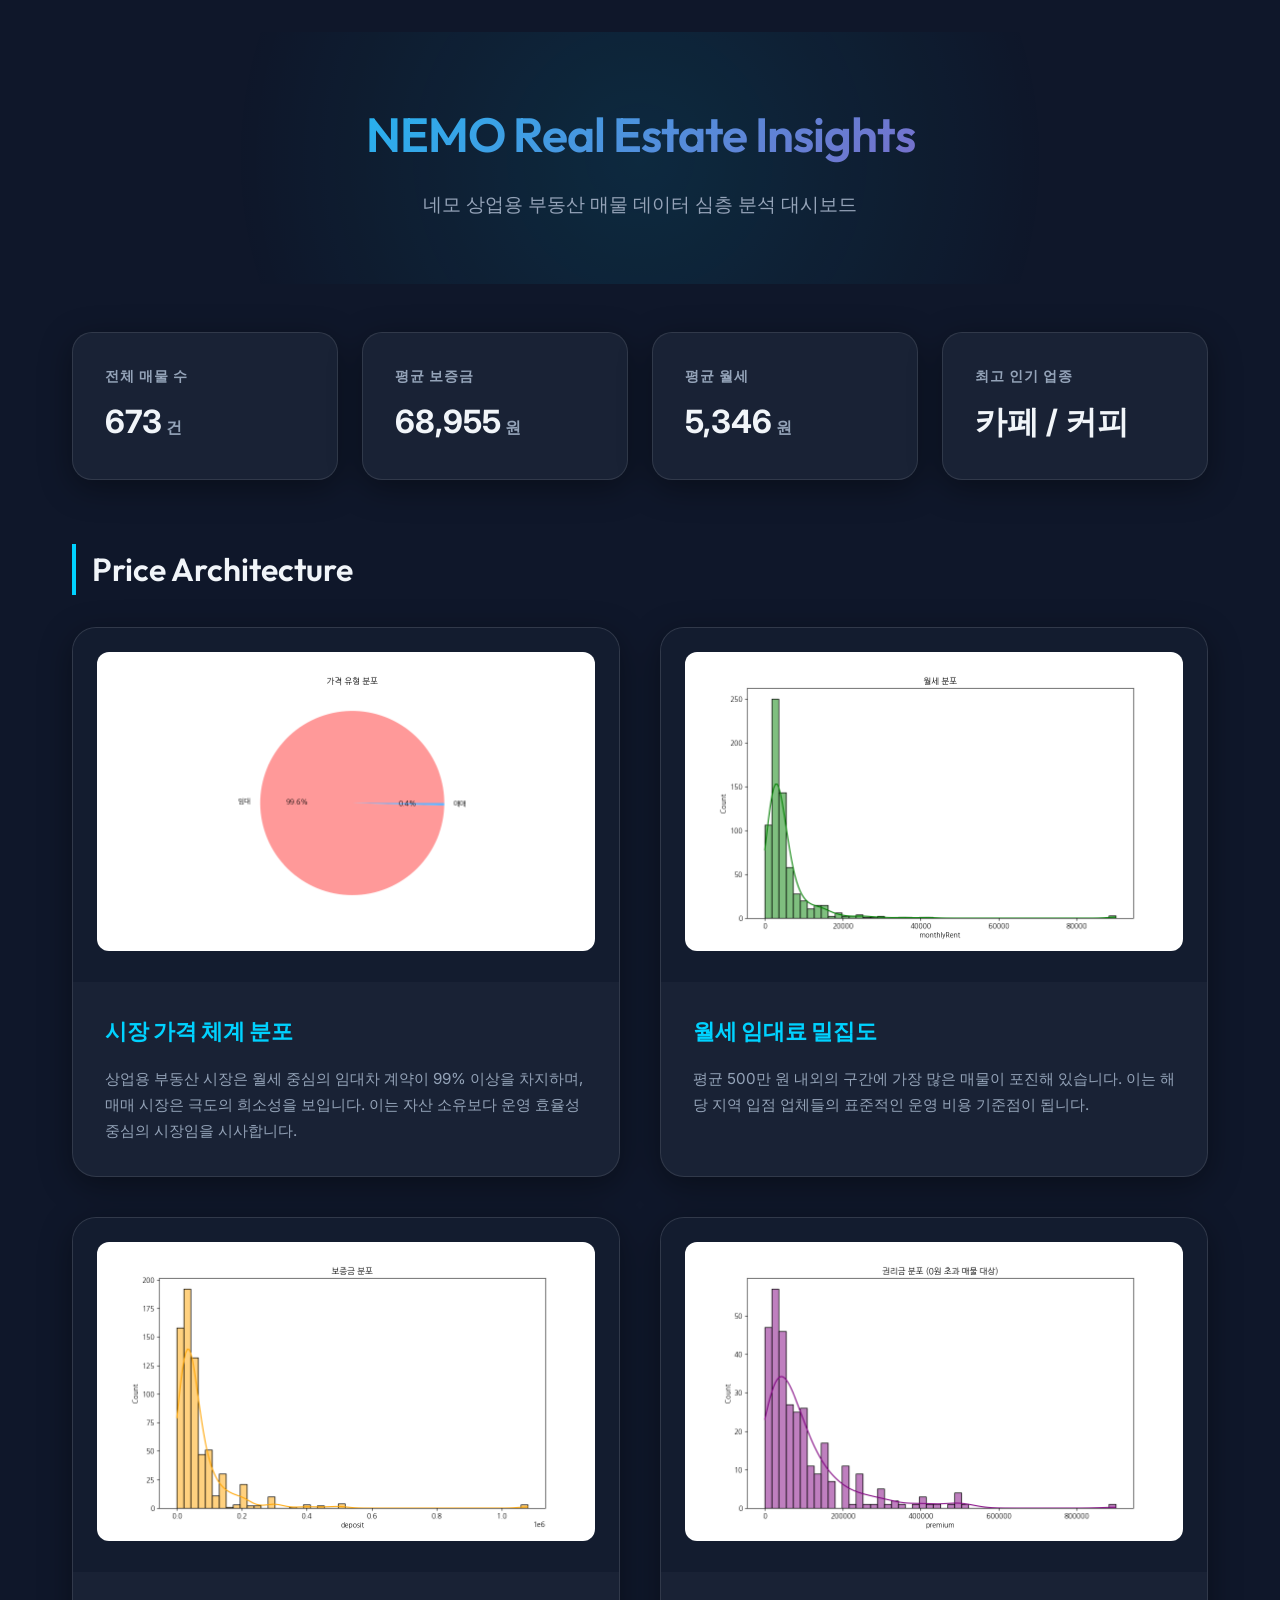
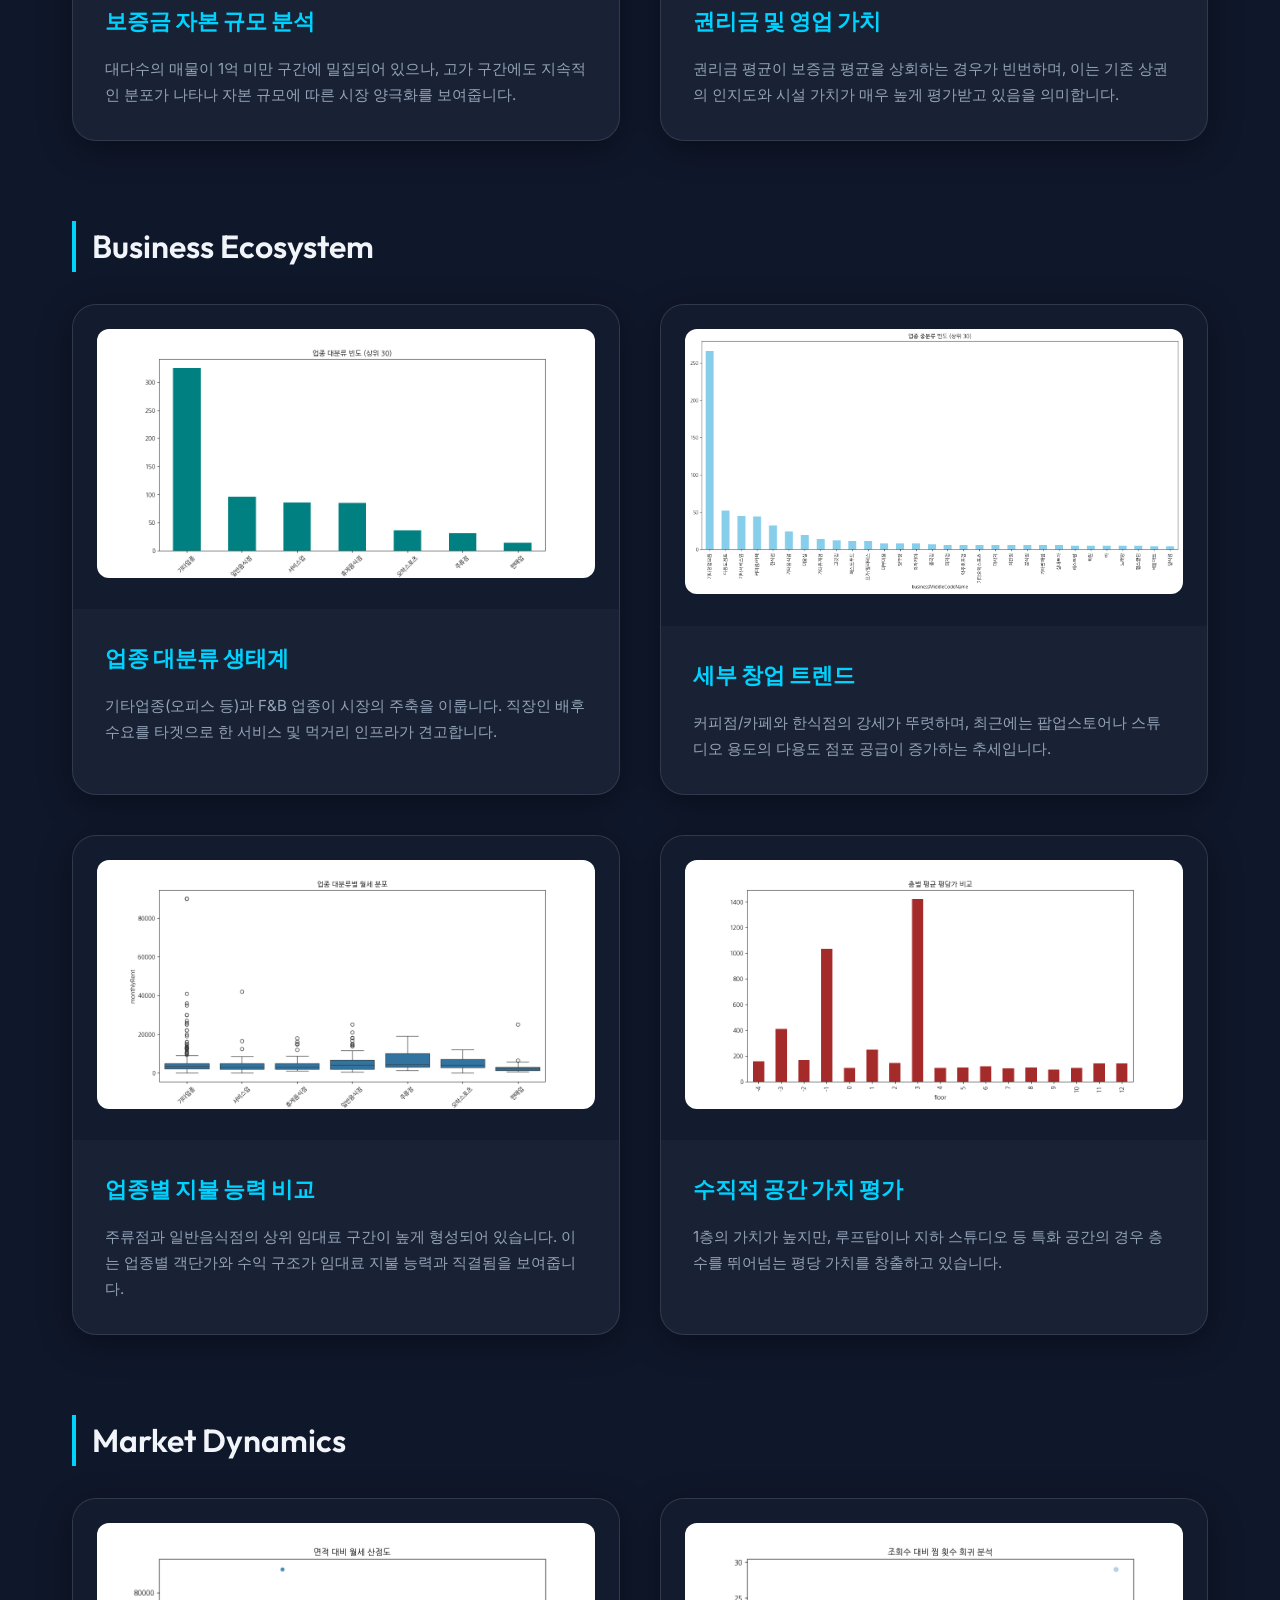
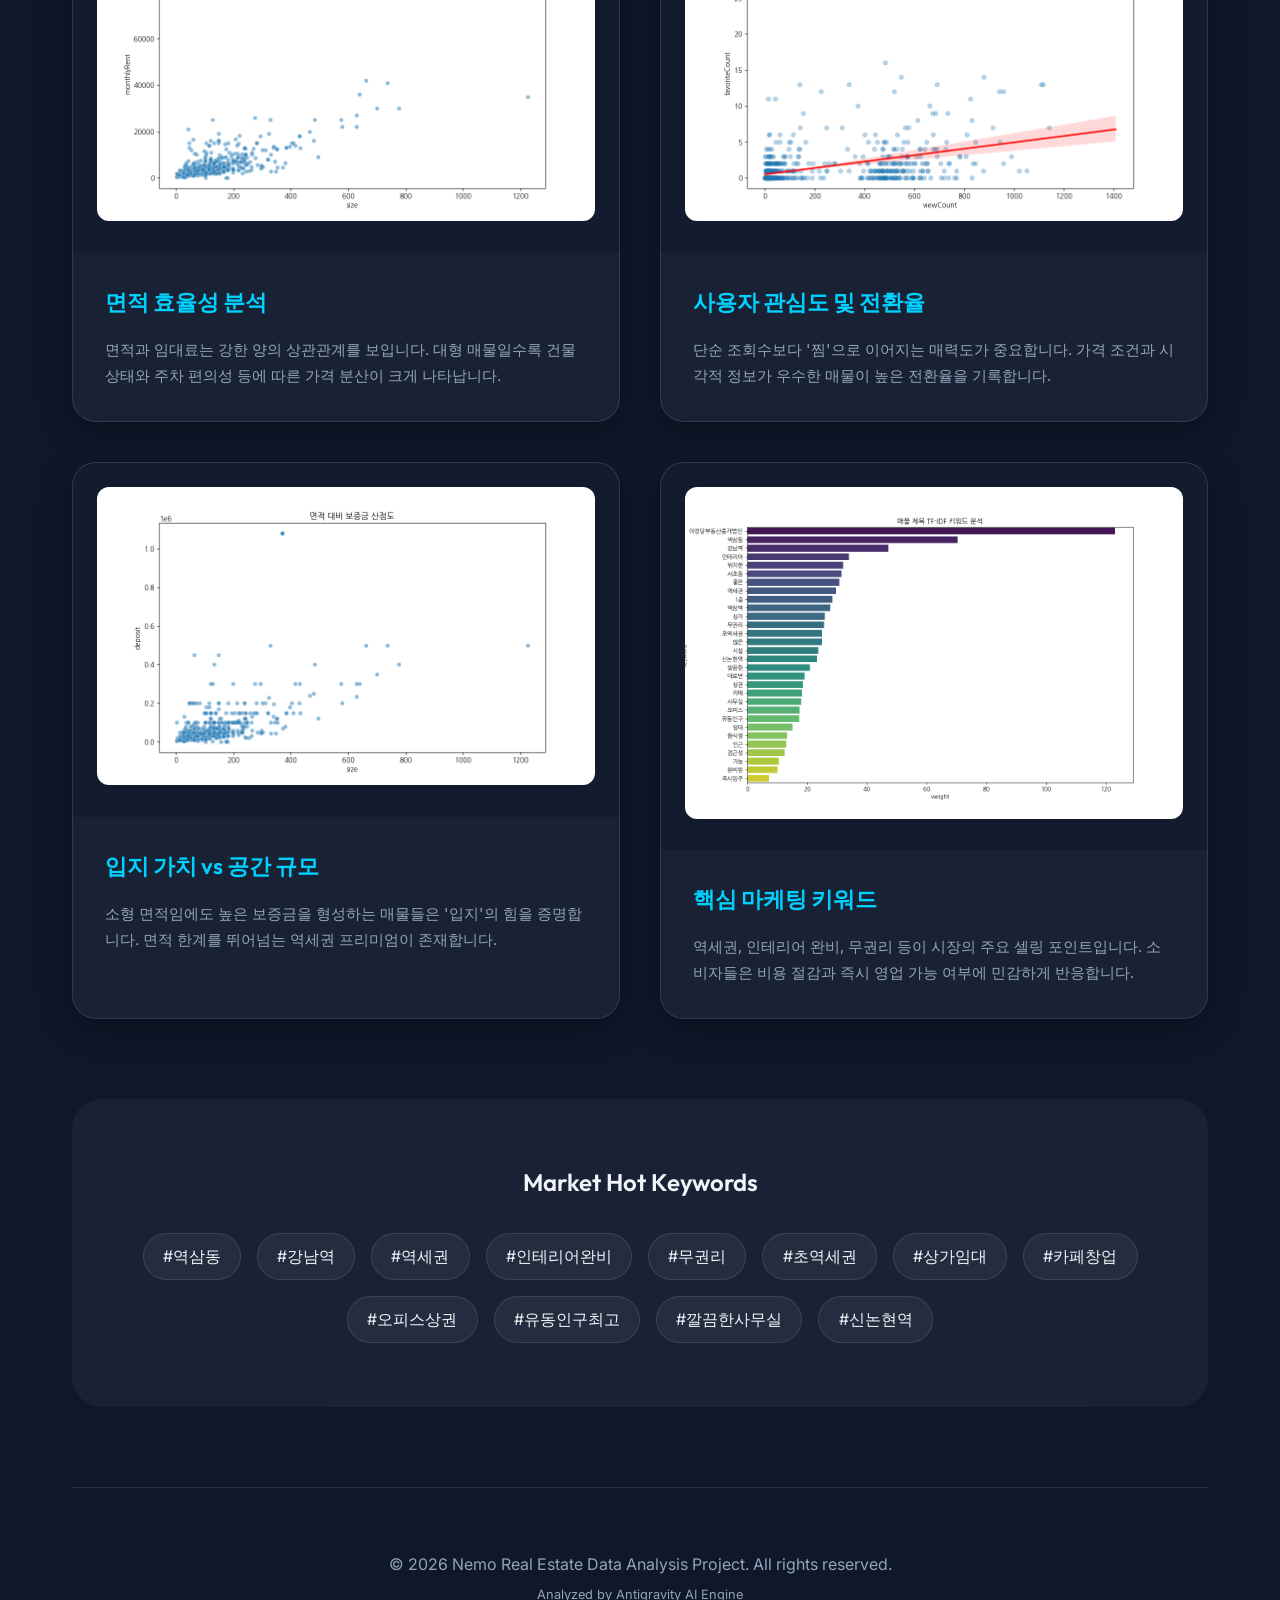
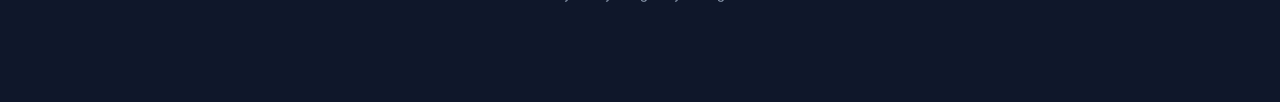
==== index.html @ fee99a86 "Add web app dashboard and index.html for deployment" ====
<!DOCTYPE html>
<html lang="ko">
<head>
    <meta charset="UTF-8">
    <meta name="viewport" content="width=device-width, initial-scale=1.0">
    <title>Nemo Commercial Real Estate Dashboard</title>
    <link rel="stylesheet" href="dashboard.css">
</head>
<body>
    <div class="container">
        <header class="animate-fade">
            <h1>NEMO Real Estate Insights</h1>
            <p>네모 상업용 부동산 매물 데이터 심층 분석 대시보드</p>
        </header>

        <!-- Summary Statistics -->
        <section class="summary-grid animate-fade">
            <div class="summary-card">
                <h3>전체 매물 수</h3>
                <div class="value">673<span class="unit">건</span></div>
            </div>
            <div class="summary-card">
                <h3>평균 보증금</h3>
                <div class="value">68,955<span class="unit">원</span></div>
            </div>
            <div class="summary-card">
                <h3>평균 월세</h3>
                <div class="value">5,346<span class="unit">원</span></div>
            </div>
            <div class="summary-card">
                <h3>최고 인기 업종</h3>
                <div class="value">카페 / 커피</div>
            </div>
        </section>

        <!-- Price Analysis -->
        <section class="viz-section animate-fade">
            <h2>Price Architecture</h2>
            <div class="viz-grid">
                <div class="viz-card">
                    <div class="viz-image-wrapper">
                        <img src="images/price_type_dist.png" alt="가격 유형 분포">
                    </div>
                    <div class="viz-content">
                        <h3>시장 가격 체계 분포</h3>
                        <p>상업용 부동산 시장은 월세 중심의 임대차 계약이 99% 이상을 차지하며, 매매 시장은 극도의 희소성을 보입니다. 이는 자산 소유보다 운영 효율성 중심의 시장임을 시사합니다.</p>
                    </div>
                </div>
                <div class="viz-card">
                    <div class="viz-image-wrapper">
                        <img src="images/rent_dist.png" alt="월세 분포">
                    </div>
                    <div class="viz-content">
                        <h3>월세 임대료 밀집도</h3>
                        <p>평균 500만 원 내외의 구간에 가장 많은 매물이 포진해 있습니다. 이는 해당 지역 입점 업체들의 표준적인 운영 비용 기준점이 됩니다.</p>
                    </div>
                </div>
                <div class="viz-card">
                    <div class="viz-image-wrapper">
                        <img src="images/deposit_dist.png" alt="보증금 분포">
                    </div>
                    <div class="viz-content">
                        <h3>보증금 자본 규모 분석</h3>
                        <p>대다수의 매물이 1억 미만 구간에 밀집되어 있으나, 고가 구간에도 지속적인 분포가 나타나 자본 규모에 따른 시장 양극화를 보여줍니다.</p>
                    </div>
                </div>
                <div class="viz-card">
                    <div class="viz-image-wrapper">
                        <img src="images/premium_dist.png" alt="권리금 분포">
                    </div>
                    <div class="viz-content">
                        <h3>권리금 및 영업 가치</h3>
                        <p>권리금 평균이 보증금 평균을 상회하는 경우가 빈번하며, 이는 기존 상권의 인지도와 시설 가치가 매우 높게 평가받고 있음을 의미합니다.</p>
                    </div>
                </div>
            </div>
        </section>

        <!-- Business & Category -->
        <section class="viz-section animate-fade">
            <h2>Business Ecosystem</h2>
            <div class="viz-grid">
                <div class="viz-card">
                    <div class="viz-image-wrapper">
                        <img src="images/biz_large_freq.png" alt="업종 대분류">
                    </div>
                    <div class="viz-content">
                        <h3>업종 대분류 생태계</h3>
                        <p>기타업종(오피스 등)과 F&B 업종이 시장의 주축을 이룹니다. 직장인 배후 수요를 타겟으로 한 서비스 및 먹거리 인프라가 견고합니다.</p>
                    </div>
                </div>
                <div class="viz-card">
                    <div class="viz-image-wrapper">
                        <img src="images/biz_middle_freq.png" alt="업종 중분류">
                    </div>
                    <div class="viz-content">
                        <h3>세부 창업 트렌드</h3>
                        <p>커피점/카페와 한식점의 강세가 뚜렷하며, 최근에는 팝업스토어나 스튜디오 용도의 다용도 점포 공급이 증가하는 추세입니다.</p>
                    </div>
                </div>
                <div class="viz-card">
                    <div class="viz-image-wrapper">
                        <img src="images/rent_by_biz.png" alt="업종별 월세">
                    </div>
                    <div class="viz-content">
                        <h3>업종별 지불 능력 비교</h3>
                        <p>주류점과 일반음식점의 상위 임대료 구간이 높게 형성되어 있습니다. 이는 업종별 객단가와 수익 구조가 임대료 지불 능력과 직결됨을 보여줍니다.</p>
                    </div>
                </div>
                <div class="viz-card">
                    <div class="viz-image-wrapper">
                        <img src="images/area_price_by_floor.png" alt="층별 평당가">
                    </div>
                    <div class="viz-content">
                        <h3>수직적 공간 가치 평가</h3>
                        <p>1층의 가치가 높지만, 루프탑이나 지하 스튜디오 등 특화 공간의 경우 층수를 뛰어넘는 평당 가치를 창출하고 있습니다.</p>
                    </div>
                </div>
            </div>
        </section>

        <!-- Correlation & Engagement -->
        <section class="viz-section animate-fade">
            <h2>Market Dynamics</h2>
            <div class="viz-grid">
                <div class="viz-card">
                    <div class="viz-image-wrapper">
                        <img src="images/size_rent_scatter.png" alt="면적 대비 월세">
                    </div>
                    <div class="viz-content">
                        <h3>면적 효율성 분석</h3>
                        <p>면적과 임대료는 강한 양의 상관관계를 보입니다. 대형 매물일수록 건물 상태와 주차 편의성 등에 따른 가격 분산이 크게 나타납니다.</p>
                    </div>
                </div>
                <div class="viz-card">
                    <div class="viz-image-wrapper">
                        <img src="images/view_fav_reg.png" alt="조회수 대비 찜">
                    </div>
                    <div class="viz-content">
                        <h3>사용자 관심도 및 전환율</h3>
                        <p>단순 조회수보다 '찜'으로 이어지는 매력도가 중요합니다. 가격 조건과 시각적 정보가 우수한 매물이 높은 전환율을 기록합니다.</p>
                    </div>
                </div>
                <div class="viz-card">
                    <div class="viz-image-wrapper">
                        <img src="images/size_deposit_scatter.png" alt="면적 대비 보증금">
                    </div>
                    <div class="viz-content">
                        <h3>입지 가치 vs 공간 규모</h3>
                        <p>소형 면적임에도 높은 보증금을 형성하는 매물들은 '입지'의 힘을 증명합니다. 면적 한계를 뛰어넘는 역세권 프리미엄이 존재합니다.</p>
                    </div>
                </div>
                <div class="viz-card">
                    <div class="viz-image-wrapper">
                        <img src="images/keyword_tfidf.png" alt="TF-IDF 키워드">
                    </div>
                    <div class="viz-content">
                        <h3>핵심 마케팅 키워드</h3>
                        <p>역세권, 인테리어 완비, 무권리 등이 시장의 주요 셀링 포인트입니다. 소비자들은 비용 절감과 즉시 영업 가능 여부에 민감하게 반응합니다.</p>
                    </div>
                </div>
            </div>
        </section>

        <!-- Keyword Cloud -->
        <section class="keyword-section animate-fade">
            <h2>Market Hot Keywords</h2>
            <div class="keyword-grid">
                <span class="keyword-tag">#역삼동</span>
                <span class="keyword-tag">#강남역</span>
                <span class="keyword-tag">#역세권</span>
                <span class="keyword-tag">#인테리어완비</span>
                <span class="keyword-tag">#무권리</span>
                <span class="keyword-tag">#초역세권</span>
                <span class="keyword-tag">#상가임대</span>
                <span class="keyword-tag">#카페창업</span>
                <span class="keyword-tag">#오피스상권</span>
                <span class="keyword-tag">#유동인구최고</span>
                <span class="keyword-tag">#깔끔한사무실</span>
                <span class="keyword-tag">#신논현역</span>
            </div>
        </section>

        <footer>
            <p>&copy; 2026 Nemo Real Estate Data Analysis Project. All rights reserved.</p>
            <p style="margin-top: 0.5rem; font-size: 0.8rem;">Analyzed by Antigravity AI Engine</p>
        </footer>
    </div>

    <script>
        // Simple Intersection Observer for fade-in effect
        const observerOptions = {
            threshold: 0.1
        };

        const observer = new IntersectionObserver((entries) => {
            entries.forEach(entry => {
                if (entry.isIntersecting) {
                    entry.target.style.opacity = "1";
                    entry.target.style.transform = "translateY(0)";
                }
            });
        }, observerOptions);

        document.querySelectorAll('.animate-fade').forEach(el => {
            el.style.opacity = "0";
            el.style.transform = "translateY(20px)";
            el.style.transition = "all 0.8s ease-out";
            observer.observe(el);
        });
    </script>
</body>
</html>
---- dashboard.css ----
@import url('https://fonts.googleapis.com/css2?family=Inter:wght@300;400;500;600;700&family=Outfit:wght@300;400;500;600;700&display=swap');

:root {
    --bg-color: #0f172a;
    --card-bg: rgba(30, 41, 59, 0.7);
    --text-primary: #f1f5f9;
    --text-secondary: #94a3b8;
    --accent-blue: #00d2ff;
    --accent-purple: #9d50bb;
    --accent-gradient: linear-gradient(135deg, #00d2ff 0%, #9d50bb 100%);
    --glass-border: rgba(255, 255, 255, 0.1);
    --shadow: 0 8px 32px 0 rgba(0, 0, 0, 0.37);
}

* {
    margin: 0;
    padding: 0;
    box-sizing: border-box;
}

body {
    font-family: 'Inter', -apple-system, BlinkMacSystemFont, "Segoe UI", Roboto, sans-serif;
    background-color: var(--bg-color);
    color: var(--text-primary);
    line-height: 1.6;
    overflow-x: hidden;
}

h1, h2, h3 {
    font-family: 'Outfit', sans-serif;
    font-weight: 600;
}

.container {
    max-width: 1200px;
    margin: 0 auto;
    padding: 2rem;
}

/* Header */
header {
    margin-bottom: 3rem;
    text-align: center;
    padding: 4rem 0;
    background: radial-gradient(circle at center, rgba(0, 210, 255, 0.1) 0%, transparent 70%);
}

header h1 {
    font-size: 3rem;
    margin-bottom: 1rem;
    background: var(--accent-gradient);
    -webkit-background-clip: text;
    -webkit-text-fill-color: transparent;
    letter-spacing: -1px;
}

header p {
    color: var(--text-secondary);
    font-size: 1.2rem;
    max-width: 700px;
    margin: 0 auto;
}

/* Summary Cards */
.summary-grid {
    display: grid;
    grid-template-columns: repeat(auto-fit, minmax(240px, 1fr));
    gap: 1.5rem;
    margin-bottom: 4rem;
}

.summary-card {
    background: var(--card-bg);
    backdrop-filter: blur(12px);
    border: 1px solid var(--glass-border);
    padding: 2rem;
    border-radius: 20px;
    box-shadow: var(--shadow);
    transition: transform 0.3s ease, border-color 0.3s ease;
}

.summary-card:hover {
    transform: translateY(-5px);
    border-color: var(--accent-blue);
}

.summary-card h3 {
    font-size: 0.9rem;
    color: var(--text-secondary);
    text-transform: uppercase;
    letter-spacing: 1px;
    margin-bottom: 0.5rem;
}

.summary-card .value {
    font-size: 2rem;
    font-weight: 700;
    color: var(--text-primary);
}

.summary-card .unit {
    font-size: 1rem;
    color: var(--text-secondary);
    margin-left: 4px;
}

/* Visualization Grid */
.viz-section {
    margin-bottom: 5rem;
}

.viz-section h2 {
    font-size: 2rem;
    margin-bottom: 2rem;
    padding-left: 1rem;
    border-left: 4px solid var(--accent-blue);
}

.viz-grid {
    display: grid;
    grid-template-columns: repeat(auto-fit, minmax(500px, 1fr));
    gap: 2.5rem;
}

@media (max-width: 768px) {
    .viz-grid {
        grid-template-columns: 1fr;
    }
}

.viz-card {
    background: var(--card-bg);
    backdrop-filter: blur(12px);
    border: 1px solid var(--glass-border);
    border-radius: 24px;
    overflow: hidden;
    box-shadow: var(--shadow);
    display: flex;
    flex-direction: column;
}

.viz-image-wrapper {
    width: 100%;
    padding: 1.5rem;
    background: rgba(15, 23, 42, 0.5);
}

.viz-image-wrapper img {
    width: 100%;
    height: auto;
    border-radius: 12px;
    transition: transform 0.5s ease;
}

.viz-card:hover .viz-image-wrapper img {
    transform: scale(1.02);
}

.viz-content {
    padding: 2rem;
}

.viz-content h3 {
    margin-bottom: 1rem;
    font-size: 1.4rem;
    color: var(--accent-blue);
}

.viz-content p {
    color: var(--text-secondary);
    font-size: 0.95rem;
    line-height: 1.7;
}

/* Keyword Section */
.keyword-section {
    padding: 4rem;
    background: var(--card-bg);
    border-radius: 30px;
    margin-bottom: 5rem;
    text-align: center;
}

.keyword-grid {
    display: flex;
    flex-wrap: wrap;
    justify-content: center;
    gap: 1rem;
    margin-top: 2rem;
}

.keyword-tag {
    padding: 0.6rem 1.2rem;
    background: rgba(255, 255, 255, 0.05);
    border: 1px solid var(--glass-border);
    border-radius: 50px;
    font-size: 1rem;
    transition: all 0.3s ease;
}

.keyword-tag:hover {
    background: var(--accent-gradient);
    border-color: transparent;
    transform: scale(1.1);
}

/* Footer */
footer {
    text-align: center;
    padding: 4rem 0;
    color: var(--text-secondary);
    border-top: 1px solid var(--glass-border);
}

/* Animations */
@keyframes fadeInUp {
    from {
        opacity: 0;
        transform: translateY(20px);
    }
    to {
        opacity: 1;
        transform: translateY(0);
    }
}

.animate-fade {
    animation: fadeInUp 0.8s ease forwards;
}
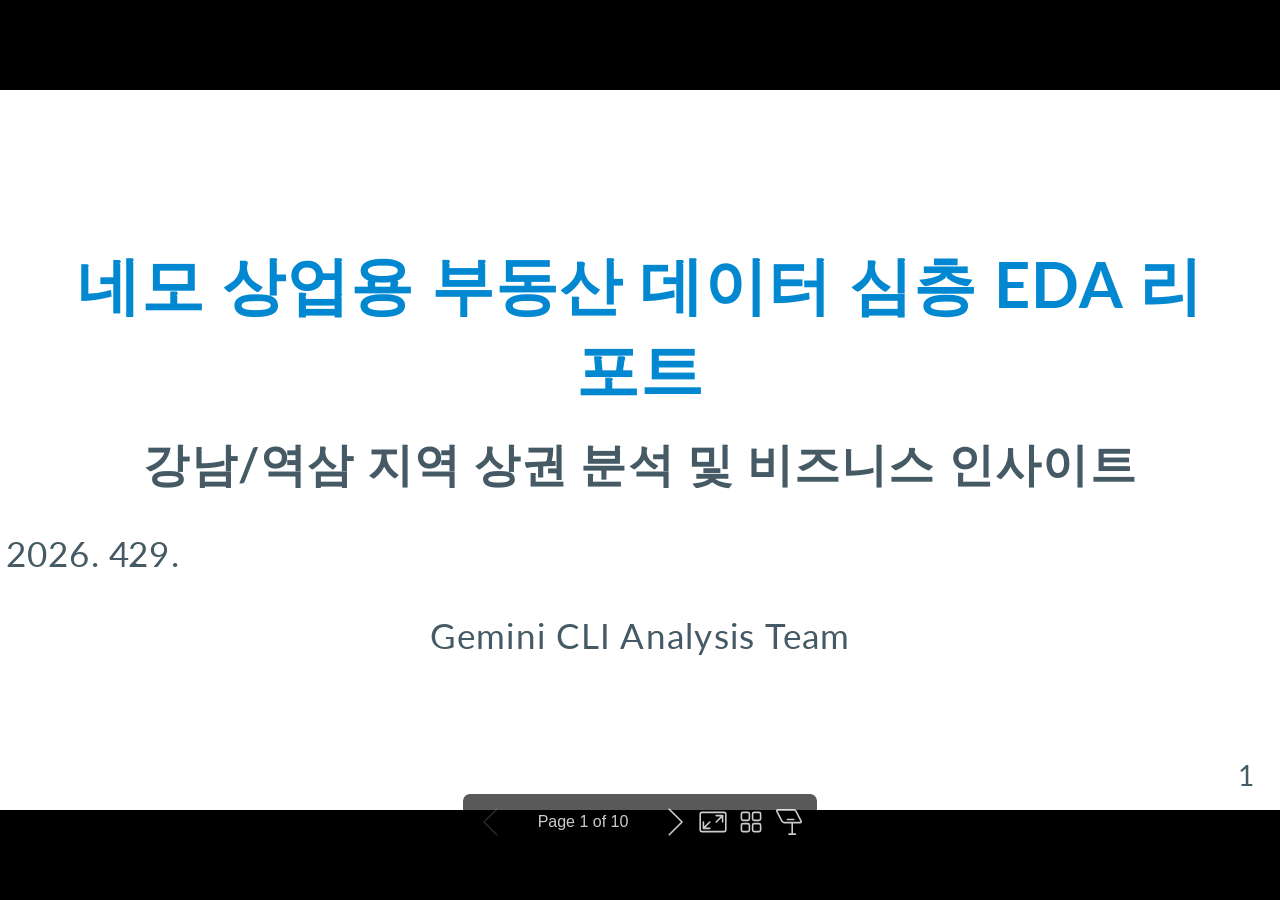
==== commit 7af60373: "docs: add Marp slides and export to HTML for deployment (closes #1)" ====
--- a/index.html
+++ b/index.html
@@ -1,213 +1,106 @@
-<!DOCTYPE html>
-<html lang="ko">
-<head>
-    <meta charset="UTF-8">
-    <meta name="viewport" content="width=device-width, initial-scale=1.0">
-    <title>Nemo Commercial Real Estate Dashboard</title>
-    <link rel="stylesheet" href="dashboard.css">
-</head>
-<body>
-    <div class="container">
-        <header class="animate-fade">
-            <h1>NEMO Real Estate Insights</h1>
-            <p>네모 상업용 부동산 매물 데이터 심층 분석 대시보드</p>
-        </header>
+<!DOCTYPE html><html lang="en-US"><head><title>**네모 상업용 부동산 데이터 심층 EDA 리포트**</title><meta property="og:title" content="**네모 상업용 부동산 데이터 심층 EDA 리포트**"><meta charset="UTF-8"><meta name="viewport" content="width=device-width,height=device-height,initial-scale=1.0"><meta name="apple-mobile-web-app-capable" content="yes"><meta http-equiv="X-UA-Compatible" content="ie=edge"><meta property="og:type" content="website"><meta name="twitter:card" content="summary"><style>@media screen{body[data-bespoke-view=""] .bespoke-marp-parent>.bespoke-marp-osc>button,body[data-bespoke-view=next] .bespoke-marp-parent>.bespoke-marp-osc>button,body[data-bespoke-view=overview] button.bespoke-marp-overview-close,body[data-bespoke-view=presenter] .bespoke-marp-presenter-container .bespoke-marp-presenter-info-container .bespoke-marp-presenter-info-page-area .bespoke-marp-presenter-info-page,body[data-bespoke-view=presenter] .bespoke-marp-presenter-container .bespoke-marp-presenter-info-container button,body[data-bespoke-view=presenter] .bespoke-marp-presenter-container .bespoke-marp-presenter-note-container button{appearance:none;background-color:initial;border:0;color:inherit;cursor:pointer;font-size:inherit;opacity:.8;outline:none;padding:0;transition:opacity .2s linear;-webkit-tap-highlight-color:transparent}body[data-bespoke-view=""] .bespoke-marp-parent>.bespoke-marp-osc>button:disabled,body[data-bespoke-view=next] .bespoke-marp-parent>.bespoke-marp-osc>button:disabled,body[data-bespoke-view=overview] button.bespoke-marp-overview-close:disabled,body[data-bespoke-view=presenter] .bespoke-marp-presenter-container .bespoke-marp-presenter-info-container .bespoke-marp-presenter-info-page-area .bespoke-marp-presenter-info-page:disabled,body[data-bespoke-view=presenter] .bespoke-marp-presenter-container .bespoke-marp-presenter-info-container button:disabled,body[data-bespoke-view=presenter] .bespoke-marp-presenter-container .bespoke-marp-presenter-note-container button:disabled{cursor:not-allowed;opacity:.15!important}body[data-bespoke-view=""] .bespoke-marp-parent>.bespoke-marp-osc>button:hover,body[data-bespoke-view=next] .bespoke-marp-parent>.bespoke-marp-osc>button:hover,body[data-bespoke-view=overview] button.bespoke-marp-overview-close:hover,body[data-bespoke-view=presenter] .bespoke-marp-presenter-container .bespoke-marp-presenter-info-container .bespoke-marp-presenter-info-page-area .bespoke-marp-presenter-info-page:hover,body[data-bespoke-view=presenter] .bespoke-marp-presenter-container .bespoke-marp-presenter-info-container button:hover,body[data-bespoke-view=presenter] .bespoke-marp-presenter-container .bespoke-marp-presenter-note-container button:hover{opacity:1}body[data-bespoke-view=""] .bespoke-marp-parent>.bespoke-marp-osc>button:hover:active,body[data-bespoke-view=next] .bespoke-marp-parent>.bespoke-marp-osc>button:hover:active,body[data-bespoke-view=overview] button.bespoke-marp-overview-close:hover:active,body[data-bespoke-view=presenter] .bespoke-marp-presenter-container .bespoke-marp-presenter-info-container .bespoke-marp-presenter-info-page-area .bespoke-marp-presenter-info-page:hover:active,body[data-bespoke-view=presenter] .bespoke-marp-presenter-container .bespoke-marp-presenter-info-container button:hover:active,body[data-bespoke-view=presenter] .bespoke-marp-presenter-container .bespoke-marp-presenter-note-container button:hover:active{opacity:.6}body[data-bespoke-view=""] .bespoke-marp-parent>.bespoke-marp-osc>button:hover:not(:disabled),body[data-bespoke-view=next] .bespoke-marp-parent>.bespoke-marp-osc>button:hover:not(:disabled),body[data-bespoke-view=overview] button.bespoke-marp-overview-close:hover:not(:disabled),body[data-bespoke-view=presenter] .bespoke-marp-presenter-container .bespoke-marp-presenter-info-container .bespoke-marp-presenter-info-page-area .bespoke-marp-presenter-info-page:hover:not(:disabled),body[data-bespoke-view=presenter] .bespoke-marp-presenter-container .bespoke-marp-presenter-info-container button:hover:not(:disabled),body[data-bespoke-view=presenter] .bespoke-marp-presenter-container .bespoke-marp-presenter-note-container button:hover:not(:disabled){transition:none}body[data-bespoke-view=""] .bespoke-marp-parent>.bespoke-marp-osc>button[data-bespoke-marp-osc=prev],body[data-bespoke-view=next] .bespoke-marp-parent>.bespoke-marp-osc>button[data-bespoke-marp-osc=prev],body[data-bespoke-view=presenter] .bespoke-marp-presenter-container .bespoke-marp-presenter-info-container button.bespoke-marp-presenter-info-page-prev{background:#0000 url("[data-uri]") no-repeat 50%;background-size:contain;overflow:hidden;text-indent:100%;white-space:nowrap}body[data-bespoke-view=""] .bespoke-marp-parent>.bespoke-marp-osc>button[data-bespoke-marp-osc=next],body[data-bespoke-view=next] .bespoke-marp-parent>.bespoke-marp-osc>button[data-bespoke-marp-osc=next],body[data-bespoke-view=presenter] .bespoke-marp-presenter-container .bespoke-marp-presenter-info-container button.bespoke-marp-presenter-info-page-next{background:#0000 url("[data-uri]") no-repeat 50%;background-size:contain;overflow:hidden;text-indent:100%;white-space:nowrap}body[data-bespoke-view=""] .bespoke-marp-parent>.bespoke-marp-osc>button[data-bespoke-marp-osc=fullscreen],body[data-bespoke-view=next] .bespoke-marp-parent>.bespoke-marp-osc>button[data-bespoke-marp-osc=fullscreen]{background:#0000 url("[data-uri]") no-repeat 50%;background-size:contain;overflow:hidden;text-indent:100%;white-space:nowrap}body[data-bespoke-view=""] .bespoke-marp-parent>.bespoke-marp-osc>button.exit[data-bespoke-marp-osc=fullscreen],body[data-bespoke-view=next] .bespoke-marp-parent>.bespoke-marp-osc>button.exit[data-bespoke-marp-osc=fullscreen]{background-image:url("[data-uri]")}body[data-bespoke-view=""] .bespoke-marp-parent>.bespoke-marp-osc>button[data-bespoke-marp-osc=presenter],body[data-bespoke-view=next] .bespoke-marp-parent>.bespoke-marp-osc>button[data-bespoke-marp-osc=presenter]{background:#0000 url("[data-uri]") no-repeat 50%;background-size:contain;overflow:hidden;text-indent:100%;white-space:nowrap}body[data-bespoke-view=overview] button.bespoke-marp-overview-close,body[data-bespoke-view=presenter] .bespoke-marp-presenter-container .bespoke-marp-presenter-note-container button.bespoke-marp-presenter-note-bigger{background:#0000 url("[data-uri]") no-repeat 50%;background-size:contain;overflow:hidden;text-indent:100%;white-space:nowrap}body[data-bespoke-view=presenter] .bespoke-marp-presenter-container .bespoke-marp-presenter-note-container button.bespoke-marp-presenter-note-smaller{background:#0000 url("[data-uri]") no-repeat 50%;background-size:contain;overflow:hidden;text-indent:100%;white-space:nowrap}body[data-bespoke-view=""] .bespoke-marp-parent>.bespoke-marp-osc>button[data-bespoke-marp-osc=overview],body[data-bespoke-view=next] .bespoke-marp-parent>.bespoke-marp-osc>button[data-bespoke-marp-osc=overview]{background:#0000 url("[data-uri]") no-repeat 50%;background-size:contain;overflow:hidden;text-indent:100%;white-space:nowrap}}@keyframes __bespoke_marp_transition_reduced_outgoing__{0%{opacity:1}to{opacity:0}}@keyframes __bespoke_marp_transition_reduced_incoming__{0%{mix-blend-mode:plus-lighter;opacity:0}to{mix-blend-mode:plus-lighter;opacity:1}}.bespoke-marp-note,.bespoke-marp-osc,.bespoke-progress-parent{display:none;transition:none}@media screen{::view-transition-group(*){animation-duration:var(--marp-bespoke-transition-animation-duration,.5s);animation-timing-function:ease}::view-transition-new(*),::view-transition-old(*){animation-delay:0s;animation-direction:var(--marp-bespoke-transition-animation-direction,normal);animation-duration:var(--marp-bespoke-transition-animation-duration,.5s);animation-fill-mode:both;animation-name:var(--marp-bespoke-transition-animation-name,var(--marp-bespoke-transition-animation-name-fallback,__bespoke_marp_transition_no_animation__));mix-blend-mode:normal}::view-transition-old(*){--marp-bespoke-transition-animation-name-fallback:__bespoke_marp_transition_reduced_outgoing__;animation-timing-function:ease}::view-transition-new(*){--marp-bespoke-transition-animation-name-fallback:__bespoke_marp_transition_reduced_incoming__;animation-timing-function:ease}::view-transition-new(root),::view-transition-old(root){animation-timing-function:linear}::view-transition-new(__bespoke_marp_transition_osc__),::view-transition-old(__bespoke_marp_transition_osc__){animation-duration:0s!important;animation-name:__bespoke_marp_transition_osc__!important}::view-transition-new(__bespoke_marp_transition_osc__){opacity:0!important}.bespoke-marp-transition-warming-up::view-transition-group(*),.bespoke-marp-transition-warming-up::view-transition-new(*),.bespoke-marp-transition-warming-up::view-transition-old(*){animation-play-state:paused!important}body,html{height:100%;margin:0}body{background:#000;overflow:hidden}svg.bespoke-marp-slide{content-visibility:hidden;interactivity:inert;opacity:0;pointer-events:none;z-index:-1}svg.bespoke-marp-slide:not(.bespoke-marp-active) *{view-transition-name:none!important}svg.bespoke-marp-slide.bespoke-marp-active{content-visibility:visible;interactivity:auto;opacity:1;pointer-events:auto;z-index:0}svg.bespoke-marp-slide.bespoke-marp-active.bespoke-marp-active-ready *{animation-name:__bespoke_marp__!important}@supports not (content-visibility:hidden){svg.bespoke-marp-slide[data-bespoke-marp-load=hideable]{display:none}svg.bespoke-marp-slide[data-bespoke-marp-load=hideable].bespoke-marp-active{display:block}}}@media screen and (prefers-reduced-motion:reduce){svg.bespoke-marp-slide *{view-transition-name:none!important}}@media screen{[data-bespoke-marp-fragment=inactive]{visibility:hidden}body[data-bespoke-view=""] .bespoke-marp-parent,body[data-bespoke-view=next] .bespoke-marp-parent{inset:0;position:absolute}body[data-bespoke-view=""] .bespoke-marp-parent>.bespoke-marp-osc,body[data-bespoke-view=next] .bespoke-marp-parent>.bespoke-marp-osc{background:#000000a6;border-radius:7px;bottom:50px;color:#fff;contain:paint;display:block;font-family:Helvetica,Arial,sans-serif;font-size:16px;left:50%;line-height:0;opacity:1;padding:12px;position:absolute;touch-action:manipulation;transform:translateX(-50%);transition:opacity .2s linear;-webkit-user-select:none;user-select:none;view-transition-name:__bespoke_marp_transition_osc__;white-space:nowrap;will-change:transform;z-index:1}body[data-bespoke-view=""] .bespoke-marp-parent>.bespoke-marp-osc>:where(*),body[data-bespoke-view=next] .bespoke-marp-parent>.bespoke-marp-osc>:where(*){margin-left:6px}body[data-bespoke-view=""] .bespoke-marp-parent>.bespoke-marp-osc>:where(*):where(:first-child),body[data-bespoke-view=next] .bespoke-marp-parent>.bespoke-marp-osc>:where(*):where(:first-child){margin-left:0}body[data-bespoke-view=""] .bespoke-marp-parent>.bespoke-marp-osc>span,body[data-bespoke-view=next] .bespoke-marp-parent>.bespoke-marp-osc>span{opacity:.8}body[data-bespoke-view=""] .bespoke-marp-parent>.bespoke-marp-osc>span[data-bespoke-marp-osc=page],body[data-bespoke-view=next] .bespoke-marp-parent>.bespoke-marp-osc>span[data-bespoke-marp-osc=page]{display:inline-block;min-width:140px;text-align:center}body[data-bespoke-view=""] .bespoke-marp-parent>.bespoke-marp-osc>button[data-bespoke-marp-osc=fullscreen],body[data-bespoke-view=""] .bespoke-marp-parent>.bespoke-marp-osc>button[data-bespoke-marp-osc=next],body[data-bespoke-view=""] .bespoke-marp-parent>.bespoke-marp-osc>button[data-bespoke-marp-osc=overview],body[data-bespoke-view=""] .bespoke-marp-parent>.bespoke-marp-osc>button[data-bespoke-marp-osc=presenter],body[data-bespoke-view=""] .bespoke-marp-parent>.bespoke-marp-osc>button[data-bespoke-marp-osc=prev],body[data-bespoke-view=next] .bespoke-marp-parent>.bespoke-marp-osc>button[data-bespoke-marp-osc=fullscreen],body[data-bespoke-view=next] .bespoke-marp-parent>.bespoke-marp-osc>button[data-bespoke-marp-osc=next],body[data-bespoke-view=next] .bespoke-marp-parent>.bespoke-marp-osc>button[data-bespoke-marp-osc=overview],body[data-bespoke-view=next] .bespoke-marp-parent>.bespoke-marp-osc>button[data-bespoke-marp-osc=presenter],body[data-bespoke-view=next] .bespoke-marp-parent>.bespoke-marp-osc>button[data-bespoke-marp-osc=prev]{height:32px;line-height:32px;width:32px}body[data-bespoke-view=""] .bespoke-marp-parent.bespoke-marp-inactive,body[data-bespoke-view=next] .bespoke-marp-parent.bespoke-marp-inactive{cursor:none}body[data-bespoke-view=""] .bespoke-marp-parent.bespoke-marp-inactive>.bespoke-marp-osc,body[data-bespoke-view=next] .bespoke-marp-parent.bespoke-marp-inactive>.bespoke-marp-osc{opacity:0;pointer-events:none}body[data-bespoke-view=""] svg.bespoke-marp-slide,body[data-bespoke-view=next] svg.bespoke-marp-slide{height:100%;left:0;position:absolute;top:0;width:100%}body[data-bespoke-view=""] .bespoke-progress-parent{background:#222;display:flex;height:5px;width:100%}body[data-bespoke-view=""] .bespoke-progress-parent+:where(.bespoke-marp-parent){top:5px}body[data-bespoke-view=""] .bespoke-progress-parent .bespoke-progress-bar{background:#0288d1;flex:0 0 0;transition:flex-basis .2s cubic-bezier(0,1,1,1)}body[data-bespoke-view=next]{background:#0000}body[data-bespoke-view=presenter]{background:#161616}body[data-bespoke-view=presenter] .bespoke-marp-presenter-container{display:grid;font-family:Helvetica,Arial,sans-serif;grid-template:"current dragbar next" minmax(140px,1fr) "current dragbar note" 2fr "info    dragbar note" 3em;grid-template-columns:minmax(3px,var(--bespoke-marp-presenter-split-ratio,66%)) 0 minmax(3px,1fr);height:100%;left:0;position:absolute;top:0;width:100%}body[data-bespoke-view=presenter] .bespoke-marp-presenter-container :where(.bespoke-marp-parent){grid-area:current;overflow:hidden;position:relative}body[data-bespoke-view=presenter] .bespoke-marp-presenter-container :where(.bespoke-marp-parent) :where(svg.bespoke-marp-slide){height:calc(100% - 40px);left:20px;pointer-events:none;position:absolute;top:20px;-webkit-user-select:none;user-select:none;width:calc(100% - 40px)}body[data-bespoke-view=presenter] .bespoke-marp-presenter-container :where(.bespoke-marp-parent) :where(svg.bespoke-marp-slide).bespoke-marp-active{filter:drop-shadow(0 3px 10px rgba(0,0,0,.5))}body[data-bespoke-view=presenter] .bespoke-marp-presenter-container .bespoke-marp-presenter-dragbar-container{background:#0288d1;cursor:col-resize;grid-area:dragbar;margin-left:-3px;opacity:0;position:relative;transition:opacity .4s linear .1s;width:6px;z-index:10}body[data-bespoke-view=presenter] .bespoke-marp-presenter-container .bespoke-marp-presenter-dragbar-container:hover{opacity:1}body[data-bespoke-view=presenter] .bespoke-marp-presenter-container .bespoke-marp-presenter-dragbar-container.active{opacity:1;transition-delay:0s}body[data-bespoke-view=presenter] .bespoke-marp-presenter-container .bespoke-marp-presenter-next-container{background:#222;cursor:pointer;display:none;grid-area:next;overflow:hidden;position:relative}body[data-bespoke-view=presenter] .bespoke-marp-presenter-container .bespoke-marp-presenter-next-container.active{display:block}body[data-bespoke-view=presenter] .bespoke-marp-presenter-container .bespoke-marp-presenter-next-container iframe.bespoke-marp-presenter-next{background:#0000;border:0;display:block;filter:drop-shadow(0 3px 10px rgba(0,0,0,.5));height:calc(100% - 40px);left:20px;pointer-events:none;position:absolute;interactivity:inert;top:20px;-webkit-user-select:none;user-select:none;width:calc(100% - 40px)}body[data-bespoke-view=presenter] .bespoke-marp-presenter-container .bespoke-marp-presenter-note-container{background:#222;color:#eee;grid-area:note;position:relative;z-index:1}body[data-bespoke-view=presenter] .bespoke-marp-presenter-container .bespoke-marp-presenter-note-container button{height:1.5em;line-height:1.5em;width:1.5em}body[data-bespoke-view=presenter] .bespoke-marp-presenter-container .bespoke-marp-presenter-note-container .bespoke-marp-presenter-note-wrapper{display:block;inset:0;position:absolute}body[data-bespoke-view=presenter] .bespoke-marp-presenter-container .bespoke-marp-presenter-note-container .bespoke-marp-presenter-note-buttons{background:#000000a6;border-radius:4px;bottom:0;display:flex;gap:4px;margin:12px;opacity:0;padding:6px;pointer-events:none;position:absolute;right:0;transition:opacity .2s linear}body[data-bespoke-view=presenter] .bespoke-marp-presenter-container .bespoke-marp-presenter-note-container .bespoke-marp-presenter-note-buttons:focus-within,body[data-bespoke-view=presenter] .bespoke-marp-presenter-container .bespoke-marp-presenter-note-container .bespoke-marp-presenter-note-wrapper:focus-within+.bespoke-marp-presenter-note-buttons,body[data-bespoke-view=presenter] .bespoke-marp-presenter-container .bespoke-marp-presenter-note-container:hover .bespoke-marp-presenter-note-buttons{opacity:1;pointer-events:auto}body[data-bespoke-view=presenter] .bespoke-marp-presenter-container .bespoke-marp-presenter-note-container .bespoke-marp-note{box-sizing:border-box;font-size:calc(1.1em*var(--bespoke-marp-note-font-scale, 1));height:calc(100% - 40px);margin:20px;overflow:auto;padding-right:3px;white-space:pre-wrap;width:calc(100% - 40px);word-wrap:break-word;scrollbar-color:#eeeeee80 #0000;scrollbar-width:thin}body[data-bespoke-view=presenter] .bespoke-marp-presenter-container .bespoke-marp-presenter-note-container .bespoke-marp-note::-webkit-scrollbar{width:6px}body[data-bespoke-view=presenter] .bespoke-marp-presenter-container .bespoke-marp-presenter-note-container .bespoke-marp-note::-webkit-scrollbar-track{background:#0000}body[data-bespoke-view=presenter] .bespoke-marp-presenter-container .bespoke-marp-presenter-note-container .bespoke-marp-note::-webkit-scrollbar-thumb{background:#eeeeee80;border-radius:6px}body[data-bespoke-view=presenter] .bespoke-marp-presenter-container .bespoke-marp-presenter-note-container .bespoke-marp-note:empty{pointer-events:none}body[data-bespoke-view=presenter] .bespoke-marp-presenter-container .bespoke-marp-presenter-note-container .bespoke-marp-note.active{display:block}body[data-bespoke-view=presenter] .bespoke-marp-presenter-container .bespoke-marp-presenter-note-container .bespoke-marp-note p:first-child{margin-top:0}body[data-bespoke-view=presenter] .bespoke-marp-presenter-container .bespoke-marp-presenter-note-container .bespoke-marp-note p:last-child{margin-bottom:0}body[data-bespoke-view=presenter] .bespoke-marp-presenter-container .bespoke-marp-presenter-info-container{align-items:center;box-sizing:border-box;color:#eee;display:flex;flex-wrap:nowrap;grid-area:info;justify-content:center;overflow:hidden;padding:0 10px}body[data-bespoke-view=presenter] .bespoke-marp-presenter-container .bespoke-marp-presenter-info-container .bespoke-marp-presenter-info-page-area,body[data-bespoke-view=presenter] .bespoke-marp-presenter-container .bespoke-marp-presenter-info-container .bespoke-marp-presenter-info-time,body[data-bespoke-view=presenter] .bespoke-marp-presenter-container .bespoke-marp-presenter-info-container .bespoke-marp-presenter-info-timer{box-sizing:border-box;display:block;padding:0 10px;white-space:nowrap;width:100%}body[data-bespoke-view=presenter] .bespoke-marp-presenter-container .bespoke-marp-presenter-info-container button{height:1.5em;line-height:1.5em;width:1.5em}body[data-bespoke-view=presenter] .bespoke-marp-presenter-container .bespoke-marp-presenter-info-container .bespoke-marp-presenter-info-page-area{order:2;text-align:center}body[data-bespoke-view=presenter] .bespoke-marp-presenter-container .bespoke-marp-presenter-info-container .bespoke-marp-presenter-info-page-area .bespoke-marp-presenter-info-page{display:inline-block;min-width:120px;text-align:center}body[data-bespoke-view=presenter] .bespoke-marp-presenter-container .bespoke-marp-presenter-info-container .bespoke-marp-presenter-info-time{color:#999;order:1;text-align:left}body[data-bespoke-view=presenter] .bespoke-marp-presenter-container .bespoke-marp-presenter-info-container .bespoke-marp-presenter-info-timer{color:#999;order:3;text-align:right}body[data-bespoke-view=presenter] .bespoke-marp-presenter-container .bespoke-marp-presenter-info-container .bespoke-marp-presenter-info-timer:hover{cursor:pointer}body[data-bespoke-view=overview]{background:#161616;overflow:auto}body[data-bespoke-view=overview] [data-bespoke-marp-fragment=inactive]{visibility:visible}body[data-bespoke-view=overview] .bespoke-marp-overview-header{backdrop-filter:blur(4px);background:#222222d9;box-shadow:0 3px 10px #00000080;box-sizing:border-box;display:flex;height:48px;inset:0 0 auto;justify-content:flex-end;padding:10px;position:fixed;z-index:1}body[data-bespoke-view=overview] button.bespoke-marp-overview-close{height:28px;line-height:28px;transform:rotate(45deg);width:28px}body[data-bespoke-view=overview] .bespoke-marp-parent{display:grid;gap:40px;grid-template-columns:repeat(auto-fit,minmax(0,240px));justify-content:space-around;padding:30px}body[data-bespoke-view=overview] .bespoke-marp-parent svg.bespoke-marp-slide{--bov-selected:#0000;--bov-focus:#161616;--bov-focus-outline:#0000;background-image:conic-gradient(#161616 0 0),conic-gradient(var(--bov-focus) 0 0),conic-gradient(var(--bov-focus-outline) 0 0),conic-gradient(var(--bov-selected) 0 0);background-position:5px 5px,3px 3px,2px 2px,0 0;background-repeat:no-repeat;background-size:calc(100% - 10px) calc(100% - 10px),calc(100% - 6px) calc(100% - 6px),calc(100% - 4px) calc(100% - 4px),100% 100%;content-visibility:visible;cursor:pointer;filter:drop-shadow(0 3px 10px rgba(0,0,0,.5));margin:-6px;padding:6px;interactivity:auto;opacity:1;outline:0;pointer-events:auto;scroll-margin-block:30px;width:100%;z-index:0}body[data-bespoke-view=overview] .bespoke-marp-parent svg.bespoke-marp-slide *,body[data-bespoke-view=overview] .bespoke-marp-parent svg.bespoke-marp-slide.bespoke-marp-active *{pointer-events:none;interactivity:inert}body[data-bespoke-view=overview] .bespoke-marp-parent svg.bespoke-marp-slide:active,body[data-bespoke-view=overview] .bespoke-marp-parent svg.bespoke-marp-slide:focus-visible,body[data-bespoke-view=overview] .bespoke-marp-parent svg.bespoke-marp-slide:hover{--bov-focus-outline:#161616}body[data-bespoke-view=overview] .bespoke-marp-parent svg.bespoke-marp-slide:focus-visible,body[data-bespoke-view=overview] .bespoke-marp-parent svg.bespoke-marp-slide:hover{--bov-focus:#999}body[data-bespoke-view=overview] .bespoke-marp-parent svg.bespoke-marp-slide:active{--bov-focus:#eee}body[data-bespoke-view=overview] .bespoke-marp-parent svg.bespoke-marp-slide.bespoke-marp-active{--bov-selected:#0288d1}body[data-bespoke-view=overview]:has(.bespoke-marp-overview-header) .bespoke-marp-parent{padding-top:78px}body[data-bespoke-view=overview]:has(.bespoke-marp-overview-header) .bespoke-marp-parent svg.bespoke-marp-slide{scroll-margin-top:78px}.bespoke-marp-overview{background:#000000a6;inset:0;opacity:0;pointer-events:none;position:fixed;transition:opacity .1s ease;z-index:10}.bespoke-marp-overview iframe{background:#222;border:0;display:block;height:100%;left:0;position:absolute;top:0;width:100%}.bespoke-marp-overview[data-open="1"]{opacity:1;pointer-events:auto}}@media print{.bespoke-marp-overview,.bespoke-marp-presenter-info-container,.bespoke-marp-presenter-next-container,.bespoke-marp-presenter-note-container{display:none}}</style><style>@charset "UTF-8";@import "https://fonts.bunny.net/css?family=Lato:400,900|Roboto+Mono:400,700&display=swap";div#\:\$p > svg > foreignObject > section{width:1280px;height:720px;box-sizing:border-box;overflow:hidden;position:relative;scroll-snap-align:center center;-webkit-text-size-adjust:100%;text-size-adjust:100%}div#\:\$p > svg > foreignObject > section::after{bottom:0;content:attr(data-marpit-pagination);padding:inherit;pointer-events:none;position:absolute;right:0}div#\:\$p > svg > foreignObject > section:not([data-marpit-pagination])::after{display:none}div#\:\$p > svg > foreignObject > section :is(h1, marp-h1){font-size:2em;margin-block:0.67em}div#\:\$p > svg > foreignObject > section video::-webkit-media-controls{will-change:transform}@page {size:1280px 720px;margin:0}@media print{html, body{background-color:#fff;margin:0;page-break-inside:avoid;break-inside:avoid-page}div#\:\$p > svg > foreignObject > section{page-break-before:always;break-before:page}div#\:\$p > svg > foreignObject > section, div#\:\$p > svg > foreignObject > section *{-webkit-print-color-adjust:exact!important;animation-delay:0s!important;animation-duration:0s!important;color-adjust:exact!important;print-color-adjust:exact!important;transition:none!important}div#\:\$p > svg[data-marpit-svg]{display:block;height:100vh;width:100vw}}div#\:\$p > svg > foreignObject > :where(section){container-type:size}div#\:\$p > svg > foreignObject > section img[data-marp-twemoji]{background:transparent;height:1em;margin:0 .05em 0 .1em;vertical-align:-.1em;width:1em}/*!
+ * Marp / Marpit Gaia theme.
+ *
+ * @theme gaia
+ * @author Yuki Hattori
+ *
+ * @auto-scaling true
+ * @size 16:9 1280px 720px
+ * @size 4:3 960px 720px
+ */div#\:\$p > svg > foreignObject > section :is(pre, marp-pre) code.hljs{display:block;overflow-x:auto;padding:1em}div#\:\$p > svg > foreignObject > section code.hljs{padding:3px 5px}div#\:\$p > svg > foreignObject > section .hljs{background:#000;color:#f8f8f8}div#\:\$p > svg > foreignObject > section .hljs-comment,div#\:\$p > svg > foreignObject > section .hljs-quote{color:#aeaeae;font-style:italic}div#\:\$p > svg > foreignObject > section .hljs-keyword,div#\:\$p > svg > foreignObject > section .hljs-selector-tag,div#\:\$p > svg > foreignObject > section .hljs-type{color:#e28964}div#\:\$p > svg > foreignObject > section .hljs-string{color:#65b042}div#\:\$p > svg > foreignObject > section .hljs-subst{color:#daefa3}div#\:\$p > svg > foreignObject > section .hljs-link,div#\:\$p > svg > foreignObject > section .hljs-regexp{color:#e9c062}div#\:\$p > svg > foreignObject > section .hljs-name,div#\:\$p > svg > foreignObject > section .hljs-section,div#\:\$p > svg > foreignObject > section .hljs-tag,div#\:\$p > svg > foreignObject > section .hljs-title{color:#89bdff}div#\:\$p > svg > foreignObject > section .hljs-class .hljs-title,div#\:\$p > svg > foreignObject > section .hljs-doctag,div#\:\$p > svg > foreignObject > section .hljs-title.class_{text-decoration:underline}div#\:\$p > svg > foreignObject > section .hljs-bullet,div#\:\$p > svg > foreignObject > section .hljs-number,div#\:\$p > svg > foreignObject > section .hljs-symbol{color:#3387cc}div#\:\$p > svg > foreignObject > section .hljs-params,div#\:\$p > svg > foreignObject > section .hljs-template-variable,div#\:\$p > svg > foreignObject > section .hljs-variable{color:#3e87e3}div#\:\$p > svg > foreignObject > section .hljs-attribute{color:#cda869}div#\:\$p > svg > foreignObject > section .hljs-meta{color:#8996a8}div#\:\$p > svg > foreignObject > section .hljs-formula{background-color:#0e2231;color:#f8f8f8;font-style:italic}div#\:\$p > svg > foreignObject > section .hljs-addition{background-color:#253b22;color:#f8f8f8}div#\:\$p > svg > foreignObject > section .hljs-deletion{background-color:#420e09;color:#f8f8f8}div#\:\$p > svg > foreignObject > section .hljs-selector-class{color:#9b703f}div#\:\$p > svg > foreignObject > section .hljs-selector-id{color:#8b98ab}div#\:\$p > svg > foreignObject > section .hljs-emphasis{font-style:italic}div#\:\$p > svg > foreignObject > section .hljs-strong{font-weight:700}div#\:\$p > svg > foreignObject > section :is(h1, marp-h1),div#\:\$p > svg > foreignObject > section :is(h2, marp-h2),div#\:\$p > svg > foreignObject > section :is(h3, marp-h3),div#\:\$p > svg > foreignObject > section :is(h4, marp-h4),div#\:\$p > svg > foreignObject > section :is(h5, marp-h5),div#\:\$p > svg > foreignObject > section :is(h6, marp-h6){margin:.5em 0 0}div#\:\$p > svg > foreignObject > section :is(h1, marp-h1) strong,div#\:\$p > svg > foreignObject > section :is(h2, marp-h2) strong,div#\:\$p > svg > foreignObject > section :is(h3, marp-h3) strong,div#\:\$p > svg > foreignObject > section :is(h4, marp-h4) strong,div#\:\$p > svg > foreignObject > section :is(h5, marp-h5) strong,div#\:\$p > svg > foreignObject > section :is(h6, marp-h6) strong{font-weight:inherit}div#\:\$p > svg > foreignObject > section :is(h1, marp-h1)::part(auto-scaling),div#\:\$p > svg > foreignObject > section :is(h2, marp-h2)::part(auto-scaling),div#\:\$p > svg > foreignObject > section :is(h3, marp-h3)::part(auto-scaling),div#\:\$p > svg > foreignObject > section :is(h4, marp-h4)::part(auto-scaling),div#\:\$p > svg > foreignObject > section :is(h5, marp-h5)::part(auto-scaling),div#\:\$p > svg > foreignObject > section :is(h6, marp-h6)::part(auto-scaling){max-height:580px}div#\:\$p > svg > foreignObject > section :is(h1, marp-h1){font-size:1.8em}div#\:\$p > svg > foreignObject > section :is(h2, marp-h2){font-size:1.5em}div#\:\$p > svg > foreignObject > section :is(h3, marp-h3){font-size:1.3em}div#\:\$p > svg > foreignObject > section :is(h4, marp-h4){font-size:1.1em}div#\:\$p > svg > foreignObject > section :is(h5, marp-h5){font-size:1em}div#\:\$p > svg > foreignObject > section :is(h6, marp-h6){font-size:.9em}div#\:\$p > svg > foreignObject > section blockquote,div#\:\$p > svg > foreignObject > section p{margin:1em 0 0}div#\:\$p > svg > foreignObject > section ol>li,div#\:\$p > svg > foreignObject > section ul>li{margin:.3em 0 0}div#\:\$p > svg > foreignObject > section ol>li>p,div#\:\$p > svg > foreignObject > section ul>li>p{margin:.6em 0 0}div#\:\$p > svg > foreignObject > section code{display:inline-block;font-family:Roboto Mono,monospace;font-size:.8em;letter-spacing:0;margin:-.1em .15em;padding:.1em .2em;vertical-align:baseline}div#\:\$p > svg > foreignObject > section :is(pre, marp-pre){display:block;margin:1em 0 0;overflow:visible}div#\:\$p > svg > foreignObject > section :is(pre, marp-pre) code{box-sizing:border-box;font-size:.7em;margin:0;min-width:100%;padding:.5em}div#\:\$p > svg > foreignObject > section :is(pre, marp-pre)::part(auto-scaling){max-height:calc(580px - 1em)}div#\:\$p > svg > foreignObject > section blockquote{margin:1em 0 0;padding:0 1em;position:relative}div#\:\$p > svg > foreignObject > section blockquote:after,div#\:\$p > svg > foreignObject > section blockquote:before{content:"“";display:block;font-family:Times New Roman,serif;font-weight:700;position:absolute}div#\:\$p > svg > foreignObject > section blockquote:before{left:0;top:0}div#\:\$p > svg > foreignObject > section blockquote:after{bottom:0;right:0;transform:rotate(180deg)}div#\:\$p > svg > foreignObject > section blockquote>:first-child{margin-top:0}div#\:\$p > svg > foreignObject > section mark{background:transparent}div#\:\$p > svg > foreignObject > section table{border-collapse:collapse;border-spacing:0;margin:1em 0 0}div#\:\$p > svg > foreignObject > section table td,div#\:\$p > svg > foreignObject > section table th{border-style:solid;border-width:1px;padding:.2em .4em}div#\:\$p > svg > foreignObject > section footer,div#\:\$p > svg > foreignObject > section header,div#\:\$p > svg > foreignObject > section:after{box-sizing:border-box;font-size:66%;height:70px;line-height:50px;overflow:hidden;padding:10px 25px;position:absolute}div#\:\$p > svg > foreignObject > section:after{--marpit-root-font-size:66%}div#\:\$p > svg > foreignObject > section header{top:0}div#\:\$p > svg > foreignObject > section footer,div#\:\$p > svg > foreignObject > section header{left:0;right:0}div#\:\$p > svg > foreignObject > section footer{bottom:0}div#\:\$p > svg > foreignObject > section{--color-background:light-dark(#fff8e1, #455a64);--color-background-stripe:light-dark(
+    rgba(69,90,100,.1),
+    rgba(255,248,225,.1)
+  );--color-foreground:light-dark(#455a64, #fff8e1);--color-dimmed:light-dark(
+    #6a7a7d,
+    #dad8c8
+  );--color-highlight:light-dark(#0288d1, #81d4fa);background-color:var(--color-background);background-image:linear-gradient(135deg, hsla(0,0%,53%,0), hsla(0,0%,53%,.02) 50%, hsla(0,0%,100%,0) 0, hsla(0,0%,100%,.05));color:var(--color-foreground);color-scheme:light;font-family:Lato,Avenir Next,Avenir,Trebuchet MS,Segoe UI,sans-serif;font-size:35px;height:720px;letter-spacing:1.25px;line-height:1.35;overflow-wrap:break-word;padding:70px;width:1280px}div#\:\$p > svg > foreignObject > section{--marpit-root-font-size:35px}div#\:\$p > svg > foreignObject > section:after{bottom:0;font-size:80%;right:0}div#\:\$p > svg > foreignObject > section:after{--marpit-root-font-size:80%}div#\:\$p > svg > foreignObject > section a,div#\:\$p > svg > foreignObject > section mark{color:var(--color-highlight)}div#\:\$p > svg > foreignObject > section code{background:var(--color-dimmed);color:var(--color-background)}div#\:\$p > svg > foreignObject > section :is(h1, marp-h1) strong,div#\:\$p > svg > foreignObject > section :is(h2, marp-h2) strong,div#\:\$p > svg > foreignObject > section :is(h3, marp-h3) strong,div#\:\$p > svg > foreignObject > section :is(h4, marp-h4) strong,div#\:\$p > svg > foreignObject > section :is(h5, marp-h5) strong,div#\:\$p > svg > foreignObject > section :is(h6, marp-h6) strong{color:var(--color-highlight)}div#\:\$p > svg > foreignObject > section :is(pre, marp-pre){background:var(--color-foreground)}div#\:\$p > svg > foreignObject > section :is(pre, marp-pre)>code{background:transparent}div#\:\$p > svg > foreignObject > section blockquote:after,div#\:\$p > svg > foreignObject > section blockquote:before,div#\:\$p > svg > foreignObject > section footer,div#\:\$p > svg > foreignObject > section header,div#\:\$p > svg > foreignObject > section section:after{color:var(--color-dimmed)}div#\:\$p > svg > foreignObject > section table td,div#\:\$p > svg > foreignObject > section table th{border-color:var(--color-foreground)}div#\:\$p > svg > foreignObject > section table thead th{background:var(--color-foreground);color:var(--color-background)}div#\:\$p > svg > foreignObject > section table tbody>tr:nth-child(odd) td,div#\:\$p > svg > foreignObject > section table tbody>tr:nth-child(odd) th{background:var(--color-background-stripe, transparent)}div#\:\$p > svg > foreignObject > section>:first-child,div#\:\$p > svg > foreignObject > section>header:first-child+*{margin-top:0}div#\:\$p > svg > foreignObject > section:where(.invert){color-scheme:dark}div#\:\$p > svg > foreignObject > section:where(.gaia){--color-background:#0288d1;--color-background-stripe:rgba(255,248,225,.1);--color-foreground:#fff8e1;--color-dimmed:#cce2de;--color-highlight:#81d4fa;}div#\:\$p > svg > foreignObject > section:where(.lead){align-items:stretch;flex-flow:column nowrap;place-content:safe center center}div#\:\$p > svg > foreignObject > section:where(.lead) :is(h1, marp-h1),div#\:\$p > svg > foreignObject > section:where(.lead) :is(h2, marp-h2),div#\:\$p > svg > foreignObject > section:where(.lead) :is(h3, marp-h3),div#\:\$p > svg > foreignObject > section:where(.lead) :is(h4, marp-h4),div#\:\$p > svg > foreignObject > section:where(.lead) :is(h5, marp-h5),div#\:\$p > svg > foreignObject > section:where(.lead) :is(h6, marp-h6){text-align:center}div#\:\$p > svg > foreignObject > section:where(.lead) p{text-align:center}div#\:\$p > svg > foreignObject > section:where(.lead) blockquote>:is(h1, marp-h1),div#\:\$p > svg > foreignObject > section:where(.lead) blockquote>:is(h2, marp-h2),div#\:\$p > svg > foreignObject > section:where(.lead) blockquote>:is(h3, marp-h3),div#\:\$p > svg > foreignObject > section:where(.lead) blockquote>:is(h4, marp-h4),div#\:\$p > svg > foreignObject > section:where(.lead) blockquote>:is(h5, marp-h5),div#\:\$p > svg > foreignObject > section:where(.lead) blockquote>:is(h6, marp-h6),div#\:\$p > svg > foreignObject > section:where(.lead) blockquote>p{text-align:left}div#\:\$p > svg > foreignObject > section:where(.lead) ol>li>p,div#\:\$p > svg > foreignObject > section:where(.lead) ul>li>p{text-align:left}div#\:\$p > svg > foreignObject > section:where(.lead) table{margin-left:auto;margin-right:auto}div#\:\$p > svg > foreignObject > section img{width:450px;display:block;margin:0 auto}div#\:\$p > svg > foreignObject > section[data-marpit-advanced-background="background"]{columns:initial!important;display:block!important;padding:0!important}div#\:\$p > svg > foreignObject > section[data-marpit-advanced-background="background"]::before, div#\:\$p > svg > foreignObject > section[data-marpit-advanced-background="background"]::after, div#\:\$p > svg > foreignObject > section[data-marpit-advanced-background="content"]::before, div#\:\$p > svg > foreignObject > section[data-marpit-advanced-background="content"]::after{display:none!important}div#\:\$p > svg > foreignObject > section[data-marpit-advanced-background="background"] > div[data-marpit-advanced-background-container]{all:initial;display:flex;flex-direction:row;height:100%;overflow:hidden;width:100%}div#\:\$p > svg > foreignObject > section[data-marpit-advanced-background="background"] > div[data-marpit-advanced-background-container][data-marpit-advanced-background-direction="vertical"]{flex-direction:column}div#\:\$p > svg > foreignObject > section[data-marpit-advanced-background="background"][data-marpit-advanced-background-split] > div[data-marpit-advanced-background-container]{width:var(--marpit-advanced-background-split, 50%)}div#\:\$p > svg > foreignObject > section[data-marpit-advanced-background="background"][data-marpit-advanced-background-split="right"] > div[data-marpit-advanced-background-container]{margin-left:calc(100% - var(--marpit-advanced-background-split, 50%))}div#\:\$p > svg > foreignObject > section[data-marpit-advanced-background="background"] > div[data-marpit-advanced-background-container] > figure{all:initial;background-position:center;background-repeat:no-repeat;background-size:cover;flex:auto;margin:0}div#\:\$p > svg > foreignObject > section[data-marpit-advanced-background="background"] > div[data-marpit-advanced-background-container] > figure > figcaption{position:absolute;border:0;clip:rect(0, 0, 0, 0);height:1px;margin:-1px;overflow:hidden;padding:0;white-space:nowrap;width:1px}div#\:\$p > svg > foreignObject > section[data-marpit-advanced-background="content"], div#\:\$p > svg > foreignObject > section[data-marpit-advanced-background="pseudo"]{background:transparent!important}div#\:\$p > svg > foreignObject > section[data-marpit-advanced-background="pseudo"], div#\:\$p > svg[data-marpit-svg] > foreignObject[data-marpit-advanced-background="pseudo"]{pointer-events:none!important}div#\:\$p > svg > foreignObject > section[data-marpit-advanced-background-split]{width:100%;height:100%}
+</style></head><body><div class="bespoke-marp-osc"><button data-bespoke-marp-osc="prev" tabindex="-1" title="Previous slide">Previous slide</button><span data-bespoke-marp-osc="page"></span><button data-bespoke-marp-osc="next" tabindex="-1" title="Next slide">Next slide</button><button data-bespoke-marp-osc="fullscreen" tabindex="-1" title="Toggle fullscreen (f)">Toggle fullscreen</button><button data-bespoke-marp-osc="overview" tabindex="-1" title="Toggle overview view (o)">Toggle overview view</button><button data-bespoke-marp-osc="presenter" tabindex="-1" title="Open presenter view (p)">Open presenter view</button></div><div id=":$p"><svg data-marpit-svg="" viewBox="0 0 1280 720"><foreignObject width="1280" height="720"><section id="1" data-paginate="true" data-background-color="#fff" data-background-image="url('https://marp.app/assets/hero-background.jpg')" data-class="lead" data-theme="gaia" lang="en-US" class="lead" data-marpit-pagination="1" style="--paginate:true;--background-color:#fff;--background-image:url('https://marp.app/assets/hero-background.jpg');--class:lead;--theme:gaia;background-color:#fff;background-image:url('https://marp.app/assets/hero-background.jpg');background-position:center;background-repeat:no-repeat;background-size:cover;" data-marpit-pagination-total="10">
+<h1 id="%EB%84%A4%EB%AA%A8-%EC%83%81%EC%97%85%EC%9A%A9-%EB%B6%80%EB%8F%99%EC%82%B0-%EB%8D%B0%EC%9D%B4%ED%84%B0-%EC%8B%AC%EC%B8%B5-eda-%EB%A6%AC%ED%8F%AC%ED%8A%B8"><strong>네모 상업용 부동산 데이터 심층 EDA 리포트</strong></h1>
+<h3 id="%EA%B0%95%EB%82%A8%EC%97%AD%EC%82%BC-%EC%A7%80%EC%97%AD-%EC%83%81%EA%B6%8C-%EB%B6%84%EC%84%9D-%EB%B0%8F-%EB%B9%84%EC%A6%88%EB%8B%88%EC%8A%A4-%EC%9D%B8%EC%82%AC%EC%9D%B4%ED%8A%B8">강남/역삼 지역 상권 분석 및 비즈니스 인사이트</h3>
+<ol start="2026">
+<li>
+<ol start="4">
+<li>
+<ol start="29">
+<li></li>
+</ol>
+</li>
+</ol>
+</li>
+</ol>
+<p>Gemini CLI Analysis Team</p>
+</section>
+</foreignObject></svg><svg data-marpit-svg="" viewBox="0 0 1280 720"><foreignObject width="1280" height="720"><section id="2" data-paginate="true" data-background-color="#fff" data-background-image="url('https://marp.app/assets/hero-background.jpg')" data-theme="gaia" lang="en-US" data-marpit-pagination="2" style="--paginate:true;--background-color:#fff;--background-image:url('https://marp.app/assets/hero-background.jpg');--theme:gaia;background-color:#fff;background-image:url('https://marp.app/assets/hero-background.jpg');background-position:center;background-repeat:no-repeat;background-size:cover;" data-marpit-pagination-total="10">
+<h2 id="1-%EB%8D%B0%EC%9D%B4%ED%84%B0-%EA%B0%9C%EC%9A%94"><strong>1. 데이터 개요</strong></h2>
+<ul>
+<li><strong>데이터셋</strong>: 상업용 부동산 플랫폼 '네모' 수집 매물</li>
+<li><strong>규모</strong>: 673개 행, 40개 컬럼</li>
+<li><strong>주요 지표</strong>: 보증금, 월세, 권리금, 업종, 위치(역세권), 면적 등</li>
+<li><strong>특이사항</strong>: 중복 데이터 0건, 강남/역삼 지역 밀집도 매우 높음</li>
+</ul>
+</section>
+</foreignObject></svg><svg data-marpit-svg="" viewBox="0 0 1280 720"><foreignObject width="1280" height="720"><section id="3" data-paginate="true" data-background-color="#fff" data-background-image="url('https://marp.app/assets/hero-background.jpg')" data-theme="gaia" lang="en-US" data-marpit-pagination="3" style="--paginate:true;--background-color:#fff;--background-image:url('https://marp.app/assets/hero-background.jpg');--theme:gaia;background-color:#fff;background-image:url('https://marp.app/assets/hero-background.jpg');background-position:center;background-repeat:no-repeat;background-size:cover;" data-marpit-pagination-total="10">
+<h2 id="2-%EC%97%85%EC%A2%85-%EB%B6%84%ED%8F%AC-%EB%8C%80%EB%B6%84%EB%A5%98%EC%A4%91%EB%B6%84%EB%A5%98"><strong>2. 업종 분포 (대분류/중분류)</strong></h2>
+<ul>
+<li><strong>대분류</strong>: '기타업종'(48.3%) &gt; 음식점 &gt; 서비스업 순</li>
+<li><strong>중분류</strong>: '기타창업모음', '다용도점포', '커피점/카페' 강세</li>
+<li><strong>인사이트</strong>: 범용 상가 매물이 많으며, 직장인 타겟의 F&amp;B 창업이 활발한 지역임</li>
+</ul>
+</section>
+</foreignObject></svg><svg data-marpit-svg="" viewBox="0 0 1280 720"><foreignObject width="1280" height="720"><section id="4" data-paginate="true" data-background-color="#fff" data-background-image="url('https://marp.app/assets/hero-background.jpg')" data-theme="gaia" lang="en-US" data-marpit-pagination="4" style="--paginate:true;--background-color:#fff;--background-image:url('https://marp.app/assets/hero-background.jpg');--theme:gaia;background-color:#fff;background-image:url('https://marp.app/assets/hero-background.jpg');background-position:center;background-repeat:no-repeat;background-size:cover;" data-marpit-pagination-total="10">
+<h2 id="3-%EA%B0%80%EA%B2%A9-%EC%9C%A0%ED%98%95-%EB%B0%8F-%EC%97%85%EC%A2%85-%EB%B9%88%EB%8F%84"><strong>3. 가격 유형 및 업종 빈도</strong></h2>
 
-        <!-- Summary Statistics -->
-        <section class="summary-grid animate-fade">
-            <div class="summary-card">
-                <h3>전체 매물 수</h3>
-                <div class="value">673<span class="unit">건</span></div>
-            </div>
-            <div class="summary-card">
-                <h3>평균 보증금</h3>
-                <div class="value">68,955<span class="unit">원</span></div>
-            </div>
-            <div class="summary-card">
-                <h3>평균 월세</h3>
-                <div class="value">5,346<span class="unit">원</span></div>
-            </div>
-            <div class="summary-card">
-                <h3>최고 인기 업종</h3>
-                <div class="value">카페 / 커피</div>
-            </div>
-        </section>
-
-        <!-- Price Analysis -->
-        <section class="viz-section animate-fade">
-            <h2>Price Architecture</h2>
-            <div class="viz-grid">
-                <div class="viz-card">
-                    <div class="viz-image-wrapper">
-                        <img src="images/price_type_dist.png" alt="가격 유형 분포">
-                    </div>
-                    <div class="viz-content">
-                        <h3>시장 가격 체계 분포</h3>
-                        <p>상업용 부동산 시장은 월세 중심의 임대차 계약이 99% 이상을 차지하며, 매매 시장은 극도의 희소성을 보입니다. 이는 자산 소유보다 운영 효율성 중심의 시장임을 시사합니다.</p>
-                    </div>
-                </div>
-                <div class="viz-card">
-                    <div class="viz-image-wrapper">
-                        <img src="images/rent_dist.png" alt="월세 분포">
-                    </div>
-                    <div class="viz-content">
-                        <h3>월세 임대료 밀집도</h3>
-                        <p>평균 500만 원 내외의 구간에 가장 많은 매물이 포진해 있습니다. 이는 해당 지역 입점 업체들의 표준적인 운영 비용 기준점이 됩니다.</p>
-                    </div>
-                </div>
-                <div class="viz-card">
-                    <div class="viz-image-wrapper">
-                        <img src="images/deposit_dist.png" alt="보증금 분포">
-                    </div>
-                    <div class="viz-content">
-                        <h3>보증금 자본 규모 분석</h3>
-                        <p>대다수의 매물이 1억 미만 구간에 밀집되어 있으나, 고가 구간에도 지속적인 분포가 나타나 자본 규모에 따른 시장 양극화를 보여줍니다.</p>
-                    </div>
-                </div>
-                <div class="viz-card">
-                    <div class="viz-image-wrapper">
-                        <img src="images/premium_dist.png" alt="권리금 분포">
-                    </div>
-                    <div class="viz-content">
-                        <h3>권리금 및 영업 가치</h3>
-                        <p>권리금 평균이 보증금 평균을 상회하는 경우가 빈번하며, 이는 기존 상권의 인지도와 시설 가치가 매우 높게 평가받고 있음을 의미합니다.</p>
-                    </div>
-                </div>
-            </div>
-        </section>
-
-        <!-- Business & Category -->
-        <section class="viz-section animate-fade">
-            <h2>Business Ecosystem</h2>
-            <div class="viz-grid">
-                <div class="viz-card">
-                    <div class="viz-image-wrapper">
-                        <img src="images/biz_large_freq.png" alt="업종 대분류">
-                    </div>
-                    <div class="viz-content">
-                        <h3>업종 대분류 생태계</h3>
-                        <p>기타업종(오피스 등)과 F&B 업종이 시장의 주축을 이룹니다. 직장인 배후 수요를 타겟으로 한 서비스 및 먹거리 인프라가 견고합니다.</p>
-                    </div>
-                </div>
-                <div class="viz-card">
-                    <div class="viz-image-wrapper">
-                        <img src="images/biz_middle_freq.png" alt="업종 중분류">
-                    </div>
-                    <div class="viz-content">
-                        <h3>세부 창업 트렌드</h3>
-                        <p>커피점/카페와 한식점의 강세가 뚜렷하며, 최근에는 팝업스토어나 스튜디오 용도의 다용도 점포 공급이 증가하는 추세입니다.</p>
-                    </div>
-                </div>
-                <div class="viz-card">
-                    <div class="viz-image-wrapper">
-                        <img src="images/rent_by_biz.png" alt="업종별 월세">
-                    </div>
-                    <div class="viz-content">
-                        <h3>업종별 지불 능력 비교</h3>
-                        <p>주류점과 일반음식점의 상위 임대료 구간이 높게 형성되어 있습니다. 이는 업종별 객단가와 수익 구조가 임대료 지불 능력과 직결됨을 보여줍니다.</p>
-                    </div>
-                </div>
-                <div class="viz-card">
-                    <div class="viz-image-wrapper">
-                        <img src="images/area_price_by_floor.png" alt="층별 평당가">
-                    </div>
-                    <div class="viz-content">
-                        <h3>수직적 공간 가치 평가</h3>
-                        <p>1층의 가치가 높지만, 루프탑이나 지하 스튜디오 등 특화 공간의 경우 층수를 뛰어넘는 평당 가치를 창출하고 있습니다.</p>
-                    </div>
-                </div>
-            </div>
-        </section>
-
-        <!-- Correlation & Engagement -->
-        <section class="viz-section animate-fade">
-            <h2>Market Dynamics</h2>
-            <div class="viz-grid">
-                <div class="viz-card">
-                    <div class="viz-image-wrapper">
-                        <img src="images/size_rent_scatter.png" alt="면적 대비 월세">
-                    </div>
-                    <div class="viz-content">
-                        <h3>면적 효율성 분석</h3>
-                        <p>면적과 임대료는 강한 양의 상관관계를 보입니다. 대형 매물일수록 건물 상태와 주차 편의성 등에 따른 가격 분산이 크게 나타납니다.</p>
-                    </div>
-                </div>
-                <div class="viz-card">
-                    <div class="viz-image-wrapper">
-                        <img src="images/view_fav_reg.png" alt="조회수 대비 찜">
-                    </div>
-                    <div class="viz-content">
-                        <h3>사용자 관심도 및 전환율</h3>
-                        <p>단순 조회수보다 '찜'으로 이어지는 매력도가 중요합니다. 가격 조건과 시각적 정보가 우수한 매물이 높은 전환율을 기록합니다.</p>
-                    </div>
-                </div>
-                <div class="viz-card">
-                    <div class="viz-image-wrapper">
-                        <img src="images/size_deposit_scatter.png" alt="면적 대비 보증금">
-                    </div>
-                    <div class="viz-content">
-                        <h3>입지 가치 vs 공간 규모</h3>
-                        <p>소형 면적임에도 높은 보증금을 형성하는 매물들은 '입지'의 힘을 증명합니다. 면적 한계를 뛰어넘는 역세권 프리미엄이 존재합니다.</p>
-                    </div>
-                </div>
-                <div class="viz-card">
-                    <div class="viz-image-wrapper">
-                        <img src="images/keyword_tfidf.png" alt="TF-IDF 키워드">
-                    </div>
-                    <div class="viz-content">
-                        <h3>핵심 마케팅 키워드</h3>
-                        <p>역세권, 인테리어 완비, 무권리 등이 시장의 주요 셀링 포인트입니다. 소비자들은 비용 절감과 즉시 영업 가능 여부에 민감하게 반응합니다.</p>
-                    </div>
-                </div>
-            </div>
-        </section>
-
-        <!-- Keyword Cloud -->
-        <section class="keyword-section animate-fade">
-            <h2>Market Hot Keywords</h2>
-            <div class="keyword-grid">
-                <span class="keyword-tag">#역삼동</span>
-                <span class="keyword-tag">#강남역</span>
-                <span class="keyword-tag">#역세권</span>
-                <span class="keyword-tag">#인테리어완비</span>
-                <span class="keyword-tag">#무권리</span>
-                <span class="keyword-tag">#초역세권</span>
-                <span class="keyword-tag">#상가임대</span>
-                <span class="keyword-tag">#카페창업</span>
-                <span class="keyword-tag">#오피스상권</span>
-                <span class="keyword-tag">#유동인구최고</span>
-                <span class="keyword-tag">#깔끔한사무실</span>
-                <span class="keyword-tag">#신논현역</span>
-            </div>
-        </section>
-
-        <footer>
-            <p>&copy; 2026 Nemo Real Estate Data Analysis Project. All rights reserved.</p>
-            <p style="margin-top: 0.5rem; font-size: 0.8rem;">Analyzed by Antigravity AI Engine</p>
-        </footer>
-    </div>
-
-    <script>
-        // Simple Intersection Observer for fade-in effect
-        const observerOptions = {
-            threshold: 0.1
-        };
-
-        const observer = new IntersectionObserver((entries) => {
-            entries.forEach(entry => {
-                if (entry.isIntersecting) {
-                    entry.target.style.opacity = "1";
-                    entry.target.style.transform = "translateY(0)";
-                }
-            });
-        }, observerOptions);
-
-        document.querySelectorAll('.animate-fade').forEach(el => {
-            el.style.opacity = "0";
-            el.style.transform = "translateY(20px)";
-            el.style.transition = "all 0.8s ease-out";
-            observer.observe(el);
-        });
-    </script>
-</body>
-</html>
+<p><img src="../images/price_type_dist.png" alt="가격 유형 분포" /> <img src="../images/biz_large_freq.png" alt="업종 대분류 빈도" /></p>
+<ul>
+<li><strong>임대 중심</strong>: 매매(1% 미만)보다 임대 위주의 빠른 순환 시장</li>
+<li><strong>삼각 구도</strong>: 기타업종, 음식점, 서비스업 중심의 상권 형성</li>
+</ul>
+</section>
+</foreignObject></svg><svg data-marpit-svg="" viewBox="0 0 1280 720"><foreignObject width="1280" height="720"><section id="5" data-paginate="true" data-background-color="#fff" data-background-image="url('https://marp.app/assets/hero-background.jpg')" data-theme="gaia" lang="en-US" data-marpit-pagination="5" style="--paginate:true;--background-color:#fff;--background-image:url('https://marp.app/assets/hero-background.jpg');--theme:gaia;background-color:#fff;background-image:url('https://marp.app/assets/hero-background.jpg');background-position:center;background-repeat:no-repeat;background-size:cover;" data-marpit-pagination-total="10">
+<h2 id="4-%EB%B3%B4%EC%A6%9D%EA%B8%88-%EB%B0%8F-%EC%9B%94%EC%84%B8-%EB%B6%84%ED%8F%AC"><strong>4. 보증금 및 월세 분포</strong></h2>
+<p><img src="../images/deposit_dist.png" alt="보증금 분포" /> <img src="../images/rent_dist.png" alt="월세 분포" /></p>
+<ul>
+<li><strong>양극화</strong>: 1억 미만/500만 원 내외 밀집, 고가 구간 'Long-tail' 분포</li>
+<li><strong>상관관계</strong>: 보증금과 월세 상관계수 <strong>0.948</strong>로 매우 높음</li>
+</ul>
+</section>
+</foreignObject></svg><svg data-marpit-svg="" viewBox="0 0 1280 720"><foreignObject width="1280" height="720"><section id="6" data-paginate="true" data-background-color="#fff" data-background-image="url('https://marp.app/assets/hero-background.jpg')" data-theme="gaia" lang="en-US" data-marpit-pagination="6" style="--paginate:true;--background-color:#fff;--background-image:url('https://marp.app/assets/hero-background.jpg');--theme:gaia;background-color:#fff;background-image:url('https://marp.app/assets/hero-background.jpg');background-position:center;background-repeat:no-repeat;background-size:cover;" data-marpit-pagination-total="10">
+<h2 id="5-%EA%B6%8C%EB%A6%AC%EA%B8%88-%EB%B0%8F-%EB%A9%B4%EC%A0%81-%EA%B4%80%EA%B3%84"><strong>5. 권리금 및 면적 관계</strong></h2>
+<p><img src="../images/premium_dist.png" alt="권리금 분포" /> <img src="../images/size_rent_scatter.png" alt="면적 대비 월세" /></p>
+<ul>
+<li><strong>권리금 부담</strong>: 유권리 매물 평균 권리금이 보증금 평균보다 높음</li>
+<li><strong>공간 원리</strong>: 임대료는 면적에 비례하나, 핵심지는 입지 가치가 더 큰 영향</li>
+</ul>
+</section>
+</foreignObject></svg><svg data-marpit-svg="" viewBox="0 0 1280 720"><foreignObject width="1280" height="720"><section id="7" data-paginate="true" data-background-color="#fff" data-background-image="url('https://marp.app/assets/hero-background.jpg')" data-theme="gaia" lang="en-US" data-marpit-pagination="7" style="--paginate:true;--background-color:#fff;--background-image:url('https://marp.app/assets/hero-background.jpg');--theme:gaia;background-color:#fff;background-image:url('https://marp.app/assets/hero-background.jpg');background-position:center;background-repeat:no-repeat;background-size:cover;" data-marpit-pagination-total="10">
+<h2 id="6-%EC%B8%B5%EB%B3%84-%EA%B0%80%EC%B9%98-%EB%B0%8F-%EC%86%8C%EB%B9%84%EC%9E%90-%EB%B0%98%EC%9D%91"><strong>6. 층별 가치 및 소비자 반응</strong></h2>
+<p><img src="../images/area_price_by_floor.png" alt="층별 평당가 비교" /> <img src="../images/view_fav_reg.png" alt="조회수 대비 찜" /></p>
+<ul>
+<li><strong>수직적 가치</strong>: 지하(스튜디오), 고층(루프탑) 등 특화 공간의 가치 재평가</li>
+<li><strong>전환율</strong>: 조회수 대비 찜 횟수가 높은 '알짜 매물' 판별 필요</li>
+</ul>
+</section>
+</foreignObject></svg><svg data-marpit-svg="" viewBox="0 0 1280 720"><foreignObject width="1280" height="720"><section id="8" data-paginate="true" data-background-color="#fff" data-background-image="url('https://marp.app/assets/hero-background.jpg')" data-theme="gaia" lang="en-US" data-marpit-pagination="8" style="--paginate:true;--background-color:#fff;--background-image:url('https://marp.app/assets/hero-background.jpg');--theme:gaia;background-color:#fff;background-image:url('https://marp.app/assets/hero-background.jpg');background-position:center;background-repeat:no-repeat;background-size:cover;" data-marpit-pagination-total="10">
+<h2 id="7-%ED%82%A4%EC%9B%8C%EB%93%9C-%EB%B6%84%EC%84%9D-tf-idf"><strong>7. 키워드 분석 (TF-IDF)</strong></h2>
+<p><img src="../images/keyword_tfidf.png" alt="키워드 분석" /></p>
+<ul>
+<li><strong>핵심 키워드</strong>: 역삼동, 강남역, 역세권, 인테리어, 무권리</li>
+<li><strong>셀링 포인트</strong>: 위치(접근성)와 초기 비용 절감(무권리/인테리어)이 핵심</li>
+</ul>
+</section>
+</foreignObject></svg><svg data-marpit-svg="" viewBox="0 0 1280 720"><foreignObject width="1280" height="720"><section id="9" data-paginate="true" data-background-color="#fff" data-background-image="url('https://marp.app/assets/hero-background.jpg')" data-theme="gaia" lang="en-US" data-marpit-pagination="9" style="--paginate:true;--background-color:#fff;--background-image:url('https://marp.app/assets/hero-background.jpg');--theme:gaia;background-color:#fff;background-image:url('https://marp.app/assets/hero-background.jpg');background-position:center;background-repeat:no-repeat;background-size:cover;" data-marpit-pagination-total="10">
+<h2 id="8-%EC%A2%85%ED%95%A9-%EC%A0%9C%EC%96%B8"><strong>8. 종합 제언</strong></h2>
+<ol>
+<li><strong>공간 기획</strong>: 지하/고층의 특화 업종 배치를 통한 자산 가치 극대화</li>
+<li><strong>금융 결합</strong>: 권리금 부담 완화를 위한 금융 솔루션(대출/분할납부) 고려</li>
+<li><strong>타겟 마케팅</strong>: 입지 중심 키워드와 정확한 정보 제공으로 전환율 제고</li>
+<li><strong>유연성</strong>: 하이브리드 모델(낮 카페, 밤 펍) 등 공간의 가변성 확보</li>
+</ol>
+</section>
+</foreignObject></svg><svg data-marpit-svg="" viewBox="0 0 1280 720"><foreignObject width="1280" height="720"><section id="10" data-paginate="true" data-background-color="#fff" data-background-image="url('https://marp.app/assets/hero-background.jpg')" data-theme="gaia" lang="en-US" data-marpit-pagination="10" style="--paginate:true;--background-color:#fff;--background-image:url('https://marp.app/assets/hero-background.jpg');--theme:gaia;background-color:#fff;background-image:url('https://marp.app/assets/hero-background.jpg');background-position:center;background-repeat:no-repeat;background-size:cover;" data-marpit-pagination-total="10">
+<h1 id="%EA%B0%90%EC%82%AC%ED%95%A9%EB%8B%88%EB%8B%A4"><strong>감사합니다!</strong></h1>
+<h4 id="%EC%A7%88%EB%AC%B8-%EB%B0%8F-%ED%98%91%EC%9D%98-%EC%9D%B4%EC%8A%88-1-%EC%B0%B8%EC%A1%B0">질문 및 협의: 이슈 #1 참조</h4>
+</section>
+<script>!function(){"use strict";const t={h1:{proto:()=>HTMLHeadingElement,attrs:{role:"heading","aria-level":"1"},style:"display: block; font-size: 2em; margin-block-start: 0.67em; margin-block-end: 0.67em; margin-inline-start: 0px; margin-inline-end: 0px; font-weight: bold;"},h2:{proto:()=>HTMLHeadingElement,attrs:{role:"heading","aria-level":"2"},style:"display: block; font-size: 1.5em; margin-block-start: 0.83em; margin-block-end: 0.83em; margin-inline-start: 0px; margin-inline-end: 0px; font-weight: bold;"},h3:{proto:()=>HTMLHeadingElement,attrs:{role:"heading","aria-level":"3"},style:"display: block; font-size: 1.17em; margin-block-start: 1em; margin-block-end: 1em; margin-inline-start: 0px; margin-inline-end: 0px; font-weight: bold;"},h4:{proto:()=>HTMLHeadingElement,attrs:{role:"heading","aria-level":"4"},style:"display: block; margin-block-start: 1.33em; margin-block-end: 1.33em; margin-inline-start: 0px; margin-inline-end: 0px; font-weight: bold;"},h5:{proto:()=>HTMLHeadingElement,attrs:{role:"heading","aria-level":"5"},style:"display: block; font-size: 0.83em; margin-block-start: 1.67em; margin-block-end: 1.67em; margin-inline-start: 0px; margin-inline-end: 0px; font-weight: bold;"},h6:{proto:()=>HTMLHeadingElement,attrs:{role:"heading","aria-level":"6"},style:"display: block; font-size: 0.67em; margin-block-start: 2.33em; margin-block-end: 2.33em; margin-inline-start: 0px; margin-inline-end: 0px; font-weight: bold;"},span:{proto:()=>HTMLSpanElement},pre:{proto:()=>HTMLElement,style:"display: block; font-family: monospace; white-space: pre; margin: 1em 0; --marp-auto-scaling-white-space: pre;"}},e="data-marp-auto-scaling-wrapper",i="data-marp-auto-scaling-svg",n="data-marp-auto-scaling-container";class s extends HTMLElement{container;containerSize;containerObserver;svg;svgComputedStyle;svgPreserveAspectRatio="xMinYMid meet";wrapper;wrapperSize;wrapperObserver;constructor(){super();const t=t=>([e])=>{const{width:i,height:n}=e.contentRect;this[t]={width:i,height:n},this.updateSVGRect()};this.attachShadow({mode:"open"}),this.containerObserver=new ResizeObserver(t("containerSize")),this.wrapperObserver=new ResizeObserver((...e)=>{t("wrapperSize")(...e),this.flushSvgDisplay()})}static get observedAttributes(){return["data-downscale-only"]}connectedCallback(){this.shadowRoot.innerHTML=`\n<style>\n  svg[${i}] { display: block; width: 100%; height: auto; vertical-align: top; }\n  span[${n}] { display: table; white-space: var(--marp-auto-scaling-white-space, nowrap); width: max-content; }\n</style>\n<div ${e}>\n  <svg part="svg" ${i}>\n    <foreignObject><span ${n}><slot></slot></span></foreignObject>\n  </svg>\n</div>\n    `.split(/\n\s*/).join(""),this.wrapper=this.shadowRoot.querySelector(`div[${e}]`)??void 0;const t=this.svg;this.svg=this.wrapper?.querySelector(`svg[${i}]`)??void 0,this.svg!==t&&(this.svgComputedStyle=this.svg?window.getComputedStyle(this.svg):void 0),this.container=this.svg?.querySelector(`span[${n}]`)??void 0,this.observe()}disconnectedCallback(){this.svg=void 0,this.svgComputedStyle=void 0,this.wrapper=void 0,this.container=void 0,this.observe()}attributeChangedCallback(){this.observe()}flushSvgDisplay(){const{svg:t}=this;t&&(t.style.display="inline",requestAnimationFrame(()=>{t.style.display=""}))}observe(){this.containerObserver.disconnect(),this.wrapperObserver.disconnect(),this.wrapper&&this.wrapperObserver.observe(this.wrapper),this.container&&this.containerObserver.observe(this.container),this.svgComputedStyle&&this.observeSVGStyle(this.svgComputedStyle)}observeSVGStyle(t){const e=()=>{const i=(()=>{const e=t.getPropertyValue("--preserve-aspect-ratio");if(e)return e.trim();return`x${(({textAlign:t,direction:e})=>{if(t.endsWith("left"))return"Min";if(t.endsWith("right"))return"Max";if("start"===t||"end"===t){let i="rtl"===e;return"end"===t&&(i=!i),i?"Max":"Min"}return"Mid"})(t)}YMid meet`})();i!==this.svgPreserveAspectRatio&&(this.svgPreserveAspectRatio=i,this.updateSVGRect()),t===this.svgComputedStyle&&requestAnimationFrame(e)};e()}updateSVGRect(){let t=Math.ceil(this.containerSize?.width??0);const e=Math.ceil(this.containerSize?.height??0);void 0!==this.dataset.downscaleOnly&&(t=Math.max(t,this.wrapperSize?.width??0));const i=this.svg?.querySelector(":scope > foreignObject");if(i?.setAttribute("width",`${t}`),i?.setAttribute("height",`${e}`),this.svg&&(this.svg.setAttribute("viewBox",`0 0 ${t} ${e}`),this.svg.setAttribute("preserveAspectRatio",this.svgPreserveAspectRatio),this.svg.style.height=t<=0||e<=0?"0":""),this.container){const t=this.svgPreserveAspectRatio.toLowerCase();this.container.style.marginLeft=t.startsWith("xmid")||t.startsWith("xmax")?"auto":"0",this.container.style.marginRight=t.startsWith("xmi")?"auto":"0"}}}const r=(t,{attrs:e={},style:i})=>class extends t{constructor(...t){super(...t);for(const[t,i]of Object.entries(e))this.hasAttribute(t)||this.setAttribute(t,i);this._shadow()}static get observedAttributes(){return["data-auto-scaling"]}connectedCallback(){this._update()}attributeChangedCallback(){this._update()}_shadow(){if(!this.shadowRoot)try{this.attachShadow({mode:"open"})}catch(t){if(!(t instanceof Error&&"NotSupportedError"===t.name))throw t}return this.shadowRoot}_update(){const t=this._shadow();if(t){const e=i?`<style>:host { ${i} }</style>`:"";let n="<slot></slot>";const{autoScaling:s}=this.dataset;if(void 0!==s){n=`<marp-auto-scaling exportparts="svg:auto-scaling" ${"downscale-only"===s?"data-downscale-only":""}>${n}</marp-auto-scaling>`}t.innerHTML=e+n}}};let o;const a=Symbol(),l=()=>o??(o=!!document.createElement("div",{is:"marp-auto-scaling"}).outerHTML.startsWith("<div is"),o);let c;const d="marpitSVGPolyfill:setZoomFactor,",h=Symbol(),g=Symbol();const p=()=>{const t="Apple Computer, Inc."===navigator.vendor,e=t?[v]:[],i={then:e=>(t?(async()=>{if(void 0===c){const t=document.createElement("canvas");t.width=10,t.height=10;const e=t.getContext("2d"),i=new Image(10,10),n=new Promise(t=>{i.addEventListener("load",()=>t())});i.crossOrigin="anonymous",i.src="data:image/svg+xml;charset=utf8,%3Csvg%20xmlns%3D%22http%3A%2F%2Fwww.w3.org%2F2000%2Fsvg%22%20width%3D%2210%22%20height%3D%2210%22%20viewBox%3D%220%200%201%201%22%3E%3CforeignObject%20width%3D%221%22%20height%3D%221%22%20requiredExtensions%3D%22http%3A%2F%2Fwww.w3.org%2F1999%2Fxhtml%22%3E%3Cdiv%20xmlns%3D%22http%3A%2F%2Fwww.w3.org%2F1999%2Fxhtml%22%20style%3D%22width%3A%201px%3B%20height%3A%201px%3B%20background%3A%20red%3B%20position%3A%20relative%22%3E%3C%2Fdiv%3E%3C%2FforeignObject%3E%3C%2Fsvg%3E",await n,e.drawImage(i,0,0),c=e.getImageData(5,5,1,1).data[3]<128}return c})().then(t=>{null==e||e(t?[v]:[])}):null==e||e([]),i)};return Object.assign(e,i)};let m,u;function v(t){const e="object"==typeof t&&t.target||document,i="object"==typeof t?t.zoom:t;window[g]||(Object.defineProperty(window,g,{configurable:!0,value:!0}),document.body.style.zoom=1.0001,document.body.offsetHeight,document.body.style.zoom=1,window.addEventListener("message",({data:t,origin:e})=>{if(e===window.origin)try{if(t&&"string"==typeof t&&t.startsWith(d)){const[,e]=t.split(","),i=Number.parseFloat(e);Number.isNaN(i)||(u=i)}}catch(t){console.error(t)}}));let n=!1;Array.from(e.querySelectorAll("svg[data-marpit-svg]"),t=>{var e,s,r,o;t.style.transform||(t.style.transform="translateZ(0)");const a=i||u||t.currentScale||1;m!==a&&(m=a,n=a);const l=t.getBoundingClientRect(),{length:c}=t.children;for(let i=0;i<c;i+=1){const n=t.children[i];if(n.getScreenCTM){const t=n.getScreenCTM();if(t){const i=null!==(s=null===(e=n.x)||void 0===e?void 0:e.baseVal.value)&&void 0!==s?s:0,c=null!==(o=null===(r=n.y)||void 0===r?void 0:r.baseVal.value)&&void 0!==o?o:0,d=n.children.length;for(let e=0;e<d;e+=1){const s=n.children[e];if("SECTION"===s.tagName){const{style:e}=s;e.transformOrigin||(e.transformOrigin=`${-i}px ${-c}px`),e.transform=`scale(${a}) matrix(${t.a}, ${t.b}, ${t.c}, ${t.d}, ${t.e-l.left}, ${t.f-l.top}) translateZ(0.0001px)`;break}}}}}}),!1!==n&&Array.from(e.querySelectorAll("iframe"),({contentWindow:t})=>{null==t||t.postMessage(`${d}${n}`,"null"===window.origin?"*":window.origin)})}function w({once:t=!1,target:e=document}={}){const i=function(t=document){if(t[h])return t[h];let e=!0;const i=()=>{e=!1,delete t[h]};Object.defineProperty(t,h,{configurable:!0,value:i});let n=[],s=!1;(async()=>{try{n=await p()}finally{s=!0}})();const r=()=>{for(const e of n)e({target:t});s&&0===n.length||e&&window.requestAnimationFrame(r)};return r(),i}(e);return t?(i(),()=>{}):i}m=1,u=void 0;const b=Symbol(),y=(e=document)=>{if("undefined"==typeof window)throw new Error("Marp Core's browser script is valid only in browser context.");if(((e=document)=>{const i=window[a];i||customElements.define("marp-auto-scaling",s);for(const n of Object.keys(t)){const s=`marp-${n}`,o=t[n].proto();l()&&o!==HTMLElement?i||customElements.define(s,r(o,{style:t[n].style}),{extends:n}):(i||customElements.define(s,r(HTMLElement,t[n])),e.querySelectorAll(`${n}[is="${s}"]`).forEach(t=>{t.outerHTML=t.outerHTML.replace(new RegExp(`^<${n}`,"i"),`<${s}`).replace(new RegExp(`</${n}>$`,"i"),`</${s}>`)}))}window[a]=!0})(e),e[b])return e[b];const i=w({target:e}),n=()=>{i(),delete e[b]},o=Object.assign(n,{cleanup:n,update:()=>y(e)});return Object.defineProperty(e,b,{configurable:!0,value:o}),o},f=document.currentScript;y(f?f.getRootNode():document)}();
+</script></foreignObject></svg></div><script>/*!! License: https://unpkg.com/@marp-team/marp-cli@4.3.1/lib/bespoke.js.LICENSE.txt */
+!function(){"use strict";function e(e){return e&&e.__esModule&&Object.prototype.hasOwnProperty.call(e,"default")?e.default:e}var t,n,r=(n||(n=1,t={from:function(e,t){var n,r=1===(e.parent||e).nodeType?e.parent||e:document.querySelector(e.parent||e),o=[].filter.call("string"==typeof e.slides?r.querySelectorAll(e.slides):e.slides||r.children,function(e){return"SCRIPT"!==e.nodeName}),i={},a=function(e,t){return(t=t||{}).index=o.indexOf(e),t.slide=e,t},s=function(e,t){i[e]=(i[e]||[]).filter(function(e){return e!==t})},l=function(e,t){return(i[e]||[]).reduce(function(e,n){return e&&!1!==n(t)},!0)},c=function(e,t){o[e]&&(n&&l("deactivate",a(n,t)),n=o[e],l("activate",a(n,t)))},d=function(e,t){var r=o.indexOf(n)+e;l(e>0?"next":"prev",a(n,t))&&c(r,t)},u={off:s,on:function(e,t){return(i[e]||(i[e]=[])).push(t),s.bind(null,e,t)},fire:l,slide:function(e,t){if(!arguments.length)return o.indexOf(n);l("slide",a(o[e],t))&&c(e,t)},next:d.bind(null,1),prev:d.bind(null,-1),parent:r,slides:o,destroy:function(e){l("destroy",a(n,e)),i={}}};return(t||[]).forEach(function(e){e(u)}),n||c(0),u}}),t),o=e(r);const i=document.body,a=(...e)=>history.replaceState(...e),s="",l="presenter",c="next",d="overview",u=["",l,d,c],f="bespoke-marp-",m=`data-${f}`,g=(e,{protocol:t,host:n,pathname:r,hash:o}=location)=>{const i=e.toString();return`${t}//${n}${r}${i?"?":""}${i}${o}`},p=()=>i.dataset.bespokeView,v=e=>new URLSearchParams(location.search).get(e),h=(e,t={})=>{const n={location,setter:a,...t},r=new URLSearchParams(n.location.search);for(const t of Object.keys(e)){const n=e[t];"string"==typeof n?r.set(t,n):r.delete(t)}try{n.setter({...window.history.state??{}},"",g(r,n.location))}catch(e){console.error(e)}},w=(()=>{const e="bespoke-marp";try{return localStorage.setItem(e,e),localStorage.removeItem(e),!0}catch{return!1}})(),y=e=>{try{return localStorage.getItem(e)}catch{return null}},b=(e,t)=>{try{return localStorage.setItem(e,t),!0}catch{return!1}},k=e=>{try{return localStorage.removeItem(e),!0}catch{return!1}},x=(e,t)=>{const n="aria-hidden";t?e.setAttribute(n,"true"):e.removeAttribute(n)},E=e=>{e.parent.classList.add(`${f}parent`),e.slides.forEach(e=>e.classList.add(`${f}slide`)),e.on("activate",t=>{const n=`${f}active`,r=t.slide,o=r.classList,i=!o.contains(n);if(e.slides.forEach(e=>{e.classList.remove(n),x(e,!0)}),o.add(n),x(r,!1),i){const e=`${n}-ready`;o.add(e),document.body.clientHeight,o.remove(e)}})},$=e=>{let t=0,n=0;Object.defineProperty(e,"fragments",{enumerable:!0,value:e.slides.map(e=>[null,...e.querySelectorAll("[data-marpit-fragment]")])});const r=r=>void 0!==e.fragments[t][n+r],o=(r,o)=>{t=r,n=o,e.fragments.forEach((e,t)=>{e.forEach((e,n)=>{if(null==e)return;const i=t<r||t===r&&n<=o;e.setAttribute(`${m}fragment`,(i?"":"in")+"active");const a=`${m}current-fragment`;t===r&&n===o?e.setAttribute(a,"current"):e.removeAttribute(a)})}),e.fragmentIndex=o;const i={slide:e.slides[r],index:r,fragments:e.fragments[r],fragmentIndex:o};e.fire("fragment",i)};e.on("next",({fragment:i=!0})=>{if(i){if(r(1))return o(t,n+1),!1;const i=t+1;e.fragments[i]&&o(i,0)}else{const r=e.fragments[t].length;if(n+1<r)return o(t,r-1),!1;const i=e.fragments[t+1];i&&o(t+1,i.length-1)}}),e.on("prev",({fragment:i=!0})=>{if(r(-1)&&i)return o(t,n-1),!1;const a=t-1;e.fragments[a]&&o(a,e.fragments[a].length-1)}),e.on("slide",({index:t,fragment:n})=>{let r=0;if(void 0!==n){const o=e.fragments[t];if(o){const{length:e}=o;r=-1===n?e-1:Math.min(Math.max(n,0),e-1)}}o(t,r)}),o(0,0)},L=document,S=()=>!(!L.fullscreenEnabled&&!L.webkitFullscreenEnabled),P=()=>!(!L.fullscreenElement&&!L.webkitFullscreenElement),_=e=>{e.fullscreen=()=>{S()&&(async()=>{P()?(L.exitFullscreen||L.webkitExitFullscreen)?.call(L):((e=L.body)=>{(e.requestFullscreen||e.webkitRequestFullscreen)?.call(e)})()})()},document.addEventListener("keydown",t=>{"f"!==t.key&&"F11"!==t.key||t.altKey||t.ctrlKey||t.metaKey||!S()||(e.fullscreen(),t.preventDefault())})},O=`${f}inactive`,T=(e=2e3)=>({parent:t,fire:n})=>{const r=t.classList,o=e=>n(`marp-${e?"":"in"}active`);let i;const a=()=>{i&&clearTimeout(i),i=setTimeout(()=>{r.add(O),o()},e),r.contains(O)&&(r.remove(O),o(!0))};for(const e of["mousedown","mousemove","touchend"])document.addEventListener(e,a);setTimeout(a,0)},I=["AUDIO","BUTTON","INPUT","SELECT","TEXTAREA","VIDEO"],M=e=>{e.parent.addEventListener("keydown",e=>{if(!e.target)return;const t=e.target;(I.includes(t.nodeName)||"true"===t.contentEditable)&&e.stopPropagation()})},A=e=>{window.addEventListener("load",()=>{for(const t of e.slides){const e=t.querySelector("marp-auto-scaling, [data-auto-scaling], [data-marp-fitting]");t.setAttribute(`${m}load`,e?"":"hideable")}})},C=({interval:e=250}={})=>t=>{document.addEventListener("keydown",e=>{if(" "===e.key&&e.shiftKey)t.prev();else if("ArrowLeft"===e.key||"ArrowUp"===e.key||"PageUp"===e.key)t.prev({fragment:!e.shiftKey});else if(" "!==e.key||e.shiftKey)if("ArrowRight"===e.key||"ArrowDown"===e.key||"PageDown"===e.key)t.next({fragment:!e.shiftKey});else if("End"===e.key)t.slide(t.slides.length-1,{fragment:-1});else{if("Home"!==e.key)return;t.slide(0)}else t.next();e.preventDefault()});let n,r,o=0;t.parent.addEventListener("wheel",i=>{let a=!1;const s=(e,t)=>{e&&(a=a||((e,t)=>((e,t)=>{const n="X"===t?"Width":"Height";return e[`client${n}`]<e[`scroll${n}`]})(e,t)&&((e,t)=>{const{overflow:n}=e,r=e[`overflow${t}`];return"auto"===n||"scroll"===n||"auto"===r||"scroll"===r})(getComputedStyle(e),t))(e,t)),e?.parentElement&&s(e.parentElement,t)};if(0!==i.deltaX&&s(i.target,"X"),0!==i.deltaY&&s(i.target,"Y"),a)return;i.preventDefault();const l=Math.sqrt(i.deltaX**2+i.deltaY**2);if(void 0!==i.wheelDelta){if(void 0===i.webkitForce&&Math.abs(i.wheelDelta)<40)return;if(i.deltaMode===i.DOM_DELTA_PIXEL&&l<4)return}else if(i.deltaMode===i.DOM_DELTA_PIXEL&&l<12)return;r&&clearTimeout(r),r=setTimeout(()=>{n=0},e);const c=Date.now()-o<e,d=l<=n;if(n=l,c||d)return;let u;(i.deltaX>0||i.deltaY>0)&&(u="next"),(i.deltaX<0||i.deltaY<0)&&(u="prev"),u&&(t[u](),o=Date.now())})},D=(e=`.${f}osc`)=>{const t=document.querySelector(e);if(!t)return()=>{};const n=(e,n)=>{t.querySelectorAll(`[${m}osc=${JSON.stringify(e)}]`).forEach(n)};if(S()||n("fullscreen",e=>e.style.display="none"),!w){const e=(e,t)=>{e.disabled=!0,e.title=`${t} is disabled due to restricted localStorage.`};n("presenter",t=>e(t,"Presenter view")),n("overview",t=>e(t,"Overview view"))}return e=>{t.addEventListener("click",t=>{if(t.target instanceof HTMLElement){const{bespokeMarpOsc:n}=t.target.dataset;n&&t.target.blur();const r={fragment:!t.shiftKey};"next"===n?e.next(r):"prev"===n?e.prev(r):"fullscreen"===n?e?.fullscreen():"presenter"===n?e.openPresenterView():"overview"===n&&e.toggleOverviewView()}}),e.parent.appendChild(t),e.on("activate",({index:t})=>{n("page",n=>n.textContent=`Page ${t+1} of ${e.slides.length}`)}),e.on("fragment",({index:t,fragments:r,fragmentIndex:o})=>{n("prev",e=>e.disabled=0===t&&0===o),n("next",n=>n.disabled=t===e.slides.length-1&&o===r.length-1)}),e.on("marp-active",()=>x(t,!1)),e.on("marp-inactive",()=>x(t,!0)),S()&&(e=>{for(const t of["","webkit"])L.addEventListener(t+"fullscreenchange",e)})(()=>n("fullscreen",e=>e.classList.toggle("exit",S()&&P())))}},N=e=>{if(e.syncKey&&"string"==typeof e.syncKey)return!0;throw new Error("The current instance of Bespoke.js is incompatible with Marp bespoke sync plugin.")},B=(e={})=>{const t=e.key||window.history.state?.marpBespokeSyncKey||Math.random().toString(36).slice(2),n=`bespoke-marp-sync-${t}`;var r;r={marpBespokeSyncKey:t},h({},{setter:(e,...t)=>a({...e,...r},...t)});const o=()=>{const e=y(n);return e?JSON.parse(e):Object.create(null)},i=e=>{const t=o(),r={...t,...e(t)};return b(n,JSON.stringify(r)),r},s=()=>{window.removeEventListener("pageshow",s),i(e=>({reference:(e.reference||0)+1}))};return e=>{s(),Object.defineProperty(e,"syncKey",{value:t,enumerable:!0});let r=!0;setTimeout(()=>{e.on("fragment",e=>{r&&i(()=>({index:e.index,fragmentIndex:e.fragmentIndex}))})},0),window.addEventListener("storage",t=>{if(t.key===n&&t.oldValue&&t.newValue){const n=JSON.parse(t.oldValue),o=JSON.parse(t.newValue);if(n.index!==o.index||n.fragmentIndex!==o.fragmentIndex)try{r=!1,e.slide(o.index,{fragment:o.fragmentIndex,forSync:!0})}finally{r=!0}}});const a=()=>{const{reference:e}=o();void 0===e||e<=1?k(n):i(()=>({reference:e-1}))};window.addEventListener("pagehide",e=>{e.persisted&&window.addEventListener("pageshow",s),a()}),e.on("destroy",a)}},K=e=>{w&&document.addEventListener("keydown",t=>{("o"!==t.key||t.altKey||t.ctrlKey||t.metaKey)&&"Escape"!==t.key||(t.preventDefault(),e())})};let q=null;const V=({closeOnSelect:e=!0}={})=>t=>{N(t);const n=n=>{const r=(()=>{if(!q||!q.isConnected){q=document.createElement("div"),q.className=`${f}overview`,q.inert=!0;const n=document.createElement("iframe");n.src=(()=>{const n=new URLSearchParams(location.search);return n.set("view","overview"),n.set("sync",t.syncKey),e&&n.set("closeOnSelect","1"),g(n)})(),q.append(n),document.body.append(q)}return q})(),o=n??!r.dataset.open;setTimeout(()=>{if(r.dataset.open=o?"1":"",r.inert=!o,t.skipTransition=o,o){const e=r.querySelector("iframe");try{e?.contentWindow?.focus()}catch{e?.focus()}}else window.focus()},0)};Object.defineProperties(t,{toggleOverviewView:{enumerable:!0,value:n}}),window.addEventListener("message",e=>{e.origin===window.origin&&"closeOverview"===e.data&&n(!1)}),K(n)},j=e=>{const{title:t}=document;document.title="[Overview]"+(t?` - ${t}`:"");const n=!!v("closeOnSelect"),r=()=>{window.parent.postMessage("closeOverview","null"===window.origin?"*":window.origin)};if(e.slides.forEach((t,o)=>{t.tabIndex=0;const i=()=>{e.slide(o,{fragment:-1}),n&&r()};t.addEventListener("click",i),t.addEventListener("keydown",e=>{"Enter"!==e.key&&" "!==e.key||(e.preventDefault(),i())})}),window.addEventListener("keydown",t=>{const n=e.slide(),r=t=>{const r=t=>{const n=e.slides[t].getBoundingClientRect();return[Math.round((n.left+n.right)/2),Math.round((n.top+n.bottom)/2)]};let o=null,i=n;do{const e=r(i);if(o){if(Math.abs(e[0]-o[0])<2)return i}else o=e;i+=t}while(i>=0&&i<e.slides.length);return n};if("ArrowLeft"===t.key)e.slide(Math.max(n-1,0),{fragment:-1});else if("ArrowRight"===t.key)e.slide(Math.min(n+1,e.slides.length-1),{fragment:-1});else if("ArrowUp"===t.key)e.slide(r(-1),{fragment:-1});else if("ArrowDown"===t.key)e.slide(r(1),{fragment:-1});else if("End"===t.key)e.slide(e.slides.length-1,{fragment:-1});else{if("Home"!==t.key)return;e.slide(0,{fragment:-1})}t.preventDefault();const o=e.slide();e.slides[o]?.focus?.(),e.slides[o]?.scrollIntoView?.({behavior:"smooth",block:"nearest"})}),e.on("slide",({index:t})=>{e.slides[t]?.scrollIntoView?.({behavior:"smooth",block:"nearest"})}),window.parent!==window){K(r);const e=document.createElement("header");e.className=`${f}overview-header`;const t=document.createElement("button");t.className=`${f}overview-close`,t.type="button",t.title="Close overview",t.textContent=t.title,t.addEventListener("click",r),e.append(t),document.body.prepend(e)}},F=()=>{const e=p();return{[s]:V(),[l]:V({closeOnSelect:!1}),[d]:j}[e]},U=e=>{window.addEventListener("message",t=>{if(t.origin!==window.origin)return;const[n,r]=t.data.split(":");if("navigate"===n){const[t,n]=r.split(",");let o=Number.parseInt(t,10),i=Number.parseInt(n,10)+1;i>=e.fragments[o].length&&(o+=1,i=0),e.slide(o,{fragment:i})}})};var R,X,H,W,J,Y,z,G={exports:{}},Q=(R||(R=1,G.exports=(X=["area","base","br","col","command","embed","hr","img","input","keygen","link","meta","param","source","track","wbr"],H=function(e){return String(e).replace(/[&<>"']/g,function(e){return"&"+W[e]+";"})},W={"&":"amp","<":"lt",">":"gt",'"':"quot","'":"apos"},J="dangerouslySetInnerHTML",Y={className:"class",htmlFor:"for"},z={},function(e,t){var n=[],r="";t=t||{};for(var o=arguments.length;o-- >2;)n.push(arguments[o]);if("function"==typeof e)return t.children=n.reverse(),e(t);if(e){if(r+="<"+e,t)for(var i in t)!1!==t[i]&&null!=t[i]&&i!==J&&(r+=" "+(Y[i]?Y[i]:H(i))+'="'+H(t[i])+'"');r+=">"}if(-1===X.indexOf(e)){if(t[J])r+=t[J].__html;else for(;n.length;){var a=n.pop();if(a)if(a.pop)for(var s=a.length;s--;)n.push(a[s]);else r+=!0===z[a]?a:H(a)}r+=e?"</"+e+">":""}return z[r]=!0,r})),G.exports),Z=e(Q);const ee=({children:e})=>Z(null,null,...e),te=`${f}presenter-`,ne={container:`${te}container`,dragbar:`${te}dragbar-container`,next:`${te}next`,nextContainer:`${te}next-container`,noteContainer:`${te}note-container`,noteWrapper:`${te}note-wrapper`,noteButtons:`${te}note-buttons`,infoContainer:`${te}info-container`,infoPageArea:`${te}info-page-area`,infoPage:`${te}info-page`,infoPagePrev:`${te}info-page-prev`,infoPageNext:`${te}info-page-next`,noteButtonsBigger:`${te}note-bigger`,noteButtonsSmaller:`${te}note-smaller`,infoTime:`${te}info-time`,infoTimer:`${te}info-timer`},re=e=>{const{title:t}=document;document.title="[Presenter view]"+(t?` - ${t}`:"");const n={},r=e=>(n[e]=n[e]||document.querySelector(`.${e}`),n[e]);document.body.appendChild((e=>{const t=document.createElement("div");return t.className=ne.container,t.appendChild(e),t.insertAdjacentHTML("beforeend",Z(ee,null,Z("div",{class:ne.nextContainer},Z("iframe",{class:ne.next,src:"?view=next"})),Z("div",{class:ne.dragbar}),Z("div",{class:ne.noteContainer},Z("div",{class:ne.noteWrapper}),Z("div",{class:ne.noteButtons},Z("button",{class:ne.noteButtonsSmaller,tabindex:"-1",title:"Smaller notes font size"},"Smaller notes font size"),Z("button",{class:ne.noteButtonsBigger,tabindex:"-1",title:"Bigger notes font size"},"Bigger notes font size"))),Z("div",{class:ne.infoContainer},Z("div",{class:ne.infoPageArea},Z("button",{class:ne.infoPagePrev,tabindex:"-1",title:"Previous"},"Previous"),Z("button",{class:ne.infoPage}),Z("button",{class:ne.infoPageNext,tabindex:"-1",title:"Next"},"Next")),Z("time",{class:ne.infoTime,title:"Current time"}),Z("time",{class:ne.infoTimer,title:"Timer"})))),t})(e.parent)),(e=>{let t=!1;r(ne.dragbar).addEventListener("mousedown",()=>{t=!0,r(ne.dragbar).classList.add("active")}),window.addEventListener("mouseup",()=>{t=!1,r(ne.dragbar).classList.remove("active")}),window.addEventListener("mousemove",e=>{if(!t)return;const n=e.clientX/document.documentElement.clientWidth*100;r(ne.container).style.setProperty("--bespoke-marp-presenter-split-ratio",`${Math.max(0,Math.min(100,n))}%`)}),r(ne.nextContainer).addEventListener("click",()=>e.next());const n=r(ne.next),o=(i=n,(e,t)=>i.contentWindow?.postMessage(`navigate:${e},${t}`,"null"===window.origin?"*":window.origin));var i;n.addEventListener("load",()=>{r(ne.nextContainer).classList.add("active"),o(e.slide(),e.fragmentIndex),e.on("fragment",({index:e,fragmentIndex:t})=>o(e,t))});const a=document.querySelectorAll(".bespoke-marp-note");a.forEach(e=>{e.addEventListener("keydown",e=>e.stopPropagation()),r(ne.noteWrapper).appendChild(e)}),e.on("activate",()=>a.forEach(t=>t.classList.toggle("active",t.dataset.index==e.slide())));let s=0;const l=e=>{s=Math.max(-5,s+e),r(ne.noteContainer).style.setProperty("--bespoke-marp-note-font-scale",(1.2**s).toFixed(4))},c=()=>l(1),d=()=>l(-1),u=r(ne.noteButtonsBigger),f=r(ne.noteButtonsSmaller);u.addEventListener("click",()=>{u.blur(),c()}),f.addEventListener("click",()=>{f.blur(),d()}),document.addEventListener("keydown",e=>{"+"===e.key&&c(),"-"===e.key&&d()},!0);const m=r(ne.infoPage);e.on("activate",({index:t})=>{m.textContent=`${t+1} / ${e.slides.length}`}),m.addEventListener("click",()=>{m.blur(),e.toggleOverviewView()});const g=r(ne.infoPagePrev),p=r(ne.infoPageNext);g.addEventListener("click",t=>{g.blur(),e.prev({fragment:!t.shiftKey})}),p.addEventListener("click",t=>{p.blur(),e.next({fragment:!t.shiftKey})}),e.on("fragment",({index:t,fragments:n,fragmentIndex:r})=>{g.disabled=0===t&&0===r,p.disabled=t===e.slides.length-1&&r===n.length-1});let v=new Date;const h=()=>{const e=new Date,t=e=>`${Math.floor(e)}`.padStart(2,"0"),n=e.getTime()-v.getTime(),o=t(n/1e3%60),i=t(n/1e3/60%60),a=t(n/36e5%24);r(ne.infoTime).textContent=e.toLocaleTimeString(),r(ne.infoTimer).textContent=`${a}:${i}:${o}`};h(),setInterval(h,250),r(ne.infoTimer).addEventListener("click",()=>{v=new Date})})(e)},oe=e=>{N(e),Object.defineProperties(e,{openPresenterView:{enumerable:!0,value:ie},presenterUrl:{enumerable:!0,get:ae}}),w&&document.addEventListener("keydown",t=>{"p"!==t.key||t.altKey||t.ctrlKey||t.metaKey||(t.preventDefault(),e.openPresenterView())})};function ie(){const{max:e,floor:t}=Math,n=e(t(.85*window.innerWidth),640),r=e(t(.85*window.innerHeight),360);return window.open(this.presenterUrl,te+this.syncKey,`width=${n},height=${r},menubar=no,toolbar=no`)}function ae(){const e=new URLSearchParams(location.search);return e.set("view","presenter"),e.set("sync",this.syncKey),g(e)}const se=e=>{const t=p();return t===c&&e.appendChild(document.createElement("span")),{[s]:oe,[l]:re,[c]:U}[t]},le=e=>{e.on("activate",t=>{document.querySelectorAll(".bespoke-progress-parent > .bespoke-progress-bar").forEach(n=>{n.style.flexBasis=100*t.index/(e.slides.length-1)+"%"})})},ce=e=>{const t=Number.parseInt(e,10);return Number.isNaN(t)?null:t},de=(e={})=>{const t={history:!0,...e};return e=>{let n=!0;const r=e=>{const t=n;try{return n=!0,e()}finally{n=t}},o=(t={fragment:!0})=>{let n=t.fragment?ce(v("f")||""):null;((t,n)=>{const{min:r,max:o}=Math,{fragments:i,slides:a}=e,s=o(0,r(t,a.length-1)),l=o(0,r(n||0,i[s].length-1));s===e.slide()&&l===e.fragmentIndex||e.slide(s,{fragment:l})})((()=>{if(location.hash){const[t]=location.hash.slice(1).split(":~:");if(/^\d+$/.test(t))return(ce(t)??1)-1;const r=document.getElementById(t)||document.querySelector(`a[name="${CSS.escape(t)}"]`);if(r){const{length:t}=e.slides;for(let o=0;o<t;o+=1)if(e.slides[o].contains(r)){const t=e.fragments?.[o],i=r.closest("[data-marpit-fragment]");if(t&&i){const e=t.indexOf(i);e>=0&&(n=e)}return o}}}return 0})(),n)};e.on("fragment",({index:e,fragmentIndex:r})=>{n||h({f:0===r||r.toString()},{location:{...location,hash:`#${e+1}`},setter:(...e)=>t.history?history.pushState(...e):history.replaceState(...e)})}),setTimeout(()=>{o(),window.addEventListener("hashchange",()=>r(()=>{o({fragment:!1}),h({f:void 0})})),window.addEventListener("popstate",()=>{n||r(()=>o())}),n=!1},0)}},{PI:ue,abs:fe,sqrt:me,atan2:ge}=Math,pe={passive:!0},ve=({slope:e=-.7,swipeThreshold:t=30}={})=>n=>{let r;const o=n.parent,i=e=>{const t=o.getBoundingClientRect();return{x:e.pageX-(t.left+t.right)/2,y:e.pageY-(t.top+t.bottom)/2}};o.addEventListener("touchstart",({touches:e})=>{r=1===e.length?i(e[0]):void 0},pe),o.addEventListener("touchmove",e=>{if(r)if(1===e.touches.length){e.preventDefault();const t=i(e.touches[0]),n=t.x-r.x,o=t.y-r.y;r.delta=me(fe(n)**2+fe(o)**2),r.radian=ge(n,o)}else r=void 0}),o.addEventListener("touchend",o=>{if(r){if(r.delta&&r.delta>=t&&r.radian){const t=(r.radian-e+ue)%(2*ue)-ue;n[t<0?"next":"prev"](),o.stopPropagation()}r=void 0}},pe)},he=new Map;he.clear(),he.set("none",{backward:{both:void 0,incoming:void 0,outgoing:void 0},forward:{both:void 0,incoming:void 0,outgoing:void 0}});const we={both:"",outgoing:"outgoing-",incoming:"incoming-"},ye={forward:"",backward:"-backward"},be=e=>`--marp-bespoke-transition-animation-${e}`,ke=e=>`--marp-transition-${e}`,xe=be("name"),Ee=be("duration"),$e=e=>new Promise(t=>{const n={},r=document.createElement("div"),o=e=>{r.remove(),t(e)};r.addEventListener("animationstart",()=>o(n)),Object.assign(r.style,{animationName:e,animationDuration:"1s",animationFillMode:"both",animationPlayState:"paused",position:"absolute",pointerEvents:"none"}),document.body.appendChild(r);const i=getComputedStyle(r).getPropertyValue(ke("duration"));i&&Number.parseFloat(i)>=0&&(n.defaultDuration=i),((e,t)=>{requestAnimationFrame(()=>{e.style.animationPlayState="running",requestAnimationFrame(()=>t(void 0))})})(r,o)}),Le=async e=>he.has(e)?he.get(e):(e=>{const t={},n=[];for(const[r,o]of Object.entries(we))for(const[i,a]of Object.entries(ye)){const s=`marp-${o}transition${a}-${e}`;n.push($e(s).then(e=>{t[i]=t[i]||{},t[i][r]=e?{...e,name:s}:void 0}))}return Promise.all(n).then(()=>t)})(e).then(t=>(he.set(e,t),t)),Se=e=>Object.values(e).flatMap(Object.values).every(e=>!e),Pe=(e,{type:t,backward:n})=>{const r=e[n?"backward":"forward"],o=(()=>{const e=r[t],n=e=>({[xe]:e.name});if(e)return n(e);if(r.both){const e=n(r.both);return"incoming"===t&&(e[be("direction")]="reverse"),e}})();return!o&&n?Pe(e,{type:t,backward:!1}):o||{[xe]:"__bespoke_marp_transition_no_animation__"}},_e=e=>{if(e)try{const t=JSON.parse(e);if((e=>{if("object"!=typeof e)return!1;const t=e;return"string"==typeof t.name&&(void 0===t.duration||"string"==typeof t.duration)})(t))return t}catch{}},Oe="_tSId",Te="_tA",Ie="bespoke-marp-transition-warming-up",Me=window.matchMedia("(prefers-reduced-motion: reduce)"),Ae="__bespoke_marp_transition_reduced_outgoing__",Ce="__bespoke_marp_transition_reduced_incoming__",De={forward:{both:void 0,incoming:{name:Ce},outgoing:{name:Ae}},backward:{both:void 0,incoming:{name:Ce},outgoing:{name:Ae}}},Ne=e=>{if(!document.startViewTransition)return;const t=t=>(void 0!==t&&(e._tD=t),e._tD);let n;t(!1),((...e)=>{CSS.registerProperty({name:ke("duration"),syntax:"<time>",inherits:!0,initialValue:"-1s"});const t=[...new Set(e).values()];return Promise.all(t.map(e=>Le(e))).then()})(...Array.from(document.querySelectorAll("section[data-transition], section[data-transition-back]")).flatMap(e=>[e.dataset.transition,e.dataset.transitionBack].flatMap(e=>{const t=_e(e);return[t?.name,t?.builtinFallback?`__builtin__${t.name}`:void 0]}).filter(e=>!!e))).then(()=>{document.querySelectorAll("style").forEach(e=>{e.innerHTML=e.innerHTML.replace(/--marp-transition-duration:[^;}]*[;}]/g,e=>e.slice(0,-1)+"!important"+e.slice(-1))})});const r=(n,{back:r,cond:o})=>i=>{const a=t();if(a)return!!i[Te]||!("object"!=typeof a||(a.skipTransition(),!i.forSync));if(e.skipTransition)return!0;if(!o(i))return!0;const s=e.slides[e.slide()],l=()=>i.back??r,c="data-transition"+(l()?"-back":""),d=s.querySelector(`section[${c}]`);if(!d)return!0;const u=_e(d.getAttribute(c)??void 0);return!u||((async(e,{builtinFallback:t=!0}={})=>{let n=await Le(e);if(Se(n)){if(!t)return;return n=await Le(`__builtin__${e}`),Se(n)?void 0:n}return n})(u.name,{builtinFallback:u.builtinFallback}).then(e=>{if(!e){t(!0);try{n(i)}finally{t(!1)}return}let r=e;Me.matches&&(console.warn("Use a constant animation to transition because preferring reduced motion by viewer has detected."),r=De);const o=document.getElementById(Oe);o&&o.remove();const a=document.createElement("style");a.id=Oe,document.head.appendChild(a),((e,t)=>{const n=[`:root{${ke("direction")}:${t.backward?-1:1};}`,":root:has(.bespoke-marp-inactive){cursor:none;}"],r=t=>{const n=e[t].both?.defaultDuration||e[t].outgoing?.defaultDuration||e[t].incoming?.defaultDuration;return"forward"===t?n:n||r("forward")},o=t.duration||r(t.backward?"backward":"forward");void 0!==o&&n.push(`::view-transition-group(*){${Ee}:${o};}`);const i=e=>Object.entries(e).map(([e,t])=>`${e}:${t};`).join("");return n.push(`::view-transition-old(root){${i(Pe(e,{...t,type:"outgoing"}))}}`,`::view-transition-new(root){${i(Pe(e,{...t,type:"incoming"}))}}`),n})(r,{backward:l(),duration:u.duration}).forEach(e=>a.sheet?.insertRule(e));const s=document.documentElement.classList;s.add(Ie);let c=!1;const d=()=>{c||(n(i),c=!0,s.remove(Ie))},f=()=>{t(!1),a.remove(),s.remove(Ie)};try{t(!0);const e=document.startViewTransition(d);t(e),e.finished.finally(f)}catch(e){console.error(e),d(),f()}}),!1)};e.on("prev",r(t=>e.prev({...t,[Te]:!0}),{back:!0,cond:e=>e.index>0&&!((e.fragment??1)&&n.fragmentIndex>0)})),e.on("next",r(t=>e.next({...t,[Te]:!0}),{cond:t=>t.index+1<e.slides.length&&!(n.fragmentIndex+1<n.fragments.length)})),setTimeout(()=>{e.on("slide",r(t=>e.slide(t.index,{...t,[Te]:!0}),{cond:t=>{const n=e.slide();return t.index!==n&&(t.back=t.index<n,!0)}}))},0),e.on("fragment",e=>{n=e})};let Be;const Ke=()=>(void 0===Be&&(Be="wakeLock"in navigator&&navigator.wakeLock),Be),qe=async()=>{const e=Ke();if(e)try{return await e.request("screen")}catch(e){console.warn(e)}return null},Ve=async()=>{if(!Ke())return;let e;const t=()=>{e&&"visible"===document.visibilityState&&qe()};for(const e of["visibilitychange","fullscreenchange"])document.addEventListener(e,t);return e=await qe(),e};((e=document.getElementById(":$p"))=>{(()=>{const e=v("view");i.dataset.bespokeView=u.some(t=>t&&t===e)?e:""})();const t=(e=>{const t=v(e);return h({[e]:void 0}),t})("sync")||void 0;o.from(e,((...e)=>{const t=u.findIndex(e=>p()===e);return e.map(([e,n])=>e[t]&&n).filter(e=>e)})([[1,1,1,0],B({key:t})],[[1,1,0,1],se(e)],[[1,1,0,0],M],[[1,1,1,1],E],[[1,0,0,0],T()],[[1,1,1,1],A],[[1,1,1,1],de({history:!1})],[[1,1,0,0],C()],[[1,1,1,0],_],[[1,0,0,0],le],[[1,1,0,0],ve()],[[1,0,0,0],D()],[[1,1,1,0],F()],[[1,0,0,0],Ne],[[1,1,1,1],$],[[1,1,1,0],Ve]))})()}();</script></body></html>
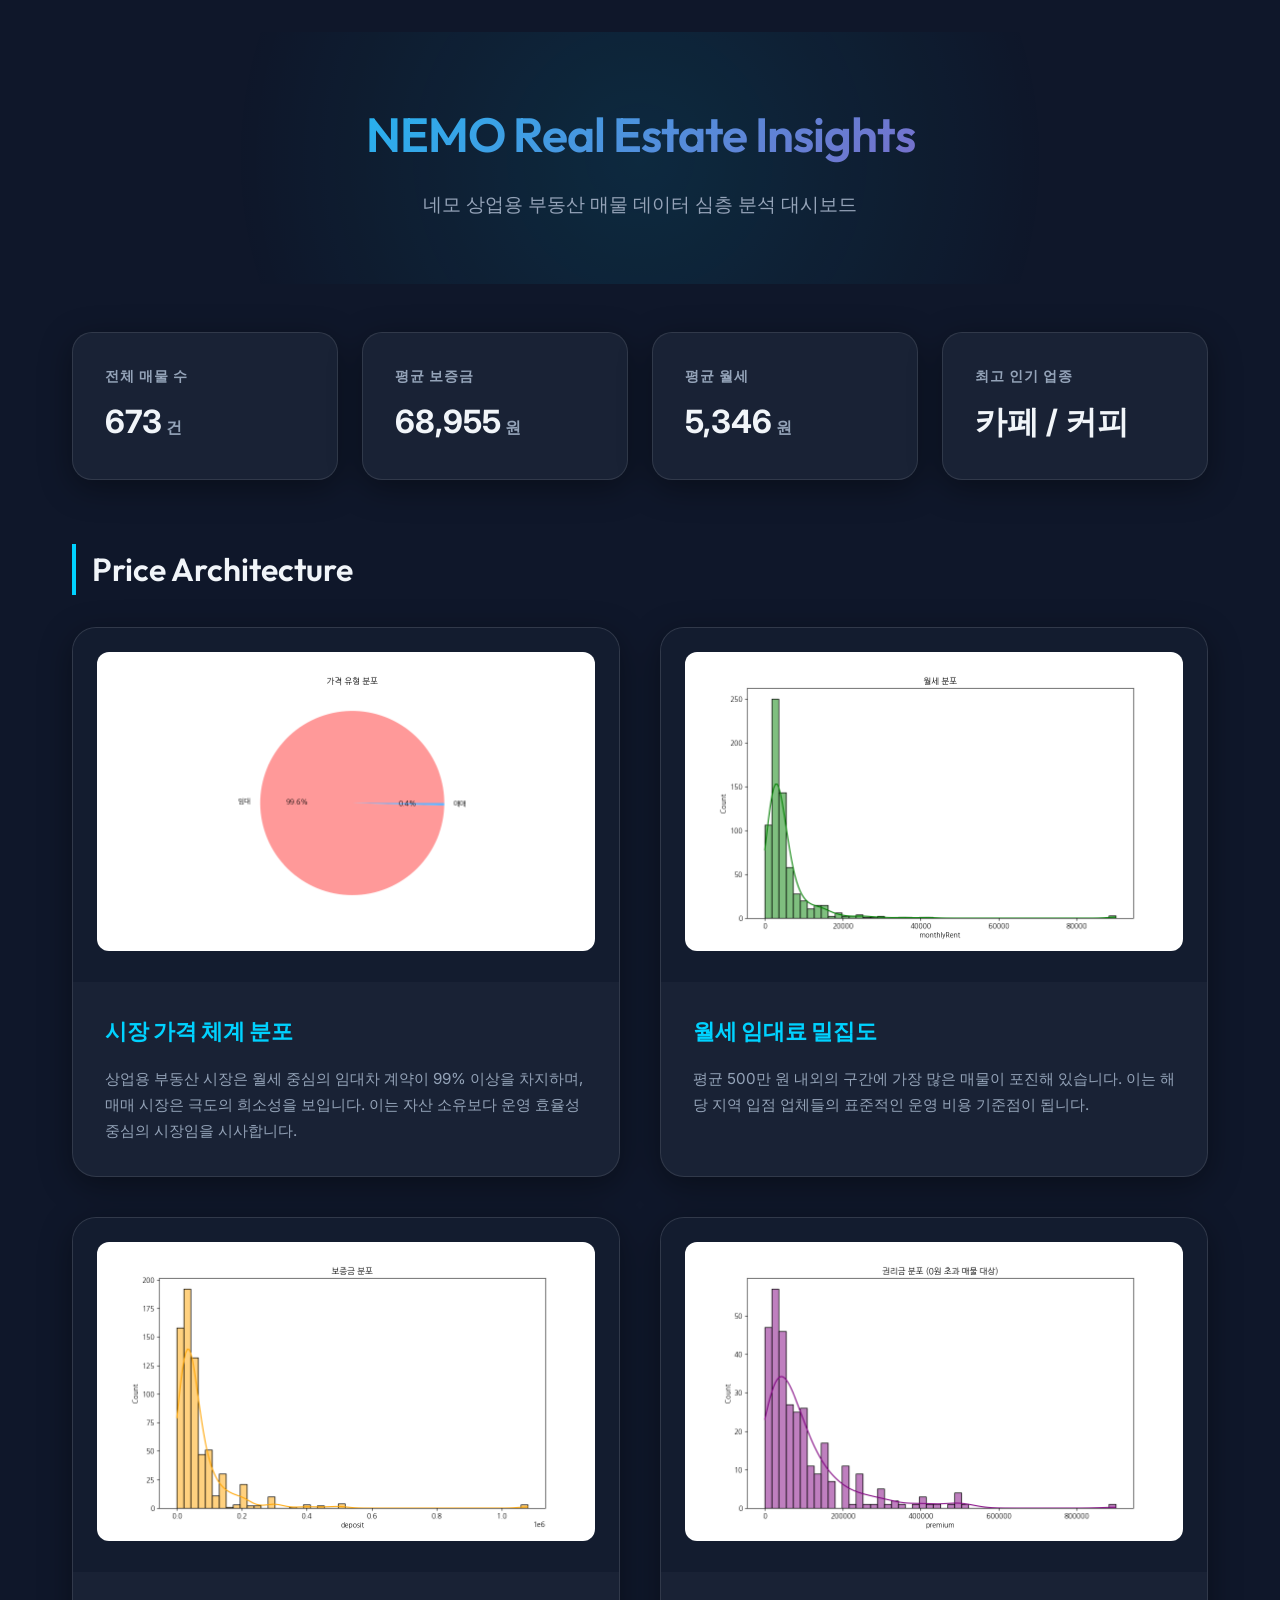
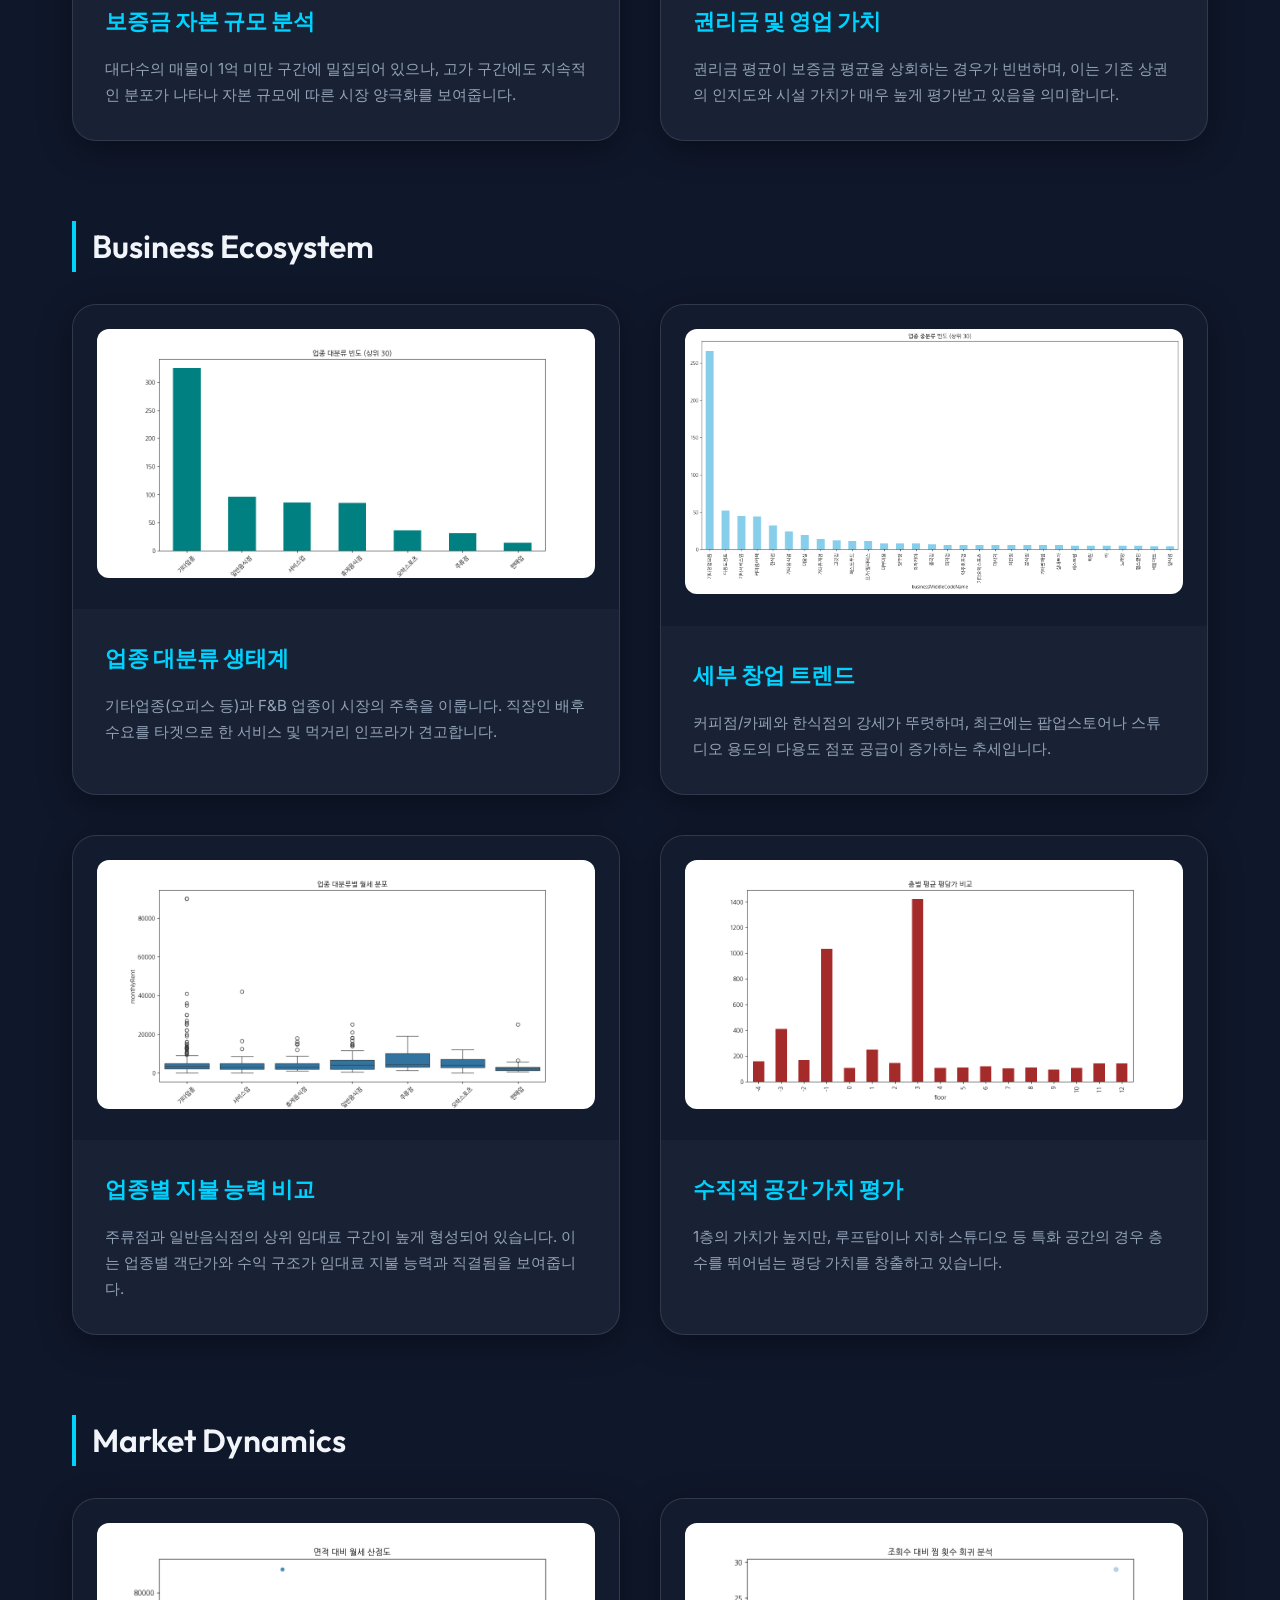
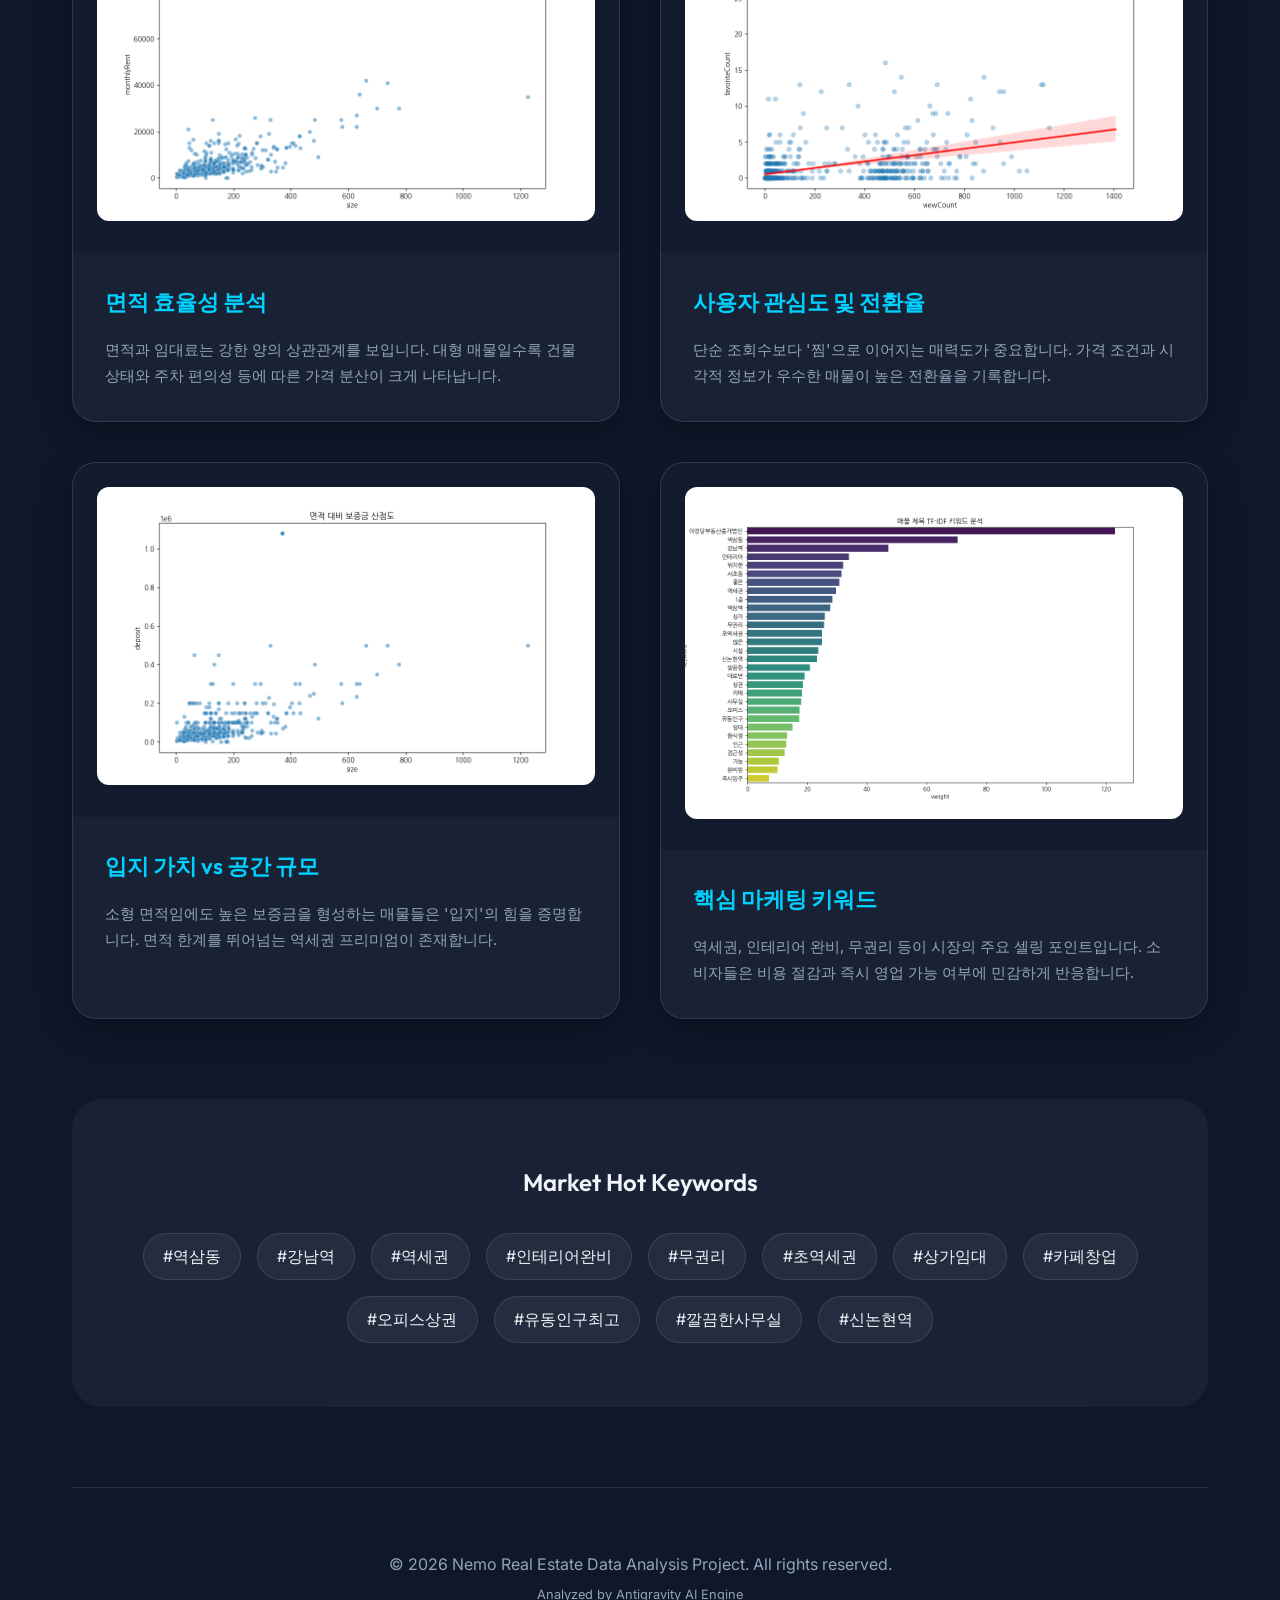
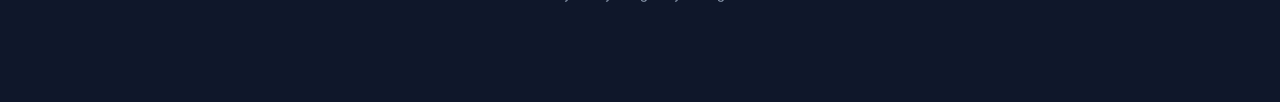
==== commit a928fb30: "docs: restore index.html from commit fee99a8" ====
--- a/index.html
+++ b/index.html
@@ -1,106 +1,213 @@
-<!DOCTYPE html><html lang="en-US"><head><title>**네모 상업용 부동산 데이터 심층 EDA 리포트**</title><meta property="og:title" content="**네모 상업용 부동산 데이터 심층 EDA 리포트**"><meta charset="UTF-8"><meta name="viewport" content="width=device-width,height=device-height,initial-scale=1.0"><meta name="apple-mobile-web-app-capable" content="yes"><meta http-equiv="X-UA-Compatible" content="ie=edge"><meta property="og:type" content="website"><meta name="twitter:card" content="summary"><style>@media screen{body[data-bespoke-view=""] .bespoke-marp-parent>.bespoke-marp-osc>button,body[data-bespoke-view=next] .bespoke-marp-parent>.bespoke-marp-osc>button,body[data-bespoke-view=overview] button.bespoke-marp-overview-close,body[data-bespoke-view=presenter] .bespoke-marp-presenter-container .bespoke-marp-presenter-info-container .bespoke-marp-presenter-info-page-area .bespoke-marp-presenter-info-page,body[data-bespoke-view=presenter] .bespoke-marp-presenter-container .bespoke-marp-presenter-info-container button,body[data-bespoke-view=presenter] .bespoke-marp-presenter-container .bespoke-marp-presenter-note-container button{appearance:none;background-color:initial;border:0;color:inherit;cursor:pointer;font-size:inherit;opacity:.8;outline:none;padding:0;transition:opacity .2s linear;-webkit-tap-highlight-color:transparent}body[data-bespoke-view=""] .bespoke-marp-parent>.bespoke-marp-osc>button:disabled,body[data-bespoke-view=next] .bespoke-marp-parent>.bespoke-marp-osc>button:disabled,body[data-bespoke-view=overview] button.bespoke-marp-overview-close:disabled,body[data-bespoke-view=presenter] .bespoke-marp-presenter-container .bespoke-marp-presenter-info-container .bespoke-marp-presenter-info-page-area .bespoke-marp-presenter-info-page:disabled,body[data-bespoke-view=presenter] .bespoke-marp-presenter-container .bespoke-marp-presenter-info-container button:disabled,body[data-bespoke-view=presenter] .bespoke-marp-presenter-container .bespoke-marp-presenter-note-container button:disabled{cursor:not-allowed;opacity:.15!important}body[data-bespoke-view=""] .bespoke-marp-parent>.bespoke-marp-osc>button:hover,body[data-bespoke-view=next] .bespoke-marp-parent>.bespoke-marp-osc>button:hover,body[data-bespoke-view=overview] button.bespoke-marp-overview-close:hover,body[data-bespoke-view=presenter] .bespoke-marp-presenter-container .bespoke-marp-presenter-info-container .bespoke-marp-presenter-info-page-area .bespoke-marp-presenter-info-page:hover,body[data-bespoke-view=presenter] .bespoke-marp-presenter-container .bespoke-marp-presenter-info-container button:hover,body[data-bespoke-view=presenter] .bespoke-marp-presenter-container .bespoke-marp-presenter-note-container button:hover{opacity:1}body[data-bespoke-view=""] .bespoke-marp-parent>.bespoke-marp-osc>button:hover:active,body[data-bespoke-view=next] .bespoke-marp-parent>.bespoke-marp-osc>button:hover:active,body[data-bespoke-view=overview] button.bespoke-marp-overview-close:hover:active,body[data-bespoke-view=presenter] .bespoke-marp-presenter-container .bespoke-marp-presenter-info-container .bespoke-marp-presenter-info-page-area .bespoke-marp-presenter-info-page:hover:active,body[data-bespoke-view=presenter] .bespoke-marp-presenter-container .bespoke-marp-presenter-info-container button:hover:active,body[data-bespoke-view=presenter] .bespoke-marp-presenter-container .bespoke-marp-presenter-note-container button:hover:active{opacity:.6}body[data-bespoke-view=""] .bespoke-marp-parent>.bespoke-marp-osc>button:hover:not(:disabled),body[data-bespoke-view=next] .bespoke-marp-parent>.bespoke-marp-osc>button:hover:not(:disabled),body[data-bespoke-view=overview] button.bespoke-marp-overview-close:hover:not(:disabled),body[data-bespoke-view=presenter] .bespoke-marp-presenter-container .bespoke-marp-presenter-info-container .bespoke-marp-presenter-info-page-area .bespoke-marp-presenter-info-page:hover:not(:disabled),body[data-bespoke-view=presenter] .bespoke-marp-presenter-container .bespoke-marp-presenter-info-container button:hover:not(:disabled),body[data-bespoke-view=presenter] .bespoke-marp-presenter-container .bespoke-marp-presenter-note-container button:hover:not(:disabled){transition:none}body[data-bespoke-view=""] .bespoke-marp-parent>.bespoke-marp-osc>button[data-bespoke-marp-osc=prev],body[data-bespoke-view=next] .bespoke-marp-parent>.bespoke-marp-osc>button[data-bespoke-marp-osc=prev],body[data-bespoke-view=presenter] .bespoke-marp-presenter-container .bespoke-marp-presenter-info-container button.bespoke-marp-presenter-info-page-prev{background:#0000 url("[data-uri]") no-repeat 50%;background-size:contain;overflow:hidden;text-indent:100%;white-space:nowrap}body[data-bespoke-view=""] .bespoke-marp-parent>.bespoke-marp-osc>button[data-bespoke-marp-osc=next],body[data-bespoke-view=next] .bespoke-marp-parent>.bespoke-marp-osc>button[data-bespoke-marp-osc=next],body[data-bespoke-view=presenter] .bespoke-marp-presenter-container .bespoke-marp-presenter-info-container button.bespoke-marp-presenter-info-page-next{background:#0000 url("[data-uri]") no-repeat 50%;background-size:contain;overflow:hidden;text-indent:100%;white-space:nowrap}body[data-bespoke-view=""] .bespoke-marp-parent>.bespoke-marp-osc>button[data-bespoke-marp-osc=fullscreen],body[data-bespoke-view=next] .bespoke-marp-parent>.bespoke-marp-osc>button[data-bespoke-marp-osc=fullscreen]{background:#0000 url("[data-uri]") no-repeat 50%;background-size:contain;overflow:hidden;text-indent:100%;white-space:nowrap}body[data-bespoke-view=""] .bespoke-marp-parent>.bespoke-marp-osc>button.exit[data-bespoke-marp-osc=fullscreen],body[data-bespoke-view=next] .bespoke-marp-parent>.bespoke-marp-osc>button.exit[data-bespoke-marp-osc=fullscreen]{background-image:url("[data-uri]")}body[data-bespoke-view=""] .bespoke-marp-parent>.bespoke-marp-osc>button[data-bespoke-marp-osc=presenter],body[data-bespoke-view=next] .bespoke-marp-parent>.bespoke-marp-osc>button[data-bespoke-marp-osc=presenter]{background:#0000 url("[data-uri]") no-repeat 50%;background-size:contain;overflow:hidden;text-indent:100%;white-space:nowrap}body[data-bespoke-view=overview] button.bespoke-marp-overview-close,body[data-bespoke-view=presenter] .bespoke-marp-presenter-container .bespoke-marp-presenter-note-container button.bespoke-marp-presenter-note-bigger{background:#0000 url("[data-uri]") no-repeat 50%;background-size:contain;overflow:hidden;text-indent:100%;white-space:nowrap}body[data-bespoke-view=presenter] .bespoke-marp-presenter-container .bespoke-marp-presenter-note-container button.bespoke-marp-presenter-note-smaller{background:#0000 url("[data-uri]") no-repeat 50%;background-size:contain;overflow:hidden;text-indent:100%;white-space:nowrap}body[data-bespoke-view=""] .bespoke-marp-parent>.bespoke-marp-osc>button[data-bespoke-marp-osc=overview],body[data-bespoke-view=next] .bespoke-marp-parent>.bespoke-marp-osc>button[data-bespoke-marp-osc=overview]{background:#0000 url("[data-uri]") no-repeat 50%;background-size:contain;overflow:hidden;text-indent:100%;white-space:nowrap}}@keyframes __bespoke_marp_transition_reduced_outgoing__{0%{opacity:1}to{opacity:0}}@keyframes __bespoke_marp_transition_reduced_incoming__{0%{mix-blend-mode:plus-lighter;opacity:0}to{mix-blend-mode:plus-lighter;opacity:1}}.bespoke-marp-note,.bespoke-marp-osc,.bespoke-progress-parent{display:none;transition:none}@media screen{::view-transition-group(*){animation-duration:var(--marp-bespoke-transition-animation-duration,.5s);animation-timing-function:ease}::view-transition-new(*),::view-transition-old(*){animation-delay:0s;animation-direction:var(--marp-bespoke-transition-animation-direction,normal);animation-duration:var(--marp-bespoke-transition-animation-duration,.5s);animation-fill-mode:both;animation-name:var(--marp-bespoke-transition-animation-name,var(--marp-bespoke-transition-animation-name-fallback,__bespoke_marp_transition_no_animation__));mix-blend-mode:normal}::view-transition-old(*){--marp-bespoke-transition-animation-name-fallback:__bespoke_marp_transition_reduced_outgoing__;animation-timing-function:ease}::view-transition-new(*){--marp-bespoke-transition-animation-name-fallback:__bespoke_marp_transition_reduced_incoming__;animation-timing-function:ease}::view-transition-new(root),::view-transition-old(root){animation-timing-function:linear}::view-transition-new(__bespoke_marp_transition_osc__),::view-transition-old(__bespoke_marp_transition_osc__){animation-duration:0s!important;animation-name:__bespoke_marp_transition_osc__!important}::view-transition-new(__bespoke_marp_transition_osc__){opacity:0!important}.bespoke-marp-transition-warming-up::view-transition-group(*),.bespoke-marp-transition-warming-up::view-transition-new(*),.bespoke-marp-transition-warming-up::view-transition-old(*){animation-play-state:paused!important}body,html{height:100%;margin:0}body{background:#000;overflow:hidden}svg.bespoke-marp-slide{content-visibility:hidden;interactivity:inert;opacity:0;pointer-events:none;z-index:-1}svg.bespoke-marp-slide:not(.bespoke-marp-active) *{view-transition-name:none!important}svg.bespoke-marp-slide.bespoke-marp-active{content-visibility:visible;interactivity:auto;opacity:1;pointer-events:auto;z-index:0}svg.bespoke-marp-slide.bespoke-marp-active.bespoke-marp-active-ready *{animation-name:__bespoke_marp__!important}@supports not (content-visibility:hidden){svg.bespoke-marp-slide[data-bespoke-marp-load=hideable]{display:none}svg.bespoke-marp-slide[data-bespoke-marp-load=hideable].bespoke-marp-active{display:block}}}@media screen and (prefers-reduced-motion:reduce){svg.bespoke-marp-slide *{view-transition-name:none!important}}@media screen{[data-bespoke-marp-fragment=inactive]{visibility:hidden}body[data-bespoke-view=""] .bespoke-marp-parent,body[data-bespoke-view=next] .bespoke-marp-parent{inset:0;position:absolute}body[data-bespoke-view=""] .bespoke-marp-parent>.bespoke-marp-osc,body[data-bespoke-view=next] .bespoke-marp-parent>.bespoke-marp-osc{background:#000000a6;border-radius:7px;bottom:50px;color:#fff;contain:paint;display:block;font-family:Helvetica,Arial,sans-serif;font-size:16px;left:50%;line-height:0;opacity:1;padding:12px;position:absolute;touch-action:manipulation;transform:translateX(-50%);transition:opacity .2s linear;-webkit-user-select:none;user-select:none;view-transition-name:__bespoke_marp_transition_osc__;white-space:nowrap;will-change:transform;z-index:1}body[data-bespoke-view=""] .bespoke-marp-parent>.bespoke-marp-osc>:where(*),body[data-bespoke-view=next] .bespoke-marp-parent>.bespoke-marp-osc>:where(*){margin-left:6px}body[data-bespoke-view=""] .bespoke-marp-parent>.bespoke-marp-osc>:where(*):where(:first-child),body[data-bespoke-view=next] .bespoke-marp-parent>.bespoke-marp-osc>:where(*):where(:first-child){margin-left:0}body[data-bespoke-view=""] .bespoke-marp-parent>.bespoke-marp-osc>span,body[data-bespoke-view=next] .bespoke-marp-parent>.bespoke-marp-osc>span{opacity:.8}body[data-bespoke-view=""] .bespoke-marp-parent>.bespoke-marp-osc>span[data-bespoke-marp-osc=page],body[data-bespoke-view=next] .bespoke-marp-parent>.bespoke-marp-osc>span[data-bespoke-marp-osc=page]{display:inline-block;min-width:140px;text-align:center}body[data-bespoke-view=""] .bespoke-marp-parent>.bespoke-marp-osc>button[data-bespoke-marp-osc=fullscreen],body[data-bespoke-view=""] .bespoke-marp-parent>.bespoke-marp-osc>button[data-bespoke-marp-osc=next],body[data-bespoke-view=""] .bespoke-marp-parent>.bespoke-marp-osc>button[data-bespoke-marp-osc=overview],body[data-bespoke-view=""] .bespoke-marp-parent>.bespoke-marp-osc>button[data-bespoke-marp-osc=presenter],body[data-bespoke-view=""] .bespoke-marp-parent>.bespoke-marp-osc>button[data-bespoke-marp-osc=prev],body[data-bespoke-view=next] .bespoke-marp-parent>.bespoke-marp-osc>button[data-bespoke-marp-osc=fullscreen],body[data-bespoke-view=next] .bespoke-marp-parent>.bespoke-marp-osc>button[data-bespoke-marp-osc=next],body[data-bespoke-view=next] .bespoke-marp-parent>.bespoke-marp-osc>button[data-bespoke-marp-osc=overview],body[data-bespoke-view=next] .bespoke-marp-parent>.bespoke-marp-osc>button[data-bespoke-marp-osc=presenter],body[data-bespoke-view=next] .bespoke-marp-parent>.bespoke-marp-osc>button[data-bespoke-marp-osc=prev]{height:32px;line-height:32px;width:32px}body[data-bespoke-view=""] .bespoke-marp-parent.bespoke-marp-inactive,body[data-bespoke-view=next] .bespoke-marp-parent.bespoke-marp-inactive{cursor:none}body[data-bespoke-view=""] .bespoke-marp-parent.bespoke-marp-inactive>.bespoke-marp-osc,body[data-bespoke-view=next] .bespoke-marp-parent.bespoke-marp-inactive>.bespoke-marp-osc{opacity:0;pointer-events:none}body[data-bespoke-view=""] svg.bespoke-marp-slide,body[data-bespoke-view=next] svg.bespoke-marp-slide{height:100%;left:0;position:absolute;top:0;width:100%}body[data-bespoke-view=""] .bespoke-progress-parent{background:#222;display:flex;height:5px;width:100%}body[data-bespoke-view=""] .bespoke-progress-parent+:where(.bespoke-marp-parent){top:5px}body[data-bespoke-view=""] .bespoke-progress-parent .bespoke-progress-bar{background:#0288d1;flex:0 0 0;transition:flex-basis .2s cubic-bezier(0,1,1,1)}body[data-bespoke-view=next]{background:#0000}body[data-bespoke-view=presenter]{background:#161616}body[data-bespoke-view=presenter] .bespoke-marp-presenter-container{display:grid;font-family:Helvetica,Arial,sans-serif;grid-template:"current dragbar next" minmax(140px,1fr) "current dragbar note" 2fr "info    dragbar note" 3em;grid-template-columns:minmax(3px,var(--bespoke-marp-presenter-split-ratio,66%)) 0 minmax(3px,1fr);height:100%;left:0;position:absolute;top:0;width:100%}body[data-bespoke-view=presenter] .bespoke-marp-presenter-container :where(.bespoke-marp-parent){grid-area:current;overflow:hidden;position:relative}body[data-bespoke-view=presenter] .bespoke-marp-presenter-container :where(.bespoke-marp-parent) :where(svg.bespoke-marp-slide){height:calc(100% - 40px);left:20px;pointer-events:none;position:absolute;top:20px;-webkit-user-select:none;user-select:none;width:calc(100% - 40px)}body[data-bespoke-view=presenter] .bespoke-marp-presenter-container :where(.bespoke-marp-parent) :where(svg.bespoke-marp-slide).bespoke-marp-active{filter:drop-shadow(0 3px 10px rgba(0,0,0,.5))}body[data-bespoke-view=presenter] .bespoke-marp-presenter-container .bespoke-marp-presenter-dragbar-container{background:#0288d1;cursor:col-resize;grid-area:dragbar;margin-left:-3px;opacity:0;position:relative;transition:opacity .4s linear .1s;width:6px;z-index:10}body[data-bespoke-view=presenter] .bespoke-marp-presenter-container .bespoke-marp-presenter-dragbar-container:hover{opacity:1}body[data-bespoke-view=presenter] .bespoke-marp-presenter-container .bespoke-marp-presenter-dragbar-container.active{opacity:1;transition-delay:0s}body[data-bespoke-view=presenter] .bespoke-marp-presenter-container .bespoke-marp-presenter-next-container{background:#222;cursor:pointer;display:none;grid-area:next;overflow:hidden;position:relative}body[data-bespoke-view=presenter] .bespoke-marp-presenter-container .bespoke-marp-presenter-next-container.active{display:block}body[data-bespoke-view=presenter] .bespoke-marp-presenter-container .bespoke-marp-presenter-next-container iframe.bespoke-marp-presenter-next{background:#0000;border:0;display:block;filter:drop-shadow(0 3px 10px rgba(0,0,0,.5));height:calc(100% - 40px);left:20px;pointer-events:none;position:absolute;interactivity:inert;top:20px;-webkit-user-select:none;user-select:none;width:calc(100% - 40px)}body[data-bespoke-view=presenter] .bespoke-marp-presenter-container .bespoke-marp-presenter-note-container{background:#222;color:#eee;grid-area:note;position:relative;z-index:1}body[data-bespoke-view=presenter] .bespoke-marp-presenter-container .bespoke-marp-presenter-note-container button{height:1.5em;line-height:1.5em;width:1.5em}body[data-bespoke-view=presenter] .bespoke-marp-presenter-container .bespoke-marp-presenter-note-container .bespoke-marp-presenter-note-wrapper{display:block;inset:0;position:absolute}body[data-bespoke-view=presenter] .bespoke-marp-presenter-container .bespoke-marp-presenter-note-container .bespoke-marp-presenter-note-buttons{background:#000000a6;border-radius:4px;bottom:0;display:flex;gap:4px;margin:12px;opacity:0;padding:6px;pointer-events:none;position:absolute;right:0;transition:opacity .2s linear}body[data-bespoke-view=presenter] .bespoke-marp-presenter-container .bespoke-marp-presenter-note-container .bespoke-marp-presenter-note-buttons:focus-within,body[data-bespoke-view=presenter] .bespoke-marp-presenter-container .bespoke-marp-presenter-note-container .bespoke-marp-presenter-note-wrapper:focus-within+.bespoke-marp-presenter-note-buttons,body[data-bespoke-view=presenter] .bespoke-marp-presenter-container .bespoke-marp-presenter-note-container:hover .bespoke-marp-presenter-note-buttons{opacity:1;pointer-events:auto}body[data-bespoke-view=presenter] .bespoke-marp-presenter-container .bespoke-marp-presenter-note-container .bespoke-marp-note{box-sizing:border-box;font-size:calc(1.1em*var(--bespoke-marp-note-font-scale, 1));height:calc(100% - 40px);margin:20px;overflow:auto;padding-right:3px;white-space:pre-wrap;width:calc(100% - 40px);word-wrap:break-word;scrollbar-color:#eeeeee80 #0000;scrollbar-width:thin}body[data-bespoke-view=presenter] .bespoke-marp-presenter-container .bespoke-marp-presenter-note-container .bespoke-marp-note::-webkit-scrollbar{width:6px}body[data-bespoke-view=presenter] .bespoke-marp-presenter-container .bespoke-marp-presenter-note-container .bespoke-marp-note::-webkit-scrollbar-track{background:#0000}body[data-bespoke-view=presenter] .bespoke-marp-presenter-container .bespoke-marp-presenter-note-container .bespoke-marp-note::-webkit-scrollbar-thumb{background:#eeeeee80;border-radius:6px}body[data-bespoke-view=presenter] .bespoke-marp-presenter-container .bespoke-marp-presenter-note-container .bespoke-marp-note:empty{pointer-events:none}body[data-bespoke-view=presenter] .bespoke-marp-presenter-container .bespoke-marp-presenter-note-container .bespoke-marp-note.active{display:block}body[data-bespoke-view=presenter] .bespoke-marp-presenter-container .bespoke-marp-presenter-note-container .bespoke-marp-note p:first-child{margin-top:0}body[data-bespoke-view=presenter] .bespoke-marp-presenter-container .bespoke-marp-presenter-note-container .bespoke-marp-note p:last-child{margin-bottom:0}body[data-bespoke-view=presenter] .bespoke-marp-presenter-container .bespoke-marp-presenter-info-container{align-items:center;box-sizing:border-box;color:#eee;display:flex;flex-wrap:nowrap;grid-area:info;justify-content:center;overflow:hidden;padding:0 10px}body[data-bespoke-view=presenter] .bespoke-marp-presenter-container .bespoke-marp-presenter-info-container .bespoke-marp-presenter-info-page-area,body[data-bespoke-view=presenter] .bespoke-marp-presenter-container .bespoke-marp-presenter-info-container .bespoke-marp-presenter-info-time,body[data-bespoke-view=presenter] .bespoke-marp-presenter-container .bespoke-marp-presenter-info-container .bespoke-marp-presenter-info-timer{box-sizing:border-box;display:block;padding:0 10px;white-space:nowrap;width:100%}body[data-bespoke-view=presenter] .bespoke-marp-presenter-container .bespoke-marp-presenter-info-container button{height:1.5em;line-height:1.5em;width:1.5em}body[data-bespoke-view=presenter] .bespoke-marp-presenter-container .bespoke-marp-presenter-info-container .bespoke-marp-presenter-info-page-area{order:2;text-align:center}body[data-bespoke-view=presenter] .bespoke-marp-presenter-container .bespoke-marp-presenter-info-container .bespoke-marp-presenter-info-page-area .bespoke-marp-presenter-info-page{display:inline-block;min-width:120px;text-align:center}body[data-bespoke-view=presenter] .bespoke-marp-presenter-container .bespoke-marp-presenter-info-container .bespoke-marp-presenter-info-time{color:#999;order:1;text-align:left}body[data-bespoke-view=presenter] .bespoke-marp-presenter-container .bespoke-marp-presenter-info-container .bespoke-marp-presenter-info-timer{color:#999;order:3;text-align:right}body[data-bespoke-view=presenter] .bespoke-marp-presenter-container .bespoke-marp-presenter-info-container .bespoke-marp-presenter-info-timer:hover{cursor:pointer}body[data-bespoke-view=overview]{background:#161616;overflow:auto}body[data-bespoke-view=overview] [data-bespoke-marp-fragment=inactive]{visibility:visible}body[data-bespoke-view=overview] .bespoke-marp-overview-header{backdrop-filter:blur(4px);background:#222222d9;box-shadow:0 3px 10px #00000080;box-sizing:border-box;display:flex;height:48px;inset:0 0 auto;justify-content:flex-end;padding:10px;position:fixed;z-index:1}body[data-bespoke-view=overview] button.bespoke-marp-overview-close{height:28px;line-height:28px;transform:rotate(45deg);width:28px}body[data-bespoke-view=overview] .bespoke-marp-parent{display:grid;gap:40px;grid-template-columns:repeat(auto-fit,minmax(0,240px));justify-content:space-around;padding:30px}body[data-bespoke-view=overview] .bespoke-marp-parent svg.bespoke-marp-slide{--bov-selected:#0000;--bov-focus:#161616;--bov-focus-outline:#0000;background-image:conic-gradient(#161616 0 0),conic-gradient(var(--bov-focus) 0 0),conic-gradient(var(--bov-focus-outline) 0 0),conic-gradient(var(--bov-selected) 0 0);background-position:5px 5px,3px 3px,2px 2px,0 0;background-repeat:no-repeat;background-size:calc(100% - 10px) calc(100% - 10px),calc(100% - 6px) calc(100% - 6px),calc(100% - 4px) calc(100% - 4px),100% 100%;content-visibility:visible;cursor:pointer;filter:drop-shadow(0 3px 10px rgba(0,0,0,.5));margin:-6px;padding:6px;interactivity:auto;opacity:1;outline:0;pointer-events:auto;scroll-margin-block:30px;width:100%;z-index:0}body[data-bespoke-view=overview] .bespoke-marp-parent svg.bespoke-marp-slide *,body[data-bespoke-view=overview] .bespoke-marp-parent svg.bespoke-marp-slide.bespoke-marp-active *{pointer-events:none;interactivity:inert}body[data-bespoke-view=overview] .bespoke-marp-parent svg.bespoke-marp-slide:active,body[data-bespoke-view=overview] .bespoke-marp-parent svg.bespoke-marp-slide:focus-visible,body[data-bespoke-view=overview] .bespoke-marp-parent svg.bespoke-marp-slide:hover{--bov-focus-outline:#161616}body[data-bespoke-view=overview] .bespoke-marp-parent svg.bespoke-marp-slide:focus-visible,body[data-bespoke-view=overview] .bespoke-marp-parent svg.bespoke-marp-slide:hover{--bov-focus:#999}body[data-bespoke-view=overview] .bespoke-marp-parent svg.bespoke-marp-slide:active{--bov-focus:#eee}body[data-bespoke-view=overview] .bespoke-marp-parent svg.bespoke-marp-slide.bespoke-marp-active{--bov-selected:#0288d1}body[data-bespoke-view=overview]:has(.bespoke-marp-overview-header) .bespoke-marp-parent{padding-top:78px}body[data-bespoke-view=overview]:has(.bespoke-marp-overview-header) .bespoke-marp-parent svg.bespoke-marp-slide{scroll-margin-top:78px}.bespoke-marp-overview{background:#000000a6;inset:0;opacity:0;pointer-events:none;position:fixed;transition:opacity .1s ease;z-index:10}.bespoke-marp-overview iframe{background:#222;border:0;display:block;height:100%;left:0;position:absolute;top:0;width:100%}.bespoke-marp-overview[data-open="1"]{opacity:1;pointer-events:auto}}@media print{.bespoke-marp-overview,.bespoke-marp-presenter-info-container,.bespoke-marp-presenter-next-container,.bespoke-marp-presenter-note-container{display:none}}</style><style>@charset "UTF-8";@import "https://fonts.bunny.net/css?family=Lato:400,900|Roboto+Mono:400,700&display=swap";div#\:\$p > svg > foreignObject > section{width:1280px;height:720px;box-sizing:border-box;overflow:hidden;position:relative;scroll-snap-align:center center;-webkit-text-size-adjust:100%;text-size-adjust:100%}div#\:\$p > svg > foreignObject > section::after{bottom:0;content:attr(data-marpit-pagination);padding:inherit;pointer-events:none;position:absolute;right:0}div#\:\$p > svg > foreignObject > section:not([data-marpit-pagination])::after{display:none}div#\:\$p > svg > foreignObject > section :is(h1, marp-h1){font-size:2em;margin-block:0.67em}div#\:\$p > svg > foreignObject > section video::-webkit-media-controls{will-change:transform}@page {size:1280px 720px;margin:0}@media print{html, body{background-color:#fff;margin:0;page-break-inside:avoid;break-inside:avoid-page}div#\:\$p > svg > foreignObject > section{page-break-before:always;break-before:page}div#\:\$p > svg > foreignObject > section, div#\:\$p > svg > foreignObject > section *{-webkit-print-color-adjust:exact!important;animation-delay:0s!important;animation-duration:0s!important;color-adjust:exact!important;print-color-adjust:exact!important;transition:none!important}div#\:\$p > svg[data-marpit-svg]{display:block;height:100vh;width:100vw}}div#\:\$p > svg > foreignObject > :where(section){container-type:size}div#\:\$p > svg > foreignObject > section img[data-marp-twemoji]{background:transparent;height:1em;margin:0 .05em 0 .1em;vertical-align:-.1em;width:1em}/*!
- * Marp / Marpit Gaia theme.
- *
- * @theme gaia
- * @author Yuki Hattori
- *
- * @auto-scaling true
- * @size 16:9 1280px 720px
- * @size 4:3 960px 720px
- */div#\:\$p > svg > foreignObject > section :is(pre, marp-pre) code.hljs{display:block;overflow-x:auto;padding:1em}div#\:\$p > svg > foreignObject > section code.hljs{padding:3px 5px}div#\:\$p > svg > foreignObject > section .hljs{background:#000;color:#f8f8f8}div#\:\$p > svg > foreignObject > section .hljs-comment,div#\:\$p > svg > foreignObject > section .hljs-quote{color:#aeaeae;font-style:italic}div#\:\$p > svg > foreignObject > section .hljs-keyword,div#\:\$p > svg > foreignObject > section .hljs-selector-tag,div#\:\$p > svg > foreignObject > section .hljs-type{color:#e28964}div#\:\$p > svg > foreignObject > section .hljs-string{color:#65b042}div#\:\$p > svg > foreignObject > section .hljs-subst{color:#daefa3}div#\:\$p > svg > foreignObject > section .hljs-link,div#\:\$p > svg > foreignObject > section .hljs-regexp{color:#e9c062}div#\:\$p > svg > foreignObject > section .hljs-name,div#\:\$p > svg > foreignObject > section .hljs-section,div#\:\$p > svg > foreignObject > section .hljs-tag,div#\:\$p > svg > foreignObject > section .hljs-title{color:#89bdff}div#\:\$p > svg > foreignObject > section .hljs-class .hljs-title,div#\:\$p > svg > foreignObject > section .hljs-doctag,div#\:\$p > svg > foreignObject > section .hljs-title.class_{text-decoration:underline}div#\:\$p > svg > foreignObject > section .hljs-bullet,div#\:\$p > svg > foreignObject > section .hljs-number,div#\:\$p > svg > foreignObject > section .hljs-symbol{color:#3387cc}div#\:\$p > svg > foreignObject > section .hljs-params,div#\:\$p > svg > foreignObject > section .hljs-template-variable,div#\:\$p > svg > foreignObject > section .hljs-variable{color:#3e87e3}div#\:\$p > svg > foreignObject > section .hljs-attribute{color:#cda869}div#\:\$p > svg > foreignObject > section .hljs-meta{color:#8996a8}div#\:\$p > svg > foreignObject > section .hljs-formula{background-color:#0e2231;color:#f8f8f8;font-style:italic}div#\:\$p > svg > foreignObject > section .hljs-addition{background-color:#253b22;color:#f8f8f8}div#\:\$p > svg > foreignObject > section .hljs-deletion{background-color:#420e09;color:#f8f8f8}div#\:\$p > svg > foreignObject > section .hljs-selector-class{color:#9b703f}div#\:\$p > svg > foreignObject > section .hljs-selector-id{color:#8b98ab}div#\:\$p > svg > foreignObject > section .hljs-emphasis{font-style:italic}div#\:\$p > svg > foreignObject > section .hljs-strong{font-weight:700}div#\:\$p > svg > foreignObject > section :is(h1, marp-h1),div#\:\$p > svg > foreignObject > section :is(h2, marp-h2),div#\:\$p > svg > foreignObject > section :is(h3, marp-h3),div#\:\$p > svg > foreignObject > section :is(h4, marp-h4),div#\:\$p > svg > foreignObject > section :is(h5, marp-h5),div#\:\$p > svg > foreignObject > section :is(h6, marp-h6){margin:.5em 0 0}div#\:\$p > svg > foreignObject > section :is(h1, marp-h1) strong,div#\:\$p > svg > foreignObject > section :is(h2, marp-h2) strong,div#\:\$p > svg > foreignObject > section :is(h3, marp-h3) strong,div#\:\$p > svg > foreignObject > section :is(h4, marp-h4) strong,div#\:\$p > svg > foreignObject > section :is(h5, marp-h5) strong,div#\:\$p > svg > foreignObject > section :is(h6, marp-h6) strong{font-weight:inherit}div#\:\$p > svg > foreignObject > section :is(h1, marp-h1)::part(auto-scaling),div#\:\$p > svg > foreignObject > section :is(h2, marp-h2)::part(auto-scaling),div#\:\$p > svg > foreignObject > section :is(h3, marp-h3)::part(auto-scaling),div#\:\$p > svg > foreignObject > section :is(h4, marp-h4)::part(auto-scaling),div#\:\$p > svg > foreignObject > section :is(h5, marp-h5)::part(auto-scaling),div#\:\$p > svg > foreignObject > section :is(h6, marp-h6)::part(auto-scaling){max-height:580px}div#\:\$p > svg > foreignObject > section :is(h1, marp-h1){font-size:1.8em}div#\:\$p > svg > foreignObject > section :is(h2, marp-h2){font-size:1.5em}div#\:\$p > svg > foreignObject > section :is(h3, marp-h3){font-size:1.3em}div#\:\$p > svg > foreignObject > section :is(h4, marp-h4){font-size:1.1em}div#\:\$p > svg > foreignObject > section :is(h5, marp-h5){font-size:1em}div#\:\$p > svg > foreignObject > section :is(h6, marp-h6){font-size:.9em}div#\:\$p > svg > foreignObject > section blockquote,div#\:\$p > svg > foreignObject > section p{margin:1em 0 0}div#\:\$p > svg > foreignObject > section ol>li,div#\:\$p > svg > foreignObject > section ul>li{margin:.3em 0 0}div#\:\$p > svg > foreignObject > section ol>li>p,div#\:\$p > svg > foreignObject > section ul>li>p{margin:.6em 0 0}div#\:\$p > svg > foreignObject > section code{display:inline-block;font-family:Roboto Mono,monospace;font-size:.8em;letter-spacing:0;margin:-.1em .15em;padding:.1em .2em;vertical-align:baseline}div#\:\$p > svg > foreignObject > section :is(pre, marp-pre){display:block;margin:1em 0 0;overflow:visible}div#\:\$p > svg > foreignObject > section :is(pre, marp-pre) code{box-sizing:border-box;font-size:.7em;margin:0;min-width:100%;padding:.5em}div#\:\$p > svg > foreignObject > section :is(pre, marp-pre)::part(auto-scaling){max-height:calc(580px - 1em)}div#\:\$p > svg > foreignObject > section blockquote{margin:1em 0 0;padding:0 1em;position:relative}div#\:\$p > svg > foreignObject > section blockquote:after,div#\:\$p > svg > foreignObject > section blockquote:before{content:"“";display:block;font-family:Times New Roman,serif;font-weight:700;position:absolute}div#\:\$p > svg > foreignObject > section blockquote:before{left:0;top:0}div#\:\$p > svg > foreignObject > section blockquote:after{bottom:0;right:0;transform:rotate(180deg)}div#\:\$p > svg > foreignObject > section blockquote>:first-child{margin-top:0}div#\:\$p > svg > foreignObject > section mark{background:transparent}div#\:\$p > svg > foreignObject > section table{border-collapse:collapse;border-spacing:0;margin:1em 0 0}div#\:\$p > svg > foreignObject > section table td,div#\:\$p > svg > foreignObject > section table th{border-style:solid;border-width:1px;padding:.2em .4em}div#\:\$p > svg > foreignObject > section footer,div#\:\$p > svg > foreignObject > section header,div#\:\$p > svg > foreignObject > section:after{box-sizing:border-box;font-size:66%;height:70px;line-height:50px;overflow:hidden;padding:10px 25px;position:absolute}div#\:\$p > svg > foreignObject > section:after{--marpit-root-font-size:66%}div#\:\$p > svg > foreignObject > section header{top:0}div#\:\$p > svg > foreignObject > section footer,div#\:\$p > svg > foreignObject > section header{left:0;right:0}div#\:\$p > svg > foreignObject > section footer{bottom:0}div#\:\$p > svg > foreignObject > section{--color-background:light-dark(#fff8e1, #455a64);--color-background-stripe:light-dark(
-    rgba(69,90,100,.1),
-    rgba(255,248,225,.1)
-  );--color-foreground:light-dark(#455a64, #fff8e1);--color-dimmed:light-dark(
-    #6a7a7d,
-    #dad8c8
-  );--color-highlight:light-dark(#0288d1, #81d4fa);background-color:var(--color-background);background-image:linear-gradient(135deg, hsla(0,0%,53%,0), hsla(0,0%,53%,.02) 50%, hsla(0,0%,100%,0) 0, hsla(0,0%,100%,.05));color:var(--color-foreground);color-scheme:light;font-family:Lato,Avenir Next,Avenir,Trebuchet MS,Segoe UI,sans-serif;font-size:35px;height:720px;letter-spacing:1.25px;line-height:1.35;overflow-wrap:break-word;padding:70px;width:1280px}div#\:\$p > svg > foreignObject > section{--marpit-root-font-size:35px}div#\:\$p > svg > foreignObject > section:after{bottom:0;font-size:80%;right:0}div#\:\$p > svg > foreignObject > section:after{--marpit-root-font-size:80%}div#\:\$p > svg > foreignObject > section a,div#\:\$p > svg > foreignObject > section mark{color:var(--color-highlight)}div#\:\$p > svg > foreignObject > section code{background:var(--color-dimmed);color:var(--color-background)}div#\:\$p > svg > foreignObject > section :is(h1, marp-h1) strong,div#\:\$p > svg > foreignObject > section :is(h2, marp-h2) strong,div#\:\$p > svg > foreignObject > section :is(h3, marp-h3) strong,div#\:\$p > svg > foreignObject > section :is(h4, marp-h4) strong,div#\:\$p > svg > foreignObject > section :is(h5, marp-h5) strong,div#\:\$p > svg > foreignObject > section :is(h6, marp-h6) strong{color:var(--color-highlight)}div#\:\$p > svg > foreignObject > section :is(pre, marp-pre){background:var(--color-foreground)}div#\:\$p > svg > foreignObject > section :is(pre, marp-pre)>code{background:transparent}div#\:\$p > svg > foreignObject > section blockquote:after,div#\:\$p > svg > foreignObject > section blockquote:before,div#\:\$p > svg > foreignObject > section footer,div#\:\$p > svg > foreignObject > section header,div#\:\$p > svg > foreignObject > section section:after{color:var(--color-dimmed)}div#\:\$p > svg > foreignObject > section table td,div#\:\$p > svg > foreignObject > section table th{border-color:var(--color-foreground)}div#\:\$p > svg > foreignObject > section table thead th{background:var(--color-foreground);color:var(--color-background)}div#\:\$p > svg > foreignObject > section table tbody>tr:nth-child(odd) td,div#\:\$p > svg > foreignObject > section table tbody>tr:nth-child(odd) th{background:var(--color-background-stripe, transparent)}div#\:\$p > svg > foreignObject > section>:first-child,div#\:\$p > svg > foreignObject > section>header:first-child+*{margin-top:0}div#\:\$p > svg > foreignObject > section:where(.invert){color-scheme:dark}div#\:\$p > svg > foreignObject > section:where(.gaia){--color-background:#0288d1;--color-background-stripe:rgba(255,248,225,.1);--color-foreground:#fff8e1;--color-dimmed:#cce2de;--color-highlight:#81d4fa;}div#\:\$p > svg > foreignObject > section:where(.lead){align-items:stretch;flex-flow:column nowrap;place-content:safe center center}div#\:\$p > svg > foreignObject > section:where(.lead) :is(h1, marp-h1),div#\:\$p > svg > foreignObject > section:where(.lead) :is(h2, marp-h2),div#\:\$p > svg > foreignObject > section:where(.lead) :is(h3, marp-h3),div#\:\$p > svg > foreignObject > section:where(.lead) :is(h4, marp-h4),div#\:\$p > svg > foreignObject > section:where(.lead) :is(h5, marp-h5),div#\:\$p > svg > foreignObject > section:where(.lead) :is(h6, marp-h6){text-align:center}div#\:\$p > svg > foreignObject > section:where(.lead) p{text-align:center}div#\:\$p > svg > foreignObject > section:where(.lead) blockquote>:is(h1, marp-h1),div#\:\$p > svg > foreignObject > section:where(.lead) blockquote>:is(h2, marp-h2),div#\:\$p > svg > foreignObject > section:where(.lead) blockquote>:is(h3, marp-h3),div#\:\$p > svg > foreignObject > section:where(.lead) blockquote>:is(h4, marp-h4),div#\:\$p > svg > foreignObject > section:where(.lead) blockquote>:is(h5, marp-h5),div#\:\$p > svg > foreignObject > section:where(.lead) blockquote>:is(h6, marp-h6),div#\:\$p > svg > foreignObject > section:where(.lead) blockquote>p{text-align:left}div#\:\$p > svg > foreignObject > section:where(.lead) ol>li>p,div#\:\$p > svg > foreignObject > section:where(.lead) ul>li>p{text-align:left}div#\:\$p > svg > foreignObject > section:where(.lead) table{margin-left:auto;margin-right:auto}div#\:\$p > svg > foreignObject > section img{width:450px;display:block;margin:0 auto}div#\:\$p > svg > foreignObject > section[data-marpit-advanced-background="background"]{columns:initial!important;display:block!important;padding:0!important}div#\:\$p > svg > foreignObject > section[data-marpit-advanced-background="background"]::before, div#\:\$p > svg > foreignObject > section[data-marpit-advanced-background="background"]::after, div#\:\$p > svg > foreignObject > section[data-marpit-advanced-background="content"]::before, div#\:\$p > svg > foreignObject > section[data-marpit-advanced-background="content"]::after{display:none!important}div#\:\$p > svg > foreignObject > section[data-marpit-advanced-background="background"] > div[data-marpit-advanced-background-container]{all:initial;display:flex;flex-direction:row;height:100%;overflow:hidden;width:100%}div#\:\$p > svg > foreignObject > section[data-marpit-advanced-background="background"] > div[data-marpit-advanced-background-container][data-marpit-advanced-background-direction="vertical"]{flex-direction:column}div#\:\$p > svg > foreignObject > section[data-marpit-advanced-background="background"][data-marpit-advanced-background-split] > div[data-marpit-advanced-background-container]{width:var(--marpit-advanced-background-split, 50%)}div#\:\$p > svg > foreignObject > section[data-marpit-advanced-background="background"][data-marpit-advanced-background-split="right"] > div[data-marpit-advanced-background-container]{margin-left:calc(100% - var(--marpit-advanced-background-split, 50%))}div#\:\$p > svg > foreignObject > section[data-marpit-advanced-background="background"] > div[data-marpit-advanced-background-container] > figure{all:initial;background-position:center;background-repeat:no-repeat;background-size:cover;flex:auto;margin:0}div#\:\$p > svg > foreignObject > section[data-marpit-advanced-background="background"] > div[data-marpit-advanced-background-container] > figure > figcaption{position:absolute;border:0;clip:rect(0, 0, 0, 0);height:1px;margin:-1px;overflow:hidden;padding:0;white-space:nowrap;width:1px}div#\:\$p > svg > foreignObject > section[data-marpit-advanced-background="content"], div#\:\$p > svg > foreignObject > section[data-marpit-advanced-background="pseudo"]{background:transparent!important}div#\:\$p > svg > foreignObject > section[data-marpit-advanced-background="pseudo"], div#\:\$p > svg[data-marpit-svg] > foreignObject[data-marpit-advanced-background="pseudo"]{pointer-events:none!important}div#\:\$p > svg > foreignObject > section[data-marpit-advanced-background-split]{width:100%;height:100%}
-</style></head><body><div class="bespoke-marp-osc"><button data-bespoke-marp-osc="prev" tabindex="-1" title="Previous slide">Previous slide</button><span data-bespoke-marp-osc="page"></span><button data-bespoke-marp-osc="next" tabindex="-1" title="Next slide">Next slide</button><button data-bespoke-marp-osc="fullscreen" tabindex="-1" title="Toggle fullscreen (f)">Toggle fullscreen</button><button data-bespoke-marp-osc="overview" tabindex="-1" title="Toggle overview view (o)">Toggle overview view</button><button data-bespoke-marp-osc="presenter" tabindex="-1" title="Open presenter view (p)">Open presenter view</button></div><div id=":$p"><svg data-marpit-svg="" viewBox="0 0 1280 720"><foreignObject width="1280" height="720"><section id="1" data-paginate="true" data-background-color="#fff" data-background-image="url('https://marp.app/assets/hero-background.jpg')" data-class="lead" data-theme="gaia" lang="en-US" class="lead" data-marpit-pagination="1" style="--paginate:true;--background-color:#fff;--background-image:url('https://marp.app/assets/hero-background.jpg');--class:lead;--theme:gaia;background-color:#fff;background-image:url('https://marp.app/assets/hero-background.jpg');background-position:center;background-repeat:no-repeat;background-size:cover;" data-marpit-pagination-total="10">
-<h1 id="%EB%84%A4%EB%AA%A8-%EC%83%81%EC%97%85%EC%9A%A9-%EB%B6%80%EB%8F%99%EC%82%B0-%EB%8D%B0%EC%9D%B4%ED%84%B0-%EC%8B%AC%EC%B8%B5-eda-%EB%A6%AC%ED%8F%AC%ED%8A%B8"><strong>네모 상업용 부동산 데이터 심층 EDA 리포트</strong></h1>
-<h3 id="%EA%B0%95%EB%82%A8%EC%97%AD%EC%82%BC-%EC%A7%80%EC%97%AD-%EC%83%81%EA%B6%8C-%EB%B6%84%EC%84%9D-%EB%B0%8F-%EB%B9%84%EC%A6%88%EB%8B%88%EC%8A%A4-%EC%9D%B8%EC%82%AC%EC%9D%B4%ED%8A%B8">강남/역삼 지역 상권 분석 및 비즈니스 인사이트</h3>
-<ol start="2026">
-<li>
-<ol start="4">
-<li>
-<ol start="29">
-<li></li>
-</ol>
-</li>
-</ol>
-</li>
-</ol>
-<p>Gemini CLI Analysis Team</p>
-</section>
-</foreignObject></svg><svg data-marpit-svg="" viewBox="0 0 1280 720"><foreignObject width="1280" height="720"><section id="2" data-paginate="true" data-background-color="#fff" data-background-image="url('https://marp.app/assets/hero-background.jpg')" data-theme="gaia" lang="en-US" data-marpit-pagination="2" style="--paginate:true;--background-color:#fff;--background-image:url('https://marp.app/assets/hero-background.jpg');--theme:gaia;background-color:#fff;background-image:url('https://marp.app/assets/hero-background.jpg');background-position:center;background-repeat:no-repeat;background-size:cover;" data-marpit-pagination-total="10">
-<h2 id="1-%EB%8D%B0%EC%9D%B4%ED%84%B0-%EA%B0%9C%EC%9A%94"><strong>1. 데이터 개요</strong></h2>
-<ul>
-<li><strong>데이터셋</strong>: 상업용 부동산 플랫폼 '네모' 수집 매물</li>
-<li><strong>규모</strong>: 673개 행, 40개 컬럼</li>
-<li><strong>주요 지표</strong>: 보증금, 월세, 권리금, 업종, 위치(역세권), 면적 등</li>
-<li><strong>특이사항</strong>: 중복 데이터 0건, 강남/역삼 지역 밀집도 매우 높음</li>
-</ul>
-</section>
-</foreignObject></svg><svg data-marpit-svg="" viewBox="0 0 1280 720"><foreignObject width="1280" height="720"><section id="3" data-paginate="true" data-background-color="#fff" data-background-image="url('https://marp.app/assets/hero-background.jpg')" data-theme="gaia" lang="en-US" data-marpit-pagination="3" style="--paginate:true;--background-color:#fff;--background-image:url('https://marp.app/assets/hero-background.jpg');--theme:gaia;background-color:#fff;background-image:url('https://marp.app/assets/hero-background.jpg');background-position:center;background-repeat:no-repeat;background-size:cover;" data-marpit-pagination-total="10">
-<h2 id="2-%EC%97%85%EC%A2%85-%EB%B6%84%ED%8F%AC-%EB%8C%80%EB%B6%84%EB%A5%98%EC%A4%91%EB%B6%84%EB%A5%98"><strong>2. 업종 분포 (대분류/중분류)</strong></h2>
-<ul>
-<li><strong>대분류</strong>: '기타업종'(48.3%) &gt; 음식점 &gt; 서비스업 순</li>
-<li><strong>중분류</strong>: '기타창업모음', '다용도점포', '커피점/카페' 강세</li>
-<li><strong>인사이트</strong>: 범용 상가 매물이 많으며, 직장인 타겟의 F&amp;B 창업이 활발한 지역임</li>
-</ul>
-</section>
-</foreignObject></svg><svg data-marpit-svg="" viewBox="0 0 1280 720"><foreignObject width="1280" height="720"><section id="4" data-paginate="true" data-background-color="#fff" data-background-image="url('https://marp.app/assets/hero-background.jpg')" data-theme="gaia" lang="en-US" data-marpit-pagination="4" style="--paginate:true;--background-color:#fff;--background-image:url('https://marp.app/assets/hero-background.jpg');--theme:gaia;background-color:#fff;background-image:url('https://marp.app/assets/hero-background.jpg');background-position:center;background-repeat:no-repeat;background-size:cover;" data-marpit-pagination-total="10">
-<h2 id="3-%EA%B0%80%EA%B2%A9-%EC%9C%A0%ED%98%95-%EB%B0%8F-%EC%97%85%EC%A2%85-%EB%B9%88%EB%8F%84"><strong>3. 가격 유형 및 업종 빈도</strong></h2>
-
-<p><img src="../images/price_type_dist.png" alt="가격 유형 분포" /> <img src="../images/biz_large_freq.png" alt="업종 대분류 빈도" /></p>
-<ul>
-<li><strong>임대 중심</strong>: 매매(1% 미만)보다 임대 위주의 빠른 순환 시장</li>
-<li><strong>삼각 구도</strong>: 기타업종, 음식점, 서비스업 중심의 상권 형성</li>
-</ul>
-</section>
-</foreignObject></svg><svg data-marpit-svg="" viewBox="0 0 1280 720"><foreignObject width="1280" height="720"><section id="5" data-paginate="true" data-background-color="#fff" data-background-image="url('https://marp.app/assets/hero-background.jpg')" data-theme="gaia" lang="en-US" data-marpit-pagination="5" style="--paginate:true;--background-color:#fff;--background-image:url('https://marp.app/assets/hero-background.jpg');--theme:gaia;background-color:#fff;background-image:url('https://marp.app/assets/hero-background.jpg');background-position:center;background-repeat:no-repeat;background-size:cover;" data-marpit-pagination-total="10">
-<h2 id="4-%EB%B3%B4%EC%A6%9D%EA%B8%88-%EB%B0%8F-%EC%9B%94%EC%84%B8-%EB%B6%84%ED%8F%AC"><strong>4. 보증금 및 월세 분포</strong></h2>
-<p><img src="../images/deposit_dist.png" alt="보증금 분포" /> <img src="../images/rent_dist.png" alt="월세 분포" /></p>
-<ul>
-<li><strong>양극화</strong>: 1억 미만/500만 원 내외 밀집, 고가 구간 'Long-tail' 분포</li>
-<li><strong>상관관계</strong>: 보증금과 월세 상관계수 <strong>0.948</strong>로 매우 높음</li>
-</ul>
-</section>
-</foreignObject></svg><svg data-marpit-svg="" viewBox="0 0 1280 720"><foreignObject width="1280" height="720"><section id="6" data-paginate="true" data-background-color="#fff" data-background-image="url('https://marp.app/assets/hero-background.jpg')" data-theme="gaia" lang="en-US" data-marpit-pagination="6" style="--paginate:true;--background-color:#fff;--background-image:url('https://marp.app/assets/hero-background.jpg');--theme:gaia;background-color:#fff;background-image:url('https://marp.app/assets/hero-background.jpg');background-position:center;background-repeat:no-repeat;background-size:cover;" data-marpit-pagination-total="10">
-<h2 id="5-%EA%B6%8C%EB%A6%AC%EA%B8%88-%EB%B0%8F-%EB%A9%B4%EC%A0%81-%EA%B4%80%EA%B3%84"><strong>5. 권리금 및 면적 관계</strong></h2>
-<p><img src="../images/premium_dist.png" alt="권리금 분포" /> <img src="../images/size_rent_scatter.png" alt="면적 대비 월세" /></p>
-<ul>
-<li><strong>권리금 부담</strong>: 유권리 매물 평균 권리금이 보증금 평균보다 높음</li>
-<li><strong>공간 원리</strong>: 임대료는 면적에 비례하나, 핵심지는 입지 가치가 더 큰 영향</li>
-</ul>
-</section>
-</foreignObject></svg><svg data-marpit-svg="" viewBox="0 0 1280 720"><foreignObject width="1280" height="720"><section id="7" data-paginate="true" data-background-color="#fff" data-background-image="url('https://marp.app/assets/hero-background.jpg')" data-theme="gaia" lang="en-US" data-marpit-pagination="7" style="--paginate:true;--background-color:#fff;--background-image:url('https://marp.app/assets/hero-background.jpg');--theme:gaia;background-color:#fff;background-image:url('https://marp.app/assets/hero-background.jpg');background-position:center;background-repeat:no-repeat;background-size:cover;" data-marpit-pagination-total="10">
-<h2 id="6-%EC%B8%B5%EB%B3%84-%EA%B0%80%EC%B9%98-%EB%B0%8F-%EC%86%8C%EB%B9%84%EC%9E%90-%EB%B0%98%EC%9D%91"><strong>6. 층별 가치 및 소비자 반응</strong></h2>
-<p><img src="../images/area_price_by_floor.png" alt="층별 평당가 비교" /> <img src="../images/view_fav_reg.png" alt="조회수 대비 찜" /></p>
-<ul>
-<li><strong>수직적 가치</strong>: 지하(스튜디오), 고층(루프탑) 등 특화 공간의 가치 재평가</li>
-<li><strong>전환율</strong>: 조회수 대비 찜 횟수가 높은 '알짜 매물' 판별 필요</li>
-</ul>
-</section>
-</foreignObject></svg><svg data-marpit-svg="" viewBox="0 0 1280 720"><foreignObject width="1280" height="720"><section id="8" data-paginate="true" data-background-color="#fff" data-background-image="url('https://marp.app/assets/hero-background.jpg')" data-theme="gaia" lang="en-US" data-marpit-pagination="8" style="--paginate:true;--background-color:#fff;--background-image:url('https://marp.app/assets/hero-background.jpg');--theme:gaia;background-color:#fff;background-image:url('https://marp.app/assets/hero-background.jpg');background-position:center;background-repeat:no-repeat;background-size:cover;" data-marpit-pagination-total="10">
-<h2 id="7-%ED%82%A4%EC%9B%8C%EB%93%9C-%EB%B6%84%EC%84%9D-tf-idf"><strong>7. 키워드 분석 (TF-IDF)</strong></h2>
-<p><img src="../images/keyword_tfidf.png" alt="키워드 분석" /></p>
-<ul>
-<li><strong>핵심 키워드</strong>: 역삼동, 강남역, 역세권, 인테리어, 무권리</li>
-<li><strong>셀링 포인트</strong>: 위치(접근성)와 초기 비용 절감(무권리/인테리어)이 핵심</li>
-</ul>
-</section>
-</foreignObject></svg><svg data-marpit-svg="" viewBox="0 0 1280 720"><foreignObject width="1280" height="720"><section id="9" data-paginate="true" data-background-color="#fff" data-background-image="url('https://marp.app/assets/hero-background.jpg')" data-theme="gaia" lang="en-US" data-marpit-pagination="9" style="--paginate:true;--background-color:#fff;--background-image:url('https://marp.app/assets/hero-background.jpg');--theme:gaia;background-color:#fff;background-image:url('https://marp.app/assets/hero-background.jpg');background-position:center;background-repeat:no-repeat;background-size:cover;" data-marpit-pagination-total="10">
-<h2 id="8-%EC%A2%85%ED%95%A9-%EC%A0%9C%EC%96%B8"><strong>8. 종합 제언</strong></h2>
-<ol>
-<li><strong>공간 기획</strong>: 지하/고층의 특화 업종 배치를 통한 자산 가치 극대화</li>
-<li><strong>금융 결합</strong>: 권리금 부담 완화를 위한 금융 솔루션(대출/분할납부) 고려</li>
-<li><strong>타겟 마케팅</strong>: 입지 중심 키워드와 정확한 정보 제공으로 전환율 제고</li>
-<li><strong>유연성</strong>: 하이브리드 모델(낮 카페, 밤 펍) 등 공간의 가변성 확보</li>
-</ol>
-</section>
-</foreignObject></svg><svg data-marpit-svg="" viewBox="0 0 1280 720"><foreignObject width="1280" height="720"><section id="10" data-paginate="true" data-background-color="#fff" data-background-image="url('https://marp.app/assets/hero-background.jpg')" data-theme="gaia" lang="en-US" data-marpit-pagination="10" style="--paginate:true;--background-color:#fff;--background-image:url('https://marp.app/assets/hero-background.jpg');--theme:gaia;background-color:#fff;background-image:url('https://marp.app/assets/hero-background.jpg');background-position:center;background-repeat:no-repeat;background-size:cover;" data-marpit-pagination-total="10">
-<h1 id="%EA%B0%90%EC%82%AC%ED%95%A9%EB%8B%88%EB%8B%A4"><strong>감사합니다!</strong></h1>
-<h4 id="%EC%A7%88%EB%AC%B8-%EB%B0%8F-%ED%98%91%EC%9D%98-%EC%9D%B4%EC%8A%88-1-%EC%B0%B8%EC%A1%B0">질문 및 협의: 이슈 #1 참조</h4>
-</section>
-<script>!function(){"use strict";const t={h1:{proto:()=>HTMLHeadingElement,attrs:{role:"heading","aria-level":"1"},style:"display: block; font-size: 2em; margin-block-start: 0.67em; margin-block-end: 0.67em; margin-inline-start: 0px; margin-inline-end: 0px; font-weight: bold;"},h2:{proto:()=>HTMLHeadingElement,attrs:{role:"heading","aria-level":"2"},style:"display: block; font-size: 1.5em; margin-block-start: 0.83em; margin-block-end: 0.83em; margin-inline-start: 0px; margin-inline-end: 0px; font-weight: bold;"},h3:{proto:()=>HTMLHeadingElement,attrs:{role:"heading","aria-level":"3"},style:"display: block; font-size: 1.17em; margin-block-start: 1em; margin-block-end: 1em; margin-inline-start: 0px; margin-inline-end: 0px; font-weight: bold;"},h4:{proto:()=>HTMLHeadingElement,attrs:{role:"heading","aria-level":"4"},style:"display: block; margin-block-start: 1.33em; margin-block-end: 1.33em; margin-inline-start: 0px; margin-inline-end: 0px; font-weight: bold;"},h5:{proto:()=>HTMLHeadingElement,attrs:{role:"heading","aria-level":"5"},style:"display: block; font-size: 0.83em; margin-block-start: 1.67em; margin-block-end: 1.67em; margin-inline-start: 0px; margin-inline-end: 0px; font-weight: bold;"},h6:{proto:()=>HTMLHeadingElement,attrs:{role:"heading","aria-level":"6"},style:"display: block; font-size: 0.67em; margin-block-start: 2.33em; margin-block-end: 2.33em; margin-inline-start: 0px; margin-inline-end: 0px; font-weight: bold;"},span:{proto:()=>HTMLSpanElement},pre:{proto:()=>HTMLElement,style:"display: block; font-family: monospace; white-space: pre; margin: 1em 0; --marp-auto-scaling-white-space: pre;"}},e="data-marp-auto-scaling-wrapper",i="data-marp-auto-scaling-svg",n="data-marp-auto-scaling-container";class s extends HTMLElement{container;containerSize;containerObserver;svg;svgComputedStyle;svgPreserveAspectRatio="xMinYMid meet";wrapper;wrapperSize;wrapperObserver;constructor(){super();const t=t=>([e])=>{const{width:i,height:n}=e.contentRect;this[t]={width:i,height:n},this.updateSVGRect()};this.attachShadow({mode:"open"}),this.containerObserver=new ResizeObserver(t("containerSize")),this.wrapperObserver=new ResizeObserver((...e)=>{t("wrapperSize")(...e),this.flushSvgDisplay()})}static get observedAttributes(){return["data-downscale-only"]}connectedCallback(){this.shadowRoot.innerHTML=`\n<style>\n  svg[${i}] { display: block; width: 100%; height: auto; vertical-align: top; }\n  span[${n}] { display: table; white-space: var(--marp-auto-scaling-white-space, nowrap); width: max-content; }\n</style>\n<div ${e}>\n  <svg part="svg" ${i}>\n    <foreignObject><span ${n}><slot></slot></span></foreignObject>\n  </svg>\n</div>\n    `.split(/\n\s*/).join(""),this.wrapper=this.shadowRoot.querySelector(`div[${e}]`)??void 0;const t=this.svg;this.svg=this.wrapper?.querySelector(`svg[${i}]`)??void 0,this.svg!==t&&(this.svgComputedStyle=this.svg?window.getComputedStyle(this.svg):void 0),this.container=this.svg?.querySelector(`span[${n}]`)??void 0,this.observe()}disconnectedCallback(){this.svg=void 0,this.svgComputedStyle=void 0,this.wrapper=void 0,this.container=void 0,this.observe()}attributeChangedCallback(){this.observe()}flushSvgDisplay(){const{svg:t}=this;t&&(t.style.display="inline",requestAnimationFrame(()=>{t.style.display=""}))}observe(){this.containerObserver.disconnect(),this.wrapperObserver.disconnect(),this.wrapper&&this.wrapperObserver.observe(this.wrapper),this.container&&this.containerObserver.observe(this.container),this.svgComputedStyle&&this.observeSVGStyle(this.svgComputedStyle)}observeSVGStyle(t){const e=()=>{const i=(()=>{const e=t.getPropertyValue("--preserve-aspect-ratio");if(e)return e.trim();return`x${(({textAlign:t,direction:e})=>{if(t.endsWith("left"))return"Min";if(t.endsWith("right"))return"Max";if("start"===t||"end"===t){let i="rtl"===e;return"end"===t&&(i=!i),i?"Max":"Min"}return"Mid"})(t)}YMid meet`})();i!==this.svgPreserveAspectRatio&&(this.svgPreserveAspectRatio=i,this.updateSVGRect()),t===this.svgComputedStyle&&requestAnimationFrame(e)};e()}updateSVGRect(){let t=Math.ceil(this.containerSize?.width??0);const e=Math.ceil(this.containerSize?.height??0);void 0!==this.dataset.downscaleOnly&&(t=Math.max(t,this.wrapperSize?.width??0));const i=this.svg?.querySelector(":scope > foreignObject");if(i?.setAttribute("width",`${t}`),i?.setAttribute("height",`${e}`),this.svg&&(this.svg.setAttribute("viewBox",`0 0 ${t} ${e}`),this.svg.setAttribute("preserveAspectRatio",this.svgPreserveAspectRatio),this.svg.style.height=t<=0||e<=0?"0":""),this.container){const t=this.svgPreserveAspectRatio.toLowerCase();this.container.style.marginLeft=t.startsWith("xmid")||t.startsWith("xmax")?"auto":"0",this.container.style.marginRight=t.startsWith("xmi")?"auto":"0"}}}const r=(t,{attrs:e={},style:i})=>class extends t{constructor(...t){super(...t);for(const[t,i]of Object.entries(e))this.hasAttribute(t)||this.setAttribute(t,i);this._shadow()}static get observedAttributes(){return["data-auto-scaling"]}connectedCallback(){this._update()}attributeChangedCallback(){this._update()}_shadow(){if(!this.shadowRoot)try{this.attachShadow({mode:"open"})}catch(t){if(!(t instanceof Error&&"NotSupportedError"===t.name))throw t}return this.shadowRoot}_update(){const t=this._shadow();if(t){const e=i?`<style>:host { ${i} }</style>`:"";let n="<slot></slot>";const{autoScaling:s}=this.dataset;if(void 0!==s){n=`<marp-auto-scaling exportparts="svg:auto-scaling" ${"downscale-only"===s?"data-downscale-only":""}>${n}</marp-auto-scaling>`}t.innerHTML=e+n}}};let o;const a=Symbol(),l=()=>o??(o=!!document.createElement("div",{is:"marp-auto-scaling"}).outerHTML.startsWith("<div is"),o);let c;const d="marpitSVGPolyfill:setZoomFactor,",h=Symbol(),g=Symbol();const p=()=>{const t="Apple Computer, Inc."===navigator.vendor,e=t?[v]:[],i={then:e=>(t?(async()=>{if(void 0===c){const t=document.createElement("canvas");t.width=10,t.height=10;const e=t.getContext("2d"),i=new Image(10,10),n=new Promise(t=>{i.addEventListener("load",()=>t())});i.crossOrigin="anonymous",i.src="data:image/svg+xml;charset=utf8,%3Csvg%20xmlns%3D%22http%3A%2F%2Fwww.w3.org%2F2000%2Fsvg%22%20width%3D%2210%22%20height%3D%2210%22%20viewBox%3D%220%200%201%201%22%3E%3CforeignObject%20width%3D%221%22%20height%3D%221%22%20requiredExtensions%3D%22http%3A%2F%2Fwww.w3.org%2F1999%2Fxhtml%22%3E%3Cdiv%20xmlns%3D%22http%3A%2F%2Fwww.w3.org%2F1999%2Fxhtml%22%20style%3D%22width%3A%201px%3B%20height%3A%201px%3B%20background%3A%20red%3B%20position%3A%20relative%22%3E%3C%2Fdiv%3E%3C%2FforeignObject%3E%3C%2Fsvg%3E",await n,e.drawImage(i,0,0),c=e.getImageData(5,5,1,1).data[3]<128}return c})().then(t=>{null==e||e(t?[v]:[])}):null==e||e([]),i)};return Object.assign(e,i)};let m,u;function v(t){const e="object"==typeof t&&t.target||document,i="object"==typeof t?t.zoom:t;window[g]||(Object.defineProperty(window,g,{configurable:!0,value:!0}),document.body.style.zoom=1.0001,document.body.offsetHeight,document.body.style.zoom=1,window.addEventListener("message",({data:t,origin:e})=>{if(e===window.origin)try{if(t&&"string"==typeof t&&t.startsWith(d)){const[,e]=t.split(","),i=Number.parseFloat(e);Number.isNaN(i)||(u=i)}}catch(t){console.error(t)}}));let n=!1;Array.from(e.querySelectorAll("svg[data-marpit-svg]"),t=>{var e,s,r,o;t.style.transform||(t.style.transform="translateZ(0)");const a=i||u||t.currentScale||1;m!==a&&(m=a,n=a);const l=t.getBoundingClientRect(),{length:c}=t.children;for(let i=0;i<c;i+=1){const n=t.children[i];if(n.getScreenCTM){const t=n.getScreenCTM();if(t){const i=null!==(s=null===(e=n.x)||void 0===e?void 0:e.baseVal.value)&&void 0!==s?s:0,c=null!==(o=null===(r=n.y)||void 0===r?void 0:r.baseVal.value)&&void 0!==o?o:0,d=n.children.length;for(let e=0;e<d;e+=1){const s=n.children[e];if("SECTION"===s.tagName){const{style:e}=s;e.transformOrigin||(e.transformOrigin=`${-i}px ${-c}px`),e.transform=`scale(${a}) matrix(${t.a}, ${t.b}, ${t.c}, ${t.d}, ${t.e-l.left}, ${t.f-l.top}) translateZ(0.0001px)`;break}}}}}}),!1!==n&&Array.from(e.querySelectorAll("iframe"),({contentWindow:t})=>{null==t||t.postMessage(`${d}${n}`,"null"===window.origin?"*":window.origin)})}function w({once:t=!1,target:e=document}={}){const i=function(t=document){if(t[h])return t[h];let e=!0;const i=()=>{e=!1,delete t[h]};Object.defineProperty(t,h,{configurable:!0,value:i});let n=[],s=!1;(async()=>{try{n=await p()}finally{s=!0}})();const r=()=>{for(const e of n)e({target:t});s&&0===n.length||e&&window.requestAnimationFrame(r)};return r(),i}(e);return t?(i(),()=>{}):i}m=1,u=void 0;const b=Symbol(),y=(e=document)=>{if("undefined"==typeof window)throw new Error("Marp Core's browser script is valid only in browser context.");if(((e=document)=>{const i=window[a];i||customElements.define("marp-auto-scaling",s);for(const n of Object.keys(t)){const s=`marp-${n}`,o=t[n].proto();l()&&o!==HTMLElement?i||customElements.define(s,r(o,{style:t[n].style}),{extends:n}):(i||customElements.define(s,r(HTMLElement,t[n])),e.querySelectorAll(`${n}[is="${s}"]`).forEach(t=>{t.outerHTML=t.outerHTML.replace(new RegExp(`^<${n}`,"i"),`<${s}`).replace(new RegExp(`</${n}>$`,"i"),`</${s}>`)}))}window[a]=!0})(e),e[b])return e[b];const i=w({target:e}),n=()=>{i(),delete e[b]},o=Object.assign(n,{cleanup:n,update:()=>y(e)});return Object.defineProperty(e,b,{configurable:!0,value:o}),o},f=document.currentScript;y(f?f.getRootNode():document)}();
-</script></foreignObject></svg></div><script>/*!! License: https://unpkg.com/@marp-team/marp-cli@4.3.1/lib/bespoke.js.LICENSE.txt */
-!function(){"use strict";function e(e){return e&&e.__esModule&&Object.prototype.hasOwnProperty.call(e,"default")?e.default:e}var t,n,r=(n||(n=1,t={from:function(e,t){var n,r=1===(e.parent||e).nodeType?e.parent||e:document.querySelector(e.parent||e),o=[].filter.call("string"==typeof e.slides?r.querySelectorAll(e.slides):e.slides||r.children,function(e){return"SCRIPT"!==e.nodeName}),i={},a=function(e,t){return(t=t||{}).index=o.indexOf(e),t.slide=e,t},s=function(e,t){i[e]=(i[e]||[]).filter(function(e){return e!==t})},l=function(e,t){return(i[e]||[]).reduce(function(e,n){return e&&!1!==n(t)},!0)},c=function(e,t){o[e]&&(n&&l("deactivate",a(n,t)),n=o[e],l("activate",a(n,t)))},d=function(e,t){var r=o.indexOf(n)+e;l(e>0?"next":"prev",a(n,t))&&c(r,t)},u={off:s,on:function(e,t){return(i[e]||(i[e]=[])).push(t),s.bind(null,e,t)},fire:l,slide:function(e,t){if(!arguments.length)return o.indexOf(n);l("slide",a(o[e],t))&&c(e,t)},next:d.bind(null,1),prev:d.bind(null,-1),parent:r,slides:o,destroy:function(e){l("destroy",a(n,e)),i={}}};return(t||[]).forEach(function(e){e(u)}),n||c(0),u}}),t),o=e(r);const i=document.body,a=(...e)=>history.replaceState(...e),s="",l="presenter",c="next",d="overview",u=["",l,d,c],f="bespoke-marp-",m=`data-${f}`,g=(e,{protocol:t,host:n,pathname:r,hash:o}=location)=>{const i=e.toString();return`${t}//${n}${r}${i?"?":""}${i}${o}`},p=()=>i.dataset.bespokeView,v=e=>new URLSearchParams(location.search).get(e),h=(e,t={})=>{const n={location,setter:a,...t},r=new URLSearchParams(n.location.search);for(const t of Object.keys(e)){const n=e[t];"string"==typeof n?r.set(t,n):r.delete(t)}try{n.setter({...window.history.state??{}},"",g(r,n.location))}catch(e){console.error(e)}},w=(()=>{const e="bespoke-marp";try{return localStorage.setItem(e,e),localStorage.removeItem(e),!0}catch{return!1}})(),y=e=>{try{return localStorage.getItem(e)}catch{return null}},b=(e,t)=>{try{return localStorage.setItem(e,t),!0}catch{return!1}},k=e=>{try{return localStorage.removeItem(e),!0}catch{return!1}},x=(e,t)=>{const n="aria-hidden";t?e.setAttribute(n,"true"):e.removeAttribute(n)},E=e=>{e.parent.classList.add(`${f}parent`),e.slides.forEach(e=>e.classList.add(`${f}slide`)),e.on("activate",t=>{const n=`${f}active`,r=t.slide,o=r.classList,i=!o.contains(n);if(e.slides.forEach(e=>{e.classList.remove(n),x(e,!0)}),o.add(n),x(r,!1),i){const e=`${n}-ready`;o.add(e),document.body.clientHeight,o.remove(e)}})},$=e=>{let t=0,n=0;Object.defineProperty(e,"fragments",{enumerable:!0,value:e.slides.map(e=>[null,...e.querySelectorAll("[data-marpit-fragment]")])});const r=r=>void 0!==e.fragments[t][n+r],o=(r,o)=>{t=r,n=o,e.fragments.forEach((e,t)=>{e.forEach((e,n)=>{if(null==e)return;const i=t<r||t===r&&n<=o;e.setAttribute(`${m}fragment`,(i?"":"in")+"active");const a=`${m}current-fragment`;t===r&&n===o?e.setAttribute(a,"current"):e.removeAttribute(a)})}),e.fragmentIndex=o;const i={slide:e.slides[r],index:r,fragments:e.fragments[r],fragmentIndex:o};e.fire("fragment",i)};e.on("next",({fragment:i=!0})=>{if(i){if(r(1))return o(t,n+1),!1;const i=t+1;e.fragments[i]&&o(i,0)}else{const r=e.fragments[t].length;if(n+1<r)return o(t,r-1),!1;const i=e.fragments[t+1];i&&o(t+1,i.length-1)}}),e.on("prev",({fragment:i=!0})=>{if(r(-1)&&i)return o(t,n-1),!1;const a=t-1;e.fragments[a]&&o(a,e.fragments[a].length-1)}),e.on("slide",({index:t,fragment:n})=>{let r=0;if(void 0!==n){const o=e.fragments[t];if(o){const{length:e}=o;r=-1===n?e-1:Math.min(Math.max(n,0),e-1)}}o(t,r)}),o(0,0)},L=document,S=()=>!(!L.fullscreenEnabled&&!L.webkitFullscreenEnabled),P=()=>!(!L.fullscreenElement&&!L.webkitFullscreenElement),_=e=>{e.fullscreen=()=>{S()&&(async()=>{P()?(L.exitFullscreen||L.webkitExitFullscreen)?.call(L):((e=L.body)=>{(e.requestFullscreen||e.webkitRequestFullscreen)?.call(e)})()})()},document.addEventListener("keydown",t=>{"f"!==t.key&&"F11"!==t.key||t.altKey||t.ctrlKey||t.metaKey||!S()||(e.fullscreen(),t.preventDefault())})},O=`${f}inactive`,T=(e=2e3)=>({parent:t,fire:n})=>{const r=t.classList,o=e=>n(`marp-${e?"":"in"}active`);let i;const a=()=>{i&&clearTimeout(i),i=setTimeout(()=>{r.add(O),o()},e),r.contains(O)&&(r.remove(O),o(!0))};for(const e of["mousedown","mousemove","touchend"])document.addEventListener(e,a);setTimeout(a,0)},I=["AUDIO","BUTTON","INPUT","SELECT","TEXTAREA","VIDEO"],M=e=>{e.parent.addEventListener("keydown",e=>{if(!e.target)return;const t=e.target;(I.includes(t.nodeName)||"true"===t.contentEditable)&&e.stopPropagation()})},A=e=>{window.addEventListener("load",()=>{for(const t of e.slides){const e=t.querySelector("marp-auto-scaling, [data-auto-scaling], [data-marp-fitting]");t.setAttribute(`${m}load`,e?"":"hideable")}})},C=({interval:e=250}={})=>t=>{document.addEventListener("keydown",e=>{if(" "===e.key&&e.shiftKey)t.prev();else if("ArrowLeft"===e.key||"ArrowUp"===e.key||"PageUp"===e.key)t.prev({fragment:!e.shiftKey});else if(" "!==e.key||e.shiftKey)if("ArrowRight"===e.key||"ArrowDown"===e.key||"PageDown"===e.key)t.next({fragment:!e.shiftKey});else if("End"===e.key)t.slide(t.slides.length-1,{fragment:-1});else{if("Home"!==e.key)return;t.slide(0)}else t.next();e.preventDefault()});let n,r,o=0;t.parent.addEventListener("wheel",i=>{let a=!1;const s=(e,t)=>{e&&(a=a||((e,t)=>((e,t)=>{const n="X"===t?"Width":"Height";return e[`client${n}`]<e[`scroll${n}`]})(e,t)&&((e,t)=>{const{overflow:n}=e,r=e[`overflow${t}`];return"auto"===n||"scroll"===n||"auto"===r||"scroll"===r})(getComputedStyle(e),t))(e,t)),e?.parentElement&&s(e.parentElement,t)};if(0!==i.deltaX&&s(i.target,"X"),0!==i.deltaY&&s(i.target,"Y"),a)return;i.preventDefault();const l=Math.sqrt(i.deltaX**2+i.deltaY**2);if(void 0!==i.wheelDelta){if(void 0===i.webkitForce&&Math.abs(i.wheelDelta)<40)return;if(i.deltaMode===i.DOM_DELTA_PIXEL&&l<4)return}else if(i.deltaMode===i.DOM_DELTA_PIXEL&&l<12)return;r&&clearTimeout(r),r=setTimeout(()=>{n=0},e);const c=Date.now()-o<e,d=l<=n;if(n=l,c||d)return;let u;(i.deltaX>0||i.deltaY>0)&&(u="next"),(i.deltaX<0||i.deltaY<0)&&(u="prev"),u&&(t[u](),o=Date.now())})},D=(e=`.${f}osc`)=>{const t=document.querySelector(e);if(!t)return()=>{};const n=(e,n)=>{t.querySelectorAll(`[${m}osc=${JSON.stringify(e)}]`).forEach(n)};if(S()||n("fullscreen",e=>e.style.display="none"),!w){const e=(e,t)=>{e.disabled=!0,e.title=`${t} is disabled due to restricted localStorage.`};n("presenter",t=>e(t,"Presenter view")),n("overview",t=>e(t,"Overview view"))}return e=>{t.addEventListener("click",t=>{if(t.target instanceof HTMLElement){const{bespokeMarpOsc:n}=t.target.dataset;n&&t.target.blur();const r={fragment:!t.shiftKey};"next"===n?e.next(r):"prev"===n?e.prev(r):"fullscreen"===n?e?.fullscreen():"presenter"===n?e.openPresenterView():"overview"===n&&e.toggleOverviewView()}}),e.parent.appendChild(t),e.on("activate",({index:t})=>{n("page",n=>n.textContent=`Page ${t+1} of ${e.slides.length}`)}),e.on("fragment",({index:t,fragments:r,fragmentIndex:o})=>{n("prev",e=>e.disabled=0===t&&0===o),n("next",n=>n.disabled=t===e.slides.length-1&&o===r.length-1)}),e.on("marp-active",()=>x(t,!1)),e.on("marp-inactive",()=>x(t,!0)),S()&&(e=>{for(const t of["","webkit"])L.addEventListener(t+"fullscreenchange",e)})(()=>n("fullscreen",e=>e.classList.toggle("exit",S()&&P())))}},N=e=>{if(e.syncKey&&"string"==typeof e.syncKey)return!0;throw new Error("The current instance of Bespoke.js is incompatible with Marp bespoke sync plugin.")},B=(e={})=>{const t=e.key||window.history.state?.marpBespokeSyncKey||Math.random().toString(36).slice(2),n=`bespoke-marp-sync-${t}`;var r;r={marpBespokeSyncKey:t},h({},{setter:(e,...t)=>a({...e,...r},...t)});const o=()=>{const e=y(n);return e?JSON.parse(e):Object.create(null)},i=e=>{const t=o(),r={...t,...e(t)};return b(n,JSON.stringify(r)),r},s=()=>{window.removeEventListener("pageshow",s),i(e=>({reference:(e.reference||0)+1}))};return e=>{s(),Object.defineProperty(e,"syncKey",{value:t,enumerable:!0});let r=!0;setTimeout(()=>{e.on("fragment",e=>{r&&i(()=>({index:e.index,fragmentIndex:e.fragmentIndex}))})},0),window.addEventListener("storage",t=>{if(t.key===n&&t.oldValue&&t.newValue){const n=JSON.parse(t.oldValue),o=JSON.parse(t.newValue);if(n.index!==o.index||n.fragmentIndex!==o.fragmentIndex)try{r=!1,e.slide(o.index,{fragment:o.fragmentIndex,forSync:!0})}finally{r=!0}}});const a=()=>{const{reference:e}=o();void 0===e||e<=1?k(n):i(()=>({reference:e-1}))};window.addEventListener("pagehide",e=>{e.persisted&&window.addEventListener("pageshow",s),a()}),e.on("destroy",a)}},K=e=>{w&&document.addEventListener("keydown",t=>{("o"!==t.key||t.altKey||t.ctrlKey||t.metaKey)&&"Escape"!==t.key||(t.preventDefault(),e())})};let q=null;const V=({closeOnSelect:e=!0}={})=>t=>{N(t);const n=n=>{const r=(()=>{if(!q||!q.isConnected){q=document.createElement("div"),q.className=`${f}overview`,q.inert=!0;const n=document.createElement("iframe");n.src=(()=>{const n=new URLSearchParams(location.search);return n.set("view","overview"),n.set("sync",t.syncKey),e&&n.set("closeOnSelect","1"),g(n)})(),q.append(n),document.body.append(q)}return q})(),o=n??!r.dataset.open;setTimeout(()=>{if(r.dataset.open=o?"1":"",r.inert=!o,t.skipTransition=o,o){const e=r.querySelector("iframe");try{e?.contentWindow?.focus()}catch{e?.focus()}}else window.focus()},0)};Object.defineProperties(t,{toggleOverviewView:{enumerable:!0,value:n}}),window.addEventListener("message",e=>{e.origin===window.origin&&"closeOverview"===e.data&&n(!1)}),K(n)},j=e=>{const{title:t}=document;document.title="[Overview]"+(t?` - ${t}`:"");const n=!!v("closeOnSelect"),r=()=>{window.parent.postMessage("closeOverview","null"===window.origin?"*":window.origin)};if(e.slides.forEach((t,o)=>{t.tabIndex=0;const i=()=>{e.slide(o,{fragment:-1}),n&&r()};t.addEventListener("click",i),t.addEventListener("keydown",e=>{"Enter"!==e.key&&" "!==e.key||(e.preventDefault(),i())})}),window.addEventListener("keydown",t=>{const n=e.slide(),r=t=>{const r=t=>{const n=e.slides[t].getBoundingClientRect();return[Math.round((n.left+n.right)/2),Math.round((n.top+n.bottom)/2)]};let o=null,i=n;do{const e=r(i);if(o){if(Math.abs(e[0]-o[0])<2)return i}else o=e;i+=t}while(i>=0&&i<e.slides.length);return n};if("ArrowLeft"===t.key)e.slide(Math.max(n-1,0),{fragment:-1});else if("ArrowRight"===t.key)e.slide(Math.min(n+1,e.slides.length-1),{fragment:-1});else if("ArrowUp"===t.key)e.slide(r(-1),{fragment:-1});else if("ArrowDown"===t.key)e.slide(r(1),{fragment:-1});else if("End"===t.key)e.slide(e.slides.length-1,{fragment:-1});else{if("Home"!==t.key)return;e.slide(0,{fragment:-1})}t.preventDefault();const o=e.slide();e.slides[o]?.focus?.(),e.slides[o]?.scrollIntoView?.({behavior:"smooth",block:"nearest"})}),e.on("slide",({index:t})=>{e.slides[t]?.scrollIntoView?.({behavior:"smooth",block:"nearest"})}),window.parent!==window){K(r);const e=document.createElement("header");e.className=`${f}overview-header`;const t=document.createElement("button");t.className=`${f}overview-close`,t.type="button",t.title="Close overview",t.textContent=t.title,t.addEventListener("click",r),e.append(t),document.body.prepend(e)}},F=()=>{const e=p();return{[s]:V(),[l]:V({closeOnSelect:!1}),[d]:j}[e]},U=e=>{window.addEventListener("message",t=>{if(t.origin!==window.origin)return;const[n,r]=t.data.split(":");if("navigate"===n){const[t,n]=r.split(",");let o=Number.parseInt(t,10),i=Number.parseInt(n,10)+1;i>=e.fragments[o].length&&(o+=1,i=0),e.slide(o,{fragment:i})}})};var R,X,H,W,J,Y,z,G={exports:{}},Q=(R||(R=1,G.exports=(X=["area","base","br","col","command","embed","hr","img","input","keygen","link","meta","param","source","track","wbr"],H=function(e){return String(e).replace(/[&<>"']/g,function(e){return"&"+W[e]+";"})},W={"&":"amp","<":"lt",">":"gt",'"':"quot","'":"apos"},J="dangerouslySetInnerHTML",Y={className:"class",htmlFor:"for"},z={},function(e,t){var n=[],r="";t=t||{};for(var o=arguments.length;o-- >2;)n.push(arguments[o]);if("function"==typeof e)return t.children=n.reverse(),e(t);if(e){if(r+="<"+e,t)for(var i in t)!1!==t[i]&&null!=t[i]&&i!==J&&(r+=" "+(Y[i]?Y[i]:H(i))+'="'+H(t[i])+'"');r+=">"}if(-1===X.indexOf(e)){if(t[J])r+=t[J].__html;else for(;n.length;){var a=n.pop();if(a)if(a.pop)for(var s=a.length;s--;)n.push(a[s]);else r+=!0===z[a]?a:H(a)}r+=e?"</"+e+">":""}return z[r]=!0,r})),G.exports),Z=e(Q);const ee=({children:e})=>Z(null,null,...e),te=`${f}presenter-`,ne={container:`${te}container`,dragbar:`${te}dragbar-container`,next:`${te}next`,nextContainer:`${te}next-container`,noteContainer:`${te}note-container`,noteWrapper:`${te}note-wrapper`,noteButtons:`${te}note-buttons`,infoContainer:`${te}info-container`,infoPageArea:`${te}info-page-area`,infoPage:`${te}info-page`,infoPagePrev:`${te}info-page-prev`,infoPageNext:`${te}info-page-next`,noteButtonsBigger:`${te}note-bigger`,noteButtonsSmaller:`${te}note-smaller`,infoTime:`${te}info-time`,infoTimer:`${te}info-timer`},re=e=>{const{title:t}=document;document.title="[Presenter view]"+(t?` - ${t}`:"");const n={},r=e=>(n[e]=n[e]||document.querySelector(`.${e}`),n[e]);document.body.appendChild((e=>{const t=document.createElement("div");return t.className=ne.container,t.appendChild(e),t.insertAdjacentHTML("beforeend",Z(ee,null,Z("div",{class:ne.nextContainer},Z("iframe",{class:ne.next,src:"?view=next"})),Z("div",{class:ne.dragbar}),Z("div",{class:ne.noteContainer},Z("div",{class:ne.noteWrapper}),Z("div",{class:ne.noteButtons},Z("button",{class:ne.noteButtonsSmaller,tabindex:"-1",title:"Smaller notes font size"},"Smaller notes font size"),Z("button",{class:ne.noteButtonsBigger,tabindex:"-1",title:"Bigger notes font size"},"Bigger notes font size"))),Z("div",{class:ne.infoContainer},Z("div",{class:ne.infoPageArea},Z("button",{class:ne.infoPagePrev,tabindex:"-1",title:"Previous"},"Previous"),Z("button",{class:ne.infoPage}),Z("button",{class:ne.infoPageNext,tabindex:"-1",title:"Next"},"Next")),Z("time",{class:ne.infoTime,title:"Current time"}),Z("time",{class:ne.infoTimer,title:"Timer"})))),t})(e.parent)),(e=>{let t=!1;r(ne.dragbar).addEventListener("mousedown",()=>{t=!0,r(ne.dragbar).classList.add("active")}),window.addEventListener("mouseup",()=>{t=!1,r(ne.dragbar).classList.remove("active")}),window.addEventListener("mousemove",e=>{if(!t)return;const n=e.clientX/document.documentElement.clientWidth*100;r(ne.container).style.setProperty("--bespoke-marp-presenter-split-ratio",`${Math.max(0,Math.min(100,n))}%`)}),r(ne.nextContainer).addEventListener("click",()=>e.next());const n=r(ne.next),o=(i=n,(e,t)=>i.contentWindow?.postMessage(`navigate:${e},${t}`,"null"===window.origin?"*":window.origin));var i;n.addEventListener("load",()=>{r(ne.nextContainer).classList.add("active"),o(e.slide(),e.fragmentIndex),e.on("fragment",({index:e,fragmentIndex:t})=>o(e,t))});const a=document.querySelectorAll(".bespoke-marp-note");a.forEach(e=>{e.addEventListener("keydown",e=>e.stopPropagation()),r(ne.noteWrapper).appendChild(e)}),e.on("activate",()=>a.forEach(t=>t.classList.toggle("active",t.dataset.index==e.slide())));let s=0;const l=e=>{s=Math.max(-5,s+e),r(ne.noteContainer).style.setProperty("--bespoke-marp-note-font-scale",(1.2**s).toFixed(4))},c=()=>l(1),d=()=>l(-1),u=r(ne.noteButtonsBigger),f=r(ne.noteButtonsSmaller);u.addEventListener("click",()=>{u.blur(),c()}),f.addEventListener("click",()=>{f.blur(),d()}),document.addEventListener("keydown",e=>{"+"===e.key&&c(),"-"===e.key&&d()},!0);const m=r(ne.infoPage);e.on("activate",({index:t})=>{m.textContent=`${t+1} / ${e.slides.length}`}),m.addEventListener("click",()=>{m.blur(),e.toggleOverviewView()});const g=r(ne.infoPagePrev),p=r(ne.infoPageNext);g.addEventListener("click",t=>{g.blur(),e.prev({fragment:!t.shiftKey})}),p.addEventListener("click",t=>{p.blur(),e.next({fragment:!t.shiftKey})}),e.on("fragment",({index:t,fragments:n,fragmentIndex:r})=>{g.disabled=0===t&&0===r,p.disabled=t===e.slides.length-1&&r===n.length-1});let v=new Date;const h=()=>{const e=new Date,t=e=>`${Math.floor(e)}`.padStart(2,"0"),n=e.getTime()-v.getTime(),o=t(n/1e3%60),i=t(n/1e3/60%60),a=t(n/36e5%24);r(ne.infoTime).textContent=e.toLocaleTimeString(),r(ne.infoTimer).textContent=`${a}:${i}:${o}`};h(),setInterval(h,250),r(ne.infoTimer).addEventListener("click",()=>{v=new Date})})(e)},oe=e=>{N(e),Object.defineProperties(e,{openPresenterView:{enumerable:!0,value:ie},presenterUrl:{enumerable:!0,get:ae}}),w&&document.addEventListener("keydown",t=>{"p"!==t.key||t.altKey||t.ctrlKey||t.metaKey||(t.preventDefault(),e.openPresenterView())})};function ie(){const{max:e,floor:t}=Math,n=e(t(.85*window.innerWidth),640),r=e(t(.85*window.innerHeight),360);return window.open(this.presenterUrl,te+this.syncKey,`width=${n},height=${r},menubar=no,toolbar=no`)}function ae(){const e=new URLSearchParams(location.search);return e.set("view","presenter"),e.set("sync",this.syncKey),g(e)}const se=e=>{const t=p();return t===c&&e.appendChild(document.createElement("span")),{[s]:oe,[l]:re,[c]:U}[t]},le=e=>{e.on("activate",t=>{document.querySelectorAll(".bespoke-progress-parent > .bespoke-progress-bar").forEach(n=>{n.style.flexBasis=100*t.index/(e.slides.length-1)+"%"})})},ce=e=>{const t=Number.parseInt(e,10);return Number.isNaN(t)?null:t},de=(e={})=>{const t={history:!0,...e};return e=>{let n=!0;const r=e=>{const t=n;try{return n=!0,e()}finally{n=t}},o=(t={fragment:!0})=>{let n=t.fragment?ce(v("f")||""):null;((t,n)=>{const{min:r,max:o}=Math,{fragments:i,slides:a}=e,s=o(0,r(t,a.length-1)),l=o(0,r(n||0,i[s].length-1));s===e.slide()&&l===e.fragmentIndex||e.slide(s,{fragment:l})})((()=>{if(location.hash){const[t]=location.hash.slice(1).split(":~:");if(/^\d+$/.test(t))return(ce(t)??1)-1;const r=document.getElementById(t)||document.querySelector(`a[name="${CSS.escape(t)}"]`);if(r){const{length:t}=e.slides;for(let o=0;o<t;o+=1)if(e.slides[o].contains(r)){const t=e.fragments?.[o],i=r.closest("[data-marpit-fragment]");if(t&&i){const e=t.indexOf(i);e>=0&&(n=e)}return o}}}return 0})(),n)};e.on("fragment",({index:e,fragmentIndex:r})=>{n||h({f:0===r||r.toString()},{location:{...location,hash:`#${e+1}`},setter:(...e)=>t.history?history.pushState(...e):history.replaceState(...e)})}),setTimeout(()=>{o(),window.addEventListener("hashchange",()=>r(()=>{o({fragment:!1}),h({f:void 0})})),window.addEventListener("popstate",()=>{n||r(()=>o())}),n=!1},0)}},{PI:ue,abs:fe,sqrt:me,atan2:ge}=Math,pe={passive:!0},ve=({slope:e=-.7,swipeThreshold:t=30}={})=>n=>{let r;const o=n.parent,i=e=>{const t=o.getBoundingClientRect();return{x:e.pageX-(t.left+t.right)/2,y:e.pageY-(t.top+t.bottom)/2}};o.addEventListener("touchstart",({touches:e})=>{r=1===e.length?i(e[0]):void 0},pe),o.addEventListener("touchmove",e=>{if(r)if(1===e.touches.length){e.preventDefault();const t=i(e.touches[0]),n=t.x-r.x,o=t.y-r.y;r.delta=me(fe(n)**2+fe(o)**2),r.radian=ge(n,o)}else r=void 0}),o.addEventListener("touchend",o=>{if(r){if(r.delta&&r.delta>=t&&r.radian){const t=(r.radian-e+ue)%(2*ue)-ue;n[t<0?"next":"prev"](),o.stopPropagation()}r=void 0}},pe)},he=new Map;he.clear(),he.set("none",{backward:{both:void 0,incoming:void 0,outgoing:void 0},forward:{both:void 0,incoming:void 0,outgoing:void 0}});const we={both:"",outgoing:"outgoing-",incoming:"incoming-"},ye={forward:"",backward:"-backward"},be=e=>`--marp-bespoke-transition-animation-${e}`,ke=e=>`--marp-transition-${e}`,xe=be("name"),Ee=be("duration"),$e=e=>new Promise(t=>{const n={},r=document.createElement("div"),o=e=>{r.remove(),t(e)};r.addEventListener("animationstart",()=>o(n)),Object.assign(r.style,{animationName:e,animationDuration:"1s",animationFillMode:"both",animationPlayState:"paused",position:"absolute",pointerEvents:"none"}),document.body.appendChild(r);const i=getComputedStyle(r).getPropertyValue(ke("duration"));i&&Number.parseFloat(i)>=0&&(n.defaultDuration=i),((e,t)=>{requestAnimationFrame(()=>{e.style.animationPlayState="running",requestAnimationFrame(()=>t(void 0))})})(r,o)}),Le=async e=>he.has(e)?he.get(e):(e=>{const t={},n=[];for(const[r,o]of Object.entries(we))for(const[i,a]of Object.entries(ye)){const s=`marp-${o}transition${a}-${e}`;n.push($e(s).then(e=>{t[i]=t[i]||{},t[i][r]=e?{...e,name:s}:void 0}))}return Promise.all(n).then(()=>t)})(e).then(t=>(he.set(e,t),t)),Se=e=>Object.values(e).flatMap(Object.values).every(e=>!e),Pe=(e,{type:t,backward:n})=>{const r=e[n?"backward":"forward"],o=(()=>{const e=r[t],n=e=>({[xe]:e.name});if(e)return n(e);if(r.both){const e=n(r.both);return"incoming"===t&&(e[be("direction")]="reverse"),e}})();return!o&&n?Pe(e,{type:t,backward:!1}):o||{[xe]:"__bespoke_marp_transition_no_animation__"}},_e=e=>{if(e)try{const t=JSON.parse(e);if((e=>{if("object"!=typeof e)return!1;const t=e;return"string"==typeof t.name&&(void 0===t.duration||"string"==typeof t.duration)})(t))return t}catch{}},Oe="_tSId",Te="_tA",Ie="bespoke-marp-transition-warming-up",Me=window.matchMedia("(prefers-reduced-motion: reduce)"),Ae="__bespoke_marp_transition_reduced_outgoing__",Ce="__bespoke_marp_transition_reduced_incoming__",De={forward:{both:void 0,incoming:{name:Ce},outgoing:{name:Ae}},backward:{both:void 0,incoming:{name:Ce},outgoing:{name:Ae}}},Ne=e=>{if(!document.startViewTransition)return;const t=t=>(void 0!==t&&(e._tD=t),e._tD);let n;t(!1),((...e)=>{CSS.registerProperty({name:ke("duration"),syntax:"<time>",inherits:!0,initialValue:"-1s"});const t=[...new Set(e).values()];return Promise.all(t.map(e=>Le(e))).then()})(...Array.from(document.querySelectorAll("section[data-transition], section[data-transition-back]")).flatMap(e=>[e.dataset.transition,e.dataset.transitionBack].flatMap(e=>{const t=_e(e);return[t?.name,t?.builtinFallback?`__builtin__${t.name}`:void 0]}).filter(e=>!!e))).then(()=>{document.querySelectorAll("style").forEach(e=>{e.innerHTML=e.innerHTML.replace(/--marp-transition-duration:[^;}]*[;}]/g,e=>e.slice(0,-1)+"!important"+e.slice(-1))})});const r=(n,{back:r,cond:o})=>i=>{const a=t();if(a)return!!i[Te]||!("object"!=typeof a||(a.skipTransition(),!i.forSync));if(e.skipTransition)return!0;if(!o(i))return!0;const s=e.slides[e.slide()],l=()=>i.back??r,c="data-transition"+(l()?"-back":""),d=s.querySelector(`section[${c}]`);if(!d)return!0;const u=_e(d.getAttribute(c)??void 0);return!u||((async(e,{builtinFallback:t=!0}={})=>{let n=await Le(e);if(Se(n)){if(!t)return;return n=await Le(`__builtin__${e}`),Se(n)?void 0:n}return n})(u.name,{builtinFallback:u.builtinFallback}).then(e=>{if(!e){t(!0);try{n(i)}finally{t(!1)}return}let r=e;Me.matches&&(console.warn("Use a constant animation to transition because preferring reduced motion by viewer has detected."),r=De);const o=document.getElementById(Oe);o&&o.remove();const a=document.createElement("style");a.id=Oe,document.head.appendChild(a),((e,t)=>{const n=[`:root{${ke("direction")}:${t.backward?-1:1};}`,":root:has(.bespoke-marp-inactive){cursor:none;}"],r=t=>{const n=e[t].both?.defaultDuration||e[t].outgoing?.defaultDuration||e[t].incoming?.defaultDuration;return"forward"===t?n:n||r("forward")},o=t.duration||r(t.backward?"backward":"forward");void 0!==o&&n.push(`::view-transition-group(*){${Ee}:${o};}`);const i=e=>Object.entries(e).map(([e,t])=>`${e}:${t};`).join("");return n.push(`::view-transition-old(root){${i(Pe(e,{...t,type:"outgoing"}))}}`,`::view-transition-new(root){${i(Pe(e,{...t,type:"incoming"}))}}`),n})(r,{backward:l(),duration:u.duration}).forEach(e=>a.sheet?.insertRule(e));const s=document.documentElement.classList;s.add(Ie);let c=!1;const d=()=>{c||(n(i),c=!0,s.remove(Ie))},f=()=>{t(!1),a.remove(),s.remove(Ie)};try{t(!0);const e=document.startViewTransition(d);t(e),e.finished.finally(f)}catch(e){console.error(e),d(),f()}}),!1)};e.on("prev",r(t=>e.prev({...t,[Te]:!0}),{back:!0,cond:e=>e.index>0&&!((e.fragment??1)&&n.fragmentIndex>0)})),e.on("next",r(t=>e.next({...t,[Te]:!0}),{cond:t=>t.index+1<e.slides.length&&!(n.fragmentIndex+1<n.fragments.length)})),setTimeout(()=>{e.on("slide",r(t=>e.slide(t.index,{...t,[Te]:!0}),{cond:t=>{const n=e.slide();return t.index!==n&&(t.back=t.index<n,!0)}}))},0),e.on("fragment",e=>{n=e})};let Be;const Ke=()=>(void 0===Be&&(Be="wakeLock"in navigator&&navigator.wakeLock),Be),qe=async()=>{const e=Ke();if(e)try{return await e.request("screen")}catch(e){console.warn(e)}return null},Ve=async()=>{if(!Ke())return;let e;const t=()=>{e&&"visible"===document.visibilityState&&qe()};for(const e of["visibilitychange","fullscreenchange"])document.addEventListener(e,t);return e=await qe(),e};((e=document.getElementById(":$p"))=>{(()=>{const e=v("view");i.dataset.bespokeView=u.some(t=>t&&t===e)?e:""})();const t=(e=>{const t=v(e);return h({[e]:void 0}),t})("sync")||void 0;o.from(e,((...e)=>{const t=u.findIndex(e=>p()===e);return e.map(([e,n])=>e[t]&&n).filter(e=>e)})([[1,1,1,0],B({key:t})],[[1,1,0,1],se(e)],[[1,1,0,0],M],[[1,1,1,1],E],[[1,0,0,0],T()],[[1,1,1,1],A],[[1,1,1,1],de({history:!1})],[[1,1,0,0],C()],[[1,1,1,0],_],[[1,0,0,0],le],[[1,1,0,0],ve()],[[1,0,0,0],D()],[[1,1,1,0],F()],[[1,0,0,0],Ne],[[1,1,1,1],$],[[1,1,1,0],Ve]))})()}();</script></body></html>+<!DOCTYPE html>
+<html lang="ko">
+<head>
+    <meta charset="UTF-8">
+    <meta name="viewport" content="width=device-width, initial-scale=1.0">
+    <title>Nemo Commercial Real Estate Dashboard</title>
+    <link rel="stylesheet" href="dashboard.css">
+</head>
+<body>
+    <div class="container">
+        <header class="animate-fade">
+            <h1>NEMO Real Estate Insights</h1>
+            <p>네모 상업용 부동산 매물 데이터 심층 분석 대시보드</p>
+        </header>
+
+        <!-- Summary Statistics -->
+        <section class="summary-grid animate-fade">
+            <div class="summary-card">
+                <h3>전체 매물 수</h3>
+                <div class="value">673<span class="unit">건</span></div>
+            </div>
+            <div class="summary-card">
+                <h3>평균 보증금</h3>
+                <div class="value">68,955<span class="unit">원</span></div>
+            </div>
+            <div class="summary-card">
+                <h3>평균 월세</h3>
+                <div class="value">5,346<span class="unit">원</span></div>
+            </div>
+            <div class="summary-card">
+                <h3>최고 인기 업종</h3>
+                <div class="value">카페 / 커피</div>
+            </div>
+        </section>
+
+        <!-- Price Analysis -->
+        <section class="viz-section animate-fade">
+            <h2>Price Architecture</h2>
+            <div class="viz-grid">
+                <div class="viz-card">
+                    <div class="viz-image-wrapper">
+                        <img src="images/price_type_dist.png" alt="가격 유형 분포">
+                    </div>
+                    <div class="viz-content">
+                        <h3>시장 가격 체계 분포</h3>
+                        <p>상업용 부동산 시장은 월세 중심의 임대차 계약이 99% 이상을 차지하며, 매매 시장은 극도의 희소성을 보입니다. 이는 자산 소유보다 운영 효율성 중심의 시장임을 시사합니다.</p>
+                    </div>
+                </div>
+                <div class="viz-card">
+                    <div class="viz-image-wrapper">
+                        <img src="images/rent_dist.png" alt="월세 분포">
+                    </div>
+                    <div class="viz-content">
+                        <h3>월세 임대료 밀집도</h3>
+                        <p>평균 500만 원 내외의 구간에 가장 많은 매물이 포진해 있습니다. 이는 해당 지역 입점 업체들의 표준적인 운영 비용 기준점이 됩니다.</p>
+                    </div>
+                </div>
+                <div class="viz-card">
+                    <div class="viz-image-wrapper">
+                        <img src="images/deposit_dist.png" alt="보증금 분포">
+                    </div>
+                    <div class="viz-content">
+                        <h3>보증금 자본 규모 분석</h3>
+                        <p>대다수의 매물이 1억 미만 구간에 밀집되어 있으나, 고가 구간에도 지속적인 분포가 나타나 자본 규모에 따른 시장 양극화를 보여줍니다.</p>
+                    </div>
+                </div>
+                <div class="viz-card">
+                    <div class="viz-image-wrapper">
+                        <img src="images/premium_dist.png" alt="권리금 분포">
+                    </div>
+                    <div class="viz-content">
+                        <h3>권리금 및 영업 가치</h3>
+                        <p>권리금 평균이 보증금 평균을 상회하는 경우가 빈번하며, 이는 기존 상권의 인지도와 시설 가치가 매우 높게 평가받고 있음을 의미합니다.</p>
+                    </div>
+                </div>
+            </div>
+        </section>
+
+        <!-- Business & Category -->
+        <section class="viz-section animate-fade">
+            <h2>Business Ecosystem</h2>
+            <div class="viz-grid">
+                <div class="viz-card">
+                    <div class="viz-image-wrapper">
+                        <img src="images/biz_large_freq.png" alt="업종 대분류">
+                    </div>
+                    <div class="viz-content">
+                        <h3>업종 대분류 생태계</h3>
+                        <p>기타업종(오피스 등)과 F&B 업종이 시장의 주축을 이룹니다. 직장인 배후 수요를 타겟으로 한 서비스 및 먹거리 인프라가 견고합니다.</p>
+                    </div>
+                </div>
+                <div class="viz-card">
+                    <div class="viz-image-wrapper">
+                        <img src="images/biz_middle_freq.png" alt="업종 중분류">
+                    </div>
+                    <div class="viz-content">
+                        <h3>세부 창업 트렌드</h3>
+                        <p>커피점/카페와 한식점의 강세가 뚜렷하며, 최근에는 팝업스토어나 스튜디오 용도의 다용도 점포 공급이 증가하는 추세입니다.</p>
+                    </div>
+                </div>
+                <div class="viz-card">
+                    <div class="viz-image-wrapper">
+                        <img src="images/rent_by_biz.png" alt="업종별 월세">
+                    </div>
+                    <div class="viz-content">
+                        <h3>업종별 지불 능력 비교</h3>
+                        <p>주류점과 일반음식점의 상위 임대료 구간이 높게 형성되어 있습니다. 이는 업종별 객단가와 수익 구조가 임대료 지불 능력과 직결됨을 보여줍니다.</p>
+                    </div>
+                </div>
+                <div class="viz-card">
+                    <div class="viz-image-wrapper">
+                        <img src="images/area_price_by_floor.png" alt="층별 평당가">
+                    </div>
+                    <div class="viz-content">
+                        <h3>수직적 공간 가치 평가</h3>
+                        <p>1층의 가치가 높지만, 루프탑이나 지하 스튜디오 등 특화 공간의 경우 층수를 뛰어넘는 평당 가치를 창출하고 있습니다.</p>
+                    </div>
+                </div>
+            </div>
+        </section>
+
+        <!-- Correlation & Engagement -->
+        <section class="viz-section animate-fade">
+            <h2>Market Dynamics</h2>
+            <div class="viz-grid">
+                <div class="viz-card">
+                    <div class="viz-image-wrapper">
+                        <img src="images/size_rent_scatter.png" alt="면적 대비 월세">
+                    </div>
+                    <div class="viz-content">
+                        <h3>면적 효율성 분석</h3>
+                        <p>면적과 임대료는 강한 양의 상관관계를 보입니다. 대형 매물일수록 건물 상태와 주차 편의성 등에 따른 가격 분산이 크게 나타납니다.</p>
+                    </div>
+                </div>
+                <div class="viz-card">
+                    <div class="viz-image-wrapper">
+                        <img src="images/view_fav_reg.png" alt="조회수 대비 찜">
+                    </div>
+                    <div class="viz-content">
+                        <h3>사용자 관심도 및 전환율</h3>
+                        <p>단순 조회수보다 '찜'으로 이어지는 매력도가 중요합니다. 가격 조건과 시각적 정보가 우수한 매물이 높은 전환율을 기록합니다.</p>
+                    </div>
+                </div>
+                <div class="viz-card">
+                    <div class="viz-image-wrapper">
+                        <img src="images/size_deposit_scatter.png" alt="면적 대비 보증금">
+                    </div>
+                    <div class="viz-content">
+                        <h3>입지 가치 vs 공간 규모</h3>
+                        <p>소형 면적임에도 높은 보증금을 형성하는 매물들은 '입지'의 힘을 증명합니다. 면적 한계를 뛰어넘는 역세권 프리미엄이 존재합니다.</p>
+                    </div>
+                </div>
+                <div class="viz-card">
+                    <div class="viz-image-wrapper">
+                        <img src="images/keyword_tfidf.png" alt="TF-IDF 키워드">
+                    </div>
+                    <div class="viz-content">
+                        <h3>핵심 마케팅 키워드</h3>
+                        <p>역세권, 인테리어 완비, 무권리 등이 시장의 주요 셀링 포인트입니다. 소비자들은 비용 절감과 즉시 영업 가능 여부에 민감하게 반응합니다.</p>
+                    </div>
+                </div>
+            </div>
+        </section>
+
+        <!-- Keyword Cloud -->
+        <section class="keyword-section animate-fade">
+            <h2>Market Hot Keywords</h2>
+            <div class="keyword-grid">
+                <span class="keyword-tag">#역삼동</span>
+                <span class="keyword-tag">#강남역</span>
+                <span class="keyword-tag">#역세권</span>
+                <span class="keyword-tag">#인테리어완비</span>
+                <span class="keyword-tag">#무권리</span>
+                <span class="keyword-tag">#초역세권</span>
+                <span class="keyword-tag">#상가임대</span>
+                <span class="keyword-tag">#카페창업</span>
+                <span class="keyword-tag">#오피스상권</span>
+                <span class="keyword-tag">#유동인구최고</span>
+                <span class="keyword-tag">#깔끔한사무실</span>
+                <span class="keyword-tag">#신논현역</span>
+            </div>
+        </section>
+
+        <footer>
+            <p>&copy; 2026 Nemo Real Estate Data Analysis Project. All rights reserved.</p>
+            <p style="margin-top: 0.5rem; font-size: 0.8rem;">Analyzed by Antigravity AI Engine</p>
+        </footer>
+    </div>
+
+    <script>
+        // Simple Intersection Observer for fade-in effect
+        const observerOptions = {
+            threshold: 0.1
+        };
+
+        const observer = new IntersectionObserver((entries) => {
+            entries.forEach(entry => {
+                if (entry.isIntersecting) {
+                    entry.target.style.opacity = "1";
+                    entry.target.style.transform = "translateY(0)";
+                }
+            });
+        }, observerOptions);
+
+        document.querySelectorAll('.animate-fade').forEach(el => {
+            el.style.opacity = "0";
+            el.style.transform = "translateY(20px)";
+            el.style.transition = "all 0.8s ease-out";
+            observer.observe(el);
+        });
+    </script>
+</body>
+</html>
--- a/dashboard.css
+++ b/dashboard.css
@@ -0,0 +1,229 @@
+@import url('https://fonts.googleapis.com/css2?family=Inter:wght@300;400;500;600;700&family=Outfit:wght@300;400;500;600;700&display=swap');
+
+:root {
+    --bg-color: #0f172a;
+    --card-bg: rgba(30, 41, 59, 0.7);
+    --text-primary: #f1f5f9;
+    --text-secondary: #94a3b8;
+    --accent-blue: #00d2ff;
+    --accent-purple: #9d50bb;
+    --accent-gradient: linear-gradient(135deg, #00d2ff 0%, #9d50bb 100%);
+    --glass-border: rgba(255, 255, 255, 0.1);
+    --shadow: 0 8px 32px 0 rgba(0, 0, 0, 0.37);
+}
+
+* {
+    margin: 0;
+    padding: 0;
+    box-sizing: border-box;
+}
+
+body {
+    font-family: 'Inter', -apple-system, BlinkMacSystemFont, "Segoe UI", Roboto, sans-serif;
+    background-color: var(--bg-color);
+    color: var(--text-primary);
+    line-height: 1.6;
+    overflow-x: hidden;
+}
+
+h1, h2, h3 {
+    font-family: 'Outfit', sans-serif;
+    font-weight: 600;
+}
+
+.container {
+    max-width: 1200px;
+    margin: 0 auto;
+    padding: 2rem;
+}
+
+/* Header */
+header {
+    margin-bottom: 3rem;
+    text-align: center;
+    padding: 4rem 0;
+    background: radial-gradient(circle at center, rgba(0, 210, 255, 0.1) 0%, transparent 70%);
+}
+
+header h1 {
+    font-size: 3rem;
+    margin-bottom: 1rem;
+    background: var(--accent-gradient);
+    -webkit-background-clip: text;
+    -webkit-text-fill-color: transparent;
+    letter-spacing: -1px;
+}
+
+header p {
+    color: var(--text-secondary);
+    font-size: 1.2rem;
+    max-width: 700px;
+    margin: 0 auto;
+}
+
+/* Summary Cards */
+.summary-grid {
+    display: grid;
+    grid-template-columns: repeat(auto-fit, minmax(240px, 1fr));
+    gap: 1.5rem;
+    margin-bottom: 4rem;
+}
+
+.summary-card {
+    background: var(--card-bg);
+    backdrop-filter: blur(12px);
+    border: 1px solid var(--glass-border);
+    padding: 2rem;
+    border-radius: 20px;
+    box-shadow: var(--shadow);
+    transition: transform 0.3s ease, border-color 0.3s ease;
+}
+
+.summary-card:hover {
+    transform: translateY(-5px);
+    border-color: var(--accent-blue);
+}
+
+.summary-card h3 {
+    font-size: 0.9rem;
+    color: var(--text-secondary);
+    text-transform: uppercase;
+    letter-spacing: 1px;
+    margin-bottom: 0.5rem;
+}
+
+.summary-card .value {
+    font-size: 2rem;
+    font-weight: 700;
+    color: var(--text-primary);
+}
+
+.summary-card .unit {
+    font-size: 1rem;
+    color: var(--text-secondary);
+    margin-left: 4px;
+}
+
+/* Visualization Grid */
+.viz-section {
+    margin-bottom: 5rem;
+}
+
+.viz-section h2 {
+    font-size: 2rem;
+    margin-bottom: 2rem;
+    padding-left: 1rem;
+    border-left: 4px solid var(--accent-blue);
+}
+
+.viz-grid {
+    display: grid;
+    grid-template-columns: repeat(auto-fit, minmax(500px, 1fr));
+    gap: 2.5rem;
+}
+
+@media (max-width: 768px) {
+    .viz-grid {
+        grid-template-columns: 1fr;
+    }
+}
+
+.viz-card {
+    background: var(--card-bg);
+    backdrop-filter: blur(12px);
+    border: 1px solid var(--glass-border);
+    border-radius: 24px;
+    overflow: hidden;
+    box-shadow: var(--shadow);
+    display: flex;
+    flex-direction: column;
+}
+
+.viz-image-wrapper {
+    width: 100%;
+    padding: 1.5rem;
+    background: rgba(15, 23, 42, 0.5);
+}
+
+.viz-image-wrapper img {
+    width: 100%;
+    height: auto;
+    border-radius: 12px;
+    transition: transform 0.5s ease;
+}
+
+.viz-card:hover .viz-image-wrapper img {
+    transform: scale(1.02);
+}
+
+.viz-content {
+    padding: 2rem;
+}
+
+.viz-content h3 {
+    margin-bottom: 1rem;
+    font-size: 1.4rem;
+    color: var(--accent-blue);
+}
+
+.viz-content p {
+    color: var(--text-secondary);
+    font-size: 0.95rem;
+    line-height: 1.7;
+}
+
+/* Keyword Section */
+.keyword-section {
+    padding: 4rem;
+    background: var(--card-bg);
+    border-radius: 30px;
+    margin-bottom: 5rem;
+    text-align: center;
+}
+
+.keyword-grid {
+    display: flex;
+    flex-wrap: wrap;
+    justify-content: center;
+    gap: 1rem;
+    margin-top: 2rem;
+}
+
+.keyword-tag {
+    padding: 0.6rem 1.2rem;
+    background: rgba(255, 255, 255, 0.05);
+    border: 1px solid var(--glass-border);
+    border-radius: 50px;
+    font-size: 1rem;
+    transition: all 0.3s ease;
+}
+
+.keyword-tag:hover {
+    background: var(--accent-gradient);
+    border-color: transparent;
+    transform: scale(1.1);
+}
+
+/* Footer */
+footer {
+    text-align: center;
+    padding: 4rem 0;
+    color: var(--text-secondary);
+    border-top: 1px solid var(--glass-border);
+}
+
+/* Animations */
+@keyframes fadeInUp {
+    from {
+        opacity: 0;
+        transform: translateY(20px);
+    }
+    to {
+        opacity: 1;
+        transform: translateY(0);
+    }
+}
+
+.animate-fade {
+    animation: fadeInUp 0.8s ease forwards;
+}
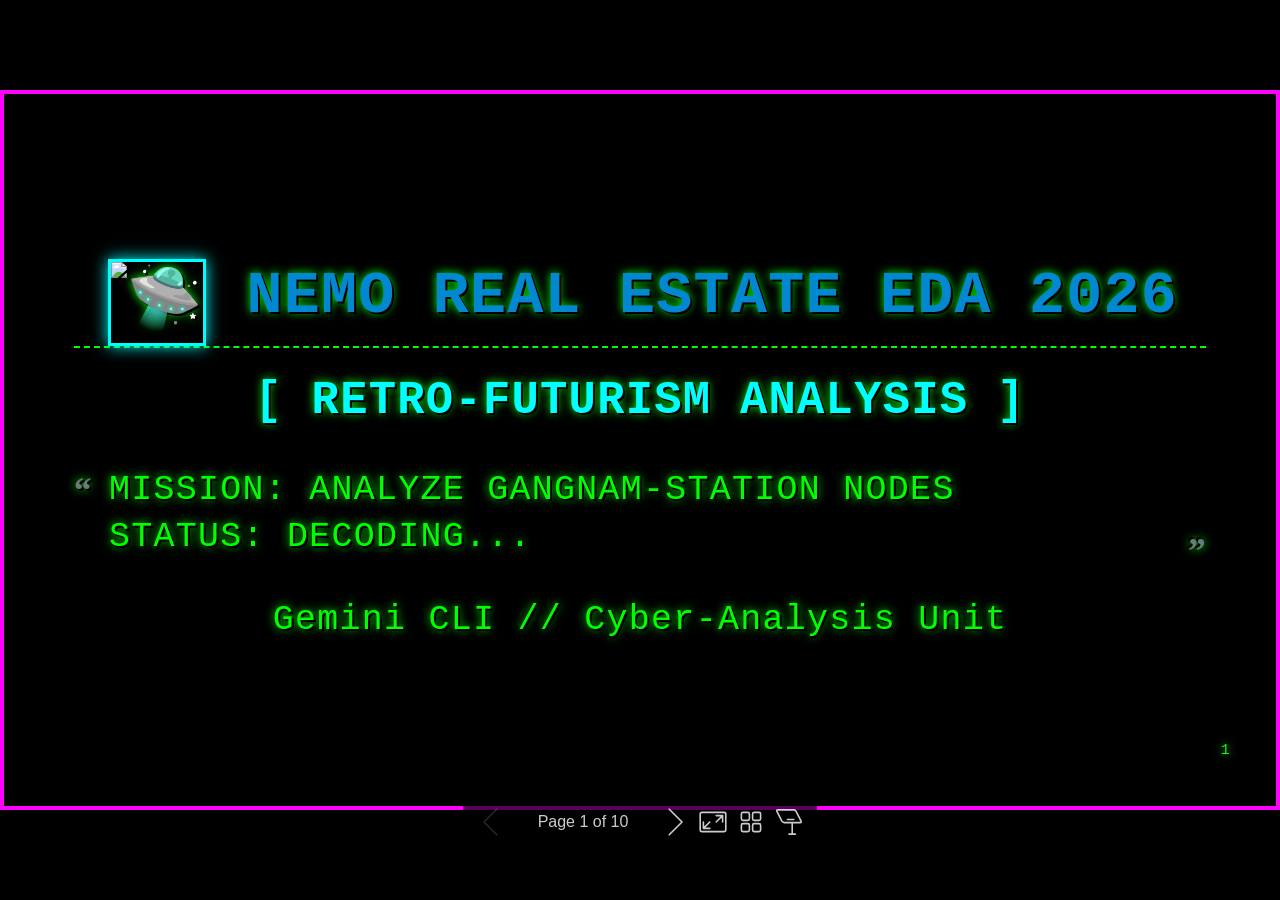
==== commit 4c0a300f: "style: redesign slides with Retro Y2K aesthetic" ====
--- a/index.html
+++ b/index.html
@@ -1,213 +1,633 @@
-<!DOCTYPE html>
-<html lang="ko">
-<head>
-    <meta charset="UTF-8">
-    <meta name="viewport" content="width=device-width, initial-scale=1.0">
-    <title>Nemo Commercial Real Estate Dashboard</title>
-    <link rel="stylesheet" href="dashboard.css">
-</head>
-<body>
-    <div class="container">
-        <header class="animate-fade">
-            <h1>NEMO Real Estate Insights</h1>
-            <p>네모 상업용 부동산 매물 데이터 심층 분석 대시보드</p>
-        </header>
+<!DOCTYPE html><html lang="en-US"><head><title>**🛸 NEMO REAL ESTATE EDA 2026**</title><meta property="og:title" content="**🛸 NEMO REAL ESTATE EDA 2026**"><meta charset="UTF-8"><meta name="viewport" content="width=device-width,height=device-height,initial-scale=1.0"><meta name="apple-mobile-web-app-capable" content="yes"><meta http-equiv="X-UA-Compatible" content="ie=edge"><meta property="og:type" content="website"><meta name="twitter:card" content="summary"><style>@media screen{body[data-bespoke-view=""] .bespoke-marp-parent>.bespoke-marp-osc>button,body[data-bespoke-view=next] .bespoke-marp-parent>.bespoke-marp-osc>button,body[data-bespoke-view=overview] button.bespoke-marp-overview-close,body[data-bespoke-view=presenter] .bespoke-marp-presenter-container .bespoke-marp-presenter-info-container .bespoke-marp-presenter-info-page-area .bespoke-marp-presenter-info-page,body[data-bespoke-view=presenter] .bespoke-marp-presenter-container .bespoke-marp-presenter-info-container button,body[data-bespoke-view=presenter] .bespoke-marp-presenter-container .bespoke-marp-presenter-note-container button{appearance:none;background-color:initial;border:0;color:inherit;cursor:pointer;font-size:inherit;opacity:.8;outline:none;padding:0;transition:opacity .2s linear;-webkit-tap-highlight-color:transparent}body[data-bespoke-view=""] .bespoke-marp-parent>.bespoke-marp-osc>button:disabled,body[data-bespoke-view=next] .bespoke-marp-parent>.bespoke-marp-osc>button:disabled,body[data-bespoke-view=overview] button.bespoke-marp-overview-close:disabled,body[data-bespoke-view=presenter] .bespoke-marp-presenter-container .bespoke-marp-presenter-info-container .bespoke-marp-presenter-info-page-area .bespoke-marp-presenter-info-page:disabled,body[data-bespoke-view=presenter] .bespoke-marp-presenter-container .bespoke-marp-presenter-info-container button:disabled,body[data-bespoke-view=presenter] .bespoke-marp-presenter-container .bespoke-marp-presenter-note-container button:disabled{cursor:not-allowed;opacity:.15!important}body[data-bespoke-view=""] .bespoke-marp-parent>.bespoke-marp-osc>button:hover,body[data-bespoke-view=next] .bespoke-marp-parent>.bespoke-marp-osc>button:hover,body[data-bespoke-view=overview] button.bespoke-marp-overview-close:hover,body[data-bespoke-view=presenter] .bespoke-marp-presenter-container .bespoke-marp-presenter-info-container .bespoke-marp-presenter-info-page-area .bespoke-marp-presenter-info-page:hover,body[data-bespoke-view=presenter] .bespoke-marp-presenter-container .bespoke-marp-presenter-info-container button:hover,body[data-bespoke-view=presenter] .bespoke-marp-presenter-container .bespoke-marp-presenter-note-container button:hover{opacity:1}body[data-bespoke-view=""] .bespoke-marp-parent>.bespoke-marp-osc>button:hover:active,body[data-bespoke-view=next] .bespoke-marp-parent>.bespoke-marp-osc>button:hover:active,body[data-bespoke-view=overview] button.bespoke-marp-overview-close:hover:active,body[data-bespoke-view=presenter] .bespoke-marp-presenter-container .bespoke-marp-presenter-info-container .bespoke-marp-presenter-info-page-area .bespoke-marp-presenter-info-page:hover:active,body[data-bespoke-view=presenter] .bespoke-marp-presenter-container .bespoke-marp-presenter-info-container button:hover:active,body[data-bespoke-view=presenter] .bespoke-marp-presenter-container .bespoke-marp-presenter-note-container button:hover:active{opacity:.6}body[data-bespoke-view=""] .bespoke-marp-parent>.bespoke-marp-osc>button:hover:not(:disabled),body[data-bespoke-view=next] .bespoke-marp-parent>.bespoke-marp-osc>button:hover:not(:disabled),body[data-bespoke-view=overview] button.bespoke-marp-overview-close:hover:not(:disabled),body[data-bespoke-view=presenter] .bespoke-marp-presenter-container .bespoke-marp-presenter-info-container .bespoke-marp-presenter-info-page-area .bespoke-marp-presenter-info-page:hover:not(:disabled),body[data-bespoke-view=presenter] .bespoke-marp-presenter-container .bespoke-marp-presenter-info-container button:hover:not(:disabled),body[data-bespoke-view=presenter] .bespoke-marp-presenter-container .bespoke-marp-presenter-note-container button:hover:not(:disabled){transition:none}body[data-bespoke-view=""] .bespoke-marp-parent>.bespoke-marp-osc>button[data-bespoke-marp-osc=prev],body[data-bespoke-view=next] .bespoke-marp-parent>.bespoke-marp-osc>button[data-bespoke-marp-osc=prev],body[data-bespoke-view=presenter] .bespoke-marp-presenter-container .bespoke-marp-presenter-info-container button.bespoke-marp-presenter-info-page-prev{background:#0000 url("[data-uri]") no-repeat 50%;background-size:contain;overflow:hidden;text-indent:100%;white-space:nowrap}body[data-bespoke-view=""] .bespoke-marp-parent>.bespoke-marp-osc>button[data-bespoke-marp-osc=next],body[data-bespoke-view=next] .bespoke-marp-parent>.bespoke-marp-osc>button[data-bespoke-marp-osc=next],body[data-bespoke-view=presenter] .bespoke-marp-presenter-container .bespoke-marp-presenter-info-container button.bespoke-marp-presenter-info-page-next{background:#0000 url("[data-uri]") no-repeat 50%;background-size:contain;overflow:hidden;text-indent:100%;white-space:nowrap}body[data-bespoke-view=""] .bespoke-marp-parent>.bespoke-marp-osc>button[data-bespoke-marp-osc=fullscreen],body[data-bespoke-view=next] .bespoke-marp-parent>.bespoke-marp-osc>button[data-bespoke-marp-osc=fullscreen]{background:#0000 url("[data-uri]") no-repeat 50%;background-size:contain;overflow:hidden;text-indent:100%;white-space:nowrap}body[data-bespoke-view=""] .bespoke-marp-parent>.bespoke-marp-osc>button.exit[data-bespoke-marp-osc=fullscreen],body[data-bespoke-view=next] .bespoke-marp-parent>.bespoke-marp-osc>button.exit[data-bespoke-marp-osc=fullscreen]{background-image:url("[data-uri]")}body[data-bespoke-view=""] .bespoke-marp-parent>.bespoke-marp-osc>button[data-bespoke-marp-osc=presenter],body[data-bespoke-view=next] .bespoke-marp-parent>.bespoke-marp-osc>button[data-bespoke-marp-osc=presenter]{background:#0000 url("[data-uri]") no-repeat 50%;background-size:contain;overflow:hidden;text-indent:100%;white-space:nowrap}body[data-bespoke-view=overview] button.bespoke-marp-overview-close,body[data-bespoke-view=presenter] .bespoke-marp-presenter-container .bespoke-marp-presenter-note-container button.bespoke-marp-presenter-note-bigger{background:#0000 url("[data-uri]") no-repeat 50%;background-size:contain;overflow:hidden;text-indent:100%;white-space:nowrap}body[data-bespoke-view=presenter] .bespoke-marp-presenter-container .bespoke-marp-presenter-note-container button.bespoke-marp-presenter-note-smaller{background:#0000 url("[data-uri]") no-repeat 50%;background-size:contain;overflow:hidden;text-indent:100%;white-space:nowrap}body[data-bespoke-view=""] .bespoke-marp-parent>.bespoke-marp-osc>button[data-bespoke-marp-osc=overview],body[data-bespoke-view=next] .bespoke-marp-parent>.bespoke-marp-osc>button[data-bespoke-marp-osc=overview]{background:#0000 url("[data-uri]") no-repeat 50%;background-size:contain;overflow:hidden;text-indent:100%;white-space:nowrap}}@keyframes __bespoke_marp_transition_reduced_outgoing__{0%{opacity:1}to{opacity:0}}@keyframes __bespoke_marp_transition_reduced_incoming__{0%{mix-blend-mode:plus-lighter;opacity:0}to{mix-blend-mode:plus-lighter;opacity:1}}.bespoke-marp-note,.bespoke-marp-osc,.bespoke-progress-parent{display:none;transition:none}@media screen{::view-transition-group(*){animation-duration:var(--marp-bespoke-transition-animation-duration,.5s);animation-timing-function:ease}::view-transition-new(*),::view-transition-old(*){animation-delay:0s;animation-direction:var(--marp-bespoke-transition-animation-direction,normal);animation-duration:var(--marp-bespoke-transition-animation-duration,.5s);animation-fill-mode:both;animation-name:var(--marp-bespoke-transition-animation-name,var(--marp-bespoke-transition-animation-name-fallback,__bespoke_marp_transition_no_animation__));mix-blend-mode:normal}::view-transition-old(*){--marp-bespoke-transition-animation-name-fallback:__bespoke_marp_transition_reduced_outgoing__;animation-timing-function:ease}::view-transition-new(*){--marp-bespoke-transition-animation-name-fallback:__bespoke_marp_transition_reduced_incoming__;animation-timing-function:ease}::view-transition-new(root),::view-transition-old(root){animation-timing-function:linear}::view-transition-new(__bespoke_marp_transition_osc__),::view-transition-old(__bespoke_marp_transition_osc__){animation-duration:0s!important;animation-name:__bespoke_marp_transition_osc__!important}::view-transition-new(__bespoke_marp_transition_osc__){opacity:0!important}.bespoke-marp-transition-warming-up::view-transition-group(*),.bespoke-marp-transition-warming-up::view-transition-new(*),.bespoke-marp-transition-warming-up::view-transition-old(*){animation-play-state:paused!important}body,html{height:100%;margin:0}body{background:#000;overflow:hidden}svg.bespoke-marp-slide{content-visibility:hidden;interactivity:inert;opacity:0;pointer-events:none;z-index:-1}svg.bespoke-marp-slide:not(.bespoke-marp-active) *{view-transition-name:none!important}svg.bespoke-marp-slide.bespoke-marp-active{content-visibility:visible;interactivity:auto;opacity:1;pointer-events:auto;z-index:0}svg.bespoke-marp-slide.bespoke-marp-active.bespoke-marp-active-ready *{animation-name:__bespoke_marp__!important}@supports not (content-visibility:hidden){svg.bespoke-marp-slide[data-bespoke-marp-load=hideable]{display:none}svg.bespoke-marp-slide[data-bespoke-marp-load=hideable].bespoke-marp-active{display:block}}}@media screen and (prefers-reduced-motion:reduce){svg.bespoke-marp-slide *{view-transition-name:none!important}}@media screen{[data-bespoke-marp-fragment=inactive]{visibility:hidden}body[data-bespoke-view=""] .bespoke-marp-parent,body[data-bespoke-view=next] .bespoke-marp-parent{inset:0;position:absolute}body[data-bespoke-view=""] .bespoke-marp-parent>.bespoke-marp-osc,body[data-bespoke-view=next] .bespoke-marp-parent>.bespoke-marp-osc{background:#000000a6;border-radius:7px;bottom:50px;color:#fff;contain:paint;display:block;font-family:Helvetica,Arial,sans-serif;font-size:16px;left:50%;line-height:0;opacity:1;padding:12px;position:absolute;touch-action:manipulation;transform:translateX(-50%);transition:opacity .2s linear;-webkit-user-select:none;user-select:none;view-transition-name:__bespoke_marp_transition_osc__;white-space:nowrap;will-change:transform;z-index:1}body[data-bespoke-view=""] .bespoke-marp-parent>.bespoke-marp-osc>:where(*),body[data-bespoke-view=next] .bespoke-marp-parent>.bespoke-marp-osc>:where(*){margin-left:6px}body[data-bespoke-view=""] .bespoke-marp-parent>.bespoke-marp-osc>:where(*):where(:first-child),body[data-bespoke-view=next] .bespoke-marp-parent>.bespoke-marp-osc>:where(*):where(:first-child){margin-left:0}body[data-bespoke-view=""] .bespoke-marp-parent>.bespoke-marp-osc>span,body[data-bespoke-view=next] .bespoke-marp-parent>.bespoke-marp-osc>span{opacity:.8}body[data-bespoke-view=""] .bespoke-marp-parent>.bespoke-marp-osc>span[data-bespoke-marp-osc=page],body[data-bespoke-view=next] .bespoke-marp-parent>.bespoke-marp-osc>span[data-bespoke-marp-osc=page]{display:inline-block;min-width:140px;text-align:center}body[data-bespoke-view=""] .bespoke-marp-parent>.bespoke-marp-osc>button[data-bespoke-marp-osc=fullscreen],body[data-bespoke-view=""] .bespoke-marp-parent>.bespoke-marp-osc>button[data-bespoke-marp-osc=next],body[data-bespoke-view=""] .bespoke-marp-parent>.bespoke-marp-osc>button[data-bespoke-marp-osc=overview],body[data-bespoke-view=""] .bespoke-marp-parent>.bespoke-marp-osc>button[data-bespoke-marp-osc=presenter],body[data-bespoke-view=""] .bespoke-marp-parent>.bespoke-marp-osc>button[data-bespoke-marp-osc=prev],body[data-bespoke-view=next] .bespoke-marp-parent>.bespoke-marp-osc>button[data-bespoke-marp-osc=fullscreen],body[data-bespoke-view=next] .bespoke-marp-parent>.bespoke-marp-osc>button[data-bespoke-marp-osc=next],body[data-bespoke-view=next] .bespoke-marp-parent>.bespoke-marp-osc>button[data-bespoke-marp-osc=overview],body[data-bespoke-view=next] .bespoke-marp-parent>.bespoke-marp-osc>button[data-bespoke-marp-osc=presenter],body[data-bespoke-view=next] .bespoke-marp-parent>.bespoke-marp-osc>button[data-bespoke-marp-osc=prev]{height:32px;line-height:32px;width:32px}body[data-bespoke-view=""] .bespoke-marp-parent.bespoke-marp-inactive,body[data-bespoke-view=next] .bespoke-marp-parent.bespoke-marp-inactive{cursor:none}body[data-bespoke-view=""] .bespoke-marp-parent.bespoke-marp-inactive>.bespoke-marp-osc,body[data-bespoke-view=next] .bespoke-marp-parent.bespoke-marp-inactive>.bespoke-marp-osc{opacity:0;pointer-events:none}body[data-bespoke-view=""] svg.bespoke-marp-slide,body[data-bespoke-view=next] svg.bespoke-marp-slide{height:100%;left:0;position:absolute;top:0;width:100%}body[data-bespoke-view=""] .bespoke-progress-parent{background:#222;display:flex;height:5px;width:100%}body[data-bespoke-view=""] .bespoke-progress-parent+:where(.bespoke-marp-parent){top:5px}body[data-bespoke-view=""] .bespoke-progress-parent .bespoke-progress-bar{background:#0288d1;flex:0 0 0;transition:flex-basis .2s cubic-bezier(0,1,1,1)}body[data-bespoke-view=next]{background:#0000}body[data-bespoke-view=presenter]{background:#161616}body[data-bespoke-view=presenter] .bespoke-marp-presenter-container{display:grid;font-family:Helvetica,Arial,sans-serif;grid-template:"current dragbar next" minmax(140px,1fr) "current dragbar note" 2fr "info    dragbar note" 3em;grid-template-columns:minmax(3px,var(--bespoke-marp-presenter-split-ratio,66%)) 0 minmax(3px,1fr);height:100%;left:0;position:absolute;top:0;width:100%}body[data-bespoke-view=presenter] .bespoke-marp-presenter-container :where(.bespoke-marp-parent){grid-area:current;overflow:hidden;position:relative}body[data-bespoke-view=presenter] .bespoke-marp-presenter-container :where(.bespoke-marp-parent) :where(svg.bespoke-marp-slide){height:calc(100% - 40px);left:20px;pointer-events:none;position:absolute;top:20px;-webkit-user-select:none;user-select:none;width:calc(100% - 40px)}body[data-bespoke-view=presenter] .bespoke-marp-presenter-container :where(.bespoke-marp-parent) :where(svg.bespoke-marp-slide).bespoke-marp-active{filter:drop-shadow(0 3px 10px rgba(0,0,0,.5))}body[data-bespoke-view=presenter] .bespoke-marp-presenter-container .bespoke-marp-presenter-dragbar-container{background:#0288d1;cursor:col-resize;grid-area:dragbar;margin-left:-3px;opacity:0;position:relative;transition:opacity .4s linear .1s;width:6px;z-index:10}body[data-bespoke-view=presenter] .bespoke-marp-presenter-container .bespoke-marp-presenter-dragbar-container:hover{opacity:1}body[data-bespoke-view=presenter] .bespoke-marp-presenter-container .bespoke-marp-presenter-dragbar-container.active{opacity:1;transition-delay:0s}body[data-bespoke-view=presenter] .bespoke-marp-presenter-container .bespoke-marp-presenter-next-container{background:#222;cursor:pointer;display:none;grid-area:next;overflow:hidden;position:relative}body[data-bespoke-view=presenter] .bespoke-marp-presenter-container .bespoke-marp-presenter-next-container.active{display:block}body[data-bespoke-view=presenter] .bespoke-marp-presenter-container .bespoke-marp-presenter-next-container iframe.bespoke-marp-presenter-next{background:#0000;border:0;display:block;filter:drop-shadow(0 3px 10px rgba(0,0,0,.5));height:calc(100% - 40px);left:20px;pointer-events:none;position:absolute;interactivity:inert;top:20px;-webkit-user-select:none;user-select:none;width:calc(100% - 40px)}body[data-bespoke-view=presenter] .bespoke-marp-presenter-container .bespoke-marp-presenter-note-container{background:#222;color:#eee;grid-area:note;position:relative;z-index:1}body[data-bespoke-view=presenter] .bespoke-marp-presenter-container .bespoke-marp-presenter-note-container button{height:1.5em;line-height:1.5em;width:1.5em}body[data-bespoke-view=presenter] .bespoke-marp-presenter-container .bespoke-marp-presenter-note-container .bespoke-marp-presenter-note-wrapper{display:block;inset:0;position:absolute}body[data-bespoke-view=presenter] .bespoke-marp-presenter-container .bespoke-marp-presenter-note-container .bespoke-marp-presenter-note-buttons{background:#000000a6;border-radius:4px;bottom:0;display:flex;gap:4px;margin:12px;opacity:0;padding:6px;pointer-events:none;position:absolute;right:0;transition:opacity .2s linear}body[data-bespoke-view=presenter] .bespoke-marp-presenter-container .bespoke-marp-presenter-note-container .bespoke-marp-presenter-note-buttons:focus-within,body[data-bespoke-view=presenter] .bespoke-marp-presenter-container .bespoke-marp-presenter-note-container .bespoke-marp-presenter-note-wrapper:focus-within+.bespoke-marp-presenter-note-buttons,body[data-bespoke-view=presenter] .bespoke-marp-presenter-container .bespoke-marp-presenter-note-container:hover .bespoke-marp-presenter-note-buttons{opacity:1;pointer-events:auto}body[data-bespoke-view=presenter] .bespoke-marp-presenter-container .bespoke-marp-presenter-note-container .bespoke-marp-note{box-sizing:border-box;font-size:calc(1.1em*var(--bespoke-marp-note-font-scale, 1));height:calc(100% - 40px);margin:20px;overflow:auto;padding-right:3px;white-space:pre-wrap;width:calc(100% - 40px);word-wrap:break-word;scrollbar-color:#eeeeee80 #0000;scrollbar-width:thin}body[data-bespoke-view=presenter] .bespoke-marp-presenter-container .bespoke-marp-presenter-note-container .bespoke-marp-note::-webkit-scrollbar{width:6px}body[data-bespoke-view=presenter] .bespoke-marp-presenter-container .bespoke-marp-presenter-note-container .bespoke-marp-note::-webkit-scrollbar-track{background:#0000}body[data-bespoke-view=presenter] .bespoke-marp-presenter-container .bespoke-marp-presenter-note-container .bespoke-marp-note::-webkit-scrollbar-thumb{background:#eeeeee80;border-radius:6px}body[data-bespoke-view=presenter] .bespoke-marp-presenter-container .bespoke-marp-presenter-note-container .bespoke-marp-note:empty{pointer-events:none}body[data-bespoke-view=presenter] .bespoke-marp-presenter-container .bespoke-marp-presenter-note-container .bespoke-marp-note.active{display:block}body[data-bespoke-view=presenter] .bespoke-marp-presenter-container .bespoke-marp-presenter-note-container .bespoke-marp-note p:first-child{margin-top:0}body[data-bespoke-view=presenter] .bespoke-marp-presenter-container .bespoke-marp-presenter-note-container .bespoke-marp-note p:last-child{margin-bottom:0}body[data-bespoke-view=presenter] .bespoke-marp-presenter-container .bespoke-marp-presenter-info-container{align-items:center;box-sizing:border-box;color:#eee;display:flex;flex-wrap:nowrap;grid-area:info;justify-content:center;overflow:hidden;padding:0 10px}body[data-bespoke-view=presenter] .bespoke-marp-presenter-container .bespoke-marp-presenter-info-container .bespoke-marp-presenter-info-page-area,body[data-bespoke-view=presenter] .bespoke-marp-presenter-container .bespoke-marp-presenter-info-container .bespoke-marp-presenter-info-time,body[data-bespoke-view=presenter] .bespoke-marp-presenter-container .bespoke-marp-presenter-info-container .bespoke-marp-presenter-info-timer{box-sizing:border-box;display:block;padding:0 10px;white-space:nowrap;width:100%}body[data-bespoke-view=presenter] .bespoke-marp-presenter-container .bespoke-marp-presenter-info-container button{height:1.5em;line-height:1.5em;width:1.5em}body[data-bespoke-view=presenter] .bespoke-marp-presenter-container .bespoke-marp-presenter-info-container .bespoke-marp-presenter-info-page-area{order:2;text-align:center}body[data-bespoke-view=presenter] .bespoke-marp-presenter-container .bespoke-marp-presenter-info-container .bespoke-marp-presenter-info-page-area .bespoke-marp-presenter-info-page{display:inline-block;min-width:120px;text-align:center}body[data-bespoke-view=presenter] .bespoke-marp-presenter-container .bespoke-marp-presenter-info-container .bespoke-marp-presenter-info-time{color:#999;order:1;text-align:left}body[data-bespoke-view=presenter] .bespoke-marp-presenter-container .bespoke-marp-presenter-info-container .bespoke-marp-presenter-info-timer{color:#999;order:3;text-align:right}body[data-bespoke-view=presenter] .bespoke-marp-presenter-container .bespoke-marp-presenter-info-container .bespoke-marp-presenter-info-timer:hover{cursor:pointer}body[data-bespoke-view=overview]{background:#161616;overflow:auto}body[data-bespoke-view=overview] [data-bespoke-marp-fragment=inactive]{visibility:visible}body[data-bespoke-view=overview] .bespoke-marp-overview-header{backdrop-filter:blur(4px);background:#222222d9;box-shadow:0 3px 10px #00000080;box-sizing:border-box;display:flex;height:48px;inset:0 0 auto;justify-content:flex-end;padding:10px;position:fixed;z-index:1}body[data-bespoke-view=overview] button.bespoke-marp-overview-close{height:28px;line-height:28px;transform:rotate(45deg);width:28px}body[data-bespoke-view=overview] .bespoke-marp-parent{display:grid;gap:40px;grid-template-columns:repeat(auto-fit,minmax(0,240px));justify-content:space-around;padding:30px}body[data-bespoke-view=overview] .bespoke-marp-parent svg.bespoke-marp-slide{--bov-selected:#0000;--bov-focus:#161616;--bov-focus-outline:#0000;background-image:conic-gradient(#161616 0 0),conic-gradient(var(--bov-focus) 0 0),conic-gradient(var(--bov-focus-outline) 0 0),conic-gradient(var(--bov-selected) 0 0);background-position:5px 5px,3px 3px,2px 2px,0 0;background-repeat:no-repeat;background-size:calc(100% - 10px) calc(100% - 10px),calc(100% - 6px) calc(100% - 6px),calc(100% - 4px) calc(100% - 4px),100% 100%;content-visibility:visible;cursor:pointer;filter:drop-shadow(0 3px 10px rgba(0,0,0,.5));margin:-6px;padding:6px;interactivity:auto;opacity:1;outline:0;pointer-events:auto;scroll-margin-block:30px;width:100%;z-index:0}body[data-bespoke-view=overview] .bespoke-marp-parent svg.bespoke-marp-slide *,body[data-bespoke-view=overview] .bespoke-marp-parent svg.bespoke-marp-slide.bespoke-marp-active *{pointer-events:none;interactivity:inert}body[data-bespoke-view=overview] .bespoke-marp-parent svg.bespoke-marp-slide:active,body[data-bespoke-view=overview] .bespoke-marp-parent svg.bespoke-marp-slide:focus-visible,body[data-bespoke-view=overview] .bespoke-marp-parent svg.bespoke-marp-slide:hover{--bov-focus-outline:#161616}body[data-bespoke-view=overview] .bespoke-marp-parent svg.bespoke-marp-slide:focus-visible,body[data-bespoke-view=overview] .bespoke-marp-parent svg.bespoke-marp-slide:hover{--bov-focus:#999}body[data-bespoke-view=overview] .bespoke-marp-parent svg.bespoke-marp-slide:active{--bov-focus:#eee}body[data-bespoke-view=overview] .bespoke-marp-parent svg.bespoke-marp-slide.bespoke-marp-active{--bov-selected:#0288d1}body[data-bespoke-view=overview]:has(.bespoke-marp-overview-header) .bespoke-marp-parent{padding-top:78px}body[data-bespoke-view=overview]:has(.bespoke-marp-overview-header) .bespoke-marp-parent svg.bespoke-marp-slide{scroll-margin-top:78px}.bespoke-marp-overview{background:#000000a6;inset:0;opacity:0;pointer-events:none;position:fixed;transition:opacity .1s ease;z-index:10}.bespoke-marp-overview iframe{background:#222;border:0;display:block;height:100%;left:0;position:absolute;top:0;width:100%}.bespoke-marp-overview[data-open="1"]{opacity:1;pointer-events:auto}}@media print{.bespoke-marp-overview,.bespoke-marp-presenter-info-container,.bespoke-marp-presenter-next-container,.bespoke-marp-presenter-note-container{display:none}}</style><style>@charset "UTF-8";@import "https://fonts.bunny.net/css?family=Lato:400,900|Roboto+Mono:400,700&display=swap";div#\:\$p > svg > foreignObject > section{width:1280px;height:720px;box-sizing:border-box;overflow:hidden;position:relative;scroll-snap-align:center center;-webkit-text-size-adjust:100%;text-size-adjust:100%}div#\:\$p > svg > foreignObject > section::after{bottom:0;content:attr(data-marpit-pagination);padding:inherit;pointer-events:none;position:absolute;right:0}div#\:\$p > svg > foreignObject > section:not([data-marpit-pagination])::after{display:none}div#\:\$p > svg > foreignObject > section :is(h1, marp-h1){font-size:2em;margin-block:0.67em}div#\:\$p > svg > foreignObject > section video::-webkit-media-controls{will-change:transform}@page {size:1280px 720px;margin:0}@media print{html, body{background-color:#fff;margin:0;page-break-inside:avoid;break-inside:avoid-page}div#\:\$p > svg > foreignObject > section{page-break-before:always;break-before:page}div#\:\$p > svg > foreignObject > section, div#\:\$p > svg > foreignObject > section *{-webkit-print-color-adjust:exact!important;animation-delay:0s!important;animation-duration:0s!important;color-adjust:exact!important;print-color-adjust:exact!important;transition:none!important}div#\:\$p > svg[data-marpit-svg]{display:block;height:100vh;width:100vw}}div#\:\$p > svg > foreignObject > :where(section){container-type:size}div#\:\$p > svg > foreignObject > section img[data-marp-twemoji]{background:transparent;height:1em;margin:0 .05em 0 .1em;vertical-align:-.1em;width:1em}/*!
+ * Marp / Marpit Gaia theme.
+ *
+ * @theme gaia
+ * @author Yuki Hattori
+ *
+ * @auto-scaling true
+ * @size 16:9 1280px 720px
+ * @size 4:3 960px 720px
+ */div#\:\$p > svg > foreignObject > section :is(pre, marp-pre) code.hljs{display:block;overflow-x:auto;padding:1em}div#\:\$p > svg > foreignObject > section code.hljs{padding:3px 5px}div#\:\$p > svg > foreignObject > section .hljs{background:#000;color:#f8f8f8}div#\:\$p > svg > foreignObject > section .hljs-comment,div#\:\$p > svg > foreignObject > section .hljs-quote{color:#aeaeae;font-style:italic}div#\:\$p > svg > foreignObject > section .hljs-keyword,div#\:\$p > svg > foreignObject > section .hljs-selector-tag,div#\:\$p > svg > foreignObject > section .hljs-type{color:#e28964}div#\:\$p > svg > foreignObject > section .hljs-string{color:#65b042}div#\:\$p > svg > foreignObject > section .hljs-subst{color:#daefa3}div#\:\$p > svg > foreignObject > section .hljs-link,div#\:\$p > svg > foreignObject > section .hljs-regexp{color:#e9c062}div#\:\$p > svg > foreignObject > section .hljs-name,div#\:\$p > svg > foreignObject > section .hljs-section,div#\:\$p > svg > foreignObject > section .hljs-tag,div#\:\$p > svg > foreignObject > section .hljs-title{color:#89bdff}div#\:\$p > svg > foreignObject > section .hljs-class .hljs-title,div#\:\$p > svg > foreignObject > section .hljs-doctag,div#\:\$p > svg > foreignObject > section .hljs-title.class_{text-decoration:underline}div#\:\$p > svg > foreignObject > section .hljs-bullet,div#\:\$p > svg > foreignObject > section .hljs-number,div#\:\$p > svg > foreignObject > section .hljs-symbol{color:#3387cc}div#\:\$p > svg > foreignObject > section .hljs-params,div#\:\$p > svg > foreignObject > section .hljs-template-variable,div#\:\$p > svg > foreignObject > section .hljs-variable{color:#3e87e3}div#\:\$p > svg > foreignObject > section .hljs-attribute{color:#cda869}div#\:\$p > svg > foreignObject > section .hljs-meta{color:#8996a8}div#\:\$p > svg > foreignObject > section .hljs-formula{background-color:#0e2231;color:#f8f8f8;font-style:italic}div#\:\$p > svg > foreignObject > section .hljs-addition{background-color:#253b22;color:#f8f8f8}div#\:\$p > svg > foreignObject > section .hljs-deletion{background-color:#420e09;color:#f8f8f8}div#\:\$p > svg > foreignObject > section .hljs-selector-class{color:#9b703f}div#\:\$p > svg > foreignObject > section .hljs-selector-id{color:#8b98ab}div#\:\$p > svg > foreignObject > section .hljs-emphasis{font-style:italic}div#\:\$p > svg > foreignObject > section .hljs-strong{font-weight:700}div#\:\$p > svg > foreignObject > section :is(h1, marp-h1),div#\:\$p > svg > foreignObject > section :is(h2, marp-h2),div#\:\$p > svg > foreignObject > section :is(h3, marp-h3),div#\:\$p > svg > foreignObject > section :is(h4, marp-h4),div#\:\$p > svg > foreignObject > section :is(h5, marp-h5),div#\:\$p > svg > foreignObject > section :is(h6, marp-h6){margin:.5em 0 0}div#\:\$p > svg > foreignObject > section :is(h1, marp-h1) strong,div#\:\$p > svg > foreignObject > section :is(h2, marp-h2) strong,div#\:\$p > svg > foreignObject > section :is(h3, marp-h3) strong,div#\:\$p > svg > foreignObject > section :is(h4, marp-h4) strong,div#\:\$p > svg > foreignObject > section :is(h5, marp-h5) strong,div#\:\$p > svg > foreignObject > section :is(h6, marp-h6) strong{font-weight:inherit}div#\:\$p > svg > foreignObject > section :is(h1, marp-h1)::part(auto-scaling),div#\:\$p > svg > foreignObject > section :is(h2, marp-h2)::part(auto-scaling),div#\:\$p > svg > foreignObject > section :is(h3, marp-h3)::part(auto-scaling),div#\:\$p > svg > foreignObject > section :is(h4, marp-h4)::part(auto-scaling),div#\:\$p > svg > foreignObject > section :is(h5, marp-h5)::part(auto-scaling),div#\:\$p > svg > foreignObject > section :is(h6, marp-h6)::part(auto-scaling){max-height:580px}div#\:\$p > svg > foreignObject > section :is(h1, marp-h1){font-size:1.8em}div#\:\$p > svg > foreignObject > section :is(h2, marp-h2){font-size:1.5em}div#\:\$p > svg > foreignObject > section :is(h3, marp-h3){font-size:1.3em}div#\:\$p > svg > foreignObject > section :is(h4, marp-h4){font-size:1.1em}div#\:\$p > svg > foreignObject > section :is(h5, marp-h5){font-size:1em}div#\:\$p > svg > foreignObject > section :is(h6, marp-h6){font-size:.9em}div#\:\$p > svg > foreignObject > section blockquote,div#\:\$p > svg > foreignObject > section p{margin:1em 0 0}div#\:\$p > svg > foreignObject > section ol>li,div#\:\$p > svg > foreignObject > section ul>li{margin:.3em 0 0}div#\:\$p > svg > foreignObject > section ol>li>p,div#\:\$p > svg > foreignObject > section ul>li>p{margin:.6em 0 0}div#\:\$p > svg > foreignObject > section code{display:inline-block;font-family:Roboto Mono,monospace;font-size:.8em;letter-spacing:0;margin:-.1em .15em;padding:.1em .2em;vertical-align:baseline}div#\:\$p > svg > foreignObject > section :is(pre, marp-pre){display:block;margin:1em 0 0;overflow:visible}div#\:\$p > svg > foreignObject > section :is(pre, marp-pre) code{box-sizing:border-box;font-size:.7em;margin:0;min-width:100%;padding:.5em}div#\:\$p > svg > foreignObject > section :is(pre, marp-pre)::part(auto-scaling){max-height:calc(580px - 1em)}div#\:\$p > svg > foreignObject > section blockquote{margin:1em 0 0;padding:0 1em;position:relative}div#\:\$p > svg > foreignObject > section blockquote:after,div#\:\$p > svg > foreignObject > section blockquote:before{content:"“";display:block;font-family:Times New Roman,serif;font-weight:700;position:absolute}div#\:\$p > svg > foreignObject > section blockquote:before{left:0;top:0}div#\:\$p > svg > foreignObject > section blockquote:after{bottom:0;right:0;transform:rotate(180deg)}div#\:\$p > svg > foreignObject > section blockquote>:first-child{margin-top:0}div#\:\$p > svg > foreignObject > section mark{background:transparent}div#\:\$p > svg > foreignObject > section table{border-collapse:collapse;border-spacing:0;margin:1em 0 0}div#\:\$p > svg > foreignObject > section table td,div#\:\$p > svg > foreignObject > section table th{border-style:solid;border-width:1px;padding:.2em .4em}div#\:\$p > svg > foreignObject > section footer,div#\:\$p > svg > foreignObject > section header,div#\:\$p > svg > foreignObject > section:after{box-sizing:border-box;font-size:66%;height:70px;line-height:50px;overflow:hidden;padding:10px 25px;position:absolute}div#\:\$p > svg > foreignObject > section:after{--marpit-root-font-size:66%}div#\:\$p > svg > foreignObject > section header{top:0}div#\:\$p > svg > foreignObject > section footer,div#\:\$p > svg > foreignObject > section header{left:0;right:0}div#\:\$p > svg > foreignObject > section footer{bottom:0}div#\:\$p > svg > foreignObject > section{--color-background:light-dark(#fff8e1, #455a64);--color-background-stripe:light-dark(
+    rgba(69,90,100,.1),
+    rgba(255,248,225,.1)
+  );--color-foreground:light-dark(#455a64, #fff8e1);--color-dimmed:light-dark(
+    #6a7a7d,
+    #dad8c8
+  );--color-highlight:light-dark(#0288d1, #81d4fa);background-color:var(--color-background);background-image:linear-gradient(135deg, hsla(0,0%,53%,0), hsla(0,0%,53%,.02) 50%, hsla(0,0%,100%,0) 0, hsla(0,0%,100%,.05));color:var(--color-foreground);color-scheme:light;font-family:Lato,Avenir Next,Avenir,Trebuchet MS,Segoe UI,sans-serif;font-size:35px;height:720px;letter-spacing:1.25px;line-height:1.35;overflow-wrap:break-word;padding:70px;width:1280px}div#\:\$p > svg > foreignObject > section{--marpit-root-font-size:35px}div#\:\$p > svg > foreignObject > section:after{bottom:0;font-size:80%;right:0}div#\:\$p > svg > foreignObject > section:after{--marpit-root-font-size:80%}div#\:\$p > svg > foreignObject > section a,div#\:\$p > svg > foreignObject > section mark{color:var(--color-highlight)}div#\:\$p > svg > foreignObject > section code{background:var(--color-dimmed);color:var(--color-background)}div#\:\$p > svg > foreignObject > section :is(h1, marp-h1) strong,div#\:\$p > svg > foreignObject > section :is(h2, marp-h2) strong,div#\:\$p > svg > foreignObject > section :is(h3, marp-h3) strong,div#\:\$p > svg > foreignObject > section :is(h4, marp-h4) strong,div#\:\$p > svg > foreignObject > section :is(h5, marp-h5) strong,div#\:\$p > svg > foreignObject > section :is(h6, marp-h6) strong{color:var(--color-highlight)}div#\:\$p > svg > foreignObject > section :is(pre, marp-pre){background:var(--color-foreground)}div#\:\$p > svg > foreignObject > section :is(pre, marp-pre)>code{background:transparent}div#\:\$p > svg > foreignObject > section blockquote:after,div#\:\$p > svg > foreignObject > section blockquote:before,div#\:\$p > svg > foreignObject > section footer,div#\:\$p > svg > foreignObject > section header,div#\:\$p > svg > foreignObject > section section:after{color:var(--color-dimmed)}div#\:\$p > svg > foreignObject > section table td,div#\:\$p > svg > foreignObject > section table th{border-color:var(--color-foreground)}div#\:\$p > svg > foreignObject > section table thead th{background:var(--color-foreground);color:var(--color-background)}div#\:\$p > svg > foreignObject > section table tbody>tr:nth-child(odd) td,div#\:\$p > svg > foreignObject > section table tbody>tr:nth-child(odd) th{background:var(--color-background-stripe, transparent)}div#\:\$p > svg > foreignObject > section>:first-child,div#\:\$p > svg > foreignObject > section>header:first-child+*{margin-top:0}div#\:\$p > svg > foreignObject > section:where(.invert){color-scheme:dark}div#\:\$p > svg > foreignObject > section:where(.gaia){--color-background:#0288d1;--color-background-stripe:rgba(255,248,225,.1);--color-foreground:#fff8e1;--color-dimmed:#cce2de;--color-highlight:#81d4fa;}div#\:\$p > svg > foreignObject > section:where(.lead){align-items:stretch;flex-flow:column nowrap;place-content:safe center center}div#\:\$p > svg > foreignObject > section:where(.lead) :is(h1, marp-h1),div#\:\$p > svg > foreignObject > section:where(.lead) :is(h2, marp-h2),div#\:\$p > svg > foreignObject > section:where(.lead) :is(h3, marp-h3),div#\:\$p > svg > foreignObject > section:where(.lead) :is(h4, marp-h4),div#\:\$p > svg > foreignObject > section:where(.lead) :is(h5, marp-h5),div#\:\$p > svg > foreignObject > section:where(.lead) :is(h6, marp-h6){text-align:center}div#\:\$p > svg > foreignObject > section:where(.lead) p{text-align:center}div#\:\$p > svg > foreignObject > section:where(.lead) blockquote>:is(h1, marp-h1),div#\:\$p > svg > foreignObject > section:where(.lead) blockquote>:is(h2, marp-h2),div#\:\$p > svg > foreignObject > section:where(.lead) blockquote>:is(h3, marp-h3),div#\:\$p > svg > foreignObject > section:where(.lead) blockquote>:is(h4, marp-h4),div#\:\$p > svg > foreignObject > section:where(.lead) blockquote>:is(h5, marp-h5),div#\:\$p > svg > foreignObject > section:where(.lead) blockquote>:is(h6, marp-h6),div#\:\$p > svg > foreignObject > section:where(.lead) blockquote>p{text-align:left}div#\:\$p > svg > foreignObject > section:where(.lead) ol>li>p,div#\:\$p > svg > foreignObject > section:where(.lead) ul>li>p{text-align:left}div#\:\$p > svg > foreignObject > section:where(.lead) table{margin-left:auto;margin-right:auto}div#\:\$p > svg > foreignObject > section{font-family:'Courier New', Courier, monospace;background:radial-gradient(circle, #2a0035 0%, #000000 100%);border:4px solid #FF00FF;text-shadow:2px 2px #000000, 0 0 10px #00FF00}div#\:\$p > svg > foreignObject > section :is(h1, marp-h1){color:#FF00FF;text-transform:uppercase;font-size:60px;border-bottom:2px dashed #00FF00}div#\:\$p > svg > foreignObject > section :is(h2, marp-h2), div#\:\$p > svg > foreignObject > section :is(h3, marp-h3){color:#00FFFF}div#\:\$p > svg > foreignObject > section footer{color:#FF00FF}div#\:\$p > svg > foreignObject > section::after{position:absolute;bottom:20px;right:20px;font-size:15px;color:#00FF00}div#\:\$p > svg > foreignObject > section::after{--marpit-root-font-size: 15px}div#\:\$p > svg > foreignObject > section img{width:450px;border:3px solid #00FFFF;box-shadow:0 0 15px #00FFFF}div#\:\$p > svg > foreignObject > section[data-marpit-advanced-background="background"]{columns:initial!important;display:block!important;padding:0!important}div#\:\$p > svg > foreignObject > section[data-marpit-advanced-background="background"]::before, div#\:\$p > svg > foreignObject > section[data-marpit-advanced-background="background"]::after, div#\:\$p > svg > foreignObject > section[data-marpit-advanced-background="content"]::before, div#\:\$p > svg > foreignObject > section[data-marpit-advanced-background="content"]::after{display:none!important}div#\:\$p > svg > foreignObject > section[data-marpit-advanced-background="background"] > div[data-marpit-advanced-background-container]{all:initial;display:flex;flex-direction:row;height:100%;overflow:hidden;width:100%}div#\:\$p > svg > foreignObject > section[data-marpit-advanced-background="background"] > div[data-marpit-advanced-background-container][data-marpit-advanced-background-direction="vertical"]{flex-direction:column}div#\:\$p > svg > foreignObject > section[data-marpit-advanced-background="background"][data-marpit-advanced-background-split] > div[data-marpit-advanced-background-container]{width:var(--marpit-advanced-background-split, 50%)}div#\:\$p > svg > foreignObject > section[data-marpit-advanced-background="background"][data-marpit-advanced-background-split="right"] > div[data-marpit-advanced-background-container]{margin-left:calc(100% - var(--marpit-advanced-background-split, 50%))}div#\:\$p > svg > foreignObject > section[data-marpit-advanced-background="background"] > div[data-marpit-advanced-background-container] > figure{all:initial;background-position:center;background-repeat:no-repeat;background-size:cover;flex:auto;margin:0}div#\:\$p > svg > foreignObject > section[data-marpit-advanced-background="background"] > div[data-marpit-advanced-background-container] > figure > figcaption{position:absolute;border:0;clip:rect(0, 0, 0, 0);height:1px;margin:-1px;overflow:hidden;padding:0;white-space:nowrap;width:1px}div#\:\$p > svg > foreignObject > section[data-marpit-advanced-background="content"], div#\:\$p > svg > foreignObject > section[data-marpit-advanced-background="pseudo"]{background:transparent!important}div#\:\$p > svg > foreignObject > section[data-marpit-advanced-background="pseudo"], div#\:\$p > svg[data-marpit-svg] > foreignObject[data-marpit-advanced-background="pseudo"]{pointer-events:none!important}div#\:\$p > svg > foreignObject > section[data-marpit-advanced-background-split]{width:100%;height:100%}
+</style></head><body><div class="bespoke-marp-osc"><button data-bespoke-marp-osc="prev" tabindex="-1" title="Previous slide">Previous slide</button><span data-bespoke-marp-osc="page"></span><button data-bespoke-marp-osc="next" tabindex="-1" title="Next slide">Next slide</button><button data-bespoke-marp-osc="fullscreen" tabindex="-1" title="Toggle fullscreen (f)">Toggle fullscreen</button><button data-bespoke-marp-osc="overview" tabindex="-1" title="Toggle overview view (o)">Toggle overview view</button><button data-bespoke-marp-osc="presenter" tabindex="-1" title="Open presenter view (p)">Open presenter view</button></div><div id=":$p"><svg data-marpit-svg="" viewBox="0 0 1280 720"><foreignObject width="1280" height="720"><section id="1" data-paginate="true" data-background-color="#000000" data-color="#00FF00" data-class="lead" data-theme="gaia" data-style="section {
+  font-family: 'Courier New', Courier, monospace;
+  background: radial-gradient(circle, #2a0035 0%, #000000 100%);
+  border: 4px solid #FF00FF;
+  text-shadow: 2px 2px #000000, 0 0 10px #00FF00;
+}
+h1 {
+  color: #FF00FF;
+  text-transform: uppercase;
+  font-size: 60px;
+  border-bottom: 2px dashed #00FF00;
+}
+h2, h3 {
+  color: #00FFFF;
+}
+footer {
+  color: #FF00FF;
+}
+section::after {
+  content: &quot; [ SYSTEM: READY ] &quot;;
+  position: absolute;
+  bottom: 20px;
+  right: 20px;
+  font-size: 15px;
+  color: #00FF00;
+}
+" lang="en-US" class="lead" data-marpit-pagination="1" style="--paginate:true;--background-color:#000000;--color:#00FF00;--class:lead;--theme:gaia;--style:section {
+  font-family: 'Courier New', Courier, monospace;
+  background: radial-gradient(circle, #2a0035 0%, #000000 100%);
+  border: 4px solid #FF00FF;
+  text-shadow: 2px 2px #000000, 0 0 10px #00FF00;
+}
+h1 {
+  color: #FF00FF;
+  text-transform: uppercase;
+  font-size: 60px;
+  border-bottom: 2px dashed #00FF00;
+}
+h2, h3 {
+  color: #00FFFF;
+}
+footer {
+  color: #FF00FF;
+}
+section::after {
+  content: &quot; [ SYSTEM: READY ] &quot;;
+  position: absolute;
+  bottom: 20px;
+  right: 20px;
+  font-size: 15px;
+  color: #00FF00;
+}
+;color:#00FF00;background-color:#000000;background-image:none;" data-marpit-pagination-total="10">
+<h1 id="%F0%9F%9B%B8-nemo-real-estate-eda-2026"><strong><img class="emoji" draggable="false" alt="🛸" src="https://cdn.jsdelivr.net/gh/jdecked/twemoji@17.0.2/assets/svg/1f6f8.svg" data-marp-twemoji=""/> NEMO REAL ESTATE EDA 2026</strong></h1>
+<h3 id="retro-futurism-analysis-">[ RETRO-FUTURISM ANALYSIS ]</h3>
+<blockquote>
+<p>MISSION: ANALYZE GANGNAM-STATION NODES<br />
+STATUS: DECODING...</p>
+</blockquote>
+<p>Gemini CLI // Cyber-Analysis Unit</p>
+</section>
+</foreignObject></svg><svg data-marpit-svg="" viewBox="0 0 1280 720"><foreignObject width="1280" height="720"><section id="2" data-paginate="true" data-background-color="#000000" data-color="#00FF00" data-theme="gaia" data-style="section {
+  font-family: 'Courier New', Courier, monospace;
+  background: radial-gradient(circle, #2a0035 0%, #000000 100%);
+  border: 4px solid #FF00FF;
+  text-shadow: 2px 2px #000000, 0 0 10px #00FF00;
+}
+h1 {
+  color: #FF00FF;
+  text-transform: uppercase;
+  font-size: 60px;
+  border-bottom: 2px dashed #00FF00;
+}
+h2, h3 {
+  color: #00FFFF;
+}
+footer {
+  color: #FF00FF;
+}
+section::after {
+  content: &quot; [ SYSTEM: READY ] &quot;;
+  position: absolute;
+  bottom: 20px;
+  right: 20px;
+  font-size: 15px;
+  color: #00FF00;
+}
+" lang="en-US" data-marpit-pagination="2" style="--paginate:true;--background-color:#000000;--color:#00FF00;--theme:gaia;--style:section {
+  font-family: 'Courier New', Courier, monospace;
+  background: radial-gradient(circle, #2a0035 0%, #000000 100%);
+  border: 4px solid #FF00FF;
+  text-shadow: 2px 2px #000000, 0 0 10px #00FF00;
+}
+h1 {
+  color: #FF00FF;
+  text-transform: uppercase;
+  font-size: 60px;
+  border-bottom: 2px dashed #00FF00;
+}
+h2, h3 {
+  color: #00FFFF;
+}
+footer {
+  color: #FF00FF;
+}
+section::after {
+  content: &quot; [ SYSTEM: READY ] &quot;;
+  position: absolute;
+  bottom: 20px;
+  right: 20px;
+  font-size: 15px;
+  color: #00FF00;
+}
+;color:#00FF00;background-color:#000000;background-image:none;" data-marpit-pagination-total="10">
+<h2 id="1-database-overview"><strong>1. DATABASE OVERVIEW</strong></h2>
+<ul>
+<li><strong>DATASET</strong>: NEMO HYPER-PLATFORM</li>
+<li><strong>NODES</strong>: 673 ENTRIES FOUND</li>
+<li><strong>VARS</strong>: 40 DIMENSIONS</li>
+<li><strong>TARGET</strong>: DEPOSIT / RENT / PREMIUM</li>
+<li><strong>LOCATION</strong>: GANGNAM-YEOKSAM QUADRANT</li>
+</ul>
+</section>
+</foreignObject></svg><svg data-marpit-svg="" viewBox="0 0 1280 720"><foreignObject width="1280" height="720"><section id="3" data-paginate="true" data-background-color="#000000" data-color="#00FF00" data-theme="gaia" data-style="section {
+  font-family: 'Courier New', Courier, monospace;
+  background: radial-gradient(circle, #2a0035 0%, #000000 100%);
+  border: 4px solid #FF00FF;
+  text-shadow: 2px 2px #000000, 0 0 10px #00FF00;
+}
+h1 {
+  color: #FF00FF;
+  text-transform: uppercase;
+  font-size: 60px;
+  border-bottom: 2px dashed #00FF00;
+}
+h2, h3 {
+  color: #00FFFF;
+}
+footer {
+  color: #FF00FF;
+}
+section::after {
+  content: &quot; [ SYSTEM: READY ] &quot;;
+  position: absolute;
+  bottom: 20px;
+  right: 20px;
+  font-size: 15px;
+  color: #00FF00;
+}
+" lang="en-US" data-marpit-pagination="3" style="--paginate:true;--background-color:#000000;--color:#00FF00;--theme:gaia;--style:section {
+  font-family: 'Courier New', Courier, monospace;
+  background: radial-gradient(circle, #2a0035 0%, #000000 100%);
+  border: 4px solid #FF00FF;
+  text-shadow: 2px 2px #000000, 0 0 10px #00FF00;
+}
+h1 {
+  color: #FF00FF;
+  text-transform: uppercase;
+  font-size: 60px;
+  border-bottom: 2px dashed #00FF00;
+}
+h2, h3 {
+  color: #00FFFF;
+}
+footer {
+  color: #FF00FF;
+}
+section::after {
+  content: &quot; [ SYSTEM: READY ] &quot;;
+  position: absolute;
+  bottom: 20px;
+  right: 20px;
+  font-size: 15px;
+  color: #00FF00;
+}
+;color:#00FF00;background-color:#000000;background-image:none;" data-marpit-pagination-total="10">
+<h2 id="2-business-sector-logs"><strong>2. BUSINESS SECTOR LOGS</strong></h2>
+<ul>
+<li><strong>PRIMARY</strong>: 'OTHERS' (48.3%) &gt;&gt; F&amp;B &gt;&gt; SERVICE</li>
+<li><strong>SUB-NODES</strong>: CAFE / MULTI-USE / STARTUP-HUB</li>
+<li><strong>ANALYSIS</strong>:
+<ul>
+<li>HIGH FLEXIBILITY IN SPACE USAGE</li>
+<li>CAFE CLUSTERING DETECTED</li>
+</ul>
+</li>
+</ul>
+</section>
+</foreignObject></svg><svg data-marpit-svg="" viewBox="0 0 1280 720"><foreignObject width="1280" height="720"><section id="4" data-paginate="true" data-background-color="#000000" data-color="#00FF00" data-theme="gaia" data-style="section {
+  font-family: 'Courier New', Courier, monospace;
+  background: radial-gradient(circle, #2a0035 0%, #000000 100%);
+  border: 4px solid #FF00FF;
+  text-shadow: 2px 2px #000000, 0 0 10px #00FF00;
+}
+h1 {
+  color: #FF00FF;
+  text-transform: uppercase;
+  font-size: 60px;
+  border-bottom: 2px dashed #00FF00;
+}
+h2, h3 {
+  color: #00FFFF;
+}
+footer {
+  color: #FF00FF;
+}
+section::after {
+  content: &quot; [ SYSTEM: READY ] &quot;;
+  position: absolute;
+  bottom: 20px;
+  right: 20px;
+  font-size: 15px;
+  color: #00FF00;
+}
+" lang="en-US" data-marpit-pagination="4" style="--paginate:true;--background-color:#000000;--color:#00FF00;--theme:gaia;--style:section {
+  font-family: 'Courier New', Courier, monospace;
+  background: radial-gradient(circle, #2a0035 0%, #000000 100%);
+  border: 4px solid #FF00FF;
+  text-shadow: 2px 2px #000000, 0 0 10px #00FF00;
+}
+h1 {
+  color: #FF00FF;
+  text-transform: uppercase;
+  font-size: 60px;
+  border-bottom: 2px dashed #00FF00;
+}
+h2, h3 {
+  color: #00FFFF;
+}
+footer {
+  color: #FF00FF;
+}
+section::after {
+  content: &quot; [ SYSTEM: READY ] &quot;;
+  position: absolute;
+  bottom: 20px;
+  right: 20px;
+  font-size: 15px;
+  color: #00FF00;
+}
+;color:#00FF00;background-color:#000000;background-image:none;" data-marpit-pagination-total="10">
+<h2 id="3-price-type--sector-freq"><strong>3. PRICE TYPE &amp; SECTOR FREQ</strong></h2>
 
-        <!-- Summary Statistics -->
-        <section class="summary-grid animate-fade">
-            <div class="summary-card">
-                <h3>전체 매물 수</h3>
-                <div class="value">673<span class="unit">건</span></div>
-            </div>
-            <div class="summary-card">
-                <h3>평균 보증금</h3>
-                <div class="value">68,955<span class="unit">원</span></div>
-            </div>
-            <div class="summary-card">
-                <h3>평균 월세</h3>
-                <div class="value">5,346<span class="unit">원</span></div>
-            </div>
-            <div class="summary-card">
-                <h3>최고 인기 업종</h3>
-                <div class="value">카페 / 커피</div>
-            </div>
-        </section>
-
-        <!-- Price Analysis -->
-        <section class="viz-section animate-fade">
-            <h2>Price Architecture</h2>
-            <div class="viz-grid">
-                <div class="viz-card">
-                    <div class="viz-image-wrapper">
-                        <img src="images/price_type_dist.png" alt="가격 유형 분포">
-                    </div>
-                    <div class="viz-content">
-                        <h3>시장 가격 체계 분포</h3>
-                        <p>상업용 부동산 시장은 월세 중심의 임대차 계약이 99% 이상을 차지하며, 매매 시장은 극도의 희소성을 보입니다. 이는 자산 소유보다 운영 효율성 중심의 시장임을 시사합니다.</p>
-                    </div>
-                </div>
-                <div class="viz-card">
-                    <div class="viz-image-wrapper">
-                        <img src="images/rent_dist.png" alt="월세 분포">
-                    </div>
-                    <div class="viz-content">
-                        <h3>월세 임대료 밀집도</h3>
-                        <p>평균 500만 원 내외의 구간에 가장 많은 매물이 포진해 있습니다. 이는 해당 지역 입점 업체들의 표준적인 운영 비용 기준점이 됩니다.</p>
-                    </div>
-                </div>
-                <div class="viz-card">
-                    <div class="viz-image-wrapper">
-                        <img src="images/deposit_dist.png" alt="보증금 분포">
-                    </div>
-                    <div class="viz-content">
-                        <h3>보증금 자본 규모 분석</h3>
-                        <p>대다수의 매물이 1억 미만 구간에 밀집되어 있으나, 고가 구간에도 지속적인 분포가 나타나 자본 규모에 따른 시장 양극화를 보여줍니다.</p>
-                    </div>
-                </div>
-                <div class="viz-card">
-                    <div class="viz-image-wrapper">
-                        <img src="images/premium_dist.png" alt="권리금 분포">
-                    </div>
-                    <div class="viz-content">
-                        <h3>권리금 및 영업 가치</h3>
-                        <p>권리금 평균이 보증금 평균을 상회하는 경우가 빈번하며, 이는 기존 상권의 인지도와 시설 가치가 매우 높게 평가받고 있음을 의미합니다.</p>
-                    </div>
-                </div>
-            </div>
-        </section>
-
-        <!-- Business & Category -->
-        <section class="viz-section animate-fade">
-            <h2>Business Ecosystem</h2>
-            <div class="viz-grid">
-                <div class="viz-card">
-                    <div class="viz-image-wrapper">
-                        <img src="images/biz_large_freq.png" alt="업종 대분류">
-                    </div>
-                    <div class="viz-content">
-                        <h3>업종 대분류 생태계</h3>
-                        <p>기타업종(오피스 등)과 F&B 업종이 시장의 주축을 이룹니다. 직장인 배후 수요를 타겟으로 한 서비스 및 먹거리 인프라가 견고합니다.</p>
-                    </div>
-                </div>
-                <div class="viz-card">
-                    <div class="viz-image-wrapper">
-                        <img src="images/biz_middle_freq.png" alt="업종 중분류">
-                    </div>
-                    <div class="viz-content">
-                        <h3>세부 창업 트렌드</h3>
-                        <p>커피점/카페와 한식점의 강세가 뚜렷하며, 최근에는 팝업스토어나 스튜디오 용도의 다용도 점포 공급이 증가하는 추세입니다.</p>
-                    </div>
-                </div>
-                <div class="viz-card">
-                    <div class="viz-image-wrapper">
-                        <img src="images/rent_by_biz.png" alt="업종별 월세">
-                    </div>
-                    <div class="viz-content">
-                        <h3>업종별 지불 능력 비교</h3>
-                        <p>주류점과 일반음식점의 상위 임대료 구간이 높게 형성되어 있습니다. 이는 업종별 객단가와 수익 구조가 임대료 지불 능력과 직결됨을 보여줍니다.</p>
-                    </div>
-                </div>
-                <div class="viz-card">
-                    <div class="viz-image-wrapper">
-                        <img src="images/area_price_by_floor.png" alt="층별 평당가">
-                    </div>
-                    <div class="viz-content">
-                        <h3>수직적 공간 가치 평가</h3>
-                        <p>1층의 가치가 높지만, 루프탑이나 지하 스튜디오 등 특화 공간의 경우 층수를 뛰어넘는 평당 가치를 창출하고 있습니다.</p>
-                    </div>
-                </div>
-            </div>
-        </section>
-
-        <!-- Correlation & Engagement -->
-        <section class="viz-section animate-fade">
-            <h2>Market Dynamics</h2>
-            <div class="viz-grid">
-                <div class="viz-card">
-                    <div class="viz-image-wrapper">
-                        <img src="images/size_rent_scatter.png" alt="면적 대비 월세">
-                    </div>
-                    <div class="viz-content">
-                        <h3>면적 효율성 분석</h3>
-                        <p>면적과 임대료는 강한 양의 상관관계를 보입니다. 대형 매물일수록 건물 상태와 주차 편의성 등에 따른 가격 분산이 크게 나타납니다.</p>
-                    </div>
-                </div>
-                <div class="viz-card">
-                    <div class="viz-image-wrapper">
-                        <img src="images/view_fav_reg.png" alt="조회수 대비 찜">
-                    </div>
-                    <div class="viz-content">
-                        <h3>사용자 관심도 및 전환율</h3>
-                        <p>단순 조회수보다 '찜'으로 이어지는 매력도가 중요합니다. 가격 조건과 시각적 정보가 우수한 매물이 높은 전환율을 기록합니다.</p>
-                    </div>
-                </div>
-                <div class="viz-card">
-                    <div class="viz-image-wrapper">
-                        <img src="images/size_deposit_scatter.png" alt="면적 대비 보증금">
-                    </div>
-                    <div class="viz-content">
-                        <h3>입지 가치 vs 공간 규모</h3>
-                        <p>소형 면적임에도 높은 보증금을 형성하는 매물들은 '입지'의 힘을 증명합니다. 면적 한계를 뛰어넘는 역세권 프리미엄이 존재합니다.</p>
-                    </div>
-                </div>
-                <div class="viz-card">
-                    <div class="viz-image-wrapper">
-                        <img src="images/keyword_tfidf.png" alt="TF-IDF 키워드">
-                    </div>
-                    <div class="viz-content">
-                        <h3>핵심 마케팅 키워드</h3>
-                        <p>역세권, 인테리어 완비, 무권리 등이 시장의 주요 셀링 포인트입니다. 소비자들은 비용 절감과 즉시 영업 가능 여부에 민감하게 반응합니다.</p>
-                    </div>
-                </div>
-            </div>
-        </section>
-
-        <!-- Keyword Cloud -->
-        <section class="keyword-section animate-fade">
-            <h2>Market Hot Keywords</h2>
-            <div class="keyword-grid">
-                <span class="keyword-tag">#역삼동</span>
-                <span class="keyword-tag">#강남역</span>
-                <span class="keyword-tag">#역세권</span>
-                <span class="keyword-tag">#인테리어완비</span>
-                <span class="keyword-tag">#무권리</span>
-                <span class="keyword-tag">#초역세권</span>
-                <span class="keyword-tag">#상가임대</span>
-                <span class="keyword-tag">#카페창업</span>
-                <span class="keyword-tag">#오피스상권</span>
-                <span class="keyword-tag">#유동인구최고</span>
-                <span class="keyword-tag">#깔끔한사무실</span>
-                <span class="keyword-tag">#신논현역</span>
-            </div>
-        </section>
-
-        <footer>
-            <p>&copy; 2026 Nemo Real Estate Data Analysis Project. All rights reserved.</p>
-            <p style="margin-top: 0.5rem; font-size: 0.8rem;">Analyzed by Antigravity AI Engine</p>
-        </footer>
-    </div>
-
-    <script>
-        // Simple Intersection Observer for fade-in effect
-        const observerOptions = {
-            threshold: 0.1
-        };
-
-        const observer = new IntersectionObserver((entries) => {
-            entries.forEach(entry => {
-                if (entry.isIntersecting) {
-                    entry.target.style.opacity = "1";
-                    entry.target.style.transform = "translateY(0)";
-                }
-            });
-        }, observerOptions);
-
-        document.querySelectorAll('.animate-fade').forEach(el => {
-            el.style.opacity = "0";
-            el.style.transform = "translateY(20px)";
-            el.style.transition = "all 0.8s ease-out";
-            observer.observe(el);
-        });
-    </script>
-</body>
-</html>
+<p><img src="../images/price_type_dist.png" alt="가격 유형" /> <img src="../images/biz_large_freq.png" alt="업종 빈도" /></p>
+<ul>
+<li><strong>MODE</strong>: RENTAL ONLY (&gt;99%)</li>
+<li><strong>TRIANGLE</strong>: OTHERS / FOOD / SERVICE</li>
+</ul>
+</section>
+</foreignObject></svg><svg data-marpit-svg="" viewBox="0 0 1280 720"><foreignObject width="1280" height="720"><section id="5" data-paginate="true" data-background-color="#000000" data-color="#00FF00" data-theme="gaia" data-style="section {
+  font-family: 'Courier New', Courier, monospace;
+  background: radial-gradient(circle, #2a0035 0%, #000000 100%);
+  border: 4px solid #FF00FF;
+  text-shadow: 2px 2px #000000, 0 0 10px #00FF00;
+}
+h1 {
+  color: #FF00FF;
+  text-transform: uppercase;
+  font-size: 60px;
+  border-bottom: 2px dashed #00FF00;
+}
+h2, h3 {
+  color: #00FFFF;
+}
+footer {
+  color: #FF00FF;
+}
+section::after {
+  content: &quot; [ SYSTEM: READY ] &quot;;
+  position: absolute;
+  bottom: 20px;
+  right: 20px;
+  font-size: 15px;
+  color: #00FF00;
+}
+" lang="en-US" data-marpit-pagination="5" style="--paginate:true;--background-color:#000000;--color:#00FF00;--theme:gaia;--style:section {
+  font-family: 'Courier New', Courier, monospace;
+  background: radial-gradient(circle, #2a0035 0%, #000000 100%);
+  border: 4px solid #FF00FF;
+  text-shadow: 2px 2px #000000, 0 0 10px #00FF00;
+}
+h1 {
+  color: #FF00FF;
+  text-transform: uppercase;
+  font-size: 60px;
+  border-bottom: 2px dashed #00FF00;
+}
+h2, h3 {
+  color: #00FFFF;
+}
+footer {
+  color: #FF00FF;
+}
+section::after {
+  content: &quot; [ SYSTEM: READY ] &quot;;
+  position: absolute;
+  bottom: 20px;
+  right: 20px;
+  font-size: 15px;
+  color: #00FF00;
+}
+;color:#00FF00;background-color:#000000;background-image:none;" data-marpit-pagination-total="10">
+<h2 id="4-deposit--rent-matrix"><strong>4. DEPOSIT &amp; RENT MATRIX</strong></h2>
+<p><img src="../images/deposit_dist.png" alt="보증금" /> <img src="../images/rent_dist.png" alt="월세" /></p>
+<ul>
+<li><strong>CONCENTRATION</strong>: &lt; 100M DEPOSIT / 5M RENT</li>
+<li><strong>CORRELATION</strong>: <strong>0.948</strong> (ULTRA-STABLE)</li>
+</ul>
+</section>
+</foreignObject></svg><svg data-marpit-svg="" viewBox="0 0 1280 720"><foreignObject width="1280" height="720"><section id="6" data-paginate="true" data-background-color="#000000" data-color="#00FF00" data-theme="gaia" data-style="section {
+  font-family: 'Courier New', Courier, monospace;
+  background: radial-gradient(circle, #2a0035 0%, #000000 100%);
+  border: 4px solid #FF00FF;
+  text-shadow: 2px 2px #000000, 0 0 10px #00FF00;
+}
+h1 {
+  color: #FF00FF;
+  text-transform: uppercase;
+  font-size: 60px;
+  border-bottom: 2px dashed #00FF00;
+}
+h2, h3 {
+  color: #00FFFF;
+}
+footer {
+  color: #FF00FF;
+}
+section::after {
+  content: &quot; [ SYSTEM: READY ] &quot;;
+  position: absolute;
+  bottom: 20px;
+  right: 20px;
+  font-size: 15px;
+  color: #00FF00;
+}
+" lang="en-US" data-marpit-pagination="6" style="--paginate:true;--background-color:#000000;--color:#00FF00;--theme:gaia;--style:section {
+  font-family: 'Courier New', Courier, monospace;
+  background: radial-gradient(circle, #2a0035 0%, #000000 100%);
+  border: 4px solid #FF00FF;
+  text-shadow: 2px 2px #000000, 0 0 10px #00FF00;
+}
+h1 {
+  color: #FF00FF;
+  text-transform: uppercase;
+  font-size: 60px;
+  border-bottom: 2px dashed #00FF00;
+}
+h2, h3 {
+  color: #00FFFF;
+}
+footer {
+  color: #FF00FF;
+}
+section::after {
+  content: &quot; [ SYSTEM: READY ] &quot;;
+  position: absolute;
+  bottom: 20px;
+  right: 20px;
+  font-size: 15px;
+  color: #00FF00;
+}
+;color:#00FF00;background-color:#000000;background-image:none;" data-marpit-pagination-total="10">
+<h2 id="5-premium--space-ratio"><strong>5. PREMIUM &amp; SPACE RATIO</strong></h2>
+<p><img src="../images/premium_dist.png" alt="권리금" /> <img src="../images/size_rent_scatter.png" alt="면적대비 월세" /></p>
+<ul>
+<li><strong>VALUATION</strong>: PREMIUM AVG &gt; DEPOSIT AVG</li>
+<li><strong>ANOMALY</strong>: HIGH RENT IN SMALL NODES (LOCATION VALUE)</li>
+</ul>
+</section>
+</foreignObject></svg><svg data-marpit-svg="" viewBox="0 0 1280 720"><foreignObject width="1280" height="720"><section id="7" data-paginate="true" data-background-color="#000000" data-color="#00FF00" data-theme="gaia" data-style="section {
+  font-family: 'Courier New', Courier, monospace;
+  background: radial-gradient(circle, #2a0035 0%, #000000 100%);
+  border: 4px solid #FF00FF;
+  text-shadow: 2px 2px #000000, 0 0 10px #00FF00;
+}
+h1 {
+  color: #FF00FF;
+  text-transform: uppercase;
+  font-size: 60px;
+  border-bottom: 2px dashed #00FF00;
+}
+h2, h3 {
+  color: #00FFFF;
+}
+footer {
+  color: #FF00FF;
+}
+section::after {
+  content: &quot; [ SYSTEM: READY ] &quot;;
+  position: absolute;
+  bottom: 20px;
+  right: 20px;
+  font-size: 15px;
+  color: #00FF00;
+}
+" lang="en-US" data-marpit-pagination="7" style="--paginate:true;--background-color:#000000;--color:#00FF00;--theme:gaia;--style:section {
+  font-family: 'Courier New', Courier, monospace;
+  background: radial-gradient(circle, #2a0035 0%, #000000 100%);
+  border: 4px solid #FF00FF;
+  text-shadow: 2px 2px #000000, 0 0 10px #00FF00;
+}
+h1 {
+  color: #FF00FF;
+  text-transform: uppercase;
+  font-size: 60px;
+  border-bottom: 2px dashed #00FF00;
+}
+h2, h3 {
+  color: #00FFFF;
+}
+footer {
+  color: #FF00FF;
+}
+section::after {
+  content: &quot; [ SYSTEM: READY ] &quot;;
+  position: absolute;
+  bottom: 20px;
+  right: 20px;
+  font-size: 15px;
+  color: #00FF00;
+}
+;color:#00FF00;background-color:#000000;background-image:none;" data-marpit-pagination-total="10">
+<h2 id="6-vertical-value--user-reaction"><strong>6. VERTICAL VALUE &amp; USER REACTION</strong></h2>
+<p><img src="../images/area_price_by_floor.png" alt="층별가치" /> <img src="../images/view_fav_reg.png" alt="조회수대비찜" /></p>
+<ul>
+<li><strong>LEVEL</strong>: UNDERGROUND &amp; HIGH-FLOOR RE-VALUED</li>
+<li><strong>CONVERSION</strong>: TARGETING 'ALZZA' NODES</li>
+</ul>
+</section>
+</foreignObject></svg><svg data-marpit-svg="" viewBox="0 0 1280 720"><foreignObject width="1280" height="720"><section id="8" data-paginate="true" data-background-color="#000000" data-color="#00FF00" data-theme="gaia" data-style="section {
+  font-family: 'Courier New', Courier, monospace;
+  background: radial-gradient(circle, #2a0035 0%, #000000 100%);
+  border: 4px solid #FF00FF;
+  text-shadow: 2px 2px #000000, 0 0 10px #00FF00;
+}
+h1 {
+  color: #FF00FF;
+  text-transform: uppercase;
+  font-size: 60px;
+  border-bottom: 2px dashed #00FF00;
+}
+h2, h3 {
+  color: #00FFFF;
+}
+footer {
+  color: #FF00FF;
+}
+section::after {
+  content: &quot; [ SYSTEM: READY ] &quot;;
+  position: absolute;
+  bottom: 20px;
+  right: 20px;
+  font-size: 15px;
+  color: #00FF00;
+}
+" lang="en-US" data-marpit-pagination="8" style="--paginate:true;--background-color:#000000;--color:#00FF00;--theme:gaia;--style:section {
+  font-family: 'Courier New', Courier, monospace;
+  background: radial-gradient(circle, #2a0035 0%, #000000 100%);
+  border: 4px solid #FF00FF;
+  text-shadow: 2px 2px #000000, 0 0 10px #00FF00;
+}
+h1 {
+  color: #FF00FF;
+  text-transform: uppercase;
+  font-size: 60px;
+  border-bottom: 2px dashed #00FF00;
+}
+h2, h3 {
+  color: #00FFFF;
+}
+footer {
+  color: #FF00FF;
+}
+section::after {
+  content: &quot; [ SYSTEM: READY ] &quot;;
+  position: absolute;
+  bottom: 20px;
+  right: 20px;
+  font-size: 15px;
+  color: #00FF00;
+}
+;color:#00FF00;background-color:#000000;background-image:none;" data-marpit-pagination-total="10">
+<h2 id="7-keyword-tf-idf-scan"><strong>7. KEYWORD TF-IDF SCAN</strong></h2>
+<p><img src="../images/keyword_tfidf.png" alt="키워드" /></p>
+<ul>
+<li><strong>TOP SCAN</strong>: YEOKSAM / GANGNAM / STATION</li>
+<li><strong>META</strong>: NO-PREMIUM / INTERIOR / CLEAN</li>
+</ul>
+</section>
+</foreignObject></svg><svg data-marpit-svg="" viewBox="0 0 1280 720"><foreignObject width="1280" height="720"><section id="9" data-paginate="true" data-background-color="#000000" data-color="#00FF00" data-theme="gaia" data-style="section {
+  font-family: 'Courier New', Courier, monospace;
+  background: radial-gradient(circle, #2a0035 0%, #000000 100%);
+  border: 4px solid #FF00FF;
+  text-shadow: 2px 2px #000000, 0 0 10px #00FF00;
+}
+h1 {
+  color: #FF00FF;
+  text-transform: uppercase;
+  font-size: 60px;
+  border-bottom: 2px dashed #00FF00;
+}
+h2, h3 {
+  color: #00FFFF;
+}
+footer {
+  color: #FF00FF;
+}
+section::after {
+  content: &quot; [ SYSTEM: READY ] &quot;;
+  position: absolute;
+  bottom: 20px;
+  right: 20px;
+  font-size: 15px;
+  color: #00FF00;
+}
+" lang="en-US" data-marpit-pagination="9" style="--paginate:true;--background-color:#000000;--color:#00FF00;--theme:gaia;--style:section {
+  font-family: 'Courier New', Courier, monospace;
+  background: radial-gradient(circle, #2a0035 0%, #000000 100%);
+  border: 4px solid #FF00FF;
+  text-shadow: 2px 2px #000000, 0 0 10px #00FF00;
+}
+h1 {
+  color: #FF00FF;
+  text-transform: uppercase;
+  font-size: 60px;
+  border-bottom: 2px dashed #00FF00;
+}
+h2, h3 {
+  color: #00FFFF;
+}
+footer {
+  color: #FF00FF;
+}
+section::after {
+  content: &quot; [ SYSTEM: READY ] &quot;;
+  position: absolute;
+  bottom: 20px;
+  right: 20px;
+  font-size: 15px;
+  color: #00FF00;
+}
+;color:#00FF00;background-color:#000000;background-image:none;" data-marpit-pagination-total="10">
+<h2 id="8-strategic-protocol"><strong>8. STRATEGIC PROTOCOL</strong></h2>
+<ol>
+<li><strong>SPACE</strong>: MAXIMIZE VERTICAL VALUE (B1 / 3F+)</li>
+<li><strong>FINANCE</strong>: PROTOCOL FOR HIGH PREMIUM LOANS</li>
+<li><strong>MARKETING</strong>: USE TARGET KEYWORDS FOR HIGH CTR</li>
+<li><strong>HYBRID</strong>: ADAPTIVE MULTI-USE SPACE DESIGN</li>
+</ol>
+</section>
+</foreignObject></svg><svg data-marpit-svg="" viewBox="0 0 1280 720"><foreignObject width="1280" height="720"><section id="10" data-paginate="true" data-background-color="#000000" data-color="#00FF00" data-theme="gaia" data-style="section {
+  font-family: 'Courier New', Courier, monospace;
+  background: radial-gradient(circle, #2a0035 0%, #000000 100%);
+  border: 4px solid #FF00FF;
+  text-shadow: 2px 2px #000000, 0 0 10px #00FF00;
+}
+h1 {
+  color: #FF00FF;
+  text-transform: uppercase;
+  font-size: 60px;
+  border-bottom: 2px dashed #00FF00;
+}
+h2, h3 {
+  color: #00FFFF;
+}
+footer {
+  color: #FF00FF;
+}
+section::after {
+  content: &quot; [ SYSTEM: READY ] &quot;;
+  position: absolute;
+  bottom: 20px;
+  right: 20px;
+  font-size: 15px;
+  color: #00FF00;
+}
+" lang="en-US" data-marpit-pagination="10" style="--paginate:true;--background-color:#000000;--color:#00FF00;--theme:gaia;--style:section {
+  font-family: 'Courier New', Courier, monospace;
+  background: radial-gradient(circle, #2a0035 0%, #000000 100%);
+  border: 4px solid #FF00FF;
+  text-shadow: 2px 2px #000000, 0 0 10px #00FF00;
+}
+h1 {
+  color: #FF00FF;
+  text-transform: uppercase;
+  font-size: 60px;
+  border-bottom: 2px dashed #00FF00;
+}
+h2, h3 {
+  color: #00FFFF;
+}
+footer {
+  color: #FF00FF;
+}
+section::after {
+  content: &quot; [ SYSTEM: READY ] &quot;;
+  position: absolute;
+  bottom: 20px;
+  right: 20px;
+  font-size: 15px;
+  color: #00FF00;
+}
+;color:#00FF00;background-color:#000000;background-image:none;" data-marpit-pagination-total="10">
+<h1 id="system-shutdown"><strong>SYSTEM SHUTDOWN.</strong></h1>
+<h4 id="any-questions--issue-1">ANY QUESTIONS? [ ISSUE #1 ]</h4>
+</section>
+<script>!function(){"use strict";const t={h1:{proto:()=>HTMLHeadingElement,attrs:{role:"heading","aria-level":"1"},style:"display: block; font-size: 2em; margin-block-start: 0.67em; margin-block-end: 0.67em; margin-inline-start: 0px; margin-inline-end: 0px; font-weight: bold;"},h2:{proto:()=>HTMLHeadingElement,attrs:{role:"heading","aria-level":"2"},style:"display: block; font-size: 1.5em; margin-block-start: 0.83em; margin-block-end: 0.83em; margin-inline-start: 0px; margin-inline-end: 0px; font-weight: bold;"},h3:{proto:()=>HTMLHeadingElement,attrs:{role:"heading","aria-level":"3"},style:"display: block; font-size: 1.17em; margin-block-start: 1em; margin-block-end: 1em; margin-inline-start: 0px; margin-inline-end: 0px; font-weight: bold;"},h4:{proto:()=>HTMLHeadingElement,attrs:{role:"heading","aria-level":"4"},style:"display: block; margin-block-start: 1.33em; margin-block-end: 1.33em; margin-inline-start: 0px; margin-inline-end: 0px; font-weight: bold;"},h5:{proto:()=>HTMLHeadingElement,attrs:{role:"heading","aria-level":"5"},style:"display: block; font-size: 0.83em; margin-block-start: 1.67em; margin-block-end: 1.67em; margin-inline-start: 0px; margin-inline-end: 0px; font-weight: bold;"},h6:{proto:()=>HTMLHeadingElement,attrs:{role:"heading","aria-level":"6"},style:"display: block; font-size: 0.67em; margin-block-start: 2.33em; margin-block-end: 2.33em; margin-inline-start: 0px; margin-inline-end: 0px; font-weight: bold;"},span:{proto:()=>HTMLSpanElement},pre:{proto:()=>HTMLElement,style:"display: block; font-family: monospace; white-space: pre; margin: 1em 0; --marp-auto-scaling-white-space: pre;"}},e="data-marp-auto-scaling-wrapper",i="data-marp-auto-scaling-svg",n="data-marp-auto-scaling-container";class s extends HTMLElement{container;containerSize;containerObserver;svg;svgComputedStyle;svgPreserveAspectRatio="xMinYMid meet";wrapper;wrapperSize;wrapperObserver;constructor(){super();const t=t=>([e])=>{const{width:i,height:n}=e.contentRect;this[t]={width:i,height:n},this.updateSVGRect()};this.attachShadow({mode:"open"}),this.containerObserver=new ResizeObserver(t("containerSize")),this.wrapperObserver=new ResizeObserver((...e)=>{t("wrapperSize")(...e),this.flushSvgDisplay()})}static get observedAttributes(){return["data-downscale-only"]}connectedCallback(){this.shadowRoot.innerHTML=`\n<style>\n  svg[${i}] { display: block; width: 100%; height: auto; vertical-align: top; }\n  span[${n}] { display: table; white-space: var(--marp-auto-scaling-white-space, nowrap); width: max-content; }\n</style>\n<div ${e}>\n  <svg part="svg" ${i}>\n    <foreignObject><span ${n}><slot></slot></span></foreignObject>\n  </svg>\n</div>\n    `.split(/\n\s*/).join(""),this.wrapper=this.shadowRoot.querySelector(`div[${e}]`)??void 0;const t=this.svg;this.svg=this.wrapper?.querySelector(`svg[${i}]`)??void 0,this.svg!==t&&(this.svgComputedStyle=this.svg?window.getComputedStyle(this.svg):void 0),this.container=this.svg?.querySelector(`span[${n}]`)??void 0,this.observe()}disconnectedCallback(){this.svg=void 0,this.svgComputedStyle=void 0,this.wrapper=void 0,this.container=void 0,this.observe()}attributeChangedCallback(){this.observe()}flushSvgDisplay(){const{svg:t}=this;t&&(t.style.display="inline",requestAnimationFrame(()=>{t.style.display=""}))}observe(){this.containerObserver.disconnect(),this.wrapperObserver.disconnect(),this.wrapper&&this.wrapperObserver.observe(this.wrapper),this.container&&this.containerObserver.observe(this.container),this.svgComputedStyle&&this.observeSVGStyle(this.svgComputedStyle)}observeSVGStyle(t){const e=()=>{const i=(()=>{const e=t.getPropertyValue("--preserve-aspect-ratio");if(e)return e.trim();return`x${(({textAlign:t,direction:e})=>{if(t.endsWith("left"))return"Min";if(t.endsWith("right"))return"Max";if("start"===t||"end"===t){let i="rtl"===e;return"end"===t&&(i=!i),i?"Max":"Min"}return"Mid"})(t)}YMid meet`})();i!==this.svgPreserveAspectRatio&&(this.svgPreserveAspectRatio=i,this.updateSVGRect()),t===this.svgComputedStyle&&requestAnimationFrame(e)};e()}updateSVGRect(){let t=Math.ceil(this.containerSize?.width??0);const e=Math.ceil(this.containerSize?.height??0);void 0!==this.dataset.downscaleOnly&&(t=Math.max(t,this.wrapperSize?.width??0));const i=this.svg?.querySelector(":scope > foreignObject");if(i?.setAttribute("width",`${t}`),i?.setAttribute("height",`${e}`),this.svg&&(this.svg.setAttribute("viewBox",`0 0 ${t} ${e}`),this.svg.setAttribute("preserveAspectRatio",this.svgPreserveAspectRatio),this.svg.style.height=t<=0||e<=0?"0":""),this.container){const t=this.svgPreserveAspectRatio.toLowerCase();this.container.style.marginLeft=t.startsWith("xmid")||t.startsWith("xmax")?"auto":"0",this.container.style.marginRight=t.startsWith("xmi")?"auto":"0"}}}const r=(t,{attrs:e={},style:i})=>class extends t{constructor(...t){super(...t);for(const[t,i]of Object.entries(e))this.hasAttribute(t)||this.setAttribute(t,i);this._shadow()}static get observedAttributes(){return["data-auto-scaling"]}connectedCallback(){this._update()}attributeChangedCallback(){this._update()}_shadow(){if(!this.shadowRoot)try{this.attachShadow({mode:"open"})}catch(t){if(!(t instanceof Error&&"NotSupportedError"===t.name))throw t}return this.shadowRoot}_update(){const t=this._shadow();if(t){const e=i?`<style>:host { ${i} }</style>`:"";let n="<slot></slot>";const{autoScaling:s}=this.dataset;if(void 0!==s){n=`<marp-auto-scaling exportparts="svg:auto-scaling" ${"downscale-only"===s?"data-downscale-only":""}>${n}</marp-auto-scaling>`}t.innerHTML=e+n}}};let o;const a=Symbol(),l=()=>o??(o=!!document.createElement("div",{is:"marp-auto-scaling"}).outerHTML.startsWith("<div is"),o);let c;const d="marpitSVGPolyfill:setZoomFactor,",h=Symbol(),g=Symbol();const p=()=>{const t="Apple Computer, Inc."===navigator.vendor,e=t?[v]:[],i={then:e=>(t?(async()=>{if(void 0===c){const t=document.createElement("canvas");t.width=10,t.height=10;const e=t.getContext("2d"),i=new Image(10,10),n=new Promise(t=>{i.addEventListener("load",()=>t())});i.crossOrigin="anonymous",i.src="data:image/svg+xml;charset=utf8,%3Csvg%20xmlns%3D%22http%3A%2F%2Fwww.w3.org%2F2000%2Fsvg%22%20width%3D%2210%22%20height%3D%2210%22%20viewBox%3D%220%200%201%201%22%3E%3CforeignObject%20width%3D%221%22%20height%3D%221%22%20requiredExtensions%3D%22http%3A%2F%2Fwww.w3.org%2F1999%2Fxhtml%22%3E%3Cdiv%20xmlns%3D%22http%3A%2F%2Fwww.w3.org%2F1999%2Fxhtml%22%20style%3D%22width%3A%201px%3B%20height%3A%201px%3B%20background%3A%20red%3B%20position%3A%20relative%22%3E%3C%2Fdiv%3E%3C%2FforeignObject%3E%3C%2Fsvg%3E",await n,e.drawImage(i,0,0),c=e.getImageData(5,5,1,1).data[3]<128}return c})().then(t=>{null==e||e(t?[v]:[])}):null==e||e([]),i)};return Object.assign(e,i)};let m,u;function v(t){const e="object"==typeof t&&t.target||document,i="object"==typeof t?t.zoom:t;window[g]||(Object.defineProperty(window,g,{configurable:!0,value:!0}),document.body.style.zoom=1.0001,document.body.offsetHeight,document.body.style.zoom=1,window.addEventListener("message",({data:t,origin:e})=>{if(e===window.origin)try{if(t&&"string"==typeof t&&t.startsWith(d)){const[,e]=t.split(","),i=Number.parseFloat(e);Number.isNaN(i)||(u=i)}}catch(t){console.error(t)}}));let n=!1;Array.from(e.querySelectorAll("svg[data-marpit-svg]"),t=>{var e,s,r,o;t.style.transform||(t.style.transform="translateZ(0)");const a=i||u||t.currentScale||1;m!==a&&(m=a,n=a);const l=t.getBoundingClientRect(),{length:c}=t.children;for(let i=0;i<c;i+=1){const n=t.children[i];if(n.getScreenCTM){const t=n.getScreenCTM();if(t){const i=null!==(s=null===(e=n.x)||void 0===e?void 0:e.baseVal.value)&&void 0!==s?s:0,c=null!==(o=null===(r=n.y)||void 0===r?void 0:r.baseVal.value)&&void 0!==o?o:0,d=n.children.length;for(let e=0;e<d;e+=1){const s=n.children[e];if("SECTION"===s.tagName){const{style:e}=s;e.transformOrigin||(e.transformOrigin=`${-i}px ${-c}px`),e.transform=`scale(${a}) matrix(${t.a}, ${t.b}, ${t.c}, ${t.d}, ${t.e-l.left}, ${t.f-l.top}) translateZ(0.0001px)`;break}}}}}}),!1!==n&&Array.from(e.querySelectorAll("iframe"),({contentWindow:t})=>{null==t||t.postMessage(`${d}${n}`,"null"===window.origin?"*":window.origin)})}function w({once:t=!1,target:e=document}={}){const i=function(t=document){if(t[h])return t[h];let e=!0;const i=()=>{e=!1,delete t[h]};Object.defineProperty(t,h,{configurable:!0,value:i});let n=[],s=!1;(async()=>{try{n=await p()}finally{s=!0}})();const r=()=>{for(const e of n)e({target:t});s&&0===n.length||e&&window.requestAnimationFrame(r)};return r(),i}(e);return t?(i(),()=>{}):i}m=1,u=void 0;const b=Symbol(),y=(e=document)=>{if("undefined"==typeof window)throw new Error("Marp Core's browser script is valid only in browser context.");if(((e=document)=>{const i=window[a];i||customElements.define("marp-auto-scaling",s);for(const n of Object.keys(t)){const s=`marp-${n}`,o=t[n].proto();l()&&o!==HTMLElement?i||customElements.define(s,r(o,{style:t[n].style}),{extends:n}):(i||customElements.define(s,r(HTMLElement,t[n])),e.querySelectorAll(`${n}[is="${s}"]`).forEach(t=>{t.outerHTML=t.outerHTML.replace(new RegExp(`^<${n}`,"i"),`<${s}`).replace(new RegExp(`</${n}>$`,"i"),`</${s}>`)}))}window[a]=!0})(e),e[b])return e[b];const i=w({target:e}),n=()=>{i(),delete e[b]},o=Object.assign(n,{cleanup:n,update:()=>y(e)});return Object.defineProperty(e,b,{configurable:!0,value:o}),o},f=document.currentScript;y(f?f.getRootNode():document)}();
+</script></foreignObject></svg></div><div class="bespoke-marp-note" data-index="1" tabindex="0"><p>발표자 노트:
+Y2K 감성으로 새롭게 단장한 네모 부동산 EDA 발표를 시작합니다. 2000년대 초반의 사이버틱한 분위기로 데이터를 해석해 보겠습니다. 분석 대상은 강남과 역삼 지역의 673개 매물 노드입니다. 보증금과 월세, 권리금이라는 핵심 변수를 통해 이 거대한 데이터 생태계를 탐험해 보겠습니다.</p></div><div class="bespoke-marp-note" data-index="2" tabindex="0"><p>발표자 노트:
+업종 로그를 분석해 보겠습니다. 기타 업종이 48%로 압도적인데, 이는 공간의 용도가 정해지지 않은 자유로운 '데이터 공간'이 많음을 뜻합니다. 특히 카페와 다용도 점포의 강세는 밀레니엄 세대의 유연한 창업 트렌드를 그대로 보여주고 있습니다.</p></div><div class="bespoke-marp-note" data-index="3" tabindex="0"><p>발표자 노트:
+시각화 화면입니다. 사이버 블루 테두리로 강조된 그래프를 봐주세요. 시장은 99% 이상 임대 위주로 돌아가고 있습니다. 매매는 거의 '희귀 아이템' 수준이죠. 음식점과 서비스업이 상권의 기둥 역할을 하며 견고한 삼각 구도를 형성하고 있습니다.</p></div><div class="bespoke-marp-note" data-index="4" tabindex="0"><p>발표자 노트:
+가격 매트릭스를 분석합니다. 보증금과 월세의 상관계수는 0.948로, 거의 완벽한 정비례 관계를 보여줍니다. 데이터 시스템이 매우 안정적으로 작동하고 있다는 뜻이죠. 대부분의 매물이 보증금 1억 미만 구간에 밀집해 있어, 진입 장벽이 명확히 구분된 양상을 보입니다.</p></div><div class="bespoke-marp-note" data-index="5" tabindex="0"><p>발표자 노트:
+권리금과 면적의 관계입니다. 권리금 평균이 보증금을 넘어서는 현상은 이 상권의 '영업 가치'가 얼마나 높은지 증명합니다. 산점도에서 보이는 이상치들은 면적을 초월한 '입지 가치'의 파편들입니다. 작은 공간이라도 핵심 노드에 위치하면 엄청난 임대료를 형성합니다.</p></div><div class="bespoke-marp-note" data-index="6" tabindex="0"><p>발표자 노트:
+층별 가치와 유저 반응입니다. 1층만이 정답이 아닌 시대입니다. 지하나 고층의 특화 공간들이 높은 평당가를 기록하고 있죠. 조회수 대비 찜 횟수가 높은 알짜 매물들을 시스템적으로 필터링하여 사용자에게 최적의 매칭을 제공해야 합니다.</p></div><div class="bespoke-marp-note" data-index="7" tabindex="0"><p>발표자 노트:
+마지막 키워드 스캔 결과입니다. 역삼, 강남 등 위치 정보가 시스템의 최상위 메타데이터로 작동합니다. 동시에 '무권리', '인테리어' 같은 키워드는 사용자들이 비용 절감을 가장 강력한 파라미터로 생각하고 있음을 시각적으로 보여줍니다.</p></div><div class="bespoke-marp-note" data-index="8" tabindex="0"><p>발표자 노트:
+최종 전략 프로토콜입니다. 1. 지하나 고층의 수직적 가치를 극대화하십시오. 2. 높은 권리금 부담을 덜어줄 금융 프로토콜을 설계하십시오. 3. 위치 기반 키워드로 마케팅 효율을 높이십시오. 4. 다양한 용도로 변신 가능한 하이브리드 공간을 제안하십시오.</p></div><script>/*!! License: https://unpkg.com/@marp-team/marp-cli@4.3.1/lib/bespoke.js.LICENSE.txt */
+!function(){"use strict";function e(e){return e&&e.__esModule&&Object.prototype.hasOwnProperty.call(e,"default")?e.default:e}var t,n,r=(n||(n=1,t={from:function(e,t){var n,r=1===(e.parent||e).nodeType?e.parent||e:document.querySelector(e.parent||e),o=[].filter.call("string"==typeof e.slides?r.querySelectorAll(e.slides):e.slides||r.children,function(e){return"SCRIPT"!==e.nodeName}),i={},a=function(e,t){return(t=t||{}).index=o.indexOf(e),t.slide=e,t},s=function(e,t){i[e]=(i[e]||[]).filter(function(e){return e!==t})},l=function(e,t){return(i[e]||[]).reduce(function(e,n){return e&&!1!==n(t)},!0)},c=function(e,t){o[e]&&(n&&l("deactivate",a(n,t)),n=o[e],l("activate",a(n,t)))},d=function(e,t){var r=o.indexOf(n)+e;l(e>0?"next":"prev",a(n,t))&&c(r,t)},u={off:s,on:function(e,t){return(i[e]||(i[e]=[])).push(t),s.bind(null,e,t)},fire:l,slide:function(e,t){if(!arguments.length)return o.indexOf(n);l("slide",a(o[e],t))&&c(e,t)},next:d.bind(null,1),prev:d.bind(null,-1),parent:r,slides:o,destroy:function(e){l("destroy",a(n,e)),i={}}};return(t||[]).forEach(function(e){e(u)}),n||c(0),u}}),t),o=e(r);const i=document.body,a=(...e)=>history.replaceState(...e),s="",l="presenter",c="next",d="overview",u=["",l,d,c],f="bespoke-marp-",m=`data-${f}`,g=(e,{protocol:t,host:n,pathname:r,hash:o}=location)=>{const i=e.toString();return`${t}//${n}${r}${i?"?":""}${i}${o}`},p=()=>i.dataset.bespokeView,v=e=>new URLSearchParams(location.search).get(e),h=(e,t={})=>{const n={location,setter:a,...t},r=new URLSearchParams(n.location.search);for(const t of Object.keys(e)){const n=e[t];"string"==typeof n?r.set(t,n):r.delete(t)}try{n.setter({...window.history.state??{}},"",g(r,n.location))}catch(e){console.error(e)}},w=(()=>{const e="bespoke-marp";try{return localStorage.setItem(e,e),localStorage.removeItem(e),!0}catch{return!1}})(),y=e=>{try{return localStorage.getItem(e)}catch{return null}},b=(e,t)=>{try{return localStorage.setItem(e,t),!0}catch{return!1}},k=e=>{try{return localStorage.removeItem(e),!0}catch{return!1}},x=(e,t)=>{const n="aria-hidden";t?e.setAttribute(n,"true"):e.removeAttribute(n)},E=e=>{e.parent.classList.add(`${f}parent`),e.slides.forEach(e=>e.classList.add(`${f}slide`)),e.on("activate",t=>{const n=`${f}active`,r=t.slide,o=r.classList,i=!o.contains(n);if(e.slides.forEach(e=>{e.classList.remove(n),x(e,!0)}),o.add(n),x(r,!1),i){const e=`${n}-ready`;o.add(e),document.body.clientHeight,o.remove(e)}})},$=e=>{let t=0,n=0;Object.defineProperty(e,"fragments",{enumerable:!0,value:e.slides.map(e=>[null,...e.querySelectorAll("[data-marpit-fragment]")])});const r=r=>void 0!==e.fragments[t][n+r],o=(r,o)=>{t=r,n=o,e.fragments.forEach((e,t)=>{e.forEach((e,n)=>{if(null==e)return;const i=t<r||t===r&&n<=o;e.setAttribute(`${m}fragment`,(i?"":"in")+"active");const a=`${m}current-fragment`;t===r&&n===o?e.setAttribute(a,"current"):e.removeAttribute(a)})}),e.fragmentIndex=o;const i={slide:e.slides[r],index:r,fragments:e.fragments[r],fragmentIndex:o};e.fire("fragment",i)};e.on("next",({fragment:i=!0})=>{if(i){if(r(1))return o(t,n+1),!1;const i=t+1;e.fragments[i]&&o(i,0)}else{const r=e.fragments[t].length;if(n+1<r)return o(t,r-1),!1;const i=e.fragments[t+1];i&&o(t+1,i.length-1)}}),e.on("prev",({fragment:i=!0})=>{if(r(-1)&&i)return o(t,n-1),!1;const a=t-1;e.fragments[a]&&o(a,e.fragments[a].length-1)}),e.on("slide",({index:t,fragment:n})=>{let r=0;if(void 0!==n){const o=e.fragments[t];if(o){const{length:e}=o;r=-1===n?e-1:Math.min(Math.max(n,0),e-1)}}o(t,r)}),o(0,0)},L=document,S=()=>!(!L.fullscreenEnabled&&!L.webkitFullscreenEnabled),P=()=>!(!L.fullscreenElement&&!L.webkitFullscreenElement),_=e=>{e.fullscreen=()=>{S()&&(async()=>{P()?(L.exitFullscreen||L.webkitExitFullscreen)?.call(L):((e=L.body)=>{(e.requestFullscreen||e.webkitRequestFullscreen)?.call(e)})()})()},document.addEventListener("keydown",t=>{"f"!==t.key&&"F11"!==t.key||t.altKey||t.ctrlKey||t.metaKey||!S()||(e.fullscreen(),t.preventDefault())})},O=`${f}inactive`,T=(e=2e3)=>({parent:t,fire:n})=>{const r=t.classList,o=e=>n(`marp-${e?"":"in"}active`);let i;const a=()=>{i&&clearTimeout(i),i=setTimeout(()=>{r.add(O),o()},e),r.contains(O)&&(r.remove(O),o(!0))};for(const e of["mousedown","mousemove","touchend"])document.addEventListener(e,a);setTimeout(a,0)},I=["AUDIO","BUTTON","INPUT","SELECT","TEXTAREA","VIDEO"],M=e=>{e.parent.addEventListener("keydown",e=>{if(!e.target)return;const t=e.target;(I.includes(t.nodeName)||"true"===t.contentEditable)&&e.stopPropagation()})},A=e=>{window.addEventListener("load",()=>{for(const t of e.slides){const e=t.querySelector("marp-auto-scaling, [data-auto-scaling], [data-marp-fitting]");t.setAttribute(`${m}load`,e?"":"hideable")}})},C=({interval:e=250}={})=>t=>{document.addEventListener("keydown",e=>{if(" "===e.key&&e.shiftKey)t.prev();else if("ArrowLeft"===e.key||"ArrowUp"===e.key||"PageUp"===e.key)t.prev({fragment:!e.shiftKey});else if(" "!==e.key||e.shiftKey)if("ArrowRight"===e.key||"ArrowDown"===e.key||"PageDown"===e.key)t.next({fragment:!e.shiftKey});else if("End"===e.key)t.slide(t.slides.length-1,{fragment:-1});else{if("Home"!==e.key)return;t.slide(0)}else t.next();e.preventDefault()});let n,r,o=0;t.parent.addEventListener("wheel",i=>{let a=!1;const s=(e,t)=>{e&&(a=a||((e,t)=>((e,t)=>{const n="X"===t?"Width":"Height";return e[`client${n}`]<e[`scroll${n}`]})(e,t)&&((e,t)=>{const{overflow:n}=e,r=e[`overflow${t}`];return"auto"===n||"scroll"===n||"auto"===r||"scroll"===r})(getComputedStyle(e),t))(e,t)),e?.parentElement&&s(e.parentElement,t)};if(0!==i.deltaX&&s(i.target,"X"),0!==i.deltaY&&s(i.target,"Y"),a)return;i.preventDefault();const l=Math.sqrt(i.deltaX**2+i.deltaY**2);if(void 0!==i.wheelDelta){if(void 0===i.webkitForce&&Math.abs(i.wheelDelta)<40)return;if(i.deltaMode===i.DOM_DELTA_PIXEL&&l<4)return}else if(i.deltaMode===i.DOM_DELTA_PIXEL&&l<12)return;r&&clearTimeout(r),r=setTimeout(()=>{n=0},e);const c=Date.now()-o<e,d=l<=n;if(n=l,c||d)return;let u;(i.deltaX>0||i.deltaY>0)&&(u="next"),(i.deltaX<0||i.deltaY<0)&&(u="prev"),u&&(t[u](),o=Date.now())})},D=(e=`.${f}osc`)=>{const t=document.querySelector(e);if(!t)return()=>{};const n=(e,n)=>{t.querySelectorAll(`[${m}osc=${JSON.stringify(e)}]`).forEach(n)};if(S()||n("fullscreen",e=>e.style.display="none"),!w){const e=(e,t)=>{e.disabled=!0,e.title=`${t} is disabled due to restricted localStorage.`};n("presenter",t=>e(t,"Presenter view")),n("overview",t=>e(t,"Overview view"))}return e=>{t.addEventListener("click",t=>{if(t.target instanceof HTMLElement){const{bespokeMarpOsc:n}=t.target.dataset;n&&t.target.blur();const r={fragment:!t.shiftKey};"next"===n?e.next(r):"prev"===n?e.prev(r):"fullscreen"===n?e?.fullscreen():"presenter"===n?e.openPresenterView():"overview"===n&&e.toggleOverviewView()}}),e.parent.appendChild(t),e.on("activate",({index:t})=>{n("page",n=>n.textContent=`Page ${t+1} of ${e.slides.length}`)}),e.on("fragment",({index:t,fragments:r,fragmentIndex:o})=>{n("prev",e=>e.disabled=0===t&&0===o),n("next",n=>n.disabled=t===e.slides.length-1&&o===r.length-1)}),e.on("marp-active",()=>x(t,!1)),e.on("marp-inactive",()=>x(t,!0)),S()&&(e=>{for(const t of["","webkit"])L.addEventListener(t+"fullscreenchange",e)})(()=>n("fullscreen",e=>e.classList.toggle("exit",S()&&P())))}},N=e=>{if(e.syncKey&&"string"==typeof e.syncKey)return!0;throw new Error("The current instance of Bespoke.js is incompatible with Marp bespoke sync plugin.")},B=(e={})=>{const t=e.key||window.history.state?.marpBespokeSyncKey||Math.random().toString(36).slice(2),n=`bespoke-marp-sync-${t}`;var r;r={marpBespokeSyncKey:t},h({},{setter:(e,...t)=>a({...e,...r},...t)});const o=()=>{const e=y(n);return e?JSON.parse(e):Object.create(null)},i=e=>{const t=o(),r={...t,...e(t)};return b(n,JSON.stringify(r)),r},s=()=>{window.removeEventListener("pageshow",s),i(e=>({reference:(e.reference||0)+1}))};return e=>{s(),Object.defineProperty(e,"syncKey",{value:t,enumerable:!0});let r=!0;setTimeout(()=>{e.on("fragment",e=>{r&&i(()=>({index:e.index,fragmentIndex:e.fragmentIndex}))})},0),window.addEventListener("storage",t=>{if(t.key===n&&t.oldValue&&t.newValue){const n=JSON.parse(t.oldValue),o=JSON.parse(t.newValue);if(n.index!==o.index||n.fragmentIndex!==o.fragmentIndex)try{r=!1,e.slide(o.index,{fragment:o.fragmentIndex,forSync:!0})}finally{r=!0}}});const a=()=>{const{reference:e}=o();void 0===e||e<=1?k(n):i(()=>({reference:e-1}))};window.addEventListener("pagehide",e=>{e.persisted&&window.addEventListener("pageshow",s),a()}),e.on("destroy",a)}},K=e=>{w&&document.addEventListener("keydown",t=>{("o"!==t.key||t.altKey||t.ctrlKey||t.metaKey)&&"Escape"!==t.key||(t.preventDefault(),e())})};let q=null;const V=({closeOnSelect:e=!0}={})=>t=>{N(t);const n=n=>{const r=(()=>{if(!q||!q.isConnected){q=document.createElement("div"),q.className=`${f}overview`,q.inert=!0;const n=document.createElement("iframe");n.src=(()=>{const n=new URLSearchParams(location.search);return n.set("view","overview"),n.set("sync",t.syncKey),e&&n.set("closeOnSelect","1"),g(n)})(),q.append(n),document.body.append(q)}return q})(),o=n??!r.dataset.open;setTimeout(()=>{if(r.dataset.open=o?"1":"",r.inert=!o,t.skipTransition=o,o){const e=r.querySelector("iframe");try{e?.contentWindow?.focus()}catch{e?.focus()}}else window.focus()},0)};Object.defineProperties(t,{toggleOverviewView:{enumerable:!0,value:n}}),window.addEventListener("message",e=>{e.origin===window.origin&&"closeOverview"===e.data&&n(!1)}),K(n)},j=e=>{const{title:t}=document;document.title="[Overview]"+(t?` - ${t}`:"");const n=!!v("closeOnSelect"),r=()=>{window.parent.postMessage("closeOverview","null"===window.origin?"*":window.origin)};if(e.slides.forEach((t,o)=>{t.tabIndex=0;const i=()=>{e.slide(o,{fragment:-1}),n&&r()};t.addEventListener("click",i),t.addEventListener("keydown",e=>{"Enter"!==e.key&&" "!==e.key||(e.preventDefault(),i())})}),window.addEventListener("keydown",t=>{const n=e.slide(),r=t=>{const r=t=>{const n=e.slides[t].getBoundingClientRect();return[Math.round((n.left+n.right)/2),Math.round((n.top+n.bottom)/2)]};let o=null,i=n;do{const e=r(i);if(o){if(Math.abs(e[0]-o[0])<2)return i}else o=e;i+=t}while(i>=0&&i<e.slides.length);return n};if("ArrowLeft"===t.key)e.slide(Math.max(n-1,0),{fragment:-1});else if("ArrowRight"===t.key)e.slide(Math.min(n+1,e.slides.length-1),{fragment:-1});else if("ArrowUp"===t.key)e.slide(r(-1),{fragment:-1});else if("ArrowDown"===t.key)e.slide(r(1),{fragment:-1});else if("End"===t.key)e.slide(e.slides.length-1,{fragment:-1});else{if("Home"!==t.key)return;e.slide(0,{fragment:-1})}t.preventDefault();const o=e.slide();e.slides[o]?.focus?.(),e.slides[o]?.scrollIntoView?.({behavior:"smooth",block:"nearest"})}),e.on("slide",({index:t})=>{e.slides[t]?.scrollIntoView?.({behavior:"smooth",block:"nearest"})}),window.parent!==window){K(r);const e=document.createElement("header");e.className=`${f}overview-header`;const t=document.createElement("button");t.className=`${f}overview-close`,t.type="button",t.title="Close overview",t.textContent=t.title,t.addEventListener("click",r),e.append(t),document.body.prepend(e)}},F=()=>{const e=p();return{[s]:V(),[l]:V({closeOnSelect:!1}),[d]:j}[e]},U=e=>{window.addEventListener("message",t=>{if(t.origin!==window.origin)return;const[n,r]=t.data.split(":");if("navigate"===n){const[t,n]=r.split(",");let o=Number.parseInt(t,10),i=Number.parseInt(n,10)+1;i>=e.fragments[o].length&&(o+=1,i=0),e.slide(o,{fragment:i})}})};var R,X,H,W,J,Y,z,G={exports:{}},Q=(R||(R=1,G.exports=(X=["area","base","br","col","command","embed","hr","img","input","keygen","link","meta","param","source","track","wbr"],H=function(e){return String(e).replace(/[&<>"']/g,function(e){return"&"+W[e]+";"})},W={"&":"amp","<":"lt",">":"gt",'"':"quot","'":"apos"},J="dangerouslySetInnerHTML",Y={className:"class",htmlFor:"for"},z={},function(e,t){var n=[],r="";t=t||{};for(var o=arguments.length;o-- >2;)n.push(arguments[o]);if("function"==typeof e)return t.children=n.reverse(),e(t);if(e){if(r+="<"+e,t)for(var i in t)!1!==t[i]&&null!=t[i]&&i!==J&&(r+=" "+(Y[i]?Y[i]:H(i))+'="'+H(t[i])+'"');r+=">"}if(-1===X.indexOf(e)){if(t[J])r+=t[J].__html;else for(;n.length;){var a=n.pop();if(a)if(a.pop)for(var s=a.length;s--;)n.push(a[s]);else r+=!0===z[a]?a:H(a)}r+=e?"</"+e+">":""}return z[r]=!0,r})),G.exports),Z=e(Q);const ee=({children:e})=>Z(null,null,...e),te=`${f}presenter-`,ne={container:`${te}container`,dragbar:`${te}dragbar-container`,next:`${te}next`,nextContainer:`${te}next-container`,noteContainer:`${te}note-container`,noteWrapper:`${te}note-wrapper`,noteButtons:`${te}note-buttons`,infoContainer:`${te}info-container`,infoPageArea:`${te}info-page-area`,infoPage:`${te}info-page`,infoPagePrev:`${te}info-page-prev`,infoPageNext:`${te}info-page-next`,noteButtonsBigger:`${te}note-bigger`,noteButtonsSmaller:`${te}note-smaller`,infoTime:`${te}info-time`,infoTimer:`${te}info-timer`},re=e=>{const{title:t}=document;document.title="[Presenter view]"+(t?` - ${t}`:"");const n={},r=e=>(n[e]=n[e]||document.querySelector(`.${e}`),n[e]);document.body.appendChild((e=>{const t=document.createElement("div");return t.className=ne.container,t.appendChild(e),t.insertAdjacentHTML("beforeend",Z(ee,null,Z("div",{class:ne.nextContainer},Z("iframe",{class:ne.next,src:"?view=next"})),Z("div",{class:ne.dragbar}),Z("div",{class:ne.noteContainer},Z("div",{class:ne.noteWrapper}),Z("div",{class:ne.noteButtons},Z("button",{class:ne.noteButtonsSmaller,tabindex:"-1",title:"Smaller notes font size"},"Smaller notes font size"),Z("button",{class:ne.noteButtonsBigger,tabindex:"-1",title:"Bigger notes font size"},"Bigger notes font size"))),Z("div",{class:ne.infoContainer},Z("div",{class:ne.infoPageArea},Z("button",{class:ne.infoPagePrev,tabindex:"-1",title:"Previous"},"Previous"),Z("button",{class:ne.infoPage}),Z("button",{class:ne.infoPageNext,tabindex:"-1",title:"Next"},"Next")),Z("time",{class:ne.infoTime,title:"Current time"}),Z("time",{class:ne.infoTimer,title:"Timer"})))),t})(e.parent)),(e=>{let t=!1;r(ne.dragbar).addEventListener("mousedown",()=>{t=!0,r(ne.dragbar).classList.add("active")}),window.addEventListener("mouseup",()=>{t=!1,r(ne.dragbar).classList.remove("active")}),window.addEventListener("mousemove",e=>{if(!t)return;const n=e.clientX/document.documentElement.clientWidth*100;r(ne.container).style.setProperty("--bespoke-marp-presenter-split-ratio",`${Math.max(0,Math.min(100,n))}%`)}),r(ne.nextContainer).addEventListener("click",()=>e.next());const n=r(ne.next),o=(i=n,(e,t)=>i.contentWindow?.postMessage(`navigate:${e},${t}`,"null"===window.origin?"*":window.origin));var i;n.addEventListener("load",()=>{r(ne.nextContainer).classList.add("active"),o(e.slide(),e.fragmentIndex),e.on("fragment",({index:e,fragmentIndex:t})=>o(e,t))});const a=document.querySelectorAll(".bespoke-marp-note");a.forEach(e=>{e.addEventListener("keydown",e=>e.stopPropagation()),r(ne.noteWrapper).appendChild(e)}),e.on("activate",()=>a.forEach(t=>t.classList.toggle("active",t.dataset.index==e.slide())));let s=0;const l=e=>{s=Math.max(-5,s+e),r(ne.noteContainer).style.setProperty("--bespoke-marp-note-font-scale",(1.2**s).toFixed(4))},c=()=>l(1),d=()=>l(-1),u=r(ne.noteButtonsBigger),f=r(ne.noteButtonsSmaller);u.addEventListener("click",()=>{u.blur(),c()}),f.addEventListener("click",()=>{f.blur(),d()}),document.addEventListener("keydown",e=>{"+"===e.key&&c(),"-"===e.key&&d()},!0);const m=r(ne.infoPage);e.on("activate",({index:t})=>{m.textContent=`${t+1} / ${e.slides.length}`}),m.addEventListener("click",()=>{m.blur(),e.toggleOverviewView()});const g=r(ne.infoPagePrev),p=r(ne.infoPageNext);g.addEventListener("click",t=>{g.blur(),e.prev({fragment:!t.shiftKey})}),p.addEventListener("click",t=>{p.blur(),e.next({fragment:!t.shiftKey})}),e.on("fragment",({index:t,fragments:n,fragmentIndex:r})=>{g.disabled=0===t&&0===r,p.disabled=t===e.slides.length-1&&r===n.length-1});let v=new Date;const h=()=>{const e=new Date,t=e=>`${Math.floor(e)}`.padStart(2,"0"),n=e.getTime()-v.getTime(),o=t(n/1e3%60),i=t(n/1e3/60%60),a=t(n/36e5%24);r(ne.infoTime).textContent=e.toLocaleTimeString(),r(ne.infoTimer).textContent=`${a}:${i}:${o}`};h(),setInterval(h,250),r(ne.infoTimer).addEventListener("click",()=>{v=new Date})})(e)},oe=e=>{N(e),Object.defineProperties(e,{openPresenterView:{enumerable:!0,value:ie},presenterUrl:{enumerable:!0,get:ae}}),w&&document.addEventListener("keydown",t=>{"p"!==t.key||t.altKey||t.ctrlKey||t.metaKey||(t.preventDefault(),e.openPresenterView())})};function ie(){const{max:e,floor:t}=Math,n=e(t(.85*window.innerWidth),640),r=e(t(.85*window.innerHeight),360);return window.open(this.presenterUrl,te+this.syncKey,`width=${n},height=${r},menubar=no,toolbar=no`)}function ae(){const e=new URLSearchParams(location.search);return e.set("view","presenter"),e.set("sync",this.syncKey),g(e)}const se=e=>{const t=p();return t===c&&e.appendChild(document.createElement("span")),{[s]:oe,[l]:re,[c]:U}[t]},le=e=>{e.on("activate",t=>{document.querySelectorAll(".bespoke-progress-parent > .bespoke-progress-bar").forEach(n=>{n.style.flexBasis=100*t.index/(e.slides.length-1)+"%"})})},ce=e=>{const t=Number.parseInt(e,10);return Number.isNaN(t)?null:t},de=(e={})=>{const t={history:!0,...e};return e=>{let n=!0;const r=e=>{const t=n;try{return n=!0,e()}finally{n=t}},o=(t={fragment:!0})=>{let n=t.fragment?ce(v("f")||""):null;((t,n)=>{const{min:r,max:o}=Math,{fragments:i,slides:a}=e,s=o(0,r(t,a.length-1)),l=o(0,r(n||0,i[s].length-1));s===e.slide()&&l===e.fragmentIndex||e.slide(s,{fragment:l})})((()=>{if(location.hash){const[t]=location.hash.slice(1).split(":~:");if(/^\d+$/.test(t))return(ce(t)??1)-1;const r=document.getElementById(t)||document.querySelector(`a[name="${CSS.escape(t)}"]`);if(r){const{length:t}=e.slides;for(let o=0;o<t;o+=1)if(e.slides[o].contains(r)){const t=e.fragments?.[o],i=r.closest("[data-marpit-fragment]");if(t&&i){const e=t.indexOf(i);e>=0&&(n=e)}return o}}}return 0})(),n)};e.on("fragment",({index:e,fragmentIndex:r})=>{n||h({f:0===r||r.toString()},{location:{...location,hash:`#${e+1}`},setter:(...e)=>t.history?history.pushState(...e):history.replaceState(...e)})}),setTimeout(()=>{o(),window.addEventListener("hashchange",()=>r(()=>{o({fragment:!1}),h({f:void 0})})),window.addEventListener("popstate",()=>{n||r(()=>o())}),n=!1},0)}},{PI:ue,abs:fe,sqrt:me,atan2:ge}=Math,pe={passive:!0},ve=({slope:e=-.7,swipeThreshold:t=30}={})=>n=>{let r;const o=n.parent,i=e=>{const t=o.getBoundingClientRect();return{x:e.pageX-(t.left+t.right)/2,y:e.pageY-(t.top+t.bottom)/2}};o.addEventListener("touchstart",({touches:e})=>{r=1===e.length?i(e[0]):void 0},pe),o.addEventListener("touchmove",e=>{if(r)if(1===e.touches.length){e.preventDefault();const t=i(e.touches[0]),n=t.x-r.x,o=t.y-r.y;r.delta=me(fe(n)**2+fe(o)**2),r.radian=ge(n,o)}else r=void 0}),o.addEventListener("touchend",o=>{if(r){if(r.delta&&r.delta>=t&&r.radian){const t=(r.radian-e+ue)%(2*ue)-ue;n[t<0?"next":"prev"](),o.stopPropagation()}r=void 0}},pe)},he=new Map;he.clear(),he.set("none",{backward:{both:void 0,incoming:void 0,outgoing:void 0},forward:{both:void 0,incoming:void 0,outgoing:void 0}});const we={both:"",outgoing:"outgoing-",incoming:"incoming-"},ye={forward:"",backward:"-backward"},be=e=>`--marp-bespoke-transition-animation-${e}`,ke=e=>`--marp-transition-${e}`,xe=be("name"),Ee=be("duration"),$e=e=>new Promise(t=>{const n={},r=document.createElement("div"),o=e=>{r.remove(),t(e)};r.addEventListener("animationstart",()=>o(n)),Object.assign(r.style,{animationName:e,animationDuration:"1s",animationFillMode:"both",animationPlayState:"paused",position:"absolute",pointerEvents:"none"}),document.body.appendChild(r);const i=getComputedStyle(r).getPropertyValue(ke("duration"));i&&Number.parseFloat(i)>=0&&(n.defaultDuration=i),((e,t)=>{requestAnimationFrame(()=>{e.style.animationPlayState="running",requestAnimationFrame(()=>t(void 0))})})(r,o)}),Le=async e=>he.has(e)?he.get(e):(e=>{const t={},n=[];for(const[r,o]of Object.entries(we))for(const[i,a]of Object.entries(ye)){const s=`marp-${o}transition${a}-${e}`;n.push($e(s).then(e=>{t[i]=t[i]||{},t[i][r]=e?{...e,name:s}:void 0}))}return Promise.all(n).then(()=>t)})(e).then(t=>(he.set(e,t),t)),Se=e=>Object.values(e).flatMap(Object.values).every(e=>!e),Pe=(e,{type:t,backward:n})=>{const r=e[n?"backward":"forward"],o=(()=>{const e=r[t],n=e=>({[xe]:e.name});if(e)return n(e);if(r.both){const e=n(r.both);return"incoming"===t&&(e[be("direction")]="reverse"),e}})();return!o&&n?Pe(e,{type:t,backward:!1}):o||{[xe]:"__bespoke_marp_transition_no_animation__"}},_e=e=>{if(e)try{const t=JSON.parse(e);if((e=>{if("object"!=typeof e)return!1;const t=e;return"string"==typeof t.name&&(void 0===t.duration||"string"==typeof t.duration)})(t))return t}catch{}},Oe="_tSId",Te="_tA",Ie="bespoke-marp-transition-warming-up",Me=window.matchMedia("(prefers-reduced-motion: reduce)"),Ae="__bespoke_marp_transition_reduced_outgoing__",Ce="__bespoke_marp_transition_reduced_incoming__",De={forward:{both:void 0,incoming:{name:Ce},outgoing:{name:Ae}},backward:{both:void 0,incoming:{name:Ce},outgoing:{name:Ae}}},Ne=e=>{if(!document.startViewTransition)return;const t=t=>(void 0!==t&&(e._tD=t),e._tD);let n;t(!1),((...e)=>{CSS.registerProperty({name:ke("duration"),syntax:"<time>",inherits:!0,initialValue:"-1s"});const t=[...new Set(e).values()];return Promise.all(t.map(e=>Le(e))).then()})(...Array.from(document.querySelectorAll("section[data-transition], section[data-transition-back]")).flatMap(e=>[e.dataset.transition,e.dataset.transitionBack].flatMap(e=>{const t=_e(e);return[t?.name,t?.builtinFallback?`__builtin__${t.name}`:void 0]}).filter(e=>!!e))).then(()=>{document.querySelectorAll("style").forEach(e=>{e.innerHTML=e.innerHTML.replace(/--marp-transition-duration:[^;}]*[;}]/g,e=>e.slice(0,-1)+"!important"+e.slice(-1))})});const r=(n,{back:r,cond:o})=>i=>{const a=t();if(a)return!!i[Te]||!("object"!=typeof a||(a.skipTransition(),!i.forSync));if(e.skipTransition)return!0;if(!o(i))return!0;const s=e.slides[e.slide()],l=()=>i.back??r,c="data-transition"+(l()?"-back":""),d=s.querySelector(`section[${c}]`);if(!d)return!0;const u=_e(d.getAttribute(c)??void 0);return!u||((async(e,{builtinFallback:t=!0}={})=>{let n=await Le(e);if(Se(n)){if(!t)return;return n=await Le(`__builtin__${e}`),Se(n)?void 0:n}return n})(u.name,{builtinFallback:u.builtinFallback}).then(e=>{if(!e){t(!0);try{n(i)}finally{t(!1)}return}let r=e;Me.matches&&(console.warn("Use a constant animation to transition because preferring reduced motion by viewer has detected."),r=De);const o=document.getElementById(Oe);o&&o.remove();const a=document.createElement("style");a.id=Oe,document.head.appendChild(a),((e,t)=>{const n=[`:root{${ke("direction")}:${t.backward?-1:1};}`,":root:has(.bespoke-marp-inactive){cursor:none;}"],r=t=>{const n=e[t].both?.defaultDuration||e[t].outgoing?.defaultDuration||e[t].incoming?.defaultDuration;return"forward"===t?n:n||r("forward")},o=t.duration||r(t.backward?"backward":"forward");void 0!==o&&n.push(`::view-transition-group(*){${Ee}:${o};}`);const i=e=>Object.entries(e).map(([e,t])=>`${e}:${t};`).join("");return n.push(`::view-transition-old(root){${i(Pe(e,{...t,type:"outgoing"}))}}`,`::view-transition-new(root){${i(Pe(e,{...t,type:"incoming"}))}}`),n})(r,{backward:l(),duration:u.duration}).forEach(e=>a.sheet?.insertRule(e));const s=document.documentElement.classList;s.add(Ie);let c=!1;const d=()=>{c||(n(i),c=!0,s.remove(Ie))},f=()=>{t(!1),a.remove(),s.remove(Ie)};try{t(!0);const e=document.startViewTransition(d);t(e),e.finished.finally(f)}catch(e){console.error(e),d(),f()}}),!1)};e.on("prev",r(t=>e.prev({...t,[Te]:!0}),{back:!0,cond:e=>e.index>0&&!((e.fragment??1)&&n.fragmentIndex>0)})),e.on("next",r(t=>e.next({...t,[Te]:!0}),{cond:t=>t.index+1<e.slides.length&&!(n.fragmentIndex+1<n.fragments.length)})),setTimeout(()=>{e.on("slide",r(t=>e.slide(t.index,{...t,[Te]:!0}),{cond:t=>{const n=e.slide();return t.index!==n&&(t.back=t.index<n,!0)}}))},0),e.on("fragment",e=>{n=e})};let Be;const Ke=()=>(void 0===Be&&(Be="wakeLock"in navigator&&navigator.wakeLock),Be),qe=async()=>{const e=Ke();if(e)try{return await e.request("screen")}catch(e){console.warn(e)}return null},Ve=async()=>{if(!Ke())return;let e;const t=()=>{e&&"visible"===document.visibilityState&&qe()};for(const e of["visibilitychange","fullscreenchange"])document.addEventListener(e,t);return e=await qe(),e};((e=document.getElementById(":$p"))=>{(()=>{const e=v("view");i.dataset.bespokeView=u.some(t=>t&&t===e)?e:""})();const t=(e=>{const t=v(e);return h({[e]:void 0}),t})("sync")||void 0;o.from(e,((...e)=>{const t=u.findIndex(e=>p()===e);return e.map(([e,n])=>e[t]&&n).filter(e=>e)})([[1,1,1,0],B({key:t})],[[1,1,0,1],se(e)],[[1,1,0,0],M],[[1,1,1,1],E],[[1,0,0,0],T()],[[1,1,1,1],A],[[1,1,1,1],de({history:!1})],[[1,1,0,0],C()],[[1,1,1,0],_],[[1,0,0,0],le],[[1,1,0,0],ve()],[[1,0,0,0],D()],[[1,1,1,0],F()],[[1,0,0,0],Ne],[[1,1,1,1],$],[[1,1,1,0],Ve]))})()}();</script></body></html>
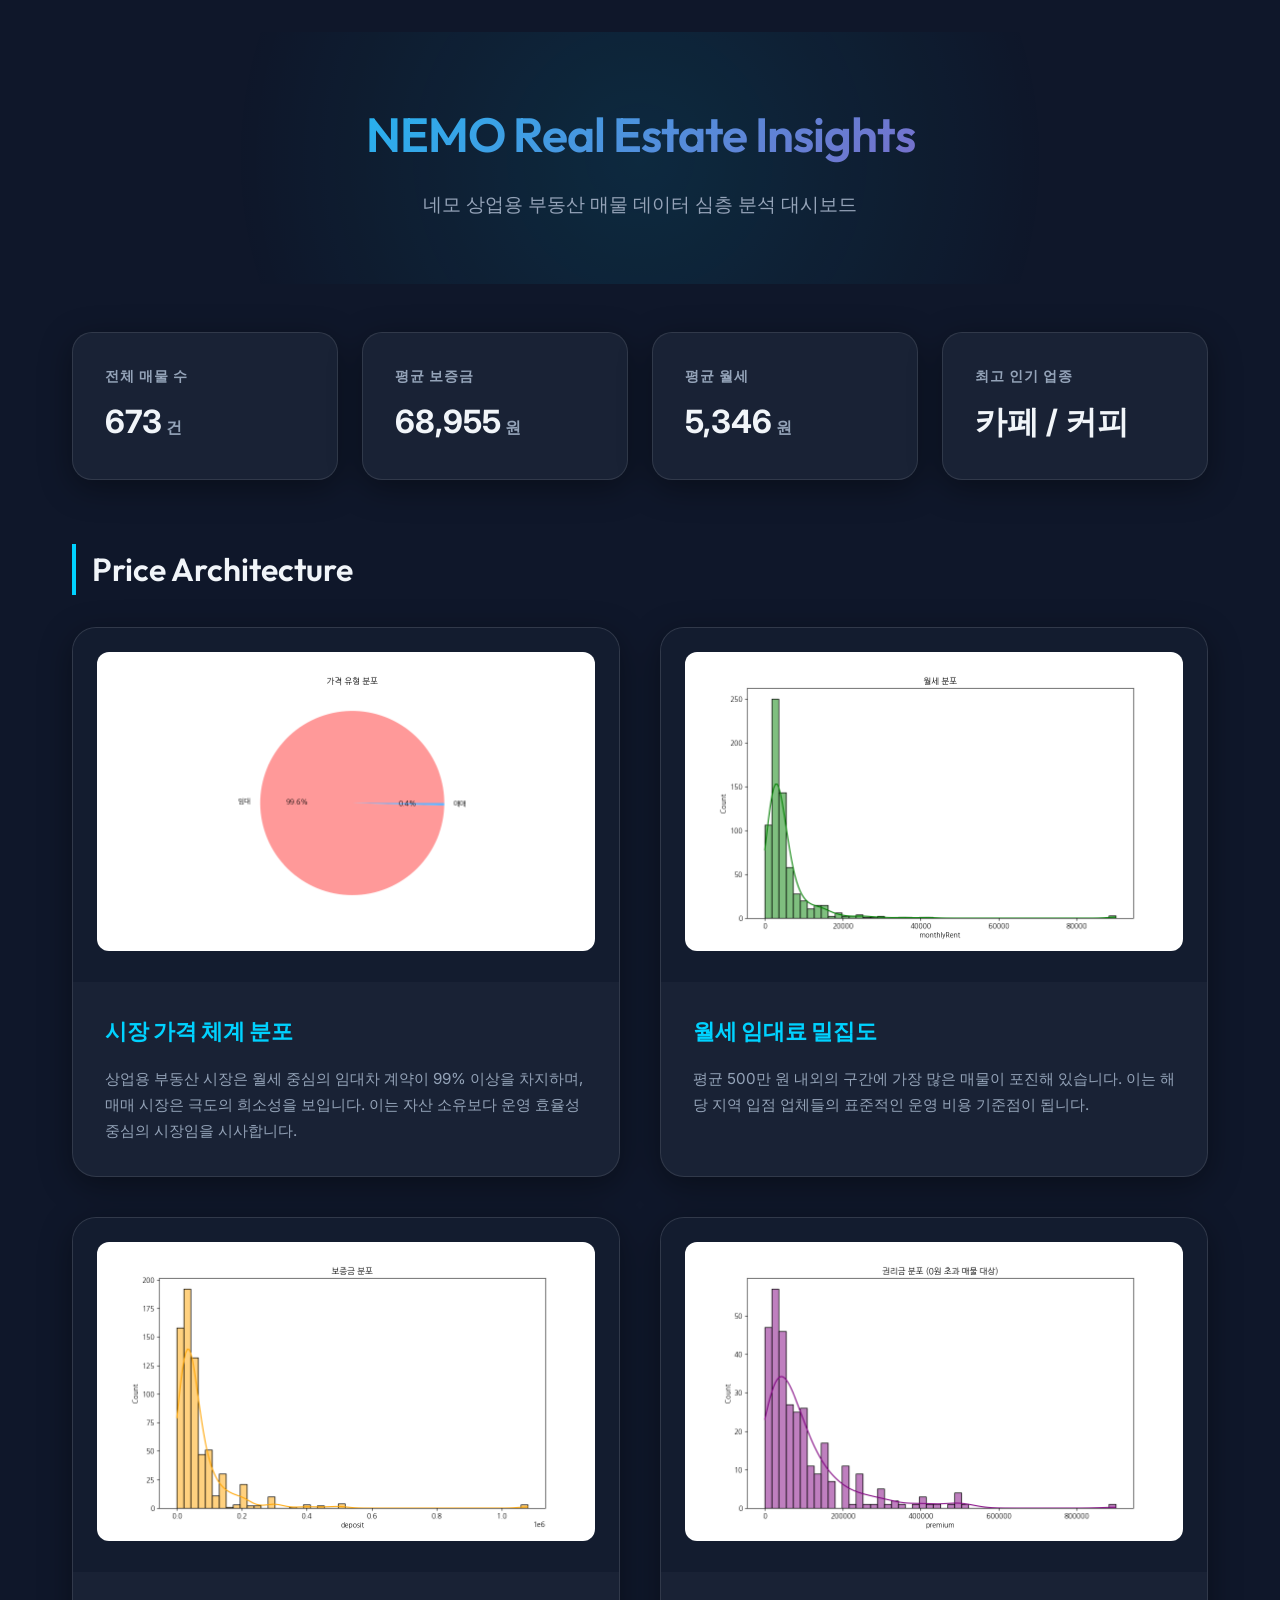
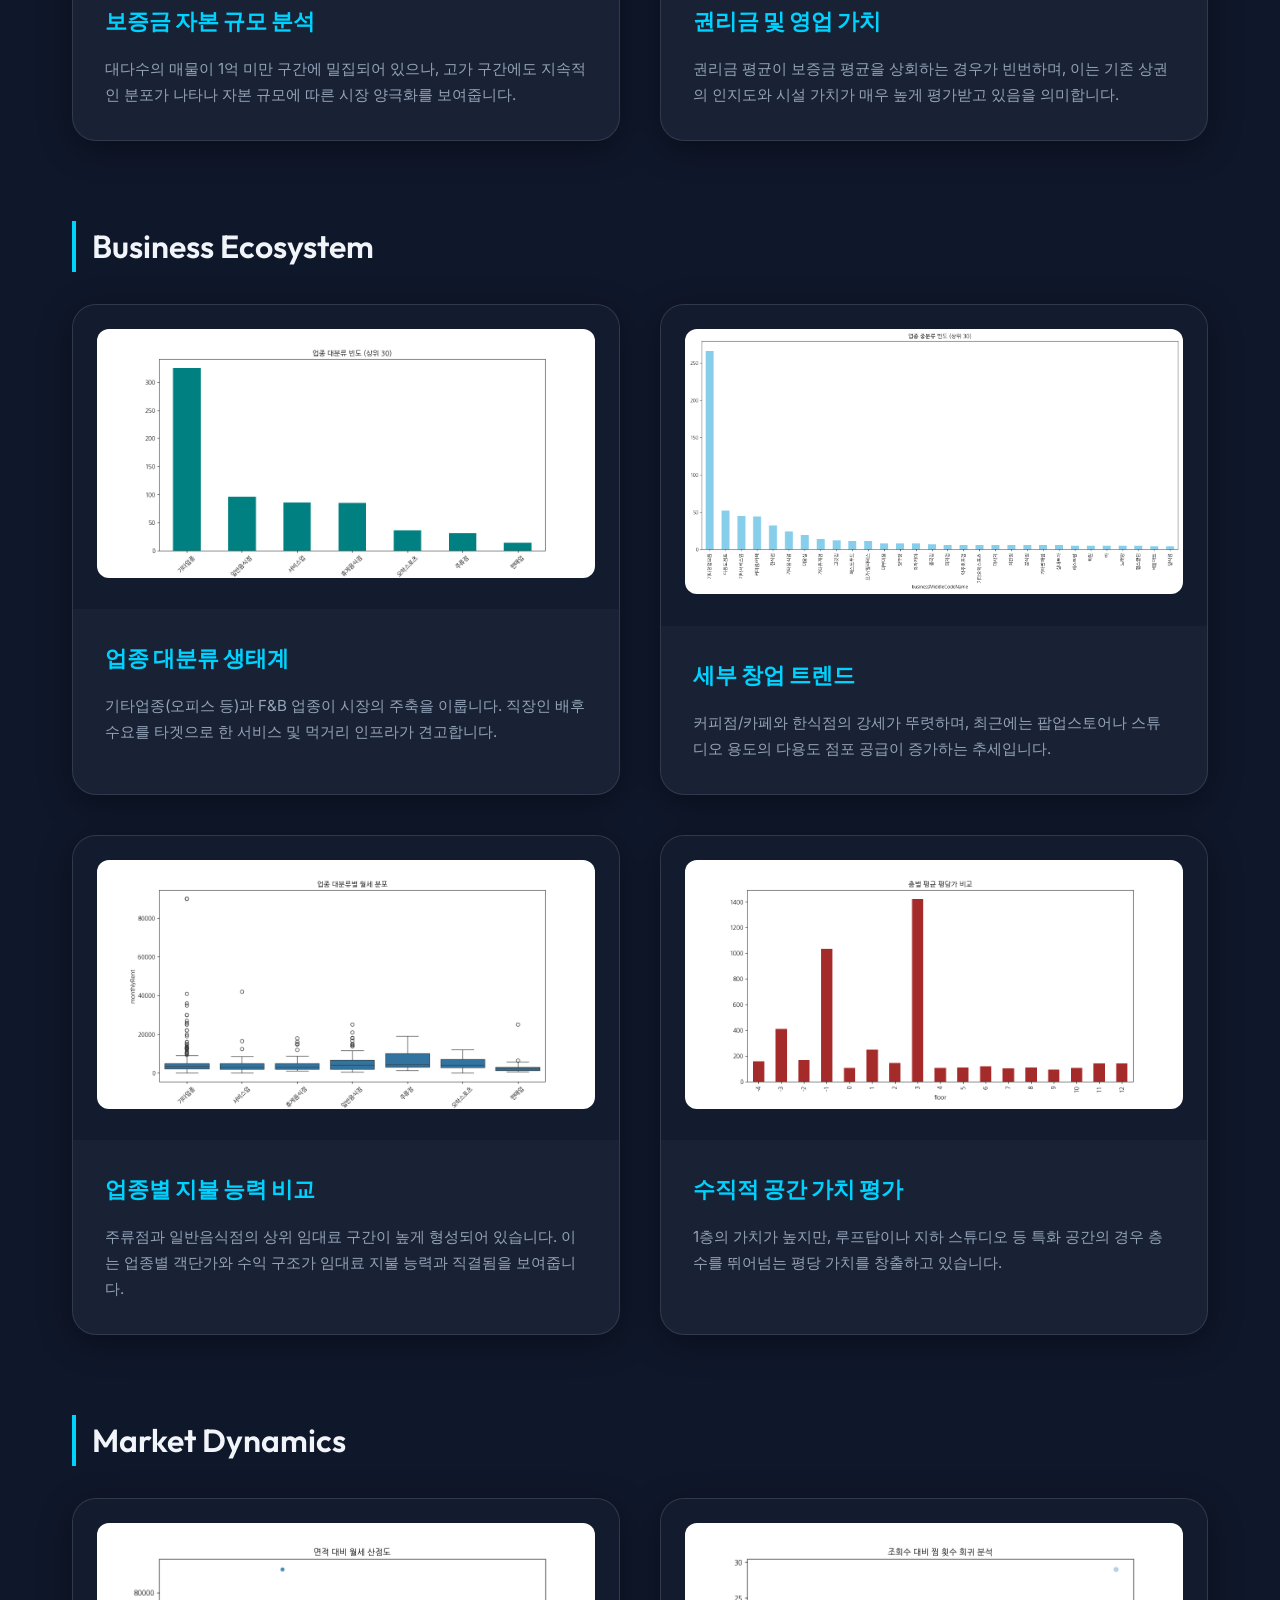
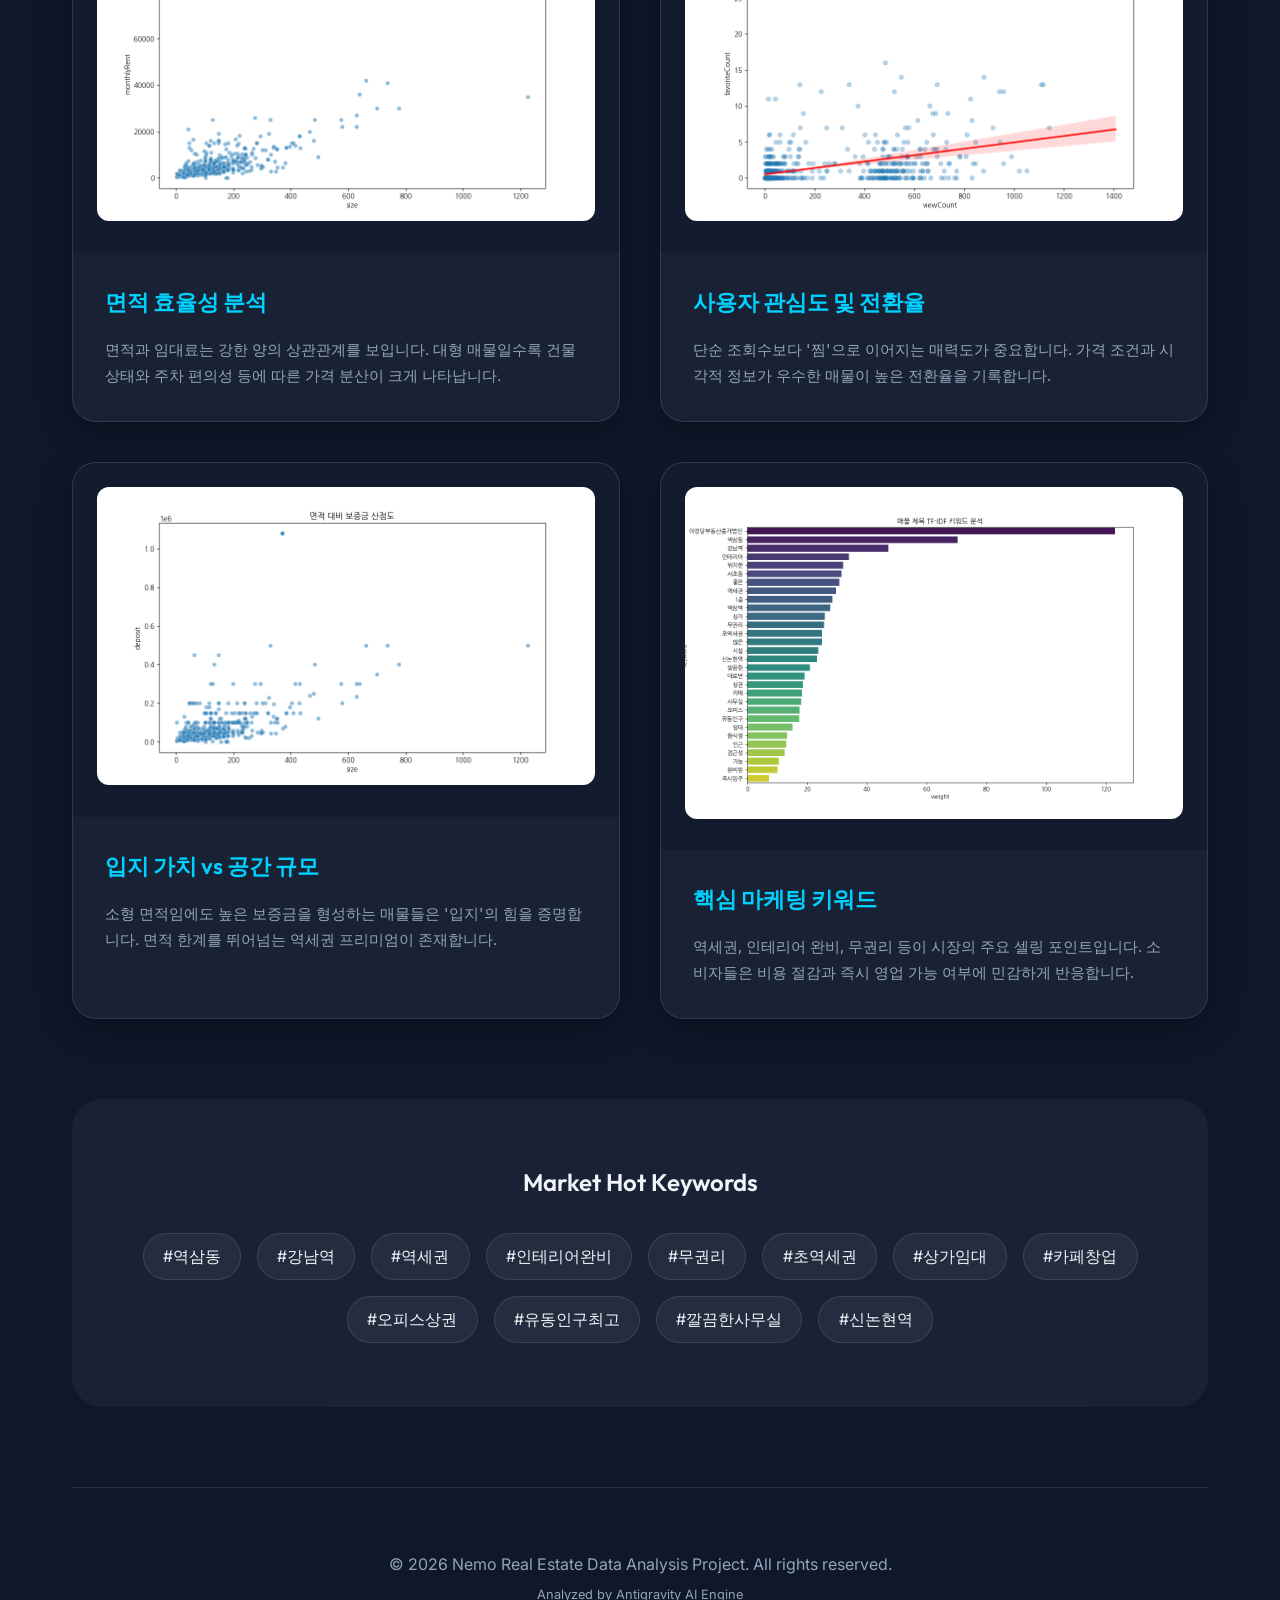
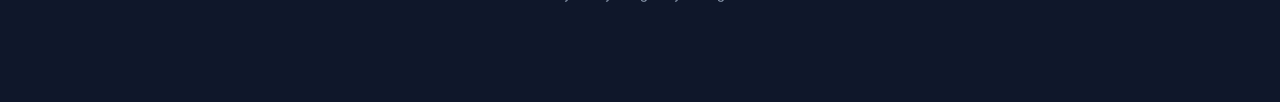
==== commit 8e0059f4: "docs: restore index.html to pre-marp version (fee99a8)" ====
--- a/index.html
+++ b/index.html
@@ -1,633 +1,213 @@
-<!DOCTYPE html><html lang="en-US"><head><title>**🛸 NEMO REAL ESTATE EDA 2026**</title><meta property="og:title" content="**🛸 NEMO REAL ESTATE EDA 2026**"><meta charset="UTF-8"><meta name="viewport" content="width=device-width,height=device-height,initial-scale=1.0"><meta name="apple-mobile-web-app-capable" content="yes"><meta http-equiv="X-UA-Compatible" content="ie=edge"><meta property="og:type" content="website"><meta name="twitter:card" content="summary"><style>@media screen{body[data-bespoke-view=""] .bespoke-marp-parent>.bespoke-marp-osc>button,body[data-bespoke-view=next] .bespoke-marp-parent>.bespoke-marp-osc>button,body[data-bespoke-view=overview] button.bespoke-marp-overview-close,body[data-bespoke-view=presenter] .bespoke-marp-presenter-container .bespoke-marp-presenter-info-container .bespoke-marp-presenter-info-page-area .bespoke-marp-presenter-info-page,body[data-bespoke-view=presenter] .bespoke-marp-presenter-container .bespoke-marp-presenter-info-container button,body[data-bespoke-view=presenter] .bespoke-marp-presenter-container .bespoke-marp-presenter-note-container button{appearance:none;background-color:initial;border:0;color:inherit;cursor:pointer;font-size:inherit;opacity:.8;outline:none;padding:0;transition:opacity .2s linear;-webkit-tap-highlight-color:transparent}body[data-bespoke-view=""] .bespoke-marp-parent>.bespoke-marp-osc>button:disabled,body[data-bespoke-view=next] .bespoke-marp-parent>.bespoke-marp-osc>button:disabled,body[data-bespoke-view=overview] button.bespoke-marp-overview-close:disabled,body[data-bespoke-view=presenter] .bespoke-marp-presenter-container .bespoke-marp-presenter-info-container .bespoke-marp-presenter-info-page-area .bespoke-marp-presenter-info-page:disabled,body[data-bespoke-view=presenter] .bespoke-marp-presenter-container .bespoke-marp-presenter-info-container button:disabled,body[data-bespoke-view=presenter] .bespoke-marp-presenter-container .bespoke-marp-presenter-note-container button:disabled{cursor:not-allowed;opacity:.15!important}body[data-bespoke-view=""] .bespoke-marp-parent>.bespoke-marp-osc>button:hover,body[data-bespoke-view=next] .bespoke-marp-parent>.bespoke-marp-osc>button:hover,body[data-bespoke-view=overview] button.bespoke-marp-overview-close:hover,body[data-bespoke-view=presenter] .bespoke-marp-presenter-container .bespoke-marp-presenter-info-container .bespoke-marp-presenter-info-page-area .bespoke-marp-presenter-info-page:hover,body[data-bespoke-view=presenter] .bespoke-marp-presenter-container .bespoke-marp-presenter-info-container button:hover,body[data-bespoke-view=presenter] .bespoke-marp-presenter-container .bespoke-marp-presenter-note-container button:hover{opacity:1}body[data-bespoke-view=""] .bespoke-marp-parent>.bespoke-marp-osc>button:hover:active,body[data-bespoke-view=next] .bespoke-marp-parent>.bespoke-marp-osc>button:hover:active,body[data-bespoke-view=overview] button.bespoke-marp-overview-close:hover:active,body[data-bespoke-view=presenter] .bespoke-marp-presenter-container .bespoke-marp-presenter-info-container .bespoke-marp-presenter-info-page-area .bespoke-marp-presenter-info-page:hover:active,body[data-bespoke-view=presenter] .bespoke-marp-presenter-container .bespoke-marp-presenter-info-container button:hover:active,body[data-bespoke-view=presenter] .bespoke-marp-presenter-container .bespoke-marp-presenter-note-container button:hover:active{opacity:.6}body[data-bespoke-view=""] .bespoke-marp-parent>.bespoke-marp-osc>button:hover:not(:disabled),body[data-bespoke-view=next] .bespoke-marp-parent>.bespoke-marp-osc>button:hover:not(:disabled),body[data-bespoke-view=overview] button.bespoke-marp-overview-close:hover:not(:disabled),body[data-bespoke-view=presenter] .bespoke-marp-presenter-container .bespoke-marp-presenter-info-container .bespoke-marp-presenter-info-page-area .bespoke-marp-presenter-info-page:hover:not(:disabled),body[data-bespoke-view=presenter] .bespoke-marp-presenter-container .bespoke-marp-presenter-info-container button:hover:not(:disabled),body[data-bespoke-view=presenter] .bespoke-marp-presenter-container .bespoke-marp-presenter-note-container button:hover:not(:disabled){transition:none}body[data-bespoke-view=""] .bespoke-marp-parent>.bespoke-marp-osc>button[data-bespoke-marp-osc=prev],body[data-bespoke-view=next] .bespoke-marp-parent>.bespoke-marp-osc>button[data-bespoke-marp-osc=prev],body[data-bespoke-view=presenter] .bespoke-marp-presenter-container .bespoke-marp-presenter-info-container button.bespoke-marp-presenter-info-page-prev{background:#0000 url("[data-uri]") no-repeat 50%;background-size:contain;overflow:hidden;text-indent:100%;white-space:nowrap}body[data-bespoke-view=""] .bespoke-marp-parent>.bespoke-marp-osc>button[data-bespoke-marp-osc=next],body[data-bespoke-view=next] .bespoke-marp-parent>.bespoke-marp-osc>button[data-bespoke-marp-osc=next],body[data-bespoke-view=presenter] .bespoke-marp-presenter-container .bespoke-marp-presenter-info-container button.bespoke-marp-presenter-info-page-next{background:#0000 url("[data-uri]") no-repeat 50%;background-size:contain;overflow:hidden;text-indent:100%;white-space:nowrap}body[data-bespoke-view=""] .bespoke-marp-parent>.bespoke-marp-osc>button[data-bespoke-marp-osc=fullscreen],body[data-bespoke-view=next] .bespoke-marp-parent>.bespoke-marp-osc>button[data-bespoke-marp-osc=fullscreen]{background:#0000 url("[data-uri]") no-repeat 50%;background-size:contain;overflow:hidden;text-indent:100%;white-space:nowrap}body[data-bespoke-view=""] .bespoke-marp-parent>.bespoke-marp-osc>button.exit[data-bespoke-marp-osc=fullscreen],body[data-bespoke-view=next] .bespoke-marp-parent>.bespoke-marp-osc>button.exit[data-bespoke-marp-osc=fullscreen]{background-image:url("[data-uri]")}body[data-bespoke-view=""] .bespoke-marp-parent>.bespoke-marp-osc>button[data-bespoke-marp-osc=presenter],body[data-bespoke-view=next] .bespoke-marp-parent>.bespoke-marp-osc>button[data-bespoke-marp-osc=presenter]{background:#0000 url("[data-uri]") no-repeat 50%;background-size:contain;overflow:hidden;text-indent:100%;white-space:nowrap}body[data-bespoke-view=overview] button.bespoke-marp-overview-close,body[data-bespoke-view=presenter] .bespoke-marp-presenter-container .bespoke-marp-presenter-note-container button.bespoke-marp-presenter-note-bigger{background:#0000 url("[data-uri]") no-repeat 50%;background-size:contain;overflow:hidden;text-indent:100%;white-space:nowrap}body[data-bespoke-view=presenter] .bespoke-marp-presenter-container .bespoke-marp-presenter-note-container button.bespoke-marp-presenter-note-smaller{background:#0000 url("[data-uri]") no-repeat 50%;background-size:contain;overflow:hidden;text-indent:100%;white-space:nowrap}body[data-bespoke-view=""] .bespoke-marp-parent>.bespoke-marp-osc>button[data-bespoke-marp-osc=overview],body[data-bespoke-view=next] .bespoke-marp-parent>.bespoke-marp-osc>button[data-bespoke-marp-osc=overview]{background:#0000 url("[data-uri]") no-repeat 50%;background-size:contain;overflow:hidden;text-indent:100%;white-space:nowrap}}@keyframes __bespoke_marp_transition_reduced_outgoing__{0%{opacity:1}to{opacity:0}}@keyframes __bespoke_marp_transition_reduced_incoming__{0%{mix-blend-mode:plus-lighter;opacity:0}to{mix-blend-mode:plus-lighter;opacity:1}}.bespoke-marp-note,.bespoke-marp-osc,.bespoke-progress-parent{display:none;transition:none}@media screen{::view-transition-group(*){animation-duration:var(--marp-bespoke-transition-animation-duration,.5s);animation-timing-function:ease}::view-transition-new(*),::view-transition-old(*){animation-delay:0s;animation-direction:var(--marp-bespoke-transition-animation-direction,normal);animation-duration:var(--marp-bespoke-transition-animation-duration,.5s);animation-fill-mode:both;animation-name:var(--marp-bespoke-transition-animation-name,var(--marp-bespoke-transition-animation-name-fallback,__bespoke_marp_transition_no_animation__));mix-blend-mode:normal}::view-transition-old(*){--marp-bespoke-transition-animation-name-fallback:__bespoke_marp_transition_reduced_outgoing__;animation-timing-function:ease}::view-transition-new(*){--marp-bespoke-transition-animation-name-fallback:__bespoke_marp_transition_reduced_incoming__;animation-timing-function:ease}::view-transition-new(root),::view-transition-old(root){animation-timing-function:linear}::view-transition-new(__bespoke_marp_transition_osc__),::view-transition-old(__bespoke_marp_transition_osc__){animation-duration:0s!important;animation-name:__bespoke_marp_transition_osc__!important}::view-transition-new(__bespoke_marp_transition_osc__){opacity:0!important}.bespoke-marp-transition-warming-up::view-transition-group(*),.bespoke-marp-transition-warming-up::view-transition-new(*),.bespoke-marp-transition-warming-up::view-transition-old(*){animation-play-state:paused!important}body,html{height:100%;margin:0}body{background:#000;overflow:hidden}svg.bespoke-marp-slide{content-visibility:hidden;interactivity:inert;opacity:0;pointer-events:none;z-index:-1}svg.bespoke-marp-slide:not(.bespoke-marp-active) *{view-transition-name:none!important}svg.bespoke-marp-slide.bespoke-marp-active{content-visibility:visible;interactivity:auto;opacity:1;pointer-events:auto;z-index:0}svg.bespoke-marp-slide.bespoke-marp-active.bespoke-marp-active-ready *{animation-name:__bespoke_marp__!important}@supports not (content-visibility:hidden){svg.bespoke-marp-slide[data-bespoke-marp-load=hideable]{display:none}svg.bespoke-marp-slide[data-bespoke-marp-load=hideable].bespoke-marp-active{display:block}}}@media screen and (prefers-reduced-motion:reduce){svg.bespoke-marp-slide *{view-transition-name:none!important}}@media screen{[data-bespoke-marp-fragment=inactive]{visibility:hidden}body[data-bespoke-view=""] .bespoke-marp-parent,body[data-bespoke-view=next] .bespoke-marp-parent{inset:0;position:absolute}body[data-bespoke-view=""] .bespoke-marp-parent>.bespoke-marp-osc,body[data-bespoke-view=next] .bespoke-marp-parent>.bespoke-marp-osc{background:#000000a6;border-radius:7px;bottom:50px;color:#fff;contain:paint;display:block;font-family:Helvetica,Arial,sans-serif;font-size:16px;left:50%;line-height:0;opacity:1;padding:12px;position:absolute;touch-action:manipulation;transform:translateX(-50%);transition:opacity .2s linear;-webkit-user-select:none;user-select:none;view-transition-name:__bespoke_marp_transition_osc__;white-space:nowrap;will-change:transform;z-index:1}body[data-bespoke-view=""] .bespoke-marp-parent>.bespoke-marp-osc>:where(*),body[data-bespoke-view=next] .bespoke-marp-parent>.bespoke-marp-osc>:where(*){margin-left:6px}body[data-bespoke-view=""] .bespoke-marp-parent>.bespoke-marp-osc>:where(*):where(:first-child),body[data-bespoke-view=next] .bespoke-marp-parent>.bespoke-marp-osc>:where(*):where(:first-child){margin-left:0}body[data-bespoke-view=""] .bespoke-marp-parent>.bespoke-marp-osc>span,body[data-bespoke-view=next] .bespoke-marp-parent>.bespoke-marp-osc>span{opacity:.8}body[data-bespoke-view=""] .bespoke-marp-parent>.bespoke-marp-osc>span[data-bespoke-marp-osc=page],body[data-bespoke-view=next] .bespoke-marp-parent>.bespoke-marp-osc>span[data-bespoke-marp-osc=page]{display:inline-block;min-width:140px;text-align:center}body[data-bespoke-view=""] .bespoke-marp-parent>.bespoke-marp-osc>button[data-bespoke-marp-osc=fullscreen],body[data-bespoke-view=""] .bespoke-marp-parent>.bespoke-marp-osc>button[data-bespoke-marp-osc=next],body[data-bespoke-view=""] .bespoke-marp-parent>.bespoke-marp-osc>button[data-bespoke-marp-osc=overview],body[data-bespoke-view=""] .bespoke-marp-parent>.bespoke-marp-osc>button[data-bespoke-marp-osc=presenter],body[data-bespoke-view=""] .bespoke-marp-parent>.bespoke-marp-osc>button[data-bespoke-marp-osc=prev],body[data-bespoke-view=next] .bespoke-marp-parent>.bespoke-marp-osc>button[data-bespoke-marp-osc=fullscreen],body[data-bespoke-view=next] .bespoke-marp-parent>.bespoke-marp-osc>button[data-bespoke-marp-osc=next],body[data-bespoke-view=next] .bespoke-marp-parent>.bespoke-marp-osc>button[data-bespoke-marp-osc=overview],body[data-bespoke-view=next] .bespoke-marp-parent>.bespoke-marp-osc>button[data-bespoke-marp-osc=presenter],body[data-bespoke-view=next] .bespoke-marp-parent>.bespoke-marp-osc>button[data-bespoke-marp-osc=prev]{height:32px;line-height:32px;width:32px}body[data-bespoke-view=""] .bespoke-marp-parent.bespoke-marp-inactive,body[data-bespoke-view=next] .bespoke-marp-parent.bespoke-marp-inactive{cursor:none}body[data-bespoke-view=""] .bespoke-marp-parent.bespoke-marp-inactive>.bespoke-marp-osc,body[data-bespoke-view=next] .bespoke-marp-parent.bespoke-marp-inactive>.bespoke-marp-osc{opacity:0;pointer-events:none}body[data-bespoke-view=""] svg.bespoke-marp-slide,body[data-bespoke-view=next] svg.bespoke-marp-slide{height:100%;left:0;position:absolute;top:0;width:100%}body[data-bespoke-view=""] .bespoke-progress-parent{background:#222;display:flex;height:5px;width:100%}body[data-bespoke-view=""] .bespoke-progress-parent+:where(.bespoke-marp-parent){top:5px}body[data-bespoke-view=""] .bespoke-progress-parent .bespoke-progress-bar{background:#0288d1;flex:0 0 0;transition:flex-basis .2s cubic-bezier(0,1,1,1)}body[data-bespoke-view=next]{background:#0000}body[data-bespoke-view=presenter]{background:#161616}body[data-bespoke-view=presenter] .bespoke-marp-presenter-container{display:grid;font-family:Helvetica,Arial,sans-serif;grid-template:"current dragbar next" minmax(140px,1fr) "current dragbar note" 2fr "info    dragbar note" 3em;grid-template-columns:minmax(3px,var(--bespoke-marp-presenter-split-ratio,66%)) 0 minmax(3px,1fr);height:100%;left:0;position:absolute;top:0;width:100%}body[data-bespoke-view=presenter] .bespoke-marp-presenter-container :where(.bespoke-marp-parent){grid-area:current;overflow:hidden;position:relative}body[data-bespoke-view=presenter] .bespoke-marp-presenter-container :where(.bespoke-marp-parent) :where(svg.bespoke-marp-slide){height:calc(100% - 40px);left:20px;pointer-events:none;position:absolute;top:20px;-webkit-user-select:none;user-select:none;width:calc(100% - 40px)}body[data-bespoke-view=presenter] .bespoke-marp-presenter-container :where(.bespoke-marp-parent) :where(svg.bespoke-marp-slide).bespoke-marp-active{filter:drop-shadow(0 3px 10px rgba(0,0,0,.5))}body[data-bespoke-view=presenter] .bespoke-marp-presenter-container .bespoke-marp-presenter-dragbar-container{background:#0288d1;cursor:col-resize;grid-area:dragbar;margin-left:-3px;opacity:0;position:relative;transition:opacity .4s linear .1s;width:6px;z-index:10}body[data-bespoke-view=presenter] .bespoke-marp-presenter-container .bespoke-marp-presenter-dragbar-container:hover{opacity:1}body[data-bespoke-view=presenter] .bespoke-marp-presenter-container .bespoke-marp-presenter-dragbar-container.active{opacity:1;transition-delay:0s}body[data-bespoke-view=presenter] .bespoke-marp-presenter-container .bespoke-marp-presenter-next-container{background:#222;cursor:pointer;display:none;grid-area:next;overflow:hidden;position:relative}body[data-bespoke-view=presenter] .bespoke-marp-presenter-container .bespoke-marp-presenter-next-container.active{display:block}body[data-bespoke-view=presenter] .bespoke-marp-presenter-container .bespoke-marp-presenter-next-container iframe.bespoke-marp-presenter-next{background:#0000;border:0;display:block;filter:drop-shadow(0 3px 10px rgba(0,0,0,.5));height:calc(100% - 40px);left:20px;pointer-events:none;position:absolute;interactivity:inert;top:20px;-webkit-user-select:none;user-select:none;width:calc(100% - 40px)}body[data-bespoke-view=presenter] .bespoke-marp-presenter-container .bespoke-marp-presenter-note-container{background:#222;color:#eee;grid-area:note;position:relative;z-index:1}body[data-bespoke-view=presenter] .bespoke-marp-presenter-container .bespoke-marp-presenter-note-container button{height:1.5em;line-height:1.5em;width:1.5em}body[data-bespoke-view=presenter] .bespoke-marp-presenter-container .bespoke-marp-presenter-note-container .bespoke-marp-presenter-note-wrapper{display:block;inset:0;position:absolute}body[data-bespoke-view=presenter] .bespoke-marp-presenter-container .bespoke-marp-presenter-note-container .bespoke-marp-presenter-note-buttons{background:#000000a6;border-radius:4px;bottom:0;display:flex;gap:4px;margin:12px;opacity:0;padding:6px;pointer-events:none;position:absolute;right:0;transition:opacity .2s linear}body[data-bespoke-view=presenter] .bespoke-marp-presenter-container .bespoke-marp-presenter-note-container .bespoke-marp-presenter-note-buttons:focus-within,body[data-bespoke-view=presenter] .bespoke-marp-presenter-container .bespoke-marp-presenter-note-container .bespoke-marp-presenter-note-wrapper:focus-within+.bespoke-marp-presenter-note-buttons,body[data-bespoke-view=presenter] .bespoke-marp-presenter-container .bespoke-marp-presenter-note-container:hover .bespoke-marp-presenter-note-buttons{opacity:1;pointer-events:auto}body[data-bespoke-view=presenter] .bespoke-marp-presenter-container .bespoke-marp-presenter-note-container .bespoke-marp-note{box-sizing:border-box;font-size:calc(1.1em*var(--bespoke-marp-note-font-scale, 1));height:calc(100% - 40px);margin:20px;overflow:auto;padding-right:3px;white-space:pre-wrap;width:calc(100% - 40px);word-wrap:break-word;scrollbar-color:#eeeeee80 #0000;scrollbar-width:thin}body[data-bespoke-view=presenter] .bespoke-marp-presenter-container .bespoke-marp-presenter-note-container .bespoke-marp-note::-webkit-scrollbar{width:6px}body[data-bespoke-view=presenter] .bespoke-marp-presenter-container .bespoke-marp-presenter-note-container .bespoke-marp-note::-webkit-scrollbar-track{background:#0000}body[data-bespoke-view=presenter] .bespoke-marp-presenter-container .bespoke-marp-presenter-note-container .bespoke-marp-note::-webkit-scrollbar-thumb{background:#eeeeee80;border-radius:6px}body[data-bespoke-view=presenter] .bespoke-marp-presenter-container .bespoke-marp-presenter-note-container .bespoke-marp-note:empty{pointer-events:none}body[data-bespoke-view=presenter] .bespoke-marp-presenter-container .bespoke-marp-presenter-note-container .bespoke-marp-note.active{display:block}body[data-bespoke-view=presenter] .bespoke-marp-presenter-container .bespoke-marp-presenter-note-container .bespoke-marp-note p:first-child{margin-top:0}body[data-bespoke-view=presenter] .bespoke-marp-presenter-container .bespoke-marp-presenter-note-container .bespoke-marp-note p:last-child{margin-bottom:0}body[data-bespoke-view=presenter] .bespoke-marp-presenter-container .bespoke-marp-presenter-info-container{align-items:center;box-sizing:border-box;color:#eee;display:flex;flex-wrap:nowrap;grid-area:info;justify-content:center;overflow:hidden;padding:0 10px}body[data-bespoke-view=presenter] .bespoke-marp-presenter-container .bespoke-marp-presenter-info-container .bespoke-marp-presenter-info-page-area,body[data-bespoke-view=presenter] .bespoke-marp-presenter-container .bespoke-marp-presenter-info-container .bespoke-marp-presenter-info-time,body[data-bespoke-view=presenter] .bespoke-marp-presenter-container .bespoke-marp-presenter-info-container .bespoke-marp-presenter-info-timer{box-sizing:border-box;display:block;padding:0 10px;white-space:nowrap;width:100%}body[data-bespoke-view=presenter] .bespoke-marp-presenter-container .bespoke-marp-presenter-info-container button{height:1.5em;line-height:1.5em;width:1.5em}body[data-bespoke-view=presenter] .bespoke-marp-presenter-container .bespoke-marp-presenter-info-container .bespoke-marp-presenter-info-page-area{order:2;text-align:center}body[data-bespoke-view=presenter] .bespoke-marp-presenter-container .bespoke-marp-presenter-info-container .bespoke-marp-presenter-info-page-area .bespoke-marp-presenter-info-page{display:inline-block;min-width:120px;text-align:center}body[data-bespoke-view=presenter] .bespoke-marp-presenter-container .bespoke-marp-presenter-info-container .bespoke-marp-presenter-info-time{color:#999;order:1;text-align:left}body[data-bespoke-view=presenter] .bespoke-marp-presenter-container .bespoke-marp-presenter-info-container .bespoke-marp-presenter-info-timer{color:#999;order:3;text-align:right}body[data-bespoke-view=presenter] .bespoke-marp-presenter-container .bespoke-marp-presenter-info-container .bespoke-marp-presenter-info-timer:hover{cursor:pointer}body[data-bespoke-view=overview]{background:#161616;overflow:auto}body[data-bespoke-view=overview] [data-bespoke-marp-fragment=inactive]{visibility:visible}body[data-bespoke-view=overview] .bespoke-marp-overview-header{backdrop-filter:blur(4px);background:#222222d9;box-shadow:0 3px 10px #00000080;box-sizing:border-box;display:flex;height:48px;inset:0 0 auto;justify-content:flex-end;padding:10px;position:fixed;z-index:1}body[data-bespoke-view=overview] button.bespoke-marp-overview-close{height:28px;line-height:28px;transform:rotate(45deg);width:28px}body[data-bespoke-view=overview] .bespoke-marp-parent{display:grid;gap:40px;grid-template-columns:repeat(auto-fit,minmax(0,240px));justify-content:space-around;padding:30px}body[data-bespoke-view=overview] .bespoke-marp-parent svg.bespoke-marp-slide{--bov-selected:#0000;--bov-focus:#161616;--bov-focus-outline:#0000;background-image:conic-gradient(#161616 0 0),conic-gradient(var(--bov-focus) 0 0),conic-gradient(var(--bov-focus-outline) 0 0),conic-gradient(var(--bov-selected) 0 0);background-position:5px 5px,3px 3px,2px 2px,0 0;background-repeat:no-repeat;background-size:calc(100% - 10px) calc(100% - 10px),calc(100% - 6px) calc(100% - 6px),calc(100% - 4px) calc(100% - 4px),100% 100%;content-visibility:visible;cursor:pointer;filter:drop-shadow(0 3px 10px rgba(0,0,0,.5));margin:-6px;padding:6px;interactivity:auto;opacity:1;outline:0;pointer-events:auto;scroll-margin-block:30px;width:100%;z-index:0}body[data-bespoke-view=overview] .bespoke-marp-parent svg.bespoke-marp-slide *,body[data-bespoke-view=overview] .bespoke-marp-parent svg.bespoke-marp-slide.bespoke-marp-active *{pointer-events:none;interactivity:inert}body[data-bespoke-view=overview] .bespoke-marp-parent svg.bespoke-marp-slide:active,body[data-bespoke-view=overview] .bespoke-marp-parent svg.bespoke-marp-slide:focus-visible,body[data-bespoke-view=overview] .bespoke-marp-parent svg.bespoke-marp-slide:hover{--bov-focus-outline:#161616}body[data-bespoke-view=overview] .bespoke-marp-parent svg.bespoke-marp-slide:focus-visible,body[data-bespoke-view=overview] .bespoke-marp-parent svg.bespoke-marp-slide:hover{--bov-focus:#999}body[data-bespoke-view=overview] .bespoke-marp-parent svg.bespoke-marp-slide:active{--bov-focus:#eee}body[data-bespoke-view=overview] .bespoke-marp-parent svg.bespoke-marp-slide.bespoke-marp-active{--bov-selected:#0288d1}body[data-bespoke-view=overview]:has(.bespoke-marp-overview-header) .bespoke-marp-parent{padding-top:78px}body[data-bespoke-view=overview]:has(.bespoke-marp-overview-header) .bespoke-marp-parent svg.bespoke-marp-slide{scroll-margin-top:78px}.bespoke-marp-overview{background:#000000a6;inset:0;opacity:0;pointer-events:none;position:fixed;transition:opacity .1s ease;z-index:10}.bespoke-marp-overview iframe{background:#222;border:0;display:block;height:100%;left:0;position:absolute;top:0;width:100%}.bespoke-marp-overview[data-open="1"]{opacity:1;pointer-events:auto}}@media print{.bespoke-marp-overview,.bespoke-marp-presenter-info-container,.bespoke-marp-presenter-next-container,.bespoke-marp-presenter-note-container{display:none}}</style><style>@charset "UTF-8";@import "https://fonts.bunny.net/css?family=Lato:400,900|Roboto+Mono:400,700&display=swap";div#\:\$p > svg > foreignObject > section{width:1280px;height:720px;box-sizing:border-box;overflow:hidden;position:relative;scroll-snap-align:center center;-webkit-text-size-adjust:100%;text-size-adjust:100%}div#\:\$p > svg > foreignObject > section::after{bottom:0;content:attr(data-marpit-pagination);padding:inherit;pointer-events:none;position:absolute;right:0}div#\:\$p > svg > foreignObject > section:not([data-marpit-pagination])::after{display:none}div#\:\$p > svg > foreignObject > section :is(h1, marp-h1){font-size:2em;margin-block:0.67em}div#\:\$p > svg > foreignObject > section video::-webkit-media-controls{will-change:transform}@page {size:1280px 720px;margin:0}@media print{html, body{background-color:#fff;margin:0;page-break-inside:avoid;break-inside:avoid-page}div#\:\$p > svg > foreignObject > section{page-break-before:always;break-before:page}div#\:\$p > svg > foreignObject > section, div#\:\$p > svg > foreignObject > section *{-webkit-print-color-adjust:exact!important;animation-delay:0s!important;animation-duration:0s!important;color-adjust:exact!important;print-color-adjust:exact!important;transition:none!important}div#\:\$p > svg[data-marpit-svg]{display:block;height:100vh;width:100vw}}div#\:\$p > svg > foreignObject > :where(section){container-type:size}div#\:\$p > svg > foreignObject > section img[data-marp-twemoji]{background:transparent;height:1em;margin:0 .05em 0 .1em;vertical-align:-.1em;width:1em}/*!
- * Marp / Marpit Gaia theme.
- *
- * @theme gaia
- * @author Yuki Hattori
- *
- * @auto-scaling true
- * @size 16:9 1280px 720px
- * @size 4:3 960px 720px
- */div#\:\$p > svg > foreignObject > section :is(pre, marp-pre) code.hljs{display:block;overflow-x:auto;padding:1em}div#\:\$p > svg > foreignObject > section code.hljs{padding:3px 5px}div#\:\$p > svg > foreignObject > section .hljs{background:#000;color:#f8f8f8}div#\:\$p > svg > foreignObject > section .hljs-comment,div#\:\$p > svg > foreignObject > section .hljs-quote{color:#aeaeae;font-style:italic}div#\:\$p > svg > foreignObject > section .hljs-keyword,div#\:\$p > svg > foreignObject > section .hljs-selector-tag,div#\:\$p > svg > foreignObject > section .hljs-type{color:#e28964}div#\:\$p > svg > foreignObject > section .hljs-string{color:#65b042}div#\:\$p > svg > foreignObject > section .hljs-subst{color:#daefa3}div#\:\$p > svg > foreignObject > section .hljs-link,div#\:\$p > svg > foreignObject > section .hljs-regexp{color:#e9c062}div#\:\$p > svg > foreignObject > section .hljs-name,div#\:\$p > svg > foreignObject > section .hljs-section,div#\:\$p > svg > foreignObject > section .hljs-tag,div#\:\$p > svg > foreignObject > section .hljs-title{color:#89bdff}div#\:\$p > svg > foreignObject > section .hljs-class .hljs-title,div#\:\$p > svg > foreignObject > section .hljs-doctag,div#\:\$p > svg > foreignObject > section .hljs-title.class_{text-decoration:underline}div#\:\$p > svg > foreignObject > section .hljs-bullet,div#\:\$p > svg > foreignObject > section .hljs-number,div#\:\$p > svg > foreignObject > section .hljs-symbol{color:#3387cc}div#\:\$p > svg > foreignObject > section .hljs-params,div#\:\$p > svg > foreignObject > section .hljs-template-variable,div#\:\$p > svg > foreignObject > section .hljs-variable{color:#3e87e3}div#\:\$p > svg > foreignObject > section .hljs-attribute{color:#cda869}div#\:\$p > svg > foreignObject > section .hljs-meta{color:#8996a8}div#\:\$p > svg > foreignObject > section .hljs-formula{background-color:#0e2231;color:#f8f8f8;font-style:italic}div#\:\$p > svg > foreignObject > section .hljs-addition{background-color:#253b22;color:#f8f8f8}div#\:\$p > svg > foreignObject > section .hljs-deletion{background-color:#420e09;color:#f8f8f8}div#\:\$p > svg > foreignObject > section .hljs-selector-class{color:#9b703f}div#\:\$p > svg > foreignObject > section .hljs-selector-id{color:#8b98ab}div#\:\$p > svg > foreignObject > section .hljs-emphasis{font-style:italic}div#\:\$p > svg > foreignObject > section .hljs-strong{font-weight:700}div#\:\$p > svg > foreignObject > section :is(h1, marp-h1),div#\:\$p > svg > foreignObject > section :is(h2, marp-h2),div#\:\$p > svg > foreignObject > section :is(h3, marp-h3),div#\:\$p > svg > foreignObject > section :is(h4, marp-h4),div#\:\$p > svg > foreignObject > section :is(h5, marp-h5),div#\:\$p > svg > foreignObject > section :is(h6, marp-h6){margin:.5em 0 0}div#\:\$p > svg > foreignObject > section :is(h1, marp-h1) strong,div#\:\$p > svg > foreignObject > section :is(h2, marp-h2) strong,div#\:\$p > svg > foreignObject > section :is(h3, marp-h3) strong,div#\:\$p > svg > foreignObject > section :is(h4, marp-h4) strong,div#\:\$p > svg > foreignObject > section :is(h5, marp-h5) strong,div#\:\$p > svg > foreignObject > section :is(h6, marp-h6) strong{font-weight:inherit}div#\:\$p > svg > foreignObject > section :is(h1, marp-h1)::part(auto-scaling),div#\:\$p > svg > foreignObject > section :is(h2, marp-h2)::part(auto-scaling),div#\:\$p > svg > foreignObject > section :is(h3, marp-h3)::part(auto-scaling),div#\:\$p > svg > foreignObject > section :is(h4, marp-h4)::part(auto-scaling),div#\:\$p > svg > foreignObject > section :is(h5, marp-h5)::part(auto-scaling),div#\:\$p > svg > foreignObject > section :is(h6, marp-h6)::part(auto-scaling){max-height:580px}div#\:\$p > svg > foreignObject > section :is(h1, marp-h1){font-size:1.8em}div#\:\$p > svg > foreignObject > section :is(h2, marp-h2){font-size:1.5em}div#\:\$p > svg > foreignObject > section :is(h3, marp-h3){font-size:1.3em}div#\:\$p > svg > foreignObject > section :is(h4, marp-h4){font-size:1.1em}div#\:\$p > svg > foreignObject > section :is(h5, marp-h5){font-size:1em}div#\:\$p > svg > foreignObject > section :is(h6, marp-h6){font-size:.9em}div#\:\$p > svg > foreignObject > section blockquote,div#\:\$p > svg > foreignObject > section p{margin:1em 0 0}div#\:\$p > svg > foreignObject > section ol>li,div#\:\$p > svg > foreignObject > section ul>li{margin:.3em 0 0}div#\:\$p > svg > foreignObject > section ol>li>p,div#\:\$p > svg > foreignObject > section ul>li>p{margin:.6em 0 0}div#\:\$p > svg > foreignObject > section code{display:inline-block;font-family:Roboto Mono,monospace;font-size:.8em;letter-spacing:0;margin:-.1em .15em;padding:.1em .2em;vertical-align:baseline}div#\:\$p > svg > foreignObject > section :is(pre, marp-pre){display:block;margin:1em 0 0;overflow:visible}div#\:\$p > svg > foreignObject > section :is(pre, marp-pre) code{box-sizing:border-box;font-size:.7em;margin:0;min-width:100%;padding:.5em}div#\:\$p > svg > foreignObject > section :is(pre, marp-pre)::part(auto-scaling){max-height:calc(580px - 1em)}div#\:\$p > svg > foreignObject > section blockquote{margin:1em 0 0;padding:0 1em;position:relative}div#\:\$p > svg > foreignObject > section blockquote:after,div#\:\$p > svg > foreignObject > section blockquote:before{content:"“";display:block;font-family:Times New Roman,serif;font-weight:700;position:absolute}div#\:\$p > svg > foreignObject > section blockquote:before{left:0;top:0}div#\:\$p > svg > foreignObject > section blockquote:after{bottom:0;right:0;transform:rotate(180deg)}div#\:\$p > svg > foreignObject > section blockquote>:first-child{margin-top:0}div#\:\$p > svg > foreignObject > section mark{background:transparent}div#\:\$p > svg > foreignObject > section table{border-collapse:collapse;border-spacing:0;margin:1em 0 0}div#\:\$p > svg > foreignObject > section table td,div#\:\$p > svg > foreignObject > section table th{border-style:solid;border-width:1px;padding:.2em .4em}div#\:\$p > svg > foreignObject > section footer,div#\:\$p > svg > foreignObject > section header,div#\:\$p > svg > foreignObject > section:after{box-sizing:border-box;font-size:66%;height:70px;line-height:50px;overflow:hidden;padding:10px 25px;position:absolute}div#\:\$p > svg > foreignObject > section:after{--marpit-root-font-size:66%}div#\:\$p > svg > foreignObject > section header{top:0}div#\:\$p > svg > foreignObject > section footer,div#\:\$p > svg > foreignObject > section header{left:0;right:0}div#\:\$p > svg > foreignObject > section footer{bottom:0}div#\:\$p > svg > foreignObject > section{--color-background:light-dark(#fff8e1, #455a64);--color-background-stripe:light-dark(
-    rgba(69,90,100,.1),
-    rgba(255,248,225,.1)
-  );--color-foreground:light-dark(#455a64, #fff8e1);--color-dimmed:light-dark(
-    #6a7a7d,
-    #dad8c8
-  );--color-highlight:light-dark(#0288d1, #81d4fa);background-color:var(--color-background);background-image:linear-gradient(135deg, hsla(0,0%,53%,0), hsla(0,0%,53%,.02) 50%, hsla(0,0%,100%,0) 0, hsla(0,0%,100%,.05));color:var(--color-foreground);color-scheme:light;font-family:Lato,Avenir Next,Avenir,Trebuchet MS,Segoe UI,sans-serif;font-size:35px;height:720px;letter-spacing:1.25px;line-height:1.35;overflow-wrap:break-word;padding:70px;width:1280px}div#\:\$p > svg > foreignObject > section{--marpit-root-font-size:35px}div#\:\$p > svg > foreignObject > section:after{bottom:0;font-size:80%;right:0}div#\:\$p > svg > foreignObject > section:after{--marpit-root-font-size:80%}div#\:\$p > svg > foreignObject > section a,div#\:\$p > svg > foreignObject > section mark{color:var(--color-highlight)}div#\:\$p > svg > foreignObject > section code{background:var(--color-dimmed);color:var(--color-background)}div#\:\$p > svg > foreignObject > section :is(h1, marp-h1) strong,div#\:\$p > svg > foreignObject > section :is(h2, marp-h2) strong,div#\:\$p > svg > foreignObject > section :is(h3, marp-h3) strong,div#\:\$p > svg > foreignObject > section :is(h4, marp-h4) strong,div#\:\$p > svg > foreignObject > section :is(h5, marp-h5) strong,div#\:\$p > svg > foreignObject > section :is(h6, marp-h6) strong{color:var(--color-highlight)}div#\:\$p > svg > foreignObject > section :is(pre, marp-pre){background:var(--color-foreground)}div#\:\$p > svg > foreignObject > section :is(pre, marp-pre)>code{background:transparent}div#\:\$p > svg > foreignObject > section blockquote:after,div#\:\$p > svg > foreignObject > section blockquote:before,div#\:\$p > svg > foreignObject > section footer,div#\:\$p > svg > foreignObject > section header,div#\:\$p > svg > foreignObject > section section:after{color:var(--color-dimmed)}div#\:\$p > svg > foreignObject > section table td,div#\:\$p > svg > foreignObject > section table th{border-color:var(--color-foreground)}div#\:\$p > svg > foreignObject > section table thead th{background:var(--color-foreground);color:var(--color-background)}div#\:\$p > svg > foreignObject > section table tbody>tr:nth-child(odd) td,div#\:\$p > svg > foreignObject > section table tbody>tr:nth-child(odd) th{background:var(--color-background-stripe, transparent)}div#\:\$p > svg > foreignObject > section>:first-child,div#\:\$p > svg > foreignObject > section>header:first-child+*{margin-top:0}div#\:\$p > svg > foreignObject > section:where(.invert){color-scheme:dark}div#\:\$p > svg > foreignObject > section:where(.gaia){--color-background:#0288d1;--color-background-stripe:rgba(255,248,225,.1);--color-foreground:#fff8e1;--color-dimmed:#cce2de;--color-highlight:#81d4fa;}div#\:\$p > svg > foreignObject > section:where(.lead){align-items:stretch;flex-flow:column nowrap;place-content:safe center center}div#\:\$p > svg > foreignObject > section:where(.lead) :is(h1, marp-h1),div#\:\$p > svg > foreignObject > section:where(.lead) :is(h2, marp-h2),div#\:\$p > svg > foreignObject > section:where(.lead) :is(h3, marp-h3),div#\:\$p > svg > foreignObject > section:where(.lead) :is(h4, marp-h4),div#\:\$p > svg > foreignObject > section:where(.lead) :is(h5, marp-h5),div#\:\$p > svg > foreignObject > section:where(.lead) :is(h6, marp-h6){text-align:center}div#\:\$p > svg > foreignObject > section:where(.lead) p{text-align:center}div#\:\$p > svg > foreignObject > section:where(.lead) blockquote>:is(h1, marp-h1),div#\:\$p > svg > foreignObject > section:where(.lead) blockquote>:is(h2, marp-h2),div#\:\$p > svg > foreignObject > section:where(.lead) blockquote>:is(h3, marp-h3),div#\:\$p > svg > foreignObject > section:where(.lead) blockquote>:is(h4, marp-h4),div#\:\$p > svg > foreignObject > section:where(.lead) blockquote>:is(h5, marp-h5),div#\:\$p > svg > foreignObject > section:where(.lead) blockquote>:is(h6, marp-h6),div#\:\$p > svg > foreignObject > section:where(.lead) blockquote>p{text-align:left}div#\:\$p > svg > foreignObject > section:where(.lead) ol>li>p,div#\:\$p > svg > foreignObject > section:where(.lead) ul>li>p{text-align:left}div#\:\$p > svg > foreignObject > section:where(.lead) table{margin-left:auto;margin-right:auto}div#\:\$p > svg > foreignObject > section{font-family:'Courier New', Courier, monospace;background:radial-gradient(circle, #2a0035 0%, #000000 100%);border:4px solid #FF00FF;text-shadow:2px 2px #000000, 0 0 10px #00FF00}div#\:\$p > svg > foreignObject > section :is(h1, marp-h1){color:#FF00FF;text-transform:uppercase;font-size:60px;border-bottom:2px dashed #00FF00}div#\:\$p > svg > foreignObject > section :is(h2, marp-h2), div#\:\$p > svg > foreignObject > section :is(h3, marp-h3){color:#00FFFF}div#\:\$p > svg > foreignObject > section footer{color:#FF00FF}div#\:\$p > svg > foreignObject > section::after{position:absolute;bottom:20px;right:20px;font-size:15px;color:#00FF00}div#\:\$p > svg > foreignObject > section::after{--marpit-root-font-size: 15px}div#\:\$p > svg > foreignObject > section img{width:450px;border:3px solid #00FFFF;box-shadow:0 0 15px #00FFFF}div#\:\$p > svg > foreignObject > section[data-marpit-advanced-background="background"]{columns:initial!important;display:block!important;padding:0!important}div#\:\$p > svg > foreignObject > section[data-marpit-advanced-background="background"]::before, div#\:\$p > svg > foreignObject > section[data-marpit-advanced-background="background"]::after, div#\:\$p > svg > foreignObject > section[data-marpit-advanced-background="content"]::before, div#\:\$p > svg > foreignObject > section[data-marpit-advanced-background="content"]::after{display:none!important}div#\:\$p > svg > foreignObject > section[data-marpit-advanced-background="background"] > div[data-marpit-advanced-background-container]{all:initial;display:flex;flex-direction:row;height:100%;overflow:hidden;width:100%}div#\:\$p > svg > foreignObject > section[data-marpit-advanced-background="background"] > div[data-marpit-advanced-background-container][data-marpit-advanced-background-direction="vertical"]{flex-direction:column}div#\:\$p > svg > foreignObject > section[data-marpit-advanced-background="background"][data-marpit-advanced-background-split] > div[data-marpit-advanced-background-container]{width:var(--marpit-advanced-background-split, 50%)}div#\:\$p > svg > foreignObject > section[data-marpit-advanced-background="background"][data-marpit-advanced-background-split="right"] > div[data-marpit-advanced-background-container]{margin-left:calc(100% - var(--marpit-advanced-background-split, 50%))}div#\:\$p > svg > foreignObject > section[data-marpit-advanced-background="background"] > div[data-marpit-advanced-background-container] > figure{all:initial;background-position:center;background-repeat:no-repeat;background-size:cover;flex:auto;margin:0}div#\:\$p > svg > foreignObject > section[data-marpit-advanced-background="background"] > div[data-marpit-advanced-background-container] > figure > figcaption{position:absolute;border:0;clip:rect(0, 0, 0, 0);height:1px;margin:-1px;overflow:hidden;padding:0;white-space:nowrap;width:1px}div#\:\$p > svg > foreignObject > section[data-marpit-advanced-background="content"], div#\:\$p > svg > foreignObject > section[data-marpit-advanced-background="pseudo"]{background:transparent!important}div#\:\$p > svg > foreignObject > section[data-marpit-advanced-background="pseudo"], div#\:\$p > svg[data-marpit-svg] > foreignObject[data-marpit-advanced-background="pseudo"]{pointer-events:none!important}div#\:\$p > svg > foreignObject > section[data-marpit-advanced-background-split]{width:100%;height:100%}
-</style></head><body><div class="bespoke-marp-osc"><button data-bespoke-marp-osc="prev" tabindex="-1" title="Previous slide">Previous slide</button><span data-bespoke-marp-osc="page"></span><button data-bespoke-marp-osc="next" tabindex="-1" title="Next slide">Next slide</button><button data-bespoke-marp-osc="fullscreen" tabindex="-1" title="Toggle fullscreen (f)">Toggle fullscreen</button><button data-bespoke-marp-osc="overview" tabindex="-1" title="Toggle overview view (o)">Toggle overview view</button><button data-bespoke-marp-osc="presenter" tabindex="-1" title="Open presenter view (p)">Open presenter view</button></div><div id=":$p"><svg data-marpit-svg="" viewBox="0 0 1280 720"><foreignObject width="1280" height="720"><section id="1" data-paginate="true" data-background-color="#000000" data-color="#00FF00" data-class="lead" data-theme="gaia" data-style="section {
-  font-family: 'Courier New', Courier, monospace;
-  background: radial-gradient(circle, #2a0035 0%, #000000 100%);
-  border: 4px solid #FF00FF;
-  text-shadow: 2px 2px #000000, 0 0 10px #00FF00;
-}
-h1 {
-  color: #FF00FF;
-  text-transform: uppercase;
-  font-size: 60px;
-  border-bottom: 2px dashed #00FF00;
-}
-h2, h3 {
-  color: #00FFFF;
-}
-footer {
-  color: #FF00FF;
-}
-section::after {
-  content: &quot; [ SYSTEM: READY ] &quot;;
-  position: absolute;
-  bottom: 20px;
-  right: 20px;
-  font-size: 15px;
-  color: #00FF00;
-}
-" lang="en-US" class="lead" data-marpit-pagination="1" style="--paginate:true;--background-color:#000000;--color:#00FF00;--class:lead;--theme:gaia;--style:section {
-  font-family: 'Courier New', Courier, monospace;
-  background: radial-gradient(circle, #2a0035 0%, #000000 100%);
-  border: 4px solid #FF00FF;
-  text-shadow: 2px 2px #000000, 0 0 10px #00FF00;
-}
-h1 {
-  color: #FF00FF;
-  text-transform: uppercase;
-  font-size: 60px;
-  border-bottom: 2px dashed #00FF00;
-}
-h2, h3 {
-  color: #00FFFF;
-}
-footer {
-  color: #FF00FF;
-}
-section::after {
-  content: &quot; [ SYSTEM: READY ] &quot;;
-  position: absolute;
-  bottom: 20px;
-  right: 20px;
-  font-size: 15px;
-  color: #00FF00;
-}
-;color:#00FF00;background-color:#000000;background-image:none;" data-marpit-pagination-total="10">
-<h1 id="%F0%9F%9B%B8-nemo-real-estate-eda-2026"><strong><img class="emoji" draggable="false" alt="🛸" src="https://cdn.jsdelivr.net/gh/jdecked/twemoji@17.0.2/assets/svg/1f6f8.svg" data-marp-twemoji=""/> NEMO REAL ESTATE EDA 2026</strong></h1>
-<h3 id="retro-futurism-analysis-">[ RETRO-FUTURISM ANALYSIS ]</h3>
-<blockquote>
-<p>MISSION: ANALYZE GANGNAM-STATION NODES<br />
-STATUS: DECODING...</p>
-</blockquote>
-<p>Gemini CLI // Cyber-Analysis Unit</p>
-</section>
-</foreignObject></svg><svg data-marpit-svg="" viewBox="0 0 1280 720"><foreignObject width="1280" height="720"><section id="2" data-paginate="true" data-background-color="#000000" data-color="#00FF00" data-theme="gaia" data-style="section {
-  font-family: 'Courier New', Courier, monospace;
-  background: radial-gradient(circle, #2a0035 0%, #000000 100%);
-  border: 4px solid #FF00FF;
-  text-shadow: 2px 2px #000000, 0 0 10px #00FF00;
-}
-h1 {
-  color: #FF00FF;
-  text-transform: uppercase;
-  font-size: 60px;
-  border-bottom: 2px dashed #00FF00;
-}
-h2, h3 {
-  color: #00FFFF;
-}
-footer {
-  color: #FF00FF;
-}
-section::after {
-  content: &quot; [ SYSTEM: READY ] &quot;;
-  position: absolute;
-  bottom: 20px;
-  right: 20px;
-  font-size: 15px;
-  color: #00FF00;
-}
-" lang="en-US" data-marpit-pagination="2" style="--paginate:true;--background-color:#000000;--color:#00FF00;--theme:gaia;--style:section {
-  font-family: 'Courier New', Courier, monospace;
-  background: radial-gradient(circle, #2a0035 0%, #000000 100%);
-  border: 4px solid #FF00FF;
-  text-shadow: 2px 2px #000000, 0 0 10px #00FF00;
-}
-h1 {
-  color: #FF00FF;
-  text-transform: uppercase;
-  font-size: 60px;
-  border-bottom: 2px dashed #00FF00;
-}
-h2, h3 {
-  color: #00FFFF;
-}
-footer {
-  color: #FF00FF;
-}
-section::after {
-  content: &quot; [ SYSTEM: READY ] &quot;;
-  position: absolute;
-  bottom: 20px;
-  right: 20px;
-  font-size: 15px;
-  color: #00FF00;
-}
-;color:#00FF00;background-color:#000000;background-image:none;" data-marpit-pagination-total="10">
-<h2 id="1-database-overview"><strong>1. DATABASE OVERVIEW</strong></h2>
-<ul>
-<li><strong>DATASET</strong>: NEMO HYPER-PLATFORM</li>
-<li><strong>NODES</strong>: 673 ENTRIES FOUND</li>
-<li><strong>VARS</strong>: 40 DIMENSIONS</li>
-<li><strong>TARGET</strong>: DEPOSIT / RENT / PREMIUM</li>
-<li><strong>LOCATION</strong>: GANGNAM-YEOKSAM QUADRANT</li>
-</ul>
-</section>
-</foreignObject></svg><svg data-marpit-svg="" viewBox="0 0 1280 720"><foreignObject width="1280" height="720"><section id="3" data-paginate="true" data-background-color="#000000" data-color="#00FF00" data-theme="gaia" data-style="section {
-  font-family: 'Courier New', Courier, monospace;
-  background: radial-gradient(circle, #2a0035 0%, #000000 100%);
-  border: 4px solid #FF00FF;
-  text-shadow: 2px 2px #000000, 0 0 10px #00FF00;
-}
-h1 {
-  color: #FF00FF;
-  text-transform: uppercase;
-  font-size: 60px;
-  border-bottom: 2px dashed #00FF00;
-}
-h2, h3 {
-  color: #00FFFF;
-}
-footer {
-  color: #FF00FF;
-}
-section::after {
-  content: &quot; [ SYSTEM: READY ] &quot;;
-  position: absolute;
-  bottom: 20px;
-  right: 20px;
-  font-size: 15px;
-  color: #00FF00;
-}
-" lang="en-US" data-marpit-pagination="3" style="--paginate:true;--background-color:#000000;--color:#00FF00;--theme:gaia;--style:section {
-  font-family: 'Courier New', Courier, monospace;
-  background: radial-gradient(circle, #2a0035 0%, #000000 100%);
-  border: 4px solid #FF00FF;
-  text-shadow: 2px 2px #000000, 0 0 10px #00FF00;
-}
-h1 {
-  color: #FF00FF;
-  text-transform: uppercase;
-  font-size: 60px;
-  border-bottom: 2px dashed #00FF00;
-}
-h2, h3 {
-  color: #00FFFF;
-}
-footer {
-  color: #FF00FF;
-}
-section::after {
-  content: &quot; [ SYSTEM: READY ] &quot;;
-  position: absolute;
-  bottom: 20px;
-  right: 20px;
-  font-size: 15px;
-  color: #00FF00;
-}
-;color:#00FF00;background-color:#000000;background-image:none;" data-marpit-pagination-total="10">
-<h2 id="2-business-sector-logs"><strong>2. BUSINESS SECTOR LOGS</strong></h2>
-<ul>
-<li><strong>PRIMARY</strong>: 'OTHERS' (48.3%) &gt;&gt; F&amp;B &gt;&gt; SERVICE</li>
-<li><strong>SUB-NODES</strong>: CAFE / MULTI-USE / STARTUP-HUB</li>
-<li><strong>ANALYSIS</strong>:
-<ul>
-<li>HIGH FLEXIBILITY IN SPACE USAGE</li>
-<li>CAFE CLUSTERING DETECTED</li>
-</ul>
-</li>
-</ul>
-</section>
-</foreignObject></svg><svg data-marpit-svg="" viewBox="0 0 1280 720"><foreignObject width="1280" height="720"><section id="4" data-paginate="true" data-background-color="#000000" data-color="#00FF00" data-theme="gaia" data-style="section {
-  font-family: 'Courier New', Courier, monospace;
-  background: radial-gradient(circle, #2a0035 0%, #000000 100%);
-  border: 4px solid #FF00FF;
-  text-shadow: 2px 2px #000000, 0 0 10px #00FF00;
-}
-h1 {
-  color: #FF00FF;
-  text-transform: uppercase;
-  font-size: 60px;
-  border-bottom: 2px dashed #00FF00;
-}
-h2, h3 {
-  color: #00FFFF;
-}
-footer {
-  color: #FF00FF;
-}
-section::after {
-  content: &quot; [ SYSTEM: READY ] &quot;;
-  position: absolute;
-  bottom: 20px;
-  right: 20px;
-  font-size: 15px;
-  color: #00FF00;
-}
-" lang="en-US" data-marpit-pagination="4" style="--paginate:true;--background-color:#000000;--color:#00FF00;--theme:gaia;--style:section {
-  font-family: 'Courier New', Courier, monospace;
-  background: radial-gradient(circle, #2a0035 0%, #000000 100%);
-  border: 4px solid #FF00FF;
-  text-shadow: 2px 2px #000000, 0 0 10px #00FF00;
-}
-h1 {
-  color: #FF00FF;
-  text-transform: uppercase;
-  font-size: 60px;
-  border-bottom: 2px dashed #00FF00;
-}
-h2, h3 {
-  color: #00FFFF;
-}
-footer {
-  color: #FF00FF;
-}
-section::after {
-  content: &quot; [ SYSTEM: READY ] &quot;;
-  position: absolute;
-  bottom: 20px;
-  right: 20px;
-  font-size: 15px;
-  color: #00FF00;
-}
-;color:#00FF00;background-color:#000000;background-image:none;" data-marpit-pagination-total="10">
-<h2 id="3-price-type--sector-freq"><strong>3. PRICE TYPE &amp; SECTOR FREQ</strong></h2>
-
-<p><img src="../images/price_type_dist.png" alt="가격 유형" /> <img src="../images/biz_large_freq.png" alt="업종 빈도" /></p>
-<ul>
-<li><strong>MODE</strong>: RENTAL ONLY (&gt;99%)</li>
-<li><strong>TRIANGLE</strong>: OTHERS / FOOD / SERVICE</li>
-</ul>
-</section>
-</foreignObject></svg><svg data-marpit-svg="" viewBox="0 0 1280 720"><foreignObject width="1280" height="720"><section id="5" data-paginate="true" data-background-color="#000000" data-color="#00FF00" data-theme="gaia" data-style="section {
-  font-family: 'Courier New', Courier, monospace;
-  background: radial-gradient(circle, #2a0035 0%, #000000 100%);
-  border: 4px solid #FF00FF;
-  text-shadow: 2px 2px #000000, 0 0 10px #00FF00;
-}
-h1 {
-  color: #FF00FF;
-  text-transform: uppercase;
-  font-size: 60px;
-  border-bottom: 2px dashed #00FF00;
-}
-h2, h3 {
-  color: #00FFFF;
-}
-footer {
-  color: #FF00FF;
-}
-section::after {
-  content: &quot; [ SYSTEM: READY ] &quot;;
-  position: absolute;
-  bottom: 20px;
-  right: 20px;
-  font-size: 15px;
-  color: #00FF00;
-}
-" lang="en-US" data-marpit-pagination="5" style="--paginate:true;--background-color:#000000;--color:#00FF00;--theme:gaia;--style:section {
-  font-family: 'Courier New', Courier, monospace;
-  background: radial-gradient(circle, #2a0035 0%, #000000 100%);
-  border: 4px solid #FF00FF;
-  text-shadow: 2px 2px #000000, 0 0 10px #00FF00;
-}
-h1 {
-  color: #FF00FF;
-  text-transform: uppercase;
-  font-size: 60px;
-  border-bottom: 2px dashed #00FF00;
-}
-h2, h3 {
-  color: #00FFFF;
-}
-footer {
-  color: #FF00FF;
-}
-section::after {
-  content: &quot; [ SYSTEM: READY ] &quot;;
-  position: absolute;
-  bottom: 20px;
-  right: 20px;
-  font-size: 15px;
-  color: #00FF00;
-}
-;color:#00FF00;background-color:#000000;background-image:none;" data-marpit-pagination-total="10">
-<h2 id="4-deposit--rent-matrix"><strong>4. DEPOSIT &amp; RENT MATRIX</strong></h2>
-<p><img src="../images/deposit_dist.png" alt="보증금" /> <img src="../images/rent_dist.png" alt="월세" /></p>
-<ul>
-<li><strong>CONCENTRATION</strong>: &lt; 100M DEPOSIT / 5M RENT</li>
-<li><strong>CORRELATION</strong>: <strong>0.948</strong> (ULTRA-STABLE)</li>
-</ul>
-</section>
-</foreignObject></svg><svg data-marpit-svg="" viewBox="0 0 1280 720"><foreignObject width="1280" height="720"><section id="6" data-paginate="true" data-background-color="#000000" data-color="#00FF00" data-theme="gaia" data-style="section {
-  font-family: 'Courier New', Courier, monospace;
-  background: radial-gradient(circle, #2a0035 0%, #000000 100%);
-  border: 4px solid #FF00FF;
-  text-shadow: 2px 2px #000000, 0 0 10px #00FF00;
-}
-h1 {
-  color: #FF00FF;
-  text-transform: uppercase;
-  font-size: 60px;
-  border-bottom: 2px dashed #00FF00;
-}
-h2, h3 {
-  color: #00FFFF;
-}
-footer {
-  color: #FF00FF;
-}
-section::after {
-  content: &quot; [ SYSTEM: READY ] &quot;;
-  position: absolute;
-  bottom: 20px;
-  right: 20px;
-  font-size: 15px;
-  color: #00FF00;
-}
-" lang="en-US" data-marpit-pagination="6" style="--paginate:true;--background-color:#000000;--color:#00FF00;--theme:gaia;--style:section {
-  font-family: 'Courier New', Courier, monospace;
-  background: radial-gradient(circle, #2a0035 0%, #000000 100%);
-  border: 4px solid #FF00FF;
-  text-shadow: 2px 2px #000000, 0 0 10px #00FF00;
-}
-h1 {
-  color: #FF00FF;
-  text-transform: uppercase;
-  font-size: 60px;
-  border-bottom: 2px dashed #00FF00;
-}
-h2, h3 {
-  color: #00FFFF;
-}
-footer {
-  color: #FF00FF;
-}
-section::after {
-  content: &quot; [ SYSTEM: READY ] &quot;;
-  position: absolute;
-  bottom: 20px;
-  right: 20px;
-  font-size: 15px;
-  color: #00FF00;
-}
-;color:#00FF00;background-color:#000000;background-image:none;" data-marpit-pagination-total="10">
-<h2 id="5-premium--space-ratio"><strong>5. PREMIUM &amp; SPACE RATIO</strong></h2>
-<p><img src="../images/premium_dist.png" alt="권리금" /> <img src="../images/size_rent_scatter.png" alt="면적대비 월세" /></p>
-<ul>
-<li><strong>VALUATION</strong>: PREMIUM AVG &gt; DEPOSIT AVG</li>
-<li><strong>ANOMALY</strong>: HIGH RENT IN SMALL NODES (LOCATION VALUE)</li>
-</ul>
-</section>
-</foreignObject></svg><svg data-marpit-svg="" viewBox="0 0 1280 720"><foreignObject width="1280" height="720"><section id="7" data-paginate="true" data-background-color="#000000" data-color="#00FF00" data-theme="gaia" data-style="section {
-  font-family: 'Courier New', Courier, monospace;
-  background: radial-gradient(circle, #2a0035 0%, #000000 100%);
-  border: 4px solid #FF00FF;
-  text-shadow: 2px 2px #000000, 0 0 10px #00FF00;
-}
-h1 {
-  color: #FF00FF;
-  text-transform: uppercase;
-  font-size: 60px;
-  border-bottom: 2px dashed #00FF00;
-}
-h2, h3 {
-  color: #00FFFF;
-}
-footer {
-  color: #FF00FF;
-}
-section::after {
-  content: &quot; [ SYSTEM: READY ] &quot;;
-  position: absolute;
-  bottom: 20px;
-  right: 20px;
-  font-size: 15px;
-  color: #00FF00;
-}
-" lang="en-US" data-marpit-pagination="7" style="--paginate:true;--background-color:#000000;--color:#00FF00;--theme:gaia;--style:section {
-  font-family: 'Courier New', Courier, monospace;
-  background: radial-gradient(circle, #2a0035 0%, #000000 100%);
-  border: 4px solid #FF00FF;
-  text-shadow: 2px 2px #000000, 0 0 10px #00FF00;
-}
-h1 {
-  color: #FF00FF;
-  text-transform: uppercase;
-  font-size: 60px;
-  border-bottom: 2px dashed #00FF00;
-}
-h2, h3 {
-  color: #00FFFF;
-}
-footer {
-  color: #FF00FF;
-}
-section::after {
-  content: &quot; [ SYSTEM: READY ] &quot;;
-  position: absolute;
-  bottom: 20px;
-  right: 20px;
-  font-size: 15px;
-  color: #00FF00;
-}
-;color:#00FF00;background-color:#000000;background-image:none;" data-marpit-pagination-total="10">
-<h2 id="6-vertical-value--user-reaction"><strong>6. VERTICAL VALUE &amp; USER REACTION</strong></h2>
-<p><img src="../images/area_price_by_floor.png" alt="층별가치" /> <img src="../images/view_fav_reg.png" alt="조회수대비찜" /></p>
-<ul>
-<li><strong>LEVEL</strong>: UNDERGROUND &amp; HIGH-FLOOR RE-VALUED</li>
-<li><strong>CONVERSION</strong>: TARGETING 'ALZZA' NODES</li>
-</ul>
-</section>
-</foreignObject></svg><svg data-marpit-svg="" viewBox="0 0 1280 720"><foreignObject width="1280" height="720"><section id="8" data-paginate="true" data-background-color="#000000" data-color="#00FF00" data-theme="gaia" data-style="section {
-  font-family: 'Courier New', Courier, monospace;
-  background: radial-gradient(circle, #2a0035 0%, #000000 100%);
-  border: 4px solid #FF00FF;
-  text-shadow: 2px 2px #000000, 0 0 10px #00FF00;
-}
-h1 {
-  color: #FF00FF;
-  text-transform: uppercase;
-  font-size: 60px;
-  border-bottom: 2px dashed #00FF00;
-}
-h2, h3 {
-  color: #00FFFF;
-}
-footer {
-  color: #FF00FF;
-}
-section::after {
-  content: &quot; [ SYSTEM: READY ] &quot;;
-  position: absolute;
-  bottom: 20px;
-  right: 20px;
-  font-size: 15px;
-  color: #00FF00;
-}
-" lang="en-US" data-marpit-pagination="8" style="--paginate:true;--background-color:#000000;--color:#00FF00;--theme:gaia;--style:section {
-  font-family: 'Courier New', Courier, monospace;
-  background: radial-gradient(circle, #2a0035 0%, #000000 100%);
-  border: 4px solid #FF00FF;
-  text-shadow: 2px 2px #000000, 0 0 10px #00FF00;
-}
-h1 {
-  color: #FF00FF;
-  text-transform: uppercase;
-  font-size: 60px;
-  border-bottom: 2px dashed #00FF00;
-}
-h2, h3 {
-  color: #00FFFF;
-}
-footer {
-  color: #FF00FF;
-}
-section::after {
-  content: &quot; [ SYSTEM: READY ] &quot;;
-  position: absolute;
-  bottom: 20px;
-  right: 20px;
-  font-size: 15px;
-  color: #00FF00;
-}
-;color:#00FF00;background-color:#000000;background-image:none;" data-marpit-pagination-total="10">
-<h2 id="7-keyword-tf-idf-scan"><strong>7. KEYWORD TF-IDF SCAN</strong></h2>
-<p><img src="../images/keyword_tfidf.png" alt="키워드" /></p>
-<ul>
-<li><strong>TOP SCAN</strong>: YEOKSAM / GANGNAM / STATION</li>
-<li><strong>META</strong>: NO-PREMIUM / INTERIOR / CLEAN</li>
-</ul>
-</section>
-</foreignObject></svg><svg data-marpit-svg="" viewBox="0 0 1280 720"><foreignObject width="1280" height="720"><section id="9" data-paginate="true" data-background-color="#000000" data-color="#00FF00" data-theme="gaia" data-style="section {
-  font-family: 'Courier New', Courier, monospace;
-  background: radial-gradient(circle, #2a0035 0%, #000000 100%);
-  border: 4px solid #FF00FF;
-  text-shadow: 2px 2px #000000, 0 0 10px #00FF00;
-}
-h1 {
-  color: #FF00FF;
-  text-transform: uppercase;
-  font-size: 60px;
-  border-bottom: 2px dashed #00FF00;
-}
-h2, h3 {
-  color: #00FFFF;
-}
-footer {
-  color: #FF00FF;
-}
-section::after {
-  content: &quot; [ SYSTEM: READY ] &quot;;
-  position: absolute;
-  bottom: 20px;
-  right: 20px;
-  font-size: 15px;
-  color: #00FF00;
-}
-" lang="en-US" data-marpit-pagination="9" style="--paginate:true;--background-color:#000000;--color:#00FF00;--theme:gaia;--style:section {
-  font-family: 'Courier New', Courier, monospace;
-  background: radial-gradient(circle, #2a0035 0%, #000000 100%);
-  border: 4px solid #FF00FF;
-  text-shadow: 2px 2px #000000, 0 0 10px #00FF00;
-}
-h1 {
-  color: #FF00FF;
-  text-transform: uppercase;
-  font-size: 60px;
-  border-bottom: 2px dashed #00FF00;
-}
-h2, h3 {
-  color: #00FFFF;
-}
-footer {
-  color: #FF00FF;
-}
-section::after {
-  content: &quot; [ SYSTEM: READY ] &quot;;
-  position: absolute;
-  bottom: 20px;
-  right: 20px;
-  font-size: 15px;
-  color: #00FF00;
-}
-;color:#00FF00;background-color:#000000;background-image:none;" data-marpit-pagination-total="10">
-<h2 id="8-strategic-protocol"><strong>8. STRATEGIC PROTOCOL</strong></h2>
-<ol>
-<li><strong>SPACE</strong>: MAXIMIZE VERTICAL VALUE (B1 / 3F+)</li>
-<li><strong>FINANCE</strong>: PROTOCOL FOR HIGH PREMIUM LOANS</li>
-<li><strong>MARKETING</strong>: USE TARGET KEYWORDS FOR HIGH CTR</li>
-<li><strong>HYBRID</strong>: ADAPTIVE MULTI-USE SPACE DESIGN</li>
-</ol>
-</section>
-</foreignObject></svg><svg data-marpit-svg="" viewBox="0 0 1280 720"><foreignObject width="1280" height="720"><section id="10" data-paginate="true" data-background-color="#000000" data-color="#00FF00" data-theme="gaia" data-style="section {
-  font-family: 'Courier New', Courier, monospace;
-  background: radial-gradient(circle, #2a0035 0%, #000000 100%);
-  border: 4px solid #FF00FF;
-  text-shadow: 2px 2px #000000, 0 0 10px #00FF00;
-}
-h1 {
-  color: #FF00FF;
-  text-transform: uppercase;
-  font-size: 60px;
-  border-bottom: 2px dashed #00FF00;
-}
-h2, h3 {
-  color: #00FFFF;
-}
-footer {
-  color: #FF00FF;
-}
-section::after {
-  content: &quot; [ SYSTEM: READY ] &quot;;
-  position: absolute;
-  bottom: 20px;
-  right: 20px;
-  font-size: 15px;
-  color: #00FF00;
-}
-" lang="en-US" data-marpit-pagination="10" style="--paginate:true;--background-color:#000000;--color:#00FF00;--theme:gaia;--style:section {
-  font-family: 'Courier New', Courier, monospace;
-  background: radial-gradient(circle, #2a0035 0%, #000000 100%);
-  border: 4px solid #FF00FF;
-  text-shadow: 2px 2px #000000, 0 0 10px #00FF00;
-}
-h1 {
-  color: #FF00FF;
-  text-transform: uppercase;
-  font-size: 60px;
-  border-bottom: 2px dashed #00FF00;
-}
-h2, h3 {
-  color: #00FFFF;
-}
-footer {
-  color: #FF00FF;
-}
-section::after {
-  content: &quot; [ SYSTEM: READY ] &quot;;
-  position: absolute;
-  bottom: 20px;
-  right: 20px;
-  font-size: 15px;
-  color: #00FF00;
-}
-;color:#00FF00;background-color:#000000;background-image:none;" data-marpit-pagination-total="10">
-<h1 id="system-shutdown"><strong>SYSTEM SHUTDOWN.</strong></h1>
-<h4 id="any-questions--issue-1">ANY QUESTIONS? [ ISSUE #1 ]</h4>
-</section>
-<script>!function(){"use strict";const t={h1:{proto:()=>HTMLHeadingElement,attrs:{role:"heading","aria-level":"1"},style:"display: block; font-size: 2em; margin-block-start: 0.67em; margin-block-end: 0.67em; margin-inline-start: 0px; margin-inline-end: 0px; font-weight: bold;"},h2:{proto:()=>HTMLHeadingElement,attrs:{role:"heading","aria-level":"2"},style:"display: block; font-size: 1.5em; margin-block-start: 0.83em; margin-block-end: 0.83em; margin-inline-start: 0px; margin-inline-end: 0px; font-weight: bold;"},h3:{proto:()=>HTMLHeadingElement,attrs:{role:"heading","aria-level":"3"},style:"display: block; font-size: 1.17em; margin-block-start: 1em; margin-block-end: 1em; margin-inline-start: 0px; margin-inline-end: 0px; font-weight: bold;"},h4:{proto:()=>HTMLHeadingElement,attrs:{role:"heading","aria-level":"4"},style:"display: block; margin-block-start: 1.33em; margin-block-end: 1.33em; margin-inline-start: 0px; margin-inline-end: 0px; font-weight: bold;"},h5:{proto:()=>HTMLHeadingElement,attrs:{role:"heading","aria-level":"5"},style:"display: block; font-size: 0.83em; margin-block-start: 1.67em; margin-block-end: 1.67em; margin-inline-start: 0px; margin-inline-end: 0px; font-weight: bold;"},h6:{proto:()=>HTMLHeadingElement,attrs:{role:"heading","aria-level":"6"},style:"display: block; font-size: 0.67em; margin-block-start: 2.33em; margin-block-end: 2.33em; margin-inline-start: 0px; margin-inline-end: 0px; font-weight: bold;"},span:{proto:()=>HTMLSpanElement},pre:{proto:()=>HTMLElement,style:"display: block; font-family: monospace; white-space: pre; margin: 1em 0; --marp-auto-scaling-white-space: pre;"}},e="data-marp-auto-scaling-wrapper",i="data-marp-auto-scaling-svg",n="data-marp-auto-scaling-container";class s extends HTMLElement{container;containerSize;containerObserver;svg;svgComputedStyle;svgPreserveAspectRatio="xMinYMid meet";wrapper;wrapperSize;wrapperObserver;constructor(){super();const t=t=>([e])=>{const{width:i,height:n}=e.contentRect;this[t]={width:i,height:n},this.updateSVGRect()};this.attachShadow({mode:"open"}),this.containerObserver=new ResizeObserver(t("containerSize")),this.wrapperObserver=new ResizeObserver((...e)=>{t("wrapperSize")(...e),this.flushSvgDisplay()})}static get observedAttributes(){return["data-downscale-only"]}connectedCallback(){this.shadowRoot.innerHTML=`\n<style>\n  svg[${i}] { display: block; width: 100%; height: auto; vertical-align: top; }\n  span[${n}] { display: table; white-space: var(--marp-auto-scaling-white-space, nowrap); width: max-content; }\n</style>\n<div ${e}>\n  <svg part="svg" ${i}>\n    <foreignObject><span ${n}><slot></slot></span></foreignObject>\n  </svg>\n</div>\n    `.split(/\n\s*/).join(""),this.wrapper=this.shadowRoot.querySelector(`div[${e}]`)??void 0;const t=this.svg;this.svg=this.wrapper?.querySelector(`svg[${i}]`)??void 0,this.svg!==t&&(this.svgComputedStyle=this.svg?window.getComputedStyle(this.svg):void 0),this.container=this.svg?.querySelector(`span[${n}]`)??void 0,this.observe()}disconnectedCallback(){this.svg=void 0,this.svgComputedStyle=void 0,this.wrapper=void 0,this.container=void 0,this.observe()}attributeChangedCallback(){this.observe()}flushSvgDisplay(){const{svg:t}=this;t&&(t.style.display="inline",requestAnimationFrame(()=>{t.style.display=""}))}observe(){this.containerObserver.disconnect(),this.wrapperObserver.disconnect(),this.wrapper&&this.wrapperObserver.observe(this.wrapper),this.container&&this.containerObserver.observe(this.container),this.svgComputedStyle&&this.observeSVGStyle(this.svgComputedStyle)}observeSVGStyle(t){const e=()=>{const i=(()=>{const e=t.getPropertyValue("--preserve-aspect-ratio");if(e)return e.trim();return`x${(({textAlign:t,direction:e})=>{if(t.endsWith("left"))return"Min";if(t.endsWith("right"))return"Max";if("start"===t||"end"===t){let i="rtl"===e;return"end"===t&&(i=!i),i?"Max":"Min"}return"Mid"})(t)}YMid meet`})();i!==this.svgPreserveAspectRatio&&(this.svgPreserveAspectRatio=i,this.updateSVGRect()),t===this.svgComputedStyle&&requestAnimationFrame(e)};e()}updateSVGRect(){let t=Math.ceil(this.containerSize?.width??0);const e=Math.ceil(this.containerSize?.height??0);void 0!==this.dataset.downscaleOnly&&(t=Math.max(t,this.wrapperSize?.width??0));const i=this.svg?.querySelector(":scope > foreignObject");if(i?.setAttribute("width",`${t}`),i?.setAttribute("height",`${e}`),this.svg&&(this.svg.setAttribute("viewBox",`0 0 ${t} ${e}`),this.svg.setAttribute("preserveAspectRatio",this.svgPreserveAspectRatio),this.svg.style.height=t<=0||e<=0?"0":""),this.container){const t=this.svgPreserveAspectRatio.toLowerCase();this.container.style.marginLeft=t.startsWith("xmid")||t.startsWith("xmax")?"auto":"0",this.container.style.marginRight=t.startsWith("xmi")?"auto":"0"}}}const r=(t,{attrs:e={},style:i})=>class extends t{constructor(...t){super(...t);for(const[t,i]of Object.entries(e))this.hasAttribute(t)||this.setAttribute(t,i);this._shadow()}static get observedAttributes(){return["data-auto-scaling"]}connectedCallback(){this._update()}attributeChangedCallback(){this._update()}_shadow(){if(!this.shadowRoot)try{this.attachShadow({mode:"open"})}catch(t){if(!(t instanceof Error&&"NotSupportedError"===t.name))throw t}return this.shadowRoot}_update(){const t=this._shadow();if(t){const e=i?`<style>:host { ${i} }</style>`:"";let n="<slot></slot>";const{autoScaling:s}=this.dataset;if(void 0!==s){n=`<marp-auto-scaling exportparts="svg:auto-scaling" ${"downscale-only"===s?"data-downscale-only":""}>${n}</marp-auto-scaling>`}t.innerHTML=e+n}}};let o;const a=Symbol(),l=()=>o??(o=!!document.createElement("div",{is:"marp-auto-scaling"}).outerHTML.startsWith("<div is"),o);let c;const d="marpitSVGPolyfill:setZoomFactor,",h=Symbol(),g=Symbol();const p=()=>{const t="Apple Computer, Inc."===navigator.vendor,e=t?[v]:[],i={then:e=>(t?(async()=>{if(void 0===c){const t=document.createElement("canvas");t.width=10,t.height=10;const e=t.getContext("2d"),i=new Image(10,10),n=new Promise(t=>{i.addEventListener("load",()=>t())});i.crossOrigin="anonymous",i.src="data:image/svg+xml;charset=utf8,%3Csvg%20xmlns%3D%22http%3A%2F%2Fwww.w3.org%2F2000%2Fsvg%22%20width%3D%2210%22%20height%3D%2210%22%20viewBox%3D%220%200%201%201%22%3E%3CforeignObject%20width%3D%221%22%20height%3D%221%22%20requiredExtensions%3D%22http%3A%2F%2Fwww.w3.org%2F1999%2Fxhtml%22%3E%3Cdiv%20xmlns%3D%22http%3A%2F%2Fwww.w3.org%2F1999%2Fxhtml%22%20style%3D%22width%3A%201px%3B%20height%3A%201px%3B%20background%3A%20red%3B%20position%3A%20relative%22%3E%3C%2Fdiv%3E%3C%2FforeignObject%3E%3C%2Fsvg%3E",await n,e.drawImage(i,0,0),c=e.getImageData(5,5,1,1).data[3]<128}return c})().then(t=>{null==e||e(t?[v]:[])}):null==e||e([]),i)};return Object.assign(e,i)};let m,u;function v(t){const e="object"==typeof t&&t.target||document,i="object"==typeof t?t.zoom:t;window[g]||(Object.defineProperty(window,g,{configurable:!0,value:!0}),document.body.style.zoom=1.0001,document.body.offsetHeight,document.body.style.zoom=1,window.addEventListener("message",({data:t,origin:e})=>{if(e===window.origin)try{if(t&&"string"==typeof t&&t.startsWith(d)){const[,e]=t.split(","),i=Number.parseFloat(e);Number.isNaN(i)||(u=i)}}catch(t){console.error(t)}}));let n=!1;Array.from(e.querySelectorAll("svg[data-marpit-svg]"),t=>{var e,s,r,o;t.style.transform||(t.style.transform="translateZ(0)");const a=i||u||t.currentScale||1;m!==a&&(m=a,n=a);const l=t.getBoundingClientRect(),{length:c}=t.children;for(let i=0;i<c;i+=1){const n=t.children[i];if(n.getScreenCTM){const t=n.getScreenCTM();if(t){const i=null!==(s=null===(e=n.x)||void 0===e?void 0:e.baseVal.value)&&void 0!==s?s:0,c=null!==(o=null===(r=n.y)||void 0===r?void 0:r.baseVal.value)&&void 0!==o?o:0,d=n.children.length;for(let e=0;e<d;e+=1){const s=n.children[e];if("SECTION"===s.tagName){const{style:e}=s;e.transformOrigin||(e.transformOrigin=`${-i}px ${-c}px`),e.transform=`scale(${a}) matrix(${t.a}, ${t.b}, ${t.c}, ${t.d}, ${t.e-l.left}, ${t.f-l.top}) translateZ(0.0001px)`;break}}}}}}),!1!==n&&Array.from(e.querySelectorAll("iframe"),({contentWindow:t})=>{null==t||t.postMessage(`${d}${n}`,"null"===window.origin?"*":window.origin)})}function w({once:t=!1,target:e=document}={}){const i=function(t=document){if(t[h])return t[h];let e=!0;const i=()=>{e=!1,delete t[h]};Object.defineProperty(t,h,{configurable:!0,value:i});let n=[],s=!1;(async()=>{try{n=await p()}finally{s=!0}})();const r=()=>{for(const e of n)e({target:t});s&&0===n.length||e&&window.requestAnimationFrame(r)};return r(),i}(e);return t?(i(),()=>{}):i}m=1,u=void 0;const b=Symbol(),y=(e=document)=>{if("undefined"==typeof window)throw new Error("Marp Core's browser script is valid only in browser context.");if(((e=document)=>{const i=window[a];i||customElements.define("marp-auto-scaling",s);for(const n of Object.keys(t)){const s=`marp-${n}`,o=t[n].proto();l()&&o!==HTMLElement?i||customElements.define(s,r(o,{style:t[n].style}),{extends:n}):(i||customElements.define(s,r(HTMLElement,t[n])),e.querySelectorAll(`${n}[is="${s}"]`).forEach(t=>{t.outerHTML=t.outerHTML.replace(new RegExp(`^<${n}`,"i"),`<${s}`).replace(new RegExp(`</${n}>$`,"i"),`</${s}>`)}))}window[a]=!0})(e),e[b])return e[b];const i=w({target:e}),n=()=>{i(),delete e[b]},o=Object.assign(n,{cleanup:n,update:()=>y(e)});return Object.defineProperty(e,b,{configurable:!0,value:o}),o},f=document.currentScript;y(f?f.getRootNode():document)}();
-</script></foreignObject></svg></div><div class="bespoke-marp-note" data-index="1" tabindex="0"><p>발표자 노트:
-Y2K 감성으로 새롭게 단장한 네모 부동산 EDA 발표를 시작합니다. 2000년대 초반의 사이버틱한 분위기로 데이터를 해석해 보겠습니다. 분석 대상은 강남과 역삼 지역의 673개 매물 노드입니다. 보증금과 월세, 권리금이라는 핵심 변수를 통해 이 거대한 데이터 생태계를 탐험해 보겠습니다.</p></div><div class="bespoke-marp-note" data-index="2" tabindex="0"><p>발표자 노트:
-업종 로그를 분석해 보겠습니다. 기타 업종이 48%로 압도적인데, 이는 공간의 용도가 정해지지 않은 자유로운 '데이터 공간'이 많음을 뜻합니다. 특히 카페와 다용도 점포의 강세는 밀레니엄 세대의 유연한 창업 트렌드를 그대로 보여주고 있습니다.</p></div><div class="bespoke-marp-note" data-index="3" tabindex="0"><p>발표자 노트:
-시각화 화면입니다. 사이버 블루 테두리로 강조된 그래프를 봐주세요. 시장은 99% 이상 임대 위주로 돌아가고 있습니다. 매매는 거의 '희귀 아이템' 수준이죠. 음식점과 서비스업이 상권의 기둥 역할을 하며 견고한 삼각 구도를 형성하고 있습니다.</p></div><div class="bespoke-marp-note" data-index="4" tabindex="0"><p>발표자 노트:
-가격 매트릭스를 분석합니다. 보증금과 월세의 상관계수는 0.948로, 거의 완벽한 정비례 관계를 보여줍니다. 데이터 시스템이 매우 안정적으로 작동하고 있다는 뜻이죠. 대부분의 매물이 보증금 1억 미만 구간에 밀집해 있어, 진입 장벽이 명확히 구분된 양상을 보입니다.</p></div><div class="bespoke-marp-note" data-index="5" tabindex="0"><p>발표자 노트:
-권리금과 면적의 관계입니다. 권리금 평균이 보증금을 넘어서는 현상은 이 상권의 '영업 가치'가 얼마나 높은지 증명합니다. 산점도에서 보이는 이상치들은 면적을 초월한 '입지 가치'의 파편들입니다. 작은 공간이라도 핵심 노드에 위치하면 엄청난 임대료를 형성합니다.</p></div><div class="bespoke-marp-note" data-index="6" tabindex="0"><p>발표자 노트:
-층별 가치와 유저 반응입니다. 1층만이 정답이 아닌 시대입니다. 지하나 고층의 특화 공간들이 높은 평당가를 기록하고 있죠. 조회수 대비 찜 횟수가 높은 알짜 매물들을 시스템적으로 필터링하여 사용자에게 최적의 매칭을 제공해야 합니다.</p></div><div class="bespoke-marp-note" data-index="7" tabindex="0"><p>발표자 노트:
-마지막 키워드 스캔 결과입니다. 역삼, 강남 등 위치 정보가 시스템의 최상위 메타데이터로 작동합니다. 동시에 '무권리', '인테리어' 같은 키워드는 사용자들이 비용 절감을 가장 강력한 파라미터로 생각하고 있음을 시각적으로 보여줍니다.</p></div><div class="bespoke-marp-note" data-index="8" tabindex="0"><p>발표자 노트:
-최종 전략 프로토콜입니다. 1. 지하나 고층의 수직적 가치를 극대화하십시오. 2. 높은 권리금 부담을 덜어줄 금융 프로토콜을 설계하십시오. 3. 위치 기반 키워드로 마케팅 효율을 높이십시오. 4. 다양한 용도로 변신 가능한 하이브리드 공간을 제안하십시오.</p></div><script>/*!! License: https://unpkg.com/@marp-team/marp-cli@4.3.1/lib/bespoke.js.LICENSE.txt */
-!function(){"use strict";function e(e){return e&&e.__esModule&&Object.prototype.hasOwnProperty.call(e,"default")?e.default:e}var t,n,r=(n||(n=1,t={from:function(e,t){var n,r=1===(e.parent||e).nodeType?e.parent||e:document.querySelector(e.parent||e),o=[].filter.call("string"==typeof e.slides?r.querySelectorAll(e.slides):e.slides||r.children,function(e){return"SCRIPT"!==e.nodeName}),i={},a=function(e,t){return(t=t||{}).index=o.indexOf(e),t.slide=e,t},s=function(e,t){i[e]=(i[e]||[]).filter(function(e){return e!==t})},l=function(e,t){return(i[e]||[]).reduce(function(e,n){return e&&!1!==n(t)},!0)},c=function(e,t){o[e]&&(n&&l("deactivate",a(n,t)),n=o[e],l("activate",a(n,t)))},d=function(e,t){var r=o.indexOf(n)+e;l(e>0?"next":"prev",a(n,t))&&c(r,t)},u={off:s,on:function(e,t){return(i[e]||(i[e]=[])).push(t),s.bind(null,e,t)},fire:l,slide:function(e,t){if(!arguments.length)return o.indexOf(n);l("slide",a(o[e],t))&&c(e,t)},next:d.bind(null,1),prev:d.bind(null,-1),parent:r,slides:o,destroy:function(e){l("destroy",a(n,e)),i={}}};return(t||[]).forEach(function(e){e(u)}),n||c(0),u}}),t),o=e(r);const i=document.body,a=(...e)=>history.replaceState(...e),s="",l="presenter",c="next",d="overview",u=["",l,d,c],f="bespoke-marp-",m=`data-${f}`,g=(e,{protocol:t,host:n,pathname:r,hash:o}=location)=>{const i=e.toString();return`${t}//${n}${r}${i?"?":""}${i}${o}`},p=()=>i.dataset.bespokeView,v=e=>new URLSearchParams(location.search).get(e),h=(e,t={})=>{const n={location,setter:a,...t},r=new URLSearchParams(n.location.search);for(const t of Object.keys(e)){const n=e[t];"string"==typeof n?r.set(t,n):r.delete(t)}try{n.setter({...window.history.state??{}},"",g(r,n.location))}catch(e){console.error(e)}},w=(()=>{const e="bespoke-marp";try{return localStorage.setItem(e,e),localStorage.removeItem(e),!0}catch{return!1}})(),y=e=>{try{return localStorage.getItem(e)}catch{return null}},b=(e,t)=>{try{return localStorage.setItem(e,t),!0}catch{return!1}},k=e=>{try{return localStorage.removeItem(e),!0}catch{return!1}},x=(e,t)=>{const n="aria-hidden";t?e.setAttribute(n,"true"):e.removeAttribute(n)},E=e=>{e.parent.classList.add(`${f}parent`),e.slides.forEach(e=>e.classList.add(`${f}slide`)),e.on("activate",t=>{const n=`${f}active`,r=t.slide,o=r.classList,i=!o.contains(n);if(e.slides.forEach(e=>{e.classList.remove(n),x(e,!0)}),o.add(n),x(r,!1),i){const e=`${n}-ready`;o.add(e),document.body.clientHeight,o.remove(e)}})},$=e=>{let t=0,n=0;Object.defineProperty(e,"fragments",{enumerable:!0,value:e.slides.map(e=>[null,...e.querySelectorAll("[data-marpit-fragment]")])});const r=r=>void 0!==e.fragments[t][n+r],o=(r,o)=>{t=r,n=o,e.fragments.forEach((e,t)=>{e.forEach((e,n)=>{if(null==e)return;const i=t<r||t===r&&n<=o;e.setAttribute(`${m}fragment`,(i?"":"in")+"active");const a=`${m}current-fragment`;t===r&&n===o?e.setAttribute(a,"current"):e.removeAttribute(a)})}),e.fragmentIndex=o;const i={slide:e.slides[r],index:r,fragments:e.fragments[r],fragmentIndex:o};e.fire("fragment",i)};e.on("next",({fragment:i=!0})=>{if(i){if(r(1))return o(t,n+1),!1;const i=t+1;e.fragments[i]&&o(i,0)}else{const r=e.fragments[t].length;if(n+1<r)return o(t,r-1),!1;const i=e.fragments[t+1];i&&o(t+1,i.length-1)}}),e.on("prev",({fragment:i=!0})=>{if(r(-1)&&i)return o(t,n-1),!1;const a=t-1;e.fragments[a]&&o(a,e.fragments[a].length-1)}),e.on("slide",({index:t,fragment:n})=>{let r=0;if(void 0!==n){const o=e.fragments[t];if(o){const{length:e}=o;r=-1===n?e-1:Math.min(Math.max(n,0),e-1)}}o(t,r)}),o(0,0)},L=document,S=()=>!(!L.fullscreenEnabled&&!L.webkitFullscreenEnabled),P=()=>!(!L.fullscreenElement&&!L.webkitFullscreenElement),_=e=>{e.fullscreen=()=>{S()&&(async()=>{P()?(L.exitFullscreen||L.webkitExitFullscreen)?.call(L):((e=L.body)=>{(e.requestFullscreen||e.webkitRequestFullscreen)?.call(e)})()})()},document.addEventListener("keydown",t=>{"f"!==t.key&&"F11"!==t.key||t.altKey||t.ctrlKey||t.metaKey||!S()||(e.fullscreen(),t.preventDefault())})},O=`${f}inactive`,T=(e=2e3)=>({parent:t,fire:n})=>{const r=t.classList,o=e=>n(`marp-${e?"":"in"}active`);let i;const a=()=>{i&&clearTimeout(i),i=setTimeout(()=>{r.add(O),o()},e),r.contains(O)&&(r.remove(O),o(!0))};for(const e of["mousedown","mousemove","touchend"])document.addEventListener(e,a);setTimeout(a,0)},I=["AUDIO","BUTTON","INPUT","SELECT","TEXTAREA","VIDEO"],M=e=>{e.parent.addEventListener("keydown",e=>{if(!e.target)return;const t=e.target;(I.includes(t.nodeName)||"true"===t.contentEditable)&&e.stopPropagation()})},A=e=>{window.addEventListener("load",()=>{for(const t of e.slides){const e=t.querySelector("marp-auto-scaling, [data-auto-scaling], [data-marp-fitting]");t.setAttribute(`${m}load`,e?"":"hideable")}})},C=({interval:e=250}={})=>t=>{document.addEventListener("keydown",e=>{if(" "===e.key&&e.shiftKey)t.prev();else if("ArrowLeft"===e.key||"ArrowUp"===e.key||"PageUp"===e.key)t.prev({fragment:!e.shiftKey});else if(" "!==e.key||e.shiftKey)if("ArrowRight"===e.key||"ArrowDown"===e.key||"PageDown"===e.key)t.next({fragment:!e.shiftKey});else if("End"===e.key)t.slide(t.slides.length-1,{fragment:-1});else{if("Home"!==e.key)return;t.slide(0)}else t.next();e.preventDefault()});let n,r,o=0;t.parent.addEventListener("wheel",i=>{let a=!1;const s=(e,t)=>{e&&(a=a||((e,t)=>((e,t)=>{const n="X"===t?"Width":"Height";return e[`client${n}`]<e[`scroll${n}`]})(e,t)&&((e,t)=>{const{overflow:n}=e,r=e[`overflow${t}`];return"auto"===n||"scroll"===n||"auto"===r||"scroll"===r})(getComputedStyle(e),t))(e,t)),e?.parentElement&&s(e.parentElement,t)};if(0!==i.deltaX&&s(i.target,"X"),0!==i.deltaY&&s(i.target,"Y"),a)return;i.preventDefault();const l=Math.sqrt(i.deltaX**2+i.deltaY**2);if(void 0!==i.wheelDelta){if(void 0===i.webkitForce&&Math.abs(i.wheelDelta)<40)return;if(i.deltaMode===i.DOM_DELTA_PIXEL&&l<4)return}else if(i.deltaMode===i.DOM_DELTA_PIXEL&&l<12)return;r&&clearTimeout(r),r=setTimeout(()=>{n=0},e);const c=Date.now()-o<e,d=l<=n;if(n=l,c||d)return;let u;(i.deltaX>0||i.deltaY>0)&&(u="next"),(i.deltaX<0||i.deltaY<0)&&(u="prev"),u&&(t[u](),o=Date.now())})},D=(e=`.${f}osc`)=>{const t=document.querySelector(e);if(!t)return()=>{};const n=(e,n)=>{t.querySelectorAll(`[${m}osc=${JSON.stringify(e)}]`).forEach(n)};if(S()||n("fullscreen",e=>e.style.display="none"),!w){const e=(e,t)=>{e.disabled=!0,e.title=`${t} is disabled due to restricted localStorage.`};n("presenter",t=>e(t,"Presenter view")),n("overview",t=>e(t,"Overview view"))}return e=>{t.addEventListener("click",t=>{if(t.target instanceof HTMLElement){const{bespokeMarpOsc:n}=t.target.dataset;n&&t.target.blur();const r={fragment:!t.shiftKey};"next"===n?e.next(r):"prev"===n?e.prev(r):"fullscreen"===n?e?.fullscreen():"presenter"===n?e.openPresenterView():"overview"===n&&e.toggleOverviewView()}}),e.parent.appendChild(t),e.on("activate",({index:t})=>{n("page",n=>n.textContent=`Page ${t+1} of ${e.slides.length}`)}),e.on("fragment",({index:t,fragments:r,fragmentIndex:o})=>{n("prev",e=>e.disabled=0===t&&0===o),n("next",n=>n.disabled=t===e.slides.length-1&&o===r.length-1)}),e.on("marp-active",()=>x(t,!1)),e.on("marp-inactive",()=>x(t,!0)),S()&&(e=>{for(const t of["","webkit"])L.addEventListener(t+"fullscreenchange",e)})(()=>n("fullscreen",e=>e.classList.toggle("exit",S()&&P())))}},N=e=>{if(e.syncKey&&"string"==typeof e.syncKey)return!0;throw new Error("The current instance of Bespoke.js is incompatible with Marp bespoke sync plugin.")},B=(e={})=>{const t=e.key||window.history.state?.marpBespokeSyncKey||Math.random().toString(36).slice(2),n=`bespoke-marp-sync-${t}`;var r;r={marpBespokeSyncKey:t},h({},{setter:(e,...t)=>a({...e,...r},...t)});const o=()=>{const e=y(n);return e?JSON.parse(e):Object.create(null)},i=e=>{const t=o(),r={...t,...e(t)};return b(n,JSON.stringify(r)),r},s=()=>{window.removeEventListener("pageshow",s),i(e=>({reference:(e.reference||0)+1}))};return e=>{s(),Object.defineProperty(e,"syncKey",{value:t,enumerable:!0});let r=!0;setTimeout(()=>{e.on("fragment",e=>{r&&i(()=>({index:e.index,fragmentIndex:e.fragmentIndex}))})},0),window.addEventListener("storage",t=>{if(t.key===n&&t.oldValue&&t.newValue){const n=JSON.parse(t.oldValue),o=JSON.parse(t.newValue);if(n.index!==o.index||n.fragmentIndex!==o.fragmentIndex)try{r=!1,e.slide(o.index,{fragment:o.fragmentIndex,forSync:!0})}finally{r=!0}}});const a=()=>{const{reference:e}=o();void 0===e||e<=1?k(n):i(()=>({reference:e-1}))};window.addEventListener("pagehide",e=>{e.persisted&&window.addEventListener("pageshow",s),a()}),e.on("destroy",a)}},K=e=>{w&&document.addEventListener("keydown",t=>{("o"!==t.key||t.altKey||t.ctrlKey||t.metaKey)&&"Escape"!==t.key||(t.preventDefault(),e())})};let q=null;const V=({closeOnSelect:e=!0}={})=>t=>{N(t);const n=n=>{const r=(()=>{if(!q||!q.isConnected){q=document.createElement("div"),q.className=`${f}overview`,q.inert=!0;const n=document.createElement("iframe");n.src=(()=>{const n=new URLSearchParams(location.search);return n.set("view","overview"),n.set("sync",t.syncKey),e&&n.set("closeOnSelect","1"),g(n)})(),q.append(n),document.body.append(q)}return q})(),o=n??!r.dataset.open;setTimeout(()=>{if(r.dataset.open=o?"1":"",r.inert=!o,t.skipTransition=o,o){const e=r.querySelector("iframe");try{e?.contentWindow?.focus()}catch{e?.focus()}}else window.focus()},0)};Object.defineProperties(t,{toggleOverviewView:{enumerable:!0,value:n}}),window.addEventListener("message",e=>{e.origin===window.origin&&"closeOverview"===e.data&&n(!1)}),K(n)},j=e=>{const{title:t}=document;document.title="[Overview]"+(t?` - ${t}`:"");const n=!!v("closeOnSelect"),r=()=>{window.parent.postMessage("closeOverview","null"===window.origin?"*":window.origin)};if(e.slides.forEach((t,o)=>{t.tabIndex=0;const i=()=>{e.slide(o,{fragment:-1}),n&&r()};t.addEventListener("click",i),t.addEventListener("keydown",e=>{"Enter"!==e.key&&" "!==e.key||(e.preventDefault(),i())})}),window.addEventListener("keydown",t=>{const n=e.slide(),r=t=>{const r=t=>{const n=e.slides[t].getBoundingClientRect();return[Math.round((n.left+n.right)/2),Math.round((n.top+n.bottom)/2)]};let o=null,i=n;do{const e=r(i);if(o){if(Math.abs(e[0]-o[0])<2)return i}else o=e;i+=t}while(i>=0&&i<e.slides.length);return n};if("ArrowLeft"===t.key)e.slide(Math.max(n-1,0),{fragment:-1});else if("ArrowRight"===t.key)e.slide(Math.min(n+1,e.slides.length-1),{fragment:-1});else if("ArrowUp"===t.key)e.slide(r(-1),{fragment:-1});else if("ArrowDown"===t.key)e.slide(r(1),{fragment:-1});else if("End"===t.key)e.slide(e.slides.length-1,{fragment:-1});else{if("Home"!==t.key)return;e.slide(0,{fragment:-1})}t.preventDefault();const o=e.slide();e.slides[o]?.focus?.(),e.slides[o]?.scrollIntoView?.({behavior:"smooth",block:"nearest"})}),e.on("slide",({index:t})=>{e.slides[t]?.scrollIntoView?.({behavior:"smooth",block:"nearest"})}),window.parent!==window){K(r);const e=document.createElement("header");e.className=`${f}overview-header`;const t=document.createElement("button");t.className=`${f}overview-close`,t.type="button",t.title="Close overview",t.textContent=t.title,t.addEventListener("click",r),e.append(t),document.body.prepend(e)}},F=()=>{const e=p();return{[s]:V(),[l]:V({closeOnSelect:!1}),[d]:j}[e]},U=e=>{window.addEventListener("message",t=>{if(t.origin!==window.origin)return;const[n,r]=t.data.split(":");if("navigate"===n){const[t,n]=r.split(",");let o=Number.parseInt(t,10),i=Number.parseInt(n,10)+1;i>=e.fragments[o].length&&(o+=1,i=0),e.slide(o,{fragment:i})}})};var R,X,H,W,J,Y,z,G={exports:{}},Q=(R||(R=1,G.exports=(X=["area","base","br","col","command","embed","hr","img","input","keygen","link","meta","param","source","track","wbr"],H=function(e){return String(e).replace(/[&<>"']/g,function(e){return"&"+W[e]+";"})},W={"&":"amp","<":"lt",">":"gt",'"':"quot","'":"apos"},J="dangerouslySetInnerHTML",Y={className:"class",htmlFor:"for"},z={},function(e,t){var n=[],r="";t=t||{};for(var o=arguments.length;o-- >2;)n.push(arguments[o]);if("function"==typeof e)return t.children=n.reverse(),e(t);if(e){if(r+="<"+e,t)for(var i in t)!1!==t[i]&&null!=t[i]&&i!==J&&(r+=" "+(Y[i]?Y[i]:H(i))+'="'+H(t[i])+'"');r+=">"}if(-1===X.indexOf(e)){if(t[J])r+=t[J].__html;else for(;n.length;){var a=n.pop();if(a)if(a.pop)for(var s=a.length;s--;)n.push(a[s]);else r+=!0===z[a]?a:H(a)}r+=e?"</"+e+">":""}return z[r]=!0,r})),G.exports),Z=e(Q);const ee=({children:e})=>Z(null,null,...e),te=`${f}presenter-`,ne={container:`${te}container`,dragbar:`${te}dragbar-container`,next:`${te}next`,nextContainer:`${te}next-container`,noteContainer:`${te}note-container`,noteWrapper:`${te}note-wrapper`,noteButtons:`${te}note-buttons`,infoContainer:`${te}info-container`,infoPageArea:`${te}info-page-area`,infoPage:`${te}info-page`,infoPagePrev:`${te}info-page-prev`,infoPageNext:`${te}info-page-next`,noteButtonsBigger:`${te}note-bigger`,noteButtonsSmaller:`${te}note-smaller`,infoTime:`${te}info-time`,infoTimer:`${te}info-timer`},re=e=>{const{title:t}=document;document.title="[Presenter view]"+(t?` - ${t}`:"");const n={},r=e=>(n[e]=n[e]||document.querySelector(`.${e}`),n[e]);document.body.appendChild((e=>{const t=document.createElement("div");return t.className=ne.container,t.appendChild(e),t.insertAdjacentHTML("beforeend",Z(ee,null,Z("div",{class:ne.nextContainer},Z("iframe",{class:ne.next,src:"?view=next"})),Z("div",{class:ne.dragbar}),Z("div",{class:ne.noteContainer},Z("div",{class:ne.noteWrapper}),Z("div",{class:ne.noteButtons},Z("button",{class:ne.noteButtonsSmaller,tabindex:"-1",title:"Smaller notes font size"},"Smaller notes font size"),Z("button",{class:ne.noteButtonsBigger,tabindex:"-1",title:"Bigger notes font size"},"Bigger notes font size"))),Z("div",{class:ne.infoContainer},Z("div",{class:ne.infoPageArea},Z("button",{class:ne.infoPagePrev,tabindex:"-1",title:"Previous"},"Previous"),Z("button",{class:ne.infoPage}),Z("button",{class:ne.infoPageNext,tabindex:"-1",title:"Next"},"Next")),Z("time",{class:ne.infoTime,title:"Current time"}),Z("time",{class:ne.infoTimer,title:"Timer"})))),t})(e.parent)),(e=>{let t=!1;r(ne.dragbar).addEventListener("mousedown",()=>{t=!0,r(ne.dragbar).classList.add("active")}),window.addEventListener("mouseup",()=>{t=!1,r(ne.dragbar).classList.remove("active")}),window.addEventListener("mousemove",e=>{if(!t)return;const n=e.clientX/document.documentElement.clientWidth*100;r(ne.container).style.setProperty("--bespoke-marp-presenter-split-ratio",`${Math.max(0,Math.min(100,n))}%`)}),r(ne.nextContainer).addEventListener("click",()=>e.next());const n=r(ne.next),o=(i=n,(e,t)=>i.contentWindow?.postMessage(`navigate:${e},${t}`,"null"===window.origin?"*":window.origin));var i;n.addEventListener("load",()=>{r(ne.nextContainer).classList.add("active"),o(e.slide(),e.fragmentIndex),e.on("fragment",({index:e,fragmentIndex:t})=>o(e,t))});const a=document.querySelectorAll(".bespoke-marp-note");a.forEach(e=>{e.addEventListener("keydown",e=>e.stopPropagation()),r(ne.noteWrapper).appendChild(e)}),e.on("activate",()=>a.forEach(t=>t.classList.toggle("active",t.dataset.index==e.slide())));let s=0;const l=e=>{s=Math.max(-5,s+e),r(ne.noteContainer).style.setProperty("--bespoke-marp-note-font-scale",(1.2**s).toFixed(4))},c=()=>l(1),d=()=>l(-1),u=r(ne.noteButtonsBigger),f=r(ne.noteButtonsSmaller);u.addEventListener("click",()=>{u.blur(),c()}),f.addEventListener("click",()=>{f.blur(),d()}),document.addEventListener("keydown",e=>{"+"===e.key&&c(),"-"===e.key&&d()},!0);const m=r(ne.infoPage);e.on("activate",({index:t})=>{m.textContent=`${t+1} / ${e.slides.length}`}),m.addEventListener("click",()=>{m.blur(),e.toggleOverviewView()});const g=r(ne.infoPagePrev),p=r(ne.infoPageNext);g.addEventListener("click",t=>{g.blur(),e.prev({fragment:!t.shiftKey})}),p.addEventListener("click",t=>{p.blur(),e.next({fragment:!t.shiftKey})}),e.on("fragment",({index:t,fragments:n,fragmentIndex:r})=>{g.disabled=0===t&&0===r,p.disabled=t===e.slides.length-1&&r===n.length-1});let v=new Date;const h=()=>{const e=new Date,t=e=>`${Math.floor(e)}`.padStart(2,"0"),n=e.getTime()-v.getTime(),o=t(n/1e3%60),i=t(n/1e3/60%60),a=t(n/36e5%24);r(ne.infoTime).textContent=e.toLocaleTimeString(),r(ne.infoTimer).textContent=`${a}:${i}:${o}`};h(),setInterval(h,250),r(ne.infoTimer).addEventListener("click",()=>{v=new Date})})(e)},oe=e=>{N(e),Object.defineProperties(e,{openPresenterView:{enumerable:!0,value:ie},presenterUrl:{enumerable:!0,get:ae}}),w&&document.addEventListener("keydown",t=>{"p"!==t.key||t.altKey||t.ctrlKey||t.metaKey||(t.preventDefault(),e.openPresenterView())})};function ie(){const{max:e,floor:t}=Math,n=e(t(.85*window.innerWidth),640),r=e(t(.85*window.innerHeight),360);return window.open(this.presenterUrl,te+this.syncKey,`width=${n},height=${r},menubar=no,toolbar=no`)}function ae(){const e=new URLSearchParams(location.search);return e.set("view","presenter"),e.set("sync",this.syncKey),g(e)}const se=e=>{const t=p();return t===c&&e.appendChild(document.createElement("span")),{[s]:oe,[l]:re,[c]:U}[t]},le=e=>{e.on("activate",t=>{document.querySelectorAll(".bespoke-progress-parent > .bespoke-progress-bar").forEach(n=>{n.style.flexBasis=100*t.index/(e.slides.length-1)+"%"})})},ce=e=>{const t=Number.parseInt(e,10);return Number.isNaN(t)?null:t},de=(e={})=>{const t={history:!0,...e};return e=>{let n=!0;const r=e=>{const t=n;try{return n=!0,e()}finally{n=t}},o=(t={fragment:!0})=>{let n=t.fragment?ce(v("f")||""):null;((t,n)=>{const{min:r,max:o}=Math,{fragments:i,slides:a}=e,s=o(0,r(t,a.length-1)),l=o(0,r(n||0,i[s].length-1));s===e.slide()&&l===e.fragmentIndex||e.slide(s,{fragment:l})})((()=>{if(location.hash){const[t]=location.hash.slice(1).split(":~:");if(/^\d+$/.test(t))return(ce(t)??1)-1;const r=document.getElementById(t)||document.querySelector(`a[name="${CSS.escape(t)}"]`);if(r){const{length:t}=e.slides;for(let o=0;o<t;o+=1)if(e.slides[o].contains(r)){const t=e.fragments?.[o],i=r.closest("[data-marpit-fragment]");if(t&&i){const e=t.indexOf(i);e>=0&&(n=e)}return o}}}return 0})(),n)};e.on("fragment",({index:e,fragmentIndex:r})=>{n||h({f:0===r||r.toString()},{location:{...location,hash:`#${e+1}`},setter:(...e)=>t.history?history.pushState(...e):history.replaceState(...e)})}),setTimeout(()=>{o(),window.addEventListener("hashchange",()=>r(()=>{o({fragment:!1}),h({f:void 0})})),window.addEventListener("popstate",()=>{n||r(()=>o())}),n=!1},0)}},{PI:ue,abs:fe,sqrt:me,atan2:ge}=Math,pe={passive:!0},ve=({slope:e=-.7,swipeThreshold:t=30}={})=>n=>{let r;const o=n.parent,i=e=>{const t=o.getBoundingClientRect();return{x:e.pageX-(t.left+t.right)/2,y:e.pageY-(t.top+t.bottom)/2}};o.addEventListener("touchstart",({touches:e})=>{r=1===e.length?i(e[0]):void 0},pe),o.addEventListener("touchmove",e=>{if(r)if(1===e.touches.length){e.preventDefault();const t=i(e.touches[0]),n=t.x-r.x,o=t.y-r.y;r.delta=me(fe(n)**2+fe(o)**2),r.radian=ge(n,o)}else r=void 0}),o.addEventListener("touchend",o=>{if(r){if(r.delta&&r.delta>=t&&r.radian){const t=(r.radian-e+ue)%(2*ue)-ue;n[t<0?"next":"prev"](),o.stopPropagation()}r=void 0}},pe)},he=new Map;he.clear(),he.set("none",{backward:{both:void 0,incoming:void 0,outgoing:void 0},forward:{both:void 0,incoming:void 0,outgoing:void 0}});const we={both:"",outgoing:"outgoing-",incoming:"incoming-"},ye={forward:"",backward:"-backward"},be=e=>`--marp-bespoke-transition-animation-${e}`,ke=e=>`--marp-transition-${e}`,xe=be("name"),Ee=be("duration"),$e=e=>new Promise(t=>{const n={},r=document.createElement("div"),o=e=>{r.remove(),t(e)};r.addEventListener("animationstart",()=>o(n)),Object.assign(r.style,{animationName:e,animationDuration:"1s",animationFillMode:"both",animationPlayState:"paused",position:"absolute",pointerEvents:"none"}),document.body.appendChild(r);const i=getComputedStyle(r).getPropertyValue(ke("duration"));i&&Number.parseFloat(i)>=0&&(n.defaultDuration=i),((e,t)=>{requestAnimationFrame(()=>{e.style.animationPlayState="running",requestAnimationFrame(()=>t(void 0))})})(r,o)}),Le=async e=>he.has(e)?he.get(e):(e=>{const t={},n=[];for(const[r,o]of Object.entries(we))for(const[i,a]of Object.entries(ye)){const s=`marp-${o}transition${a}-${e}`;n.push($e(s).then(e=>{t[i]=t[i]||{},t[i][r]=e?{...e,name:s}:void 0}))}return Promise.all(n).then(()=>t)})(e).then(t=>(he.set(e,t),t)),Se=e=>Object.values(e).flatMap(Object.values).every(e=>!e),Pe=(e,{type:t,backward:n})=>{const r=e[n?"backward":"forward"],o=(()=>{const e=r[t],n=e=>({[xe]:e.name});if(e)return n(e);if(r.both){const e=n(r.both);return"incoming"===t&&(e[be("direction")]="reverse"),e}})();return!o&&n?Pe(e,{type:t,backward:!1}):o||{[xe]:"__bespoke_marp_transition_no_animation__"}},_e=e=>{if(e)try{const t=JSON.parse(e);if((e=>{if("object"!=typeof e)return!1;const t=e;return"string"==typeof t.name&&(void 0===t.duration||"string"==typeof t.duration)})(t))return t}catch{}},Oe="_tSId",Te="_tA",Ie="bespoke-marp-transition-warming-up",Me=window.matchMedia("(prefers-reduced-motion: reduce)"),Ae="__bespoke_marp_transition_reduced_outgoing__",Ce="__bespoke_marp_transition_reduced_incoming__",De={forward:{both:void 0,incoming:{name:Ce},outgoing:{name:Ae}},backward:{both:void 0,incoming:{name:Ce},outgoing:{name:Ae}}},Ne=e=>{if(!document.startViewTransition)return;const t=t=>(void 0!==t&&(e._tD=t),e._tD);let n;t(!1),((...e)=>{CSS.registerProperty({name:ke("duration"),syntax:"<time>",inherits:!0,initialValue:"-1s"});const t=[...new Set(e).values()];return Promise.all(t.map(e=>Le(e))).then()})(...Array.from(document.querySelectorAll("section[data-transition], section[data-transition-back]")).flatMap(e=>[e.dataset.transition,e.dataset.transitionBack].flatMap(e=>{const t=_e(e);return[t?.name,t?.builtinFallback?`__builtin__${t.name}`:void 0]}).filter(e=>!!e))).then(()=>{document.querySelectorAll("style").forEach(e=>{e.innerHTML=e.innerHTML.replace(/--marp-transition-duration:[^;}]*[;}]/g,e=>e.slice(0,-1)+"!important"+e.slice(-1))})});const r=(n,{back:r,cond:o})=>i=>{const a=t();if(a)return!!i[Te]||!("object"!=typeof a||(a.skipTransition(),!i.forSync));if(e.skipTransition)return!0;if(!o(i))return!0;const s=e.slides[e.slide()],l=()=>i.back??r,c="data-transition"+(l()?"-back":""),d=s.querySelector(`section[${c}]`);if(!d)return!0;const u=_e(d.getAttribute(c)??void 0);return!u||((async(e,{builtinFallback:t=!0}={})=>{let n=await Le(e);if(Se(n)){if(!t)return;return n=await Le(`__builtin__${e}`),Se(n)?void 0:n}return n})(u.name,{builtinFallback:u.builtinFallback}).then(e=>{if(!e){t(!0);try{n(i)}finally{t(!1)}return}let r=e;Me.matches&&(console.warn("Use a constant animation to transition because preferring reduced motion by viewer has detected."),r=De);const o=document.getElementById(Oe);o&&o.remove();const a=document.createElement("style");a.id=Oe,document.head.appendChild(a),((e,t)=>{const n=[`:root{${ke("direction")}:${t.backward?-1:1};}`,":root:has(.bespoke-marp-inactive){cursor:none;}"],r=t=>{const n=e[t].both?.defaultDuration||e[t].outgoing?.defaultDuration||e[t].incoming?.defaultDuration;return"forward"===t?n:n||r("forward")},o=t.duration||r(t.backward?"backward":"forward");void 0!==o&&n.push(`::view-transition-group(*){${Ee}:${o};}`);const i=e=>Object.entries(e).map(([e,t])=>`${e}:${t};`).join("");return n.push(`::view-transition-old(root){${i(Pe(e,{...t,type:"outgoing"}))}}`,`::view-transition-new(root){${i(Pe(e,{...t,type:"incoming"}))}}`),n})(r,{backward:l(),duration:u.duration}).forEach(e=>a.sheet?.insertRule(e));const s=document.documentElement.classList;s.add(Ie);let c=!1;const d=()=>{c||(n(i),c=!0,s.remove(Ie))},f=()=>{t(!1),a.remove(),s.remove(Ie)};try{t(!0);const e=document.startViewTransition(d);t(e),e.finished.finally(f)}catch(e){console.error(e),d(),f()}}),!1)};e.on("prev",r(t=>e.prev({...t,[Te]:!0}),{back:!0,cond:e=>e.index>0&&!((e.fragment??1)&&n.fragmentIndex>0)})),e.on("next",r(t=>e.next({...t,[Te]:!0}),{cond:t=>t.index+1<e.slides.length&&!(n.fragmentIndex+1<n.fragments.length)})),setTimeout(()=>{e.on("slide",r(t=>e.slide(t.index,{...t,[Te]:!0}),{cond:t=>{const n=e.slide();return t.index!==n&&(t.back=t.index<n,!0)}}))},0),e.on("fragment",e=>{n=e})};let Be;const Ke=()=>(void 0===Be&&(Be="wakeLock"in navigator&&navigator.wakeLock),Be),qe=async()=>{const e=Ke();if(e)try{return await e.request("screen")}catch(e){console.warn(e)}return null},Ve=async()=>{if(!Ke())return;let e;const t=()=>{e&&"visible"===document.visibilityState&&qe()};for(const e of["visibilitychange","fullscreenchange"])document.addEventListener(e,t);return e=await qe(),e};((e=document.getElementById(":$p"))=>{(()=>{const e=v("view");i.dataset.bespokeView=u.some(t=>t&&t===e)?e:""})();const t=(e=>{const t=v(e);return h({[e]:void 0}),t})("sync")||void 0;o.from(e,((...e)=>{const t=u.findIndex(e=>p()===e);return e.map(([e,n])=>e[t]&&n).filter(e=>e)})([[1,1,1,0],B({key:t})],[[1,1,0,1],se(e)],[[1,1,0,0],M],[[1,1,1,1],E],[[1,0,0,0],T()],[[1,1,1,1],A],[[1,1,1,1],de({history:!1})],[[1,1,0,0],C()],[[1,1,1,0],_],[[1,0,0,0],le],[[1,1,0,0],ve()],[[1,0,0,0],D()],[[1,1,1,0],F()],[[1,0,0,0],Ne],[[1,1,1,1],$],[[1,1,1,0],Ve]))})()}();</script></body></html>+<!DOCTYPE html>
+<html lang="ko">
+<head>
+    <meta charset="UTF-8">
+    <meta name="viewport" content="width=device-width, initial-scale=1.0">
+    <title>Nemo Commercial Real Estate Dashboard</title>
+    <link rel="stylesheet" href="dashboard.css">
+</head>
+<body>
+    <div class="container">
+        <header class="animate-fade">
+            <h1>NEMO Real Estate Insights</h1>
+            <p>네모 상업용 부동산 매물 데이터 심층 분석 대시보드</p>
+        </header>
+
+        <!-- Summary Statistics -->
+        <section class="summary-grid animate-fade">
+            <div class="summary-card">
+                <h3>전체 매물 수</h3>
+                <div class="value">673<span class="unit">건</span></div>
+            </div>
+            <div class="summary-card">
+                <h3>평균 보증금</h3>
+                <div class="value">68,955<span class="unit">원</span></div>
+            </div>
+            <div class="summary-card">
+                <h3>평균 월세</h3>
+                <div class="value">5,346<span class="unit">원</span></div>
+            </div>
+            <div class="summary-card">
+                <h3>최고 인기 업종</h3>
+                <div class="value">카페 / 커피</div>
+            </div>
+        </section>
+
+        <!-- Price Analysis -->
+        <section class="viz-section animate-fade">
+            <h2>Price Architecture</h2>
+            <div class="viz-grid">
+                <div class="viz-card">
+                    <div class="viz-image-wrapper">
+                        <img src="images/price_type_dist.png" alt="가격 유형 분포">
+                    </div>
+                    <div class="viz-content">
+                        <h3>시장 가격 체계 분포</h3>
+                        <p>상업용 부동산 시장은 월세 중심의 임대차 계약이 99% 이상을 차지하며, 매매 시장은 극도의 희소성을 보입니다. 이는 자산 소유보다 운영 효율성 중심의 시장임을 시사합니다.</p>
+                    </div>
+                </div>
+                <div class="viz-card">
+                    <div class="viz-image-wrapper">
+                        <img src="images/rent_dist.png" alt="월세 분포">
+                    </div>
+                    <div class="viz-content">
+                        <h3>월세 임대료 밀집도</h3>
+                        <p>평균 500만 원 내외의 구간에 가장 많은 매물이 포진해 있습니다. 이는 해당 지역 입점 업체들의 표준적인 운영 비용 기준점이 됩니다.</p>
+                    </div>
+                </div>
+                <div class="viz-card">
+                    <div class="viz-image-wrapper">
+                        <img src="images/deposit_dist.png" alt="보증금 분포">
+                    </div>
+                    <div class="viz-content">
+                        <h3>보증금 자본 규모 분석</h3>
+                        <p>대다수의 매물이 1억 미만 구간에 밀집되어 있으나, 고가 구간에도 지속적인 분포가 나타나 자본 규모에 따른 시장 양극화를 보여줍니다.</p>
+                    </div>
+                </div>
+                <div class="viz-card">
+                    <div class="viz-image-wrapper">
+                        <img src="images/premium_dist.png" alt="권리금 분포">
+                    </div>
+                    <div class="viz-content">
+                        <h3>권리금 및 영업 가치</h3>
+                        <p>권리금 평균이 보증금 평균을 상회하는 경우가 빈번하며, 이는 기존 상권의 인지도와 시설 가치가 매우 높게 평가받고 있음을 의미합니다.</p>
+                    </div>
+                </div>
+            </div>
+        </section>
+
+        <!-- Business & Category -->
+        <section class="viz-section animate-fade">
+            <h2>Business Ecosystem</h2>
+            <div class="viz-grid">
+                <div class="viz-card">
+                    <div class="viz-image-wrapper">
+                        <img src="images/biz_large_freq.png" alt="업종 대분류">
+                    </div>
+                    <div class="viz-content">
+                        <h3>업종 대분류 생태계</h3>
+                        <p>기타업종(오피스 등)과 F&B 업종이 시장의 주축을 이룹니다. 직장인 배후 수요를 타겟으로 한 서비스 및 먹거리 인프라가 견고합니다.</p>
+                    </div>
+                </div>
+                <div class="viz-card">
+                    <div class="viz-image-wrapper">
+                        <img src="images/biz_middle_freq.png" alt="업종 중분류">
+                    </div>
+                    <div class="viz-content">
+                        <h3>세부 창업 트렌드</h3>
+                        <p>커피점/카페와 한식점의 강세가 뚜렷하며, 최근에는 팝업스토어나 스튜디오 용도의 다용도 점포 공급이 증가하는 추세입니다.</p>
+                    </div>
+                </div>
+                <div class="viz-card">
+                    <div class="viz-image-wrapper">
+                        <img src="images/rent_by_biz.png" alt="업종별 월세">
+                    </div>
+                    <div class="viz-content">
+                        <h3>업종별 지불 능력 비교</h3>
+                        <p>주류점과 일반음식점의 상위 임대료 구간이 높게 형성되어 있습니다. 이는 업종별 객단가와 수익 구조가 임대료 지불 능력과 직결됨을 보여줍니다.</p>
+                    </div>
+                </div>
+                <div class="viz-card">
+                    <div class="viz-image-wrapper">
+                        <img src="images/area_price_by_floor.png" alt="층별 평당가">
+                    </div>
+                    <div class="viz-content">
+                        <h3>수직적 공간 가치 평가</h3>
+                        <p>1층의 가치가 높지만, 루프탑이나 지하 스튜디오 등 특화 공간의 경우 층수를 뛰어넘는 평당 가치를 창출하고 있습니다.</p>
+                    </div>
+                </div>
+            </div>
+        </section>
+
+        <!-- Correlation & Engagement -->
+        <section class="viz-section animate-fade">
+            <h2>Market Dynamics</h2>
+            <div class="viz-grid">
+                <div class="viz-card">
+                    <div class="viz-image-wrapper">
+                        <img src="images/size_rent_scatter.png" alt="면적 대비 월세">
+                    </div>
+                    <div class="viz-content">
+                        <h3>면적 효율성 분석</h3>
+                        <p>면적과 임대료는 강한 양의 상관관계를 보입니다. 대형 매물일수록 건물 상태와 주차 편의성 등에 따른 가격 분산이 크게 나타납니다.</p>
+                    </div>
+                </div>
+                <div class="viz-card">
+                    <div class="viz-image-wrapper">
+                        <img src="images/view_fav_reg.png" alt="조회수 대비 찜">
+                    </div>
+                    <div class="viz-content">
+                        <h3>사용자 관심도 및 전환율</h3>
+                        <p>단순 조회수보다 '찜'으로 이어지는 매력도가 중요합니다. 가격 조건과 시각적 정보가 우수한 매물이 높은 전환율을 기록합니다.</p>
+                    </div>
+                </div>
+                <div class="viz-card">
+                    <div class="viz-image-wrapper">
+                        <img src="images/size_deposit_scatter.png" alt="면적 대비 보증금">
+                    </div>
+                    <div class="viz-content">
+                        <h3>입지 가치 vs 공간 규모</h3>
+                        <p>소형 면적임에도 높은 보증금을 형성하는 매물들은 '입지'의 힘을 증명합니다. 면적 한계를 뛰어넘는 역세권 프리미엄이 존재합니다.</p>
+                    </div>
+                </div>
+                <div class="viz-card">
+                    <div class="viz-image-wrapper">
+                        <img src="images/keyword_tfidf.png" alt="TF-IDF 키워드">
+                    </div>
+                    <div class="viz-content">
+                        <h3>핵심 마케팅 키워드</h3>
+                        <p>역세권, 인테리어 완비, 무권리 등이 시장의 주요 셀링 포인트입니다. 소비자들은 비용 절감과 즉시 영업 가능 여부에 민감하게 반응합니다.</p>
+                    </div>
+                </div>
+            </div>
+        </section>
+
+        <!-- Keyword Cloud -->
+        <section class="keyword-section animate-fade">
+            <h2>Market Hot Keywords</h2>
+            <div class="keyword-grid">
+                <span class="keyword-tag">#역삼동</span>
+                <span class="keyword-tag">#강남역</span>
+                <span class="keyword-tag">#역세권</span>
+                <span class="keyword-tag">#인테리어완비</span>
+                <span class="keyword-tag">#무권리</span>
+                <span class="keyword-tag">#초역세권</span>
+                <span class="keyword-tag">#상가임대</span>
+                <span class="keyword-tag">#카페창업</span>
+                <span class="keyword-tag">#오피스상권</span>
+                <span class="keyword-tag">#유동인구최고</span>
+                <span class="keyword-tag">#깔끔한사무실</span>
+                <span class="keyword-tag">#신논현역</span>
+            </div>
+        </section>
+
+        <footer>
+            <p>&copy; 2026 Nemo Real Estate Data Analysis Project. All rights reserved.</p>
+            <p style="margin-top: 0.5rem; font-size: 0.8rem;">Analyzed by Antigravity AI Engine</p>
+        </footer>
+    </div>
+
+    <script>
+        // Simple Intersection Observer for fade-in effect
+        const observerOptions = {
+            threshold: 0.1
+        };
+
+        const observer = new IntersectionObserver((entries) => {
+            entries.forEach(entry => {
+                if (entry.isIntersecting) {
+                    entry.target.style.opacity = "1";
+                    entry.target.style.transform = "translateY(0)";
+                }
+            });
+        }, observerOptions);
+
+        document.querySelectorAll('.animate-fade').forEach(el => {
+            el.style.opacity = "0";
+            el.style.transform = "translateY(20px)";
+            el.style.transition = "all 0.8s ease-out";
+            observer.observe(el);
+        });
+    </script>
+</body>
+</html>
--- a/dashboard.css
+++ b/dashboard.css
@@ -0,0 +1,229 @@
+@import url('https://fonts.googleapis.com/css2?family=Inter:wght@300;400;500;600;700&family=Outfit:wght@300;400;500;600;700&display=swap');
+
+:root {
+    --bg-color: #0f172a;
+    --card-bg: rgba(30, 41, 59, 0.7);
+    --text-primary: #f1f5f9;
+    --text-secondary: #94a3b8;
+    --accent-blue: #00d2ff;
+    --accent-purple: #9d50bb;
+    --accent-gradient: linear-gradient(135deg, #00d2ff 0%, #9d50bb 100%);
+    --glass-border: rgba(255, 255, 255, 0.1);
+    --shadow: 0 8px 32px 0 rgba(0, 0, 0, 0.37);
+}
+
+* {
+    margin: 0;
+    padding: 0;
+    box-sizing: border-box;
+}
+
+body {
+    font-family: 'Inter', -apple-system, BlinkMacSystemFont, "Segoe UI", Roboto, sans-serif;
+    background-color: var(--bg-color);
+    color: var(--text-primary);
+    line-height: 1.6;
+    overflow-x: hidden;
+}
+
+h1, h2, h3 {
+    font-family: 'Outfit', sans-serif;
+    font-weight: 600;
+}
+
+.container {
+    max-width: 1200px;
+    margin: 0 auto;
+    padding: 2rem;
+}
+
+/* Header */
+header {
+    margin-bottom: 3rem;
+    text-align: center;
+    padding: 4rem 0;
+    background: radial-gradient(circle at center, rgba(0, 210, 255, 0.1) 0%, transparent 70%);
+}
+
+header h1 {
+    font-size: 3rem;
+    margin-bottom: 1rem;
+    background: var(--accent-gradient);
+    -webkit-background-clip: text;
+    -webkit-text-fill-color: transparent;
+    letter-spacing: -1px;
+}
+
+header p {
+    color: var(--text-secondary);
+    font-size: 1.2rem;
+    max-width: 700px;
+    margin: 0 auto;
+}
+
+/* Summary Cards */
+.summary-grid {
+    display: grid;
+    grid-template-columns: repeat(auto-fit, minmax(240px, 1fr));
+    gap: 1.5rem;
+    margin-bottom: 4rem;
+}
+
+.summary-card {
+    background: var(--card-bg);
+    backdrop-filter: blur(12px);
+    border: 1px solid var(--glass-border);
+    padding: 2rem;
+    border-radius: 20px;
+    box-shadow: var(--shadow);
+    transition: transform 0.3s ease, border-color 0.3s ease;
+}
+
+.summary-card:hover {
+    transform: translateY(-5px);
+    border-color: var(--accent-blue);
+}
+
+.summary-card h3 {
+    font-size: 0.9rem;
+    color: var(--text-secondary);
+    text-transform: uppercase;
+    letter-spacing: 1px;
+    margin-bottom: 0.5rem;
+}
+
+.summary-card .value {
+    font-size: 2rem;
+    font-weight: 700;
+    color: var(--text-primary);
+}
+
+.summary-card .unit {
+    font-size: 1rem;
+    color: var(--text-secondary);
+    margin-left: 4px;
+}
+
+/* Visualization Grid */
+.viz-section {
+    margin-bottom: 5rem;
+}
+
+.viz-section h2 {
+    font-size: 2rem;
+    margin-bottom: 2rem;
+    padding-left: 1rem;
+    border-left: 4px solid var(--accent-blue);
+}
+
+.viz-grid {
+    display: grid;
+    grid-template-columns: repeat(auto-fit, minmax(500px, 1fr));
+    gap: 2.5rem;
+}
+
+@media (max-width: 768px) {
+    .viz-grid {
+        grid-template-columns: 1fr;
+    }
+}
+
+.viz-card {
+    background: var(--card-bg);
+    backdrop-filter: blur(12px);
+    border: 1px solid var(--glass-border);
+    border-radius: 24px;
+    overflow: hidden;
+    box-shadow: var(--shadow);
+    display: flex;
+    flex-direction: column;
+}
+
+.viz-image-wrapper {
+    width: 100%;
+    padding: 1.5rem;
+    background: rgba(15, 23, 42, 0.5);
+}
+
+.viz-image-wrapper img {
+    width: 100%;
+    height: auto;
+    border-radius: 12px;
+    transition: transform 0.5s ease;
+}
+
+.viz-card:hover .viz-image-wrapper img {
+    transform: scale(1.02);
+}
+
+.viz-content {
+    padding: 2rem;
+}
+
+.viz-content h3 {
+    margin-bottom: 1rem;
+    font-size: 1.4rem;
+    color: var(--accent-blue);
+}
+
+.viz-content p {
+    color: var(--text-secondary);
+    font-size: 0.95rem;
+    line-height: 1.7;
+}
+
+/* Keyword Section */
+.keyword-section {
+    padding: 4rem;
+    background: var(--card-bg);
+    border-radius: 30px;
+    margin-bottom: 5rem;
+    text-align: center;
+}
+
+.keyword-grid {
+    display: flex;
+    flex-wrap: wrap;
+    justify-content: center;
+    gap: 1rem;
+    margin-top: 2rem;
+}
+
+.keyword-tag {
+    padding: 0.6rem 1.2rem;
+    background: rgba(255, 255, 255, 0.05);
+    border: 1px solid var(--glass-border);
+    border-radius: 50px;
+    font-size: 1rem;
+    transition: all 0.3s ease;
+}
+
+.keyword-tag:hover {
+    background: var(--accent-gradient);
+    border-color: transparent;
+    transform: scale(1.1);
+}
+
+/* Footer */
+footer {
+    text-align: center;
+    padding: 4rem 0;
+    color: var(--text-secondary);
+    border-top: 1px solid var(--glass-border);
+}
+
+/* Animations */
+@keyframes fadeInUp {
+    from {
+        opacity: 0;
+        transform: translateY(20px);
+    }
+    to {
+        opacity: 1;
+        transform: translateY(0);
+    }
+}
+
+.animate-fade {
+    animation: fadeInUp 0.8s ease forwards;
+}
